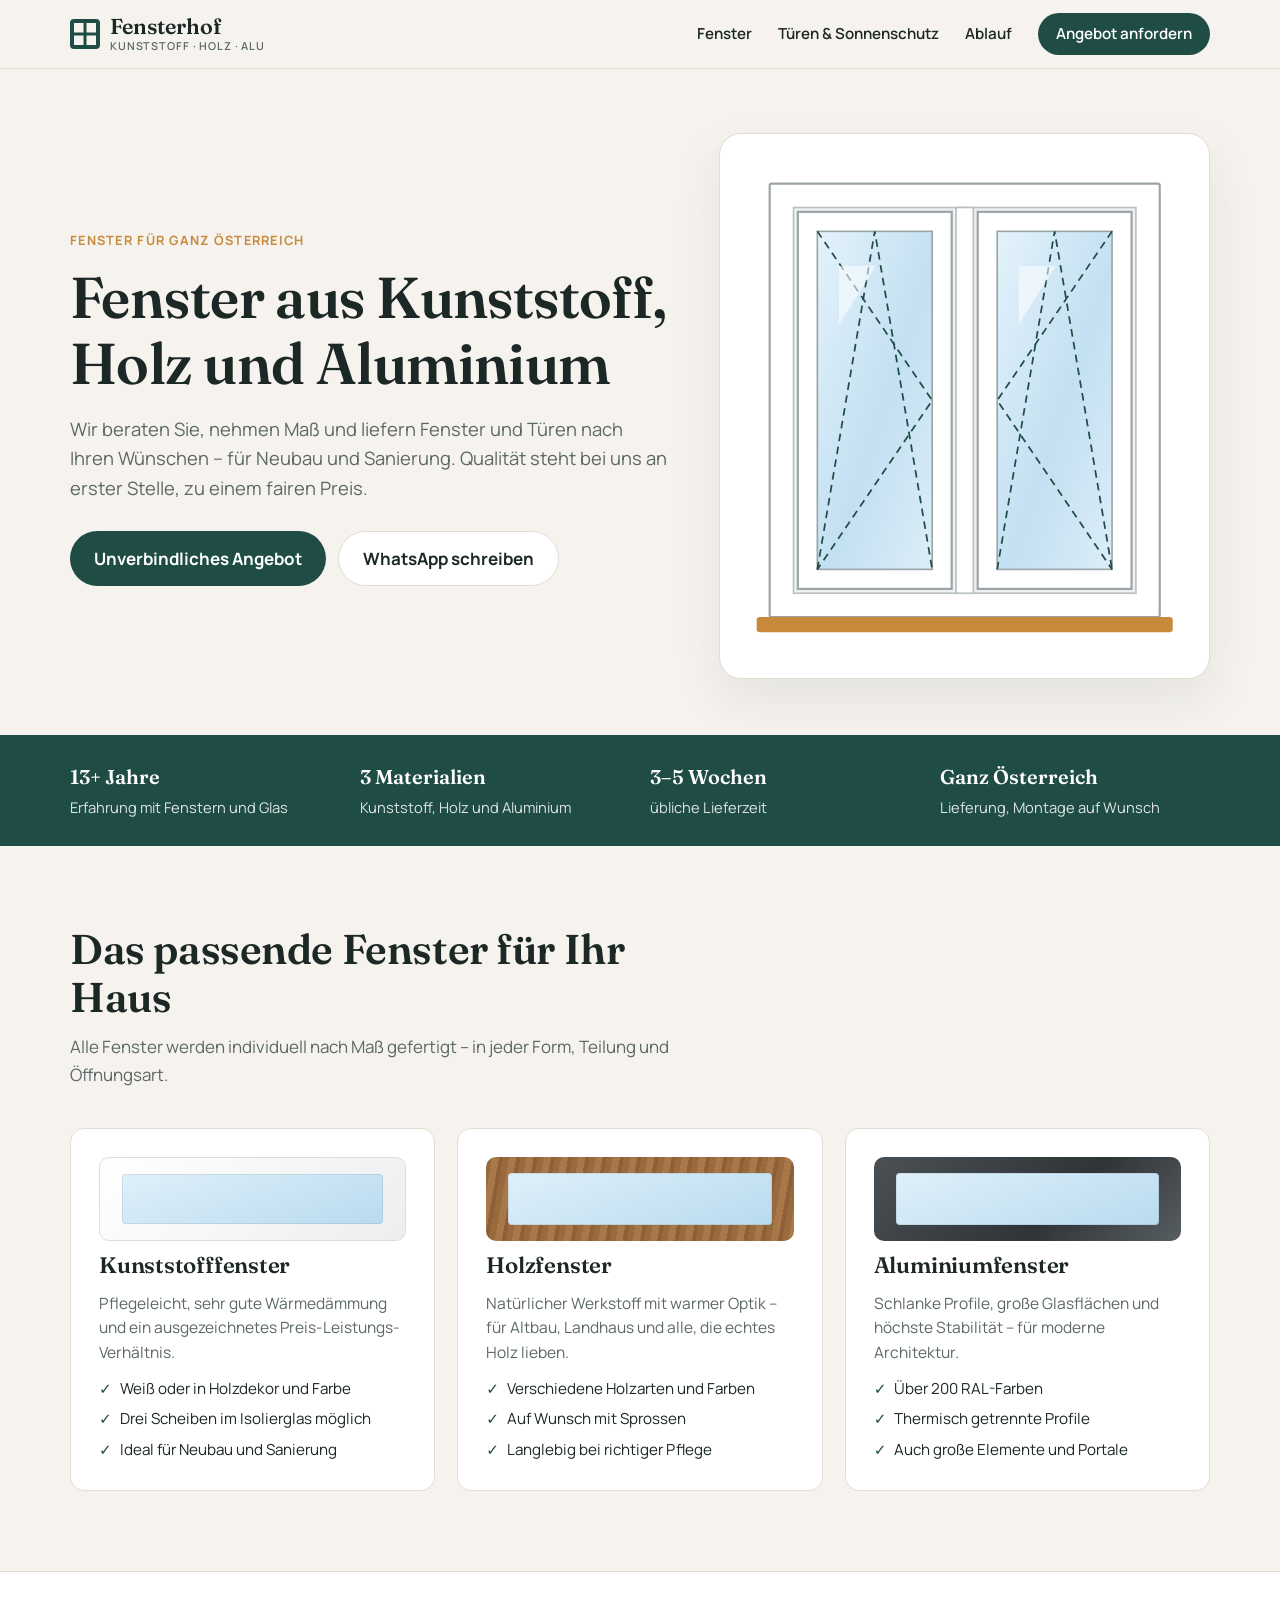
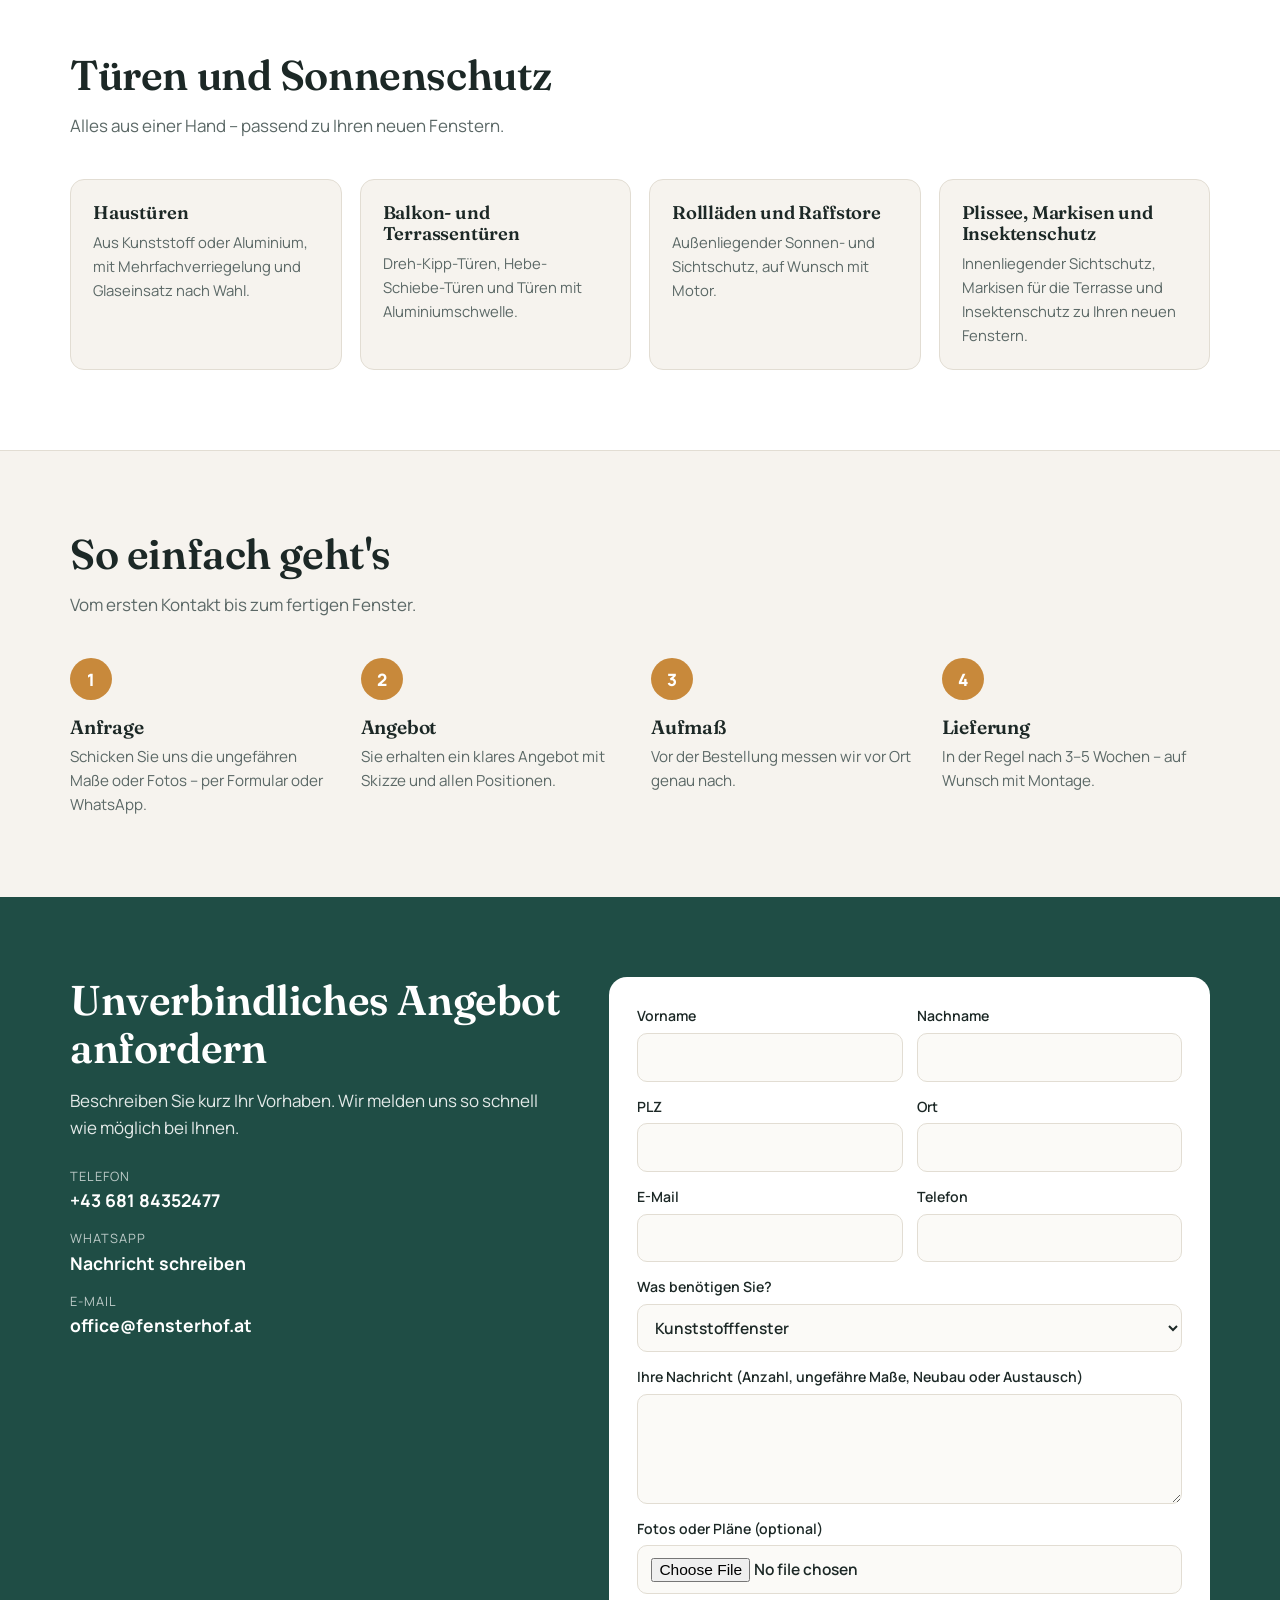
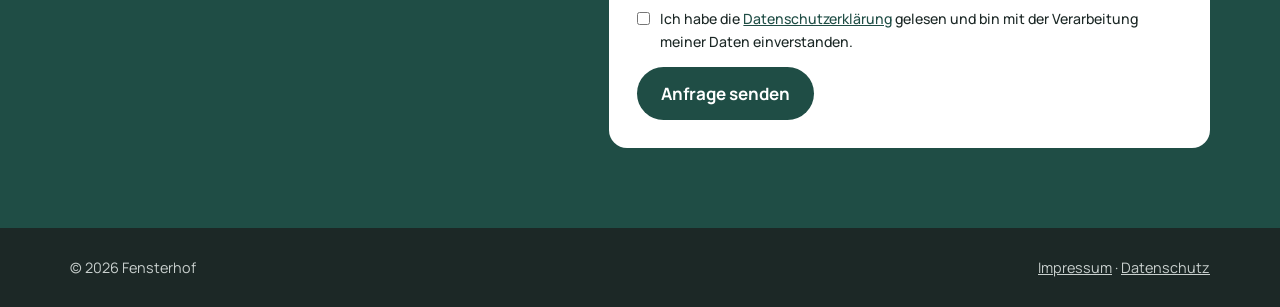
==== index.html @ 5369a2bf "Add files via upload" ====
<!DOCTYPE html>
<html lang="de">
<head>
<meta charset="UTF-8">
<meta name="viewport" content="width=device-width, initial-scale=1.0">
<title>Fensterhof – Fenster aus Kunststoff, Holz und Aluminium</title>
<meta name="description" content="Fenster aus Kunststoff, Holz und Aluminium, Haustüren, Balkontüren und Sonnenschutz – Lieferung in ganz Österreich, Montage auf Wunsch. Jetzt unverbindliches Angebot anfordern.">
<link rel="preconnect" href="https://fonts.googleapis.com">
<link rel="preconnect" href="https://fonts.gstatic.com" crossorigin>
<link href="https://fonts.googleapis.com/css2?family=Fraunces:opsz,wght@9..144,600&family=Manrope:wght@400;500;600;700;800&display=swap" rel="stylesheet">
<link rel="stylesheet" href="style.css">
</head>
<body>

<header class="site-header">
  <div class="container header-inner">
    <a href="#top" class="logo">
      <span class="logo-mark"></span>
      <span class="logo-text">Fensterhof<small>Kunststoff · Holz · Alu</small></span>
    </a>
    <button class="menu-toggle" id="menu-toggle" aria-label="Menü">Menü</button>
    <nav class="nav" id="nav">
      <a href="#fenster">Fenster</a>
      <a href="#produkte">Türen &amp; Sonnenschutz</a>
      <a href="#ablauf">Ablauf</a>
      <a href="#kontakt" class="btn btn-small">Angebot anfordern</a>
    </nav>
  </div>
</header>

<main id="top">

  <!-- Startbereich -->
  <section class="hero">
    <div class="container hero-grid">
      <div>
        <span class="eyebrow">Fenster für ganz Österreich</span>
        <h1>Fenster aus Kunststoff, Holz und Aluminium</h1>
        <p class="lead">Wir beraten Sie, nehmen Maß und liefern Fenster und Türen nach Ihren Wünschen – für Neubau und Sanierung. Qualität steht bei uns an erster Stelle, zu einem fairen Preis.</p>
        <div class="hero-actions">
          <a href="#kontakt" class="btn">Unverbindliches Angebot</a>
          <a href="https://wa.me/4368184352477" class="btn btn-light" target="_blank" rel="noopener">WhatsApp schreiben</a>
        </div>
      </div>

      <div class="hero-art" aria-hidden="true">
        <svg viewBox="0 0 400 450" xmlns="http://www.w3.org/2000/svg">
          <defs>
            <linearGradient id="glas" x1="0" y1="0" x2="1" y2="1">
              <stop offset="0" stop-color="#e4f2fb"/>
              <stop offset=".55" stop-color="#c3e0f2"/>
              <stop offset="1" stop-color="#dcedf8"/>
            </linearGradient>
          </defs>
          <!-- Rahmen -->
          <rect x="20" y="20" width="360" height="400" rx="2" fill="#ffffff" stroke="#9aa4a7" stroke-width="2"/>
          <rect x="42" y="42" width="316" height="356" fill="#eef0f1" stroke="#b8c0c2" stroke-width="1.5"/>
          <!-- Pfosten -->
          <rect x="192" y="42" width="16" height="356" fill="#ffffff" stroke="#b8c0c2" stroke-width="1.5"/>
          <!-- Flügel links -->
          <rect x="46" y="46" width="142" height="348" fill="#ffffff" stroke="#9aa4a7" stroke-width="2"/>
          <rect x="64" y="64" width="106" height="312" fill="url(#glas)" stroke="#9aa4a7" stroke-width="1.5"/>
          <!-- Flügel rechts -->
          <rect x="212" y="46" width="142" height="348" fill="#ffffff" stroke="#9aa4a7" stroke-width="2"/>
          <rect x="230" y="64" width="106" height="312" fill="url(#glas)" stroke="#9aa4a7" stroke-width="1.5"/>
          <!-- Öffnungssymbole: Dreh (Spitze zum Pfosten) und Kipp (Spitze oben) -->
          <g fill="none" stroke="#1f4d45" stroke-width="1.6" stroke-dasharray="7 5">
            <polyline points="64,64 170,220 64,376"/>
            <polyline points="64,376 117,64 170,376"/>
            <polyline points="336,64 230,220 336,376"/>
            <polyline points="230,376 283,64 336,376"/>
          </g>
          <!-- Lichtreflex -->
          <path d="M84 96 L118 96 L84 150 Z" fill="#ffffff" opacity=".55"/>
          <path d="M250 96 L284 96 L250 150 Z" fill="#ffffff" opacity=".55"/>
          <!-- Fensterbank -->
          <rect x="8" y="420" width="384" height="14" rx="3" fill="#c8893b"/>
        </svg>
      </div>
    </div>
  </section>

  <!-- Vorteile -->
  <div class="facts">
    <div class="container facts-grid">
      <div class="fact"><strong>13+ Jahre</strong><span>Erfahrung mit Fenstern und Glas</span></div>
      <div class="fact"><strong>3 Materialien</strong><span>Kunststoff, Holz und Aluminium</span></div>
      <div class="fact"><strong>3–5 Wochen</strong><span>übliche Lieferzeit</span></div>
      <div class="fact"><strong>Ganz Österreich</strong><span>Lieferung, Montage auf Wunsch</span></div>
    </div>
  </div>

  <!-- Fenster -->
  <section id="fenster">
    <div class="container">
      <div class="section-head">
        <h2>Das passende Fenster für Ihr Haus</h2>
        <p>Alle Fenster werden individuell nach Maß gefertigt – in jeder Form, Teilung und Öffnungsart.</p>
      </div>
      <div class="cards">
        <article class="card">
          <div class="swatch swatch-pvc"></div>
          <h3>Kunststofffenster</h3>
          <p>Pflegeleicht, sehr gute Wärmedämmung und ein ausgezeichnetes Preis-Leistungs-Verhältnis.</p>
          <ul>
            <li>Weiß oder in Holzdekor und Farbe</li>
            <li>Drei Scheiben im Isolierglas möglich</li>
            <li>Ideal für Neubau und Sanierung</li>
          </ul>
        </article>
        <article class="card">
          <div class="swatch swatch-wood"></div>
          <h3>Holzfenster</h3>
          <p>Natürlicher Werkstoff mit warmer Optik – für Altbau, Landhaus und alle, die echtes Holz lieben.</p>
          <ul>
            <li>Verschiedene Holzarten und Farben</li>
            <li>Auf Wunsch mit Sprossen</li>
            <li>Langlebig bei richtiger Pflege</li>
          </ul>
        </article>
        <article class="card">
          <div class="swatch swatch-alu"></div>
          <h3>Aluminiumfenster</h3>
          <p>Schlanke Profile, große Glasflächen und höchste Stabilität – für moderne Architektur.</p>
          <ul>
            <li>Über 200 RAL-Farben</li>
            <li>Thermisch getrennte Profile</li>
            <li>Auch große Elemente und Portale</li>
          </ul>
        </article>
      </div>
    </div>
  </section>

  <!-- Weitere Produkte -->
  <section id="produkte" class="more">
    <div class="container">
      <div class="section-head">
        <h2>Türen und Sonnenschutz</h2>
        <p>Alles aus einer Hand – passend zu Ihren neuen Fenstern.</p>
      </div>
      <div class="more-grid">
        <div class="more-item">
          <h3>Haustüren</h3>
          <p>Aus Kunststoff oder Aluminium, mit Mehrfachverriegelung und Glaseinsatz nach Wahl.</p>
        </div>
        <div class="more-item">
          <h3>Balkon- und Terrassentüren</h3>
          <p>Dreh-Kipp-Türen, Hebe-Schiebe-Türen und Türen mit Aluminiumschwelle.</p>
        </div>
        <div class="more-item">
          <h3>Rollläden und Raffstore</h3>
          <p>Außenliegender Sonnen- und Sichtschutz, auf Wunsch mit Motor.</p>
        </div>
        <div class="more-item">
          <h3>Plissee, Markisen und Insektenschutz</h3>
          <p>Innenliegender Sichtschutz, Markisen für die Terrasse und Insektenschutz zu Ihren neuen Fenstern.</p>
        </div>
      </div>
    </div>
  </section>

  <!-- Ablauf -->
  <section id="ablauf">
    <div class="container">
      <div class="section-head">
        <h2>So einfach geht's</h2>
        <p>Vom ersten Kontakt bis zum fertigen Fenster.</p>
      </div>
      <div class="steps">
        <div class="step">
          <h3>Anfrage</h3>
          <p>Schicken Sie uns die ungefähren Maße oder Fotos – per Formular oder WhatsApp.</p>
        </div>
        <div class="step">
          <h3>Angebot</h3>
          <p>Sie erhalten ein klares Angebot mit Skizze und allen Positionen.</p>
        </div>
        <div class="step">
          <h3>Aufmaß</h3>
          <p>Vor der Bestellung messen wir vor Ort genau nach.</p>
        </div>
        <div class="step">
          <h3>Lieferung</h3>
          <p>In der Regel nach 3–5 Wochen – auf Wunsch mit Montage.</p>
        </div>
      </div>
    </div>
  </section>

  <!-- Kontakt -->
  <section id="kontakt" class="contact">
    <div class="container contact-grid">
      <div class="contact-info">
        <h2>Unverbindliches Angebot anfordern</h2>
        <p>Beschreiben Sie kurz Ihr Vorhaben. Wir melden uns so schnell wie möglich bei Ihnen.</p>
        <div class="contact-lines">
          <div><span>Telefon</span><a href="tel:+4368184352477">+43 681 84352477</a></div>
          <div><span>WhatsApp</span><a href="https://wa.me/4368184352477" target="_blank" rel="noopener">Nachricht schreiben</a></div>
          <div><span>E-Mail</span><a href="mailto:office@fensterhof.at">office@fensterhof.at</a></div>
        </div>
      </div>

      <form class="form" id="anfrage-form" action="https://formsubmit.co/bengameen62570@gmail.com" method="POST" enctype="multipart/form-data">
        <input type="hidden" name="_subject" value="Neue Anfrage – Fenster-Website (Fensterhof)">
        <input type="hidden" name="_template" value="table">
        <input type="hidden" name="_captcha" value="false">
        <input type="hidden" name="_next" id="next-url" value="">
        <label>Vorname<input type="text" name="Vorname" autocomplete="given-name"></label>
        <label>Nachname<input type="text" name="Nachname" autocomplete="family-name"></label>
        <label>PLZ<input type="text" name="PLZ" inputmode="numeric" autocomplete="postal-code"></label>
        <label>Ort<input type="text" name="Ort" autocomplete="address-level2"></label>
        <label>E-Mail<input type="email" name="E-Mail" autocomplete="email"></label>
        <label>Telefon<input type="tel" name="Telefon" autocomplete="tel"></label>
        <label class="full">Was benötigen Sie?
          <select name="Produkt">
            <option>Kunststofffenster</option>
            <option>Holzfenster</option>
            <option>Aluminiumfenster</option>
            <option>Haustür</option>
            <option>Balkon- oder Terrassentür</option>
            <option>Sonnenschutz</option>
            <option>Noch unsicher – bitte beraten</option>
          </select>
        </label>
        <label class="full">Ihre Nachricht (Anzahl, ungefähre Maße, Neubau oder Austausch)
          <textarea name="Nachricht"></textarea>
        </label>
        <label class="full">Fotos oder Pläne (optional)
          <input type="file" name="Anhang" accept="image/*,.pdf">
        </label>
        <label class="full check">
          <input type="checkbox" name="Datenschutz" value="akzeptiert" required>
          <span>Ich habe die <a href="datenschutz.html" target="_blank">Datenschutzerklärung</a> gelesen und bin mit der Verarbeitung meiner Daten einverstanden.</span>
        </label>
        <div class="full">
          <button type="submit" class="btn" id="submit-btn">Anfrage senden</button>
        </div>
      </form>
    </div>
  </section>

</main>

<footer>
  <div class="container footer-inner">
    <span>© <span id="year"></span> Fensterhof</span>
    <span><a href="impressum.html">Impressum</a> · <a href="datenschutz.html">Datenschutz</a></span>
  </div>
</footer>

<script>
  // Jahr in der Fußzeile
  document.getElementById('year').textContent = new Date().getFullYear();

  // Menü auf dem Handy
  var nav = document.getElementById('nav');
  document.getElementById('menu-toggle').addEventListener('click', function(){ nav.classList.toggle('open'); });
  nav.querySelectorAll('a').forEach(function(a){ a.addEventListener('click', function(){ nav.classList.remove('open'); }); });

  // Nach dem Senden auf die Danke-Seite dieser Website weiterleiten
  document.getElementById('next-url').value = new URL('danke.html', window.location.href).href;
  document.getElementById('anfrage-form').addEventListener('submit', function(){
    var btn = document.getElementById('submit-btn');
    btn.textContent = 'Wird gesendet …';
  });
</script>
</body>
</html>
---- style.css ----
/* ===== Farben und Schriften ===== */
:root{
  --bg:#f6f3ee;
  --paper:#ffffff;
  --ink:#1c2826;
  --muted:#5b6866;
  --green:#1f4d45;
  --green-dark:#163a34;
  --amber:#c8893b;
  --line:#e2ddd3;
  --glass:#cfe6f5;
  --radius:14px;
}
*{box-sizing:border-box;margin:0;padding:0}
html{scroll-behavior:smooth}
body{background:var(--bg);color:var(--ink);font-family:"Manrope",system-ui,sans-serif;font-size:17px;line-height:1.6}
h1,h2,h3{font-family:"Fraunces",Georgia,serif;font-weight:600;line-height:1.15;letter-spacing:-.01em}
a{color:var(--green)}
img,svg{display:block;max-width:100%}
.container{width:min(1140px,100% - 32px);margin-inline:auto}

/* ===== Kopfzeile ===== */
.site-header{position:sticky;top:0;z-index:20;background:rgba(246,243,238,.92);backdrop-filter:blur(8px);border-bottom:1px solid var(--line)}
.header-inner{display:flex;align-items:center;justify-content:space-between;gap:16px;min-height:68px}
.logo{display:flex;align-items:center;gap:10px;text-decoration:none;color:var(--ink)}
.logo-mark{width:30px;height:30px;border:4px solid var(--green);border-radius:4px;position:relative;flex:none}
.logo-mark::before,.logo-mark::after{content:"";position:absolute;background:var(--green)}
.logo-mark::before{left:50%;top:0;bottom:0;width:3px;transform:translateX(-50%)}
.logo-mark::after{top:50%;left:0;right:0;height:3px;transform:translateY(-50%)}
.logo-text{font-family:"Fraunces",Georgia,serif;font-size:1.35rem;font-weight:600;line-height:1}
.logo-text small{display:block;font-family:"Manrope",sans-serif;font-size:.68rem;font-weight:600;letter-spacing:.08em;text-transform:uppercase;color:var(--muted);margin-top:4px}
.nav{display:flex;align-items:center;gap:26px}
.nav a{text-decoration:none;color:var(--ink);font-weight:600;font-size:.95rem}
.nav a:hover{color:var(--green)}
.nav .btn{color:#fff}
.menu-toggle{display:none;background:none;border:1px solid var(--line);border-radius:8px;padding:8px 12px;font:inherit;font-weight:700;color:var(--ink);cursor:pointer}

/* ===== Knöpfe ===== */
.btn{display:inline-flex;align-items:center;justify-content:center;gap:8px;padding:13px 24px;border-radius:999px;background:var(--green);color:#fff;font-weight:700;text-decoration:none;border:none;cursor:pointer;font:inherit;font-weight:700;transition:transform .15s,box-shadow .15s,background .15s}
.btn:hover{transform:scale(1.02);box-shadow:0 8px 20px rgba(31,77,69,.22);background:var(--green-dark)}
.btn-light{background:var(--paper);color:var(--ink);border:1px solid var(--line)}
.btn-light:hover{background:#fff;box-shadow:0 8px 20px rgba(0,0,0,.08)}
.btn-small{padding:9px 18px;font-size:.9rem}

/* ===== Startbereich ===== */
.hero{padding:64px 0 56px}
.hero-grid{display:grid;grid-template-columns:1.1fr .9fr;gap:48px;align-items:center}
.eyebrow{display:inline-block;font-size:.8rem;font-weight:700;letter-spacing:.1em;text-transform:uppercase;color:var(--amber);margin-bottom:14px}
.hero h1{font-size:clamp(2.2rem,5vw,3.6rem);margin-bottom:18px}
.hero p.lead{font-size:1.15rem;color:var(--muted);max-width:34em;margin-bottom:28px}
.hero-actions{display:flex;flex-wrap:wrap;gap:12px}
.hero-art{background:var(--paper);border:1px solid var(--line);border-radius:22px;padding:28px;box-shadow:0 20px 50px rgba(28,40,38,.08)}

/* ===== Vorteile ===== */
.facts{background:var(--green);color:#fff;padding:26px 0}
.facts-grid{display:grid;grid-template-columns:repeat(4,1fr);gap:20px}
.fact strong{display:block;font-family:"Fraunces",Georgia,serif;font-size:1.25rem;font-weight:600}
.fact span{font-size:.92rem;opacity:.85}

/* ===== Abschnitte ===== */
section{padding:80px 0}
.section-head{max-width:640px;margin-bottom:40px}
.section-head h2{font-size:clamp(1.8rem,3.5vw,2.6rem);margin-bottom:12px}
.section-head p{color:var(--muted)}

.cards{display:grid;grid-template-columns:repeat(3,1fr);gap:22px}
.card{background:var(--paper);border:1px solid var(--line);border-radius:var(--radius);padding:28px;display:flex;flex-direction:column;gap:12px}
.card h3{font-size:1.4rem}
.card p{color:var(--muted);font-size:.97rem}
.card ul{list-style:none;display:grid;gap:6px;font-size:.95rem}
.card li::before{content:"✓";color:var(--green);font-weight:800;margin-right:8px}
.swatch{height:84px;border-radius:10px;position:relative;overflow:hidden}
.swatch-pvc{background:linear-gradient(135deg,#ffffff,#eceeef);border:1px solid var(--line)}
.swatch-wood{background:repeating-linear-gradient(100deg,#9a6a3f 0 6px,#a8774a 6px 13px,#8f6038 13px 17px)}
.swatch-alu{background:linear-gradient(135deg,#4a5054,#2f3437 60%,#575e62)}
.swatch::after{content:"";position:absolute;inset:16px 22px;border-radius:4px;background:linear-gradient(160deg,#dff0fa,#b9dbef);box-shadow:inset 0 0 0 1px rgba(0,0,0,.08)}

.more{background:var(--paper);border-block:1px solid var(--line)}
.more-grid{display:grid;grid-template-columns:repeat(4,1fr);gap:18px}
.more-item{border:1px solid var(--line);border-radius:var(--radius);padding:22px;background:var(--bg)}
.more-item h3{font-size:1.15rem;margin-bottom:8px}
.more-item p{font-size:.93rem;color:var(--muted)}

.steps{display:grid;grid-template-columns:repeat(4,1fr);gap:22px;counter-reset:step}
.step{position:relative;padding-top:58px}
.step::before{counter-increment:step;content:counter(step);position:absolute;top:0;left:0;width:42px;height:42px;border-radius:50%;background:var(--amber);color:#fff;font-weight:800;display:grid;place-items:center}
.step h3{font-size:1.2rem;margin-bottom:6px}
.step p{color:var(--muted);font-size:.95rem}

/* ===== Kontakt ===== */
.contact{background:var(--green);color:#fff}
.contact-grid{display:grid;grid-template-columns:.9fr 1.1fr;gap:48px;align-items:start}
.contact h2{font-size:clamp(1.8rem,3.5vw,2.6rem);margin-bottom:14px}
.contact-info p{opacity:.88;margin-bottom:24px}
.contact-lines{display:grid;gap:14px}
.contact-lines a{color:#fff;font-weight:700;text-decoration:none;font-size:1.1rem}
.contact-lines span{display:block;font-size:.8rem;text-transform:uppercase;letter-spacing:.08em;opacity:.7}
.form{background:var(--paper);color:var(--ink);border-radius:18px;padding:28px;display:grid;grid-template-columns:1fr 1fr;gap:14px}
.form label{display:grid;gap:5px;font-size:.88rem;font-weight:600}
.form .full{grid-column:1/-1}
.form input,.form textarea,.form select{font:inherit;font-size:.97rem;padding:11px 13px;border:1px solid var(--line);border-radius:10px;background:#fbfaf7;color:var(--ink);width:100%}
.form textarea{min-height:110px;resize:vertical}
.form input:focus,.form textarea:focus,.form select:focus{outline:2px solid var(--green);outline-offset:1px}
.form .check{display:flex;gap:10px;align-items:flex-start;font-weight:500}
.form .check input{width:auto;margin-top:4px}
.form-note{font-size:.85rem;color:var(--muted)}
.form-status{grid-column:1/-1;padding:14px;border-radius:10px;display:none;font-weight:600}
.form-status.ok{display:block;background:#e3f1ea;color:var(--green)}
.form-status.err{display:block;background:#fbe9e4;color:#9a3a22}

/* ===== Fußzeile ===== */
footer{background:var(--ink);color:#c9d0ce;padding:28px 0;font-size:.9rem}
.footer-inner{display:flex;flex-wrap:wrap;justify-content:space-between;gap:12px}
footer a{color:#c9d0ce}

/* ===== Rechtliche Seiten ===== */
.legal{padding:56px 0 80px}
.legal h1{font-size:clamp(2rem,4vw,2.8rem);margin-bottom:10px}
.legal h2{font-size:1.35rem;margin:32px 0 10px}
.legal p,.legal li{color:#33403e;max-width:46em}
.legal ul{padding-left:22px;margin:8px 0}
.legal .updated{color:var(--muted);font-size:.92rem;margin-bottom:24px}
.legal-card{background:var(--paper);border:1px solid var(--line);border-radius:var(--radius);padding:24px;max-width:720px}
.legal-card dl{display:grid;grid-template-columns:200px 1fr;gap:10px 18px}
.legal-card dt{font-weight:700}

/* ===== Mobil ===== */
@media (max-width:900px){
  .hero-grid,.contact-grid{grid-template-columns:1fr}
  .hero-art{max-width:460px}
  .cards{grid-template-columns:1fr}
  .more-grid,.steps,.facts-grid{grid-template-columns:1fr 1fr}
  .menu-toggle{display:block}
  .nav{display:none;position:absolute;top:68px;left:0;right:0;background:var(--bg);flex-direction:column;align-items:flex-start;padding:16px;border-bottom:1px solid var(--line);gap:14px}
  .nav.open{display:flex}
}
@media (max-width:560px){
  body{font-size:16px}
  section{padding:56px 0}
  .hero{padding:40px 0}
  .more-grid,.steps,.facts-grid{grid-template-columns:1fr}
  .form{grid-template-columns:1fr;padding:20px}
  .legal-card dl{grid-template-columns:1fr;gap:2px}
  .legal-card dd{margin-bottom:10px}
}
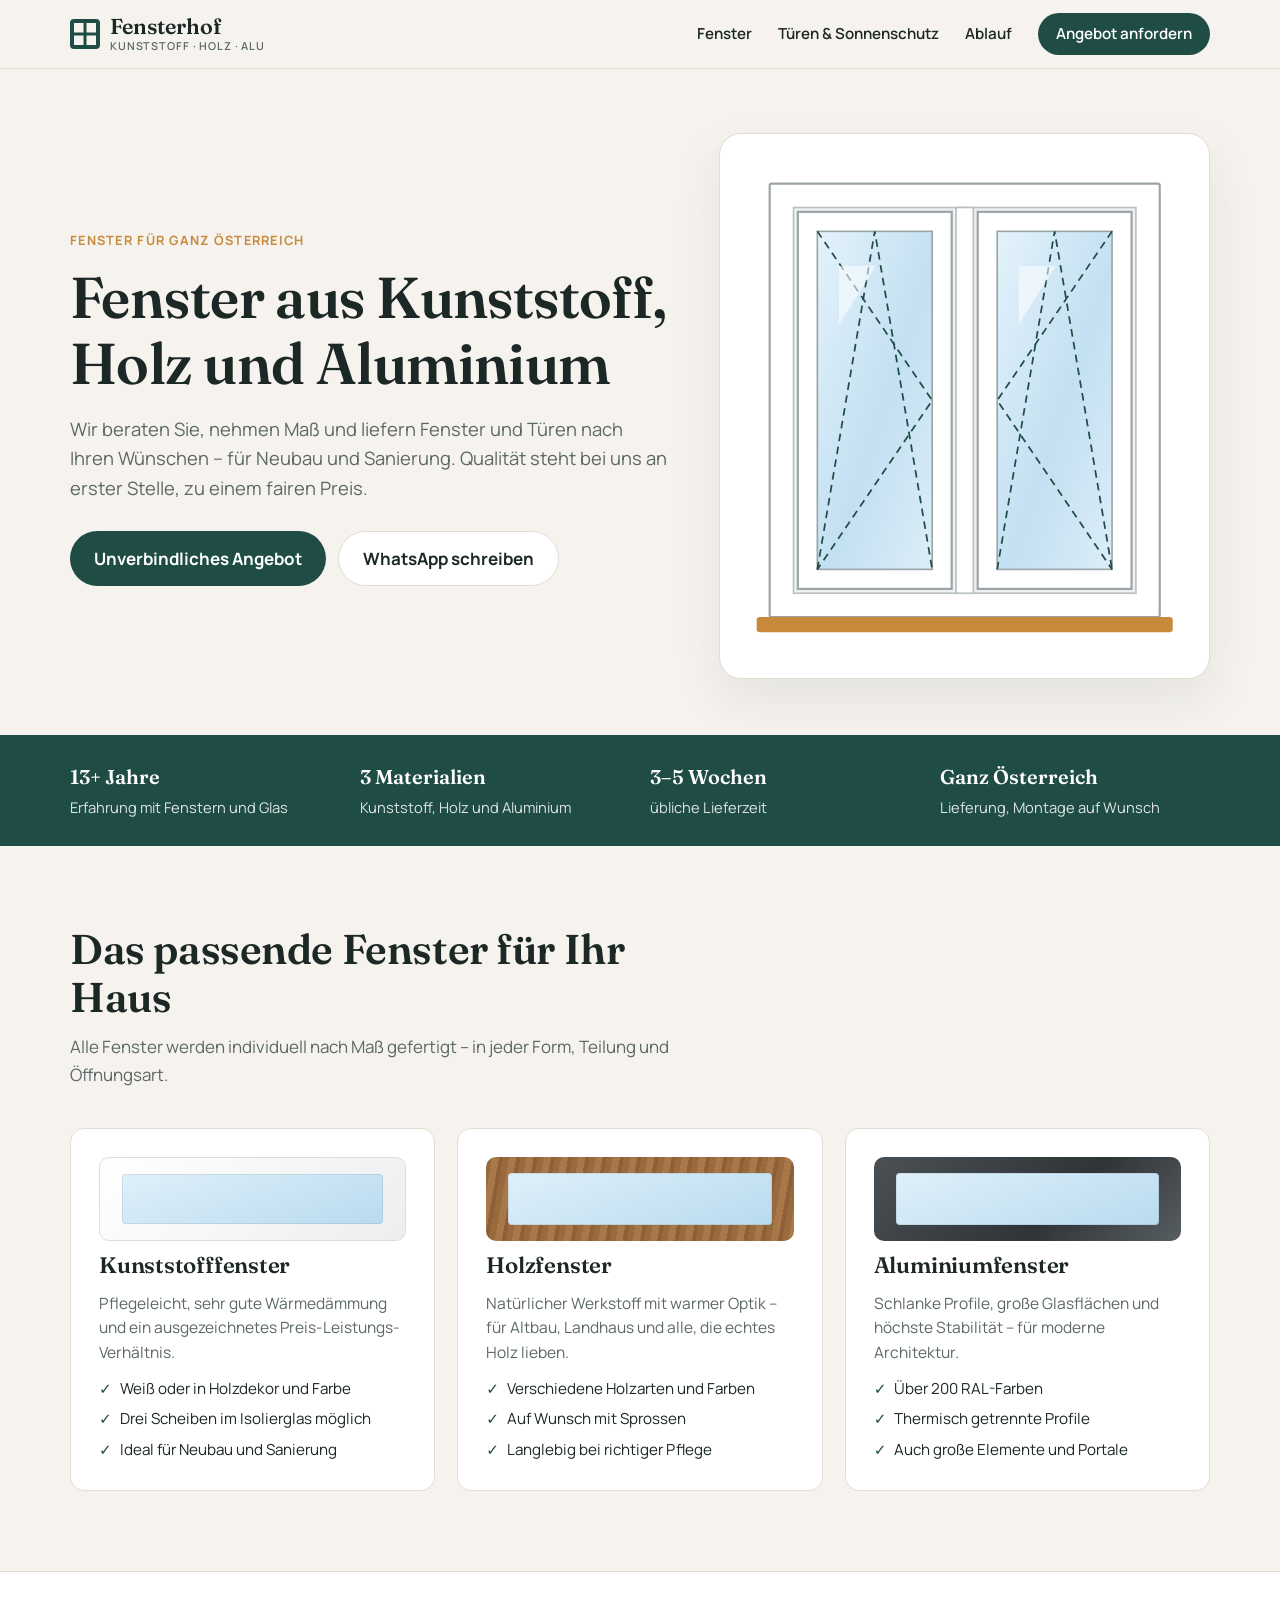
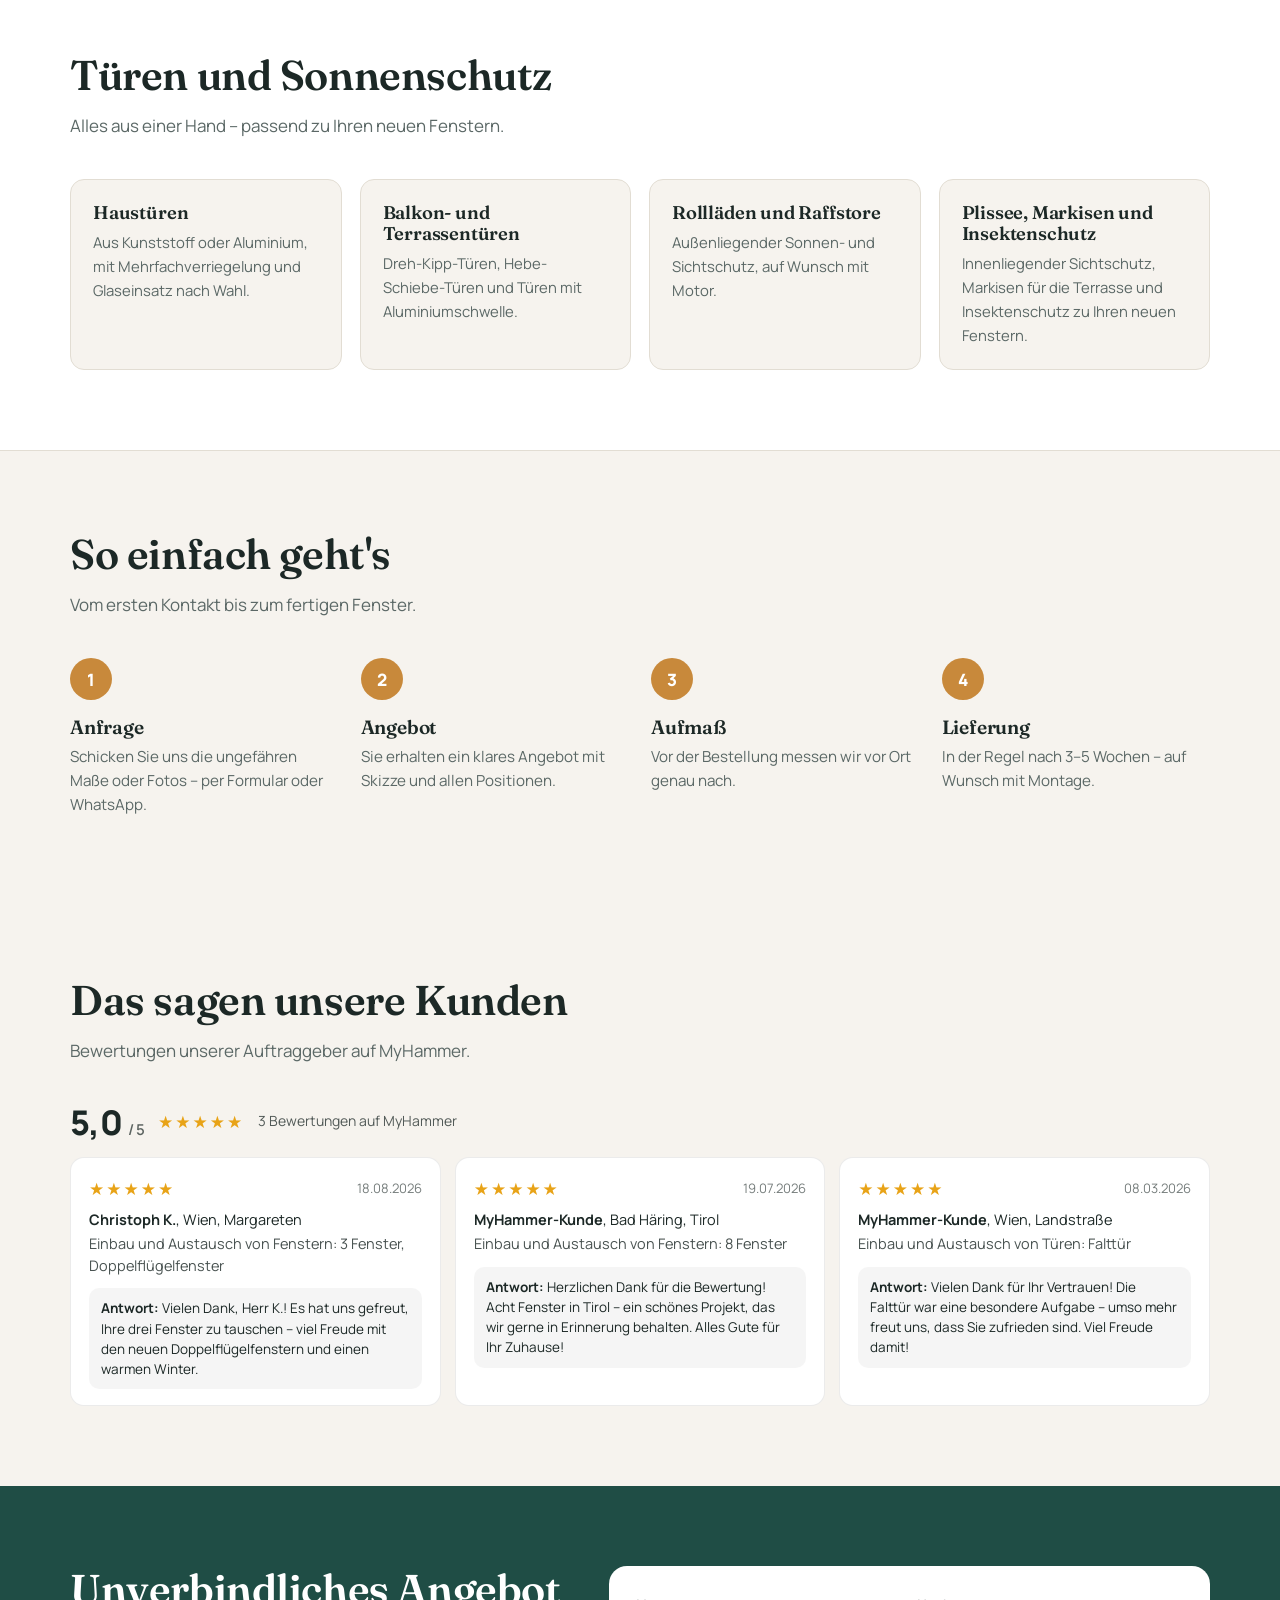
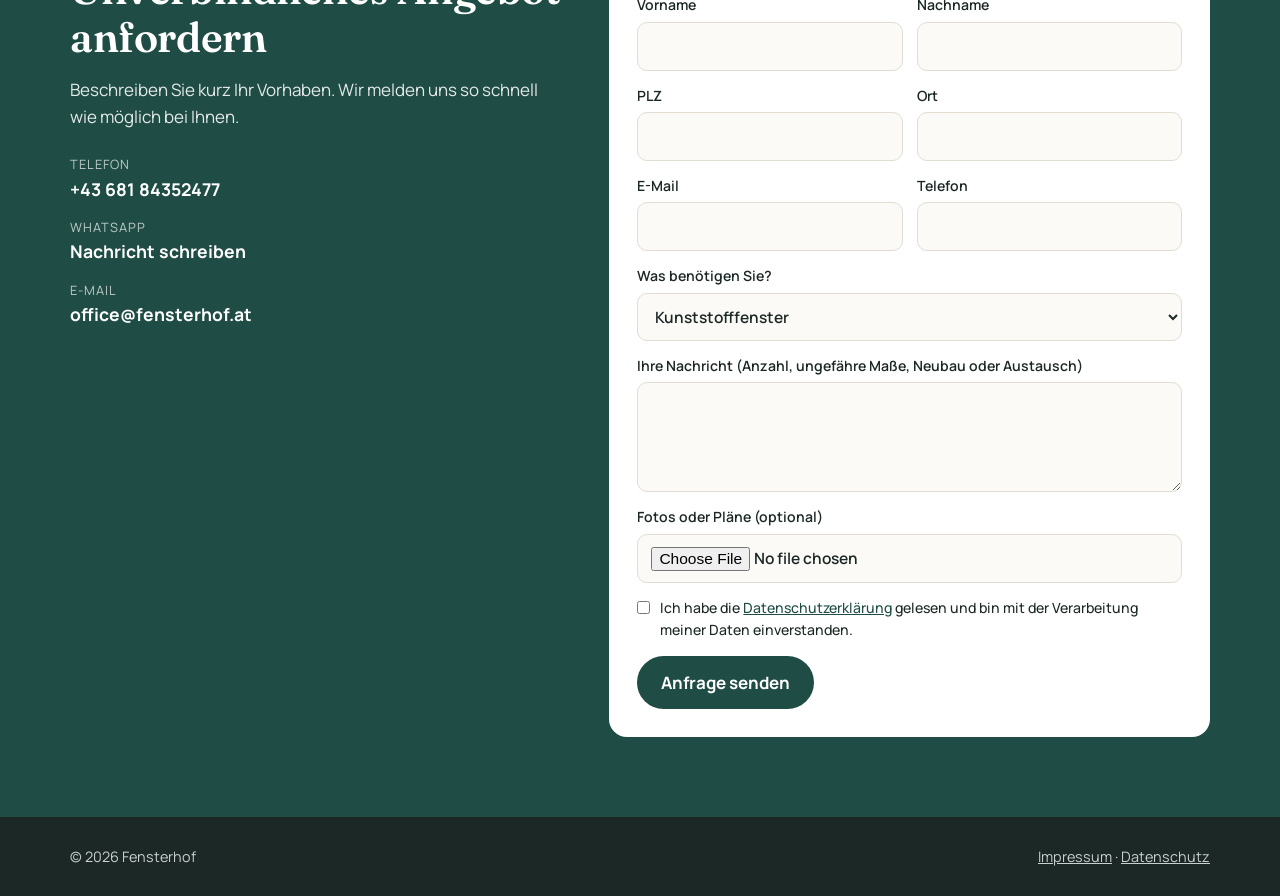
==== commit 5c665089: "Add files via upload" ====
--- a/index.html
+++ b/index.html
@@ -185,6 +185,41 @@
           <p>In der Regel nach 3–5 Wochen – auf Wunsch mit Montage.</p>
         </div>
       </div>
+    </div>
+  </section>
+
+  <!-- Bewertungen -->
+  <section id="bewertungen">
+    <div class="container">
+      <div class="section-head">
+        <h2>Das sagen unsere Kunden</h2>
+        <p>Bewertungen unserer Auftraggeber auf MyHammer.</p>
+      </div>
+    <div class="rv-head">
+      <span class="rv-score">5,0<small>/ 5</small></span>
+      <span class="rv-stars" aria-label="5 von 5 Sternen">★★★★★</span>
+      <span class="rv-src">3 Bewertungen auf MyHammer</span>
+    </div>
+    <div class="rv-grid">
+      <article class="rv-card">
+        <div class="rv-top"><span class="rv-stars" aria-label="5 von 5 Sternen">★★★★★</span><span class="rv-date">18.08.2026</span></div>
+        <p class="rv-who"><b>Christoph K.</b>, Wien, Margareten</p>
+        <p class="rv-job">Einbau und Austausch von Fenstern: 3 Fenster, Doppelflügelfenster</p>
+        <p class="rv-ans"><span>Antwort:</span> Vielen Dank, Herr K.! Es hat uns gefreut, Ihre drei Fenster zu tauschen – viel Freude mit den neuen Doppelflügelfenstern und einen warmen Winter.</p>
+      </article>
+      <article class="rv-card">
+        <div class="rv-top"><span class="rv-stars" aria-label="5 von 5 Sternen">★★★★★</span><span class="rv-date">19.07.2026</span></div>
+        <p class="rv-who"><b>MyHammer-Kunde</b>, Bad Häring, Tirol</p>
+        <p class="rv-job">Einbau und Austausch von Fenstern: 8 Fenster</p>
+        <p class="rv-ans"><span>Antwort:</span> Herzlichen Dank für die Bewertung! Acht Fenster in Tirol – ein schönes Projekt, das wir gerne in Erinnerung behalten. Alles Gute für Ihr Zuhause!</p>
+      </article>
+      <article class="rv-card">
+        <div class="rv-top"><span class="rv-stars" aria-label="5 von 5 Sternen">★★★★★</span><span class="rv-date">08.03.2026</span></div>
+        <p class="rv-who"><b>MyHammer-Kunde</b>, Wien, Landstraße</p>
+        <p class="rv-job">Einbau und Austausch von Türen: Falttür</p>
+        <p class="rv-ans"><span>Antwort:</span> Vielen Dank für Ihr Vertrauen! Die Falttür war eine besondere Aufgabe – umso mehr freut uns, dass Sie zufrieden sind. Viel Freude damit!</p>
+      </article>
+    </div>
     </div>
   </section>
 
--- a/style.css
+++ b/style.css
@@ -143,3 +143,18 @@
   .legal-card dl{grid-template-columns:1fr;gap:2px}
   .legal-card dd{margin-bottom:10px}
 }
+
+/* ── Bewertungen ── */
+.rv-head{display:flex;align-items:center;gap:14px;flex-wrap:wrap;margin-bottom:18px}
+.rv-score{font-size:34px;font-weight:800;letter-spacing:-.02em;line-height:1}
+.rv-score small{font-size:15px;font-weight:600;opacity:.7;margin-left:6px}
+.rv-stars{color:#e8a317;letter-spacing:2px;font-size:17px}
+.rv-src{font-size:14px;opacity:.75}
+.rv-grid{display:grid;grid-template-columns:repeat(3,1fr);gap:14px}
+.rv-card{background:#fff;border:1px solid rgba(0,0,0,.08);border-radius:14px;padding:18px 18px 16px;font-size:14.5px;line-height:1.5}
+.rv-top{display:flex;justify-content:space-between;align-items:center;margin-bottom:8px}
+.rv-date{font-size:13px;opacity:.6}
+.rv-who{margin:0 0 2px}.rv-job{margin:0 0 12px;opacity:.8}
+.rv-ans{margin:0;padding:10px 12px;border-radius:10px;background:rgba(0,0,0,.04);font-size:13.5px}
+.rv-ans span{font-weight:700}
+@media(max-width:860px){.rv-grid{grid-template-columns:1fr}}
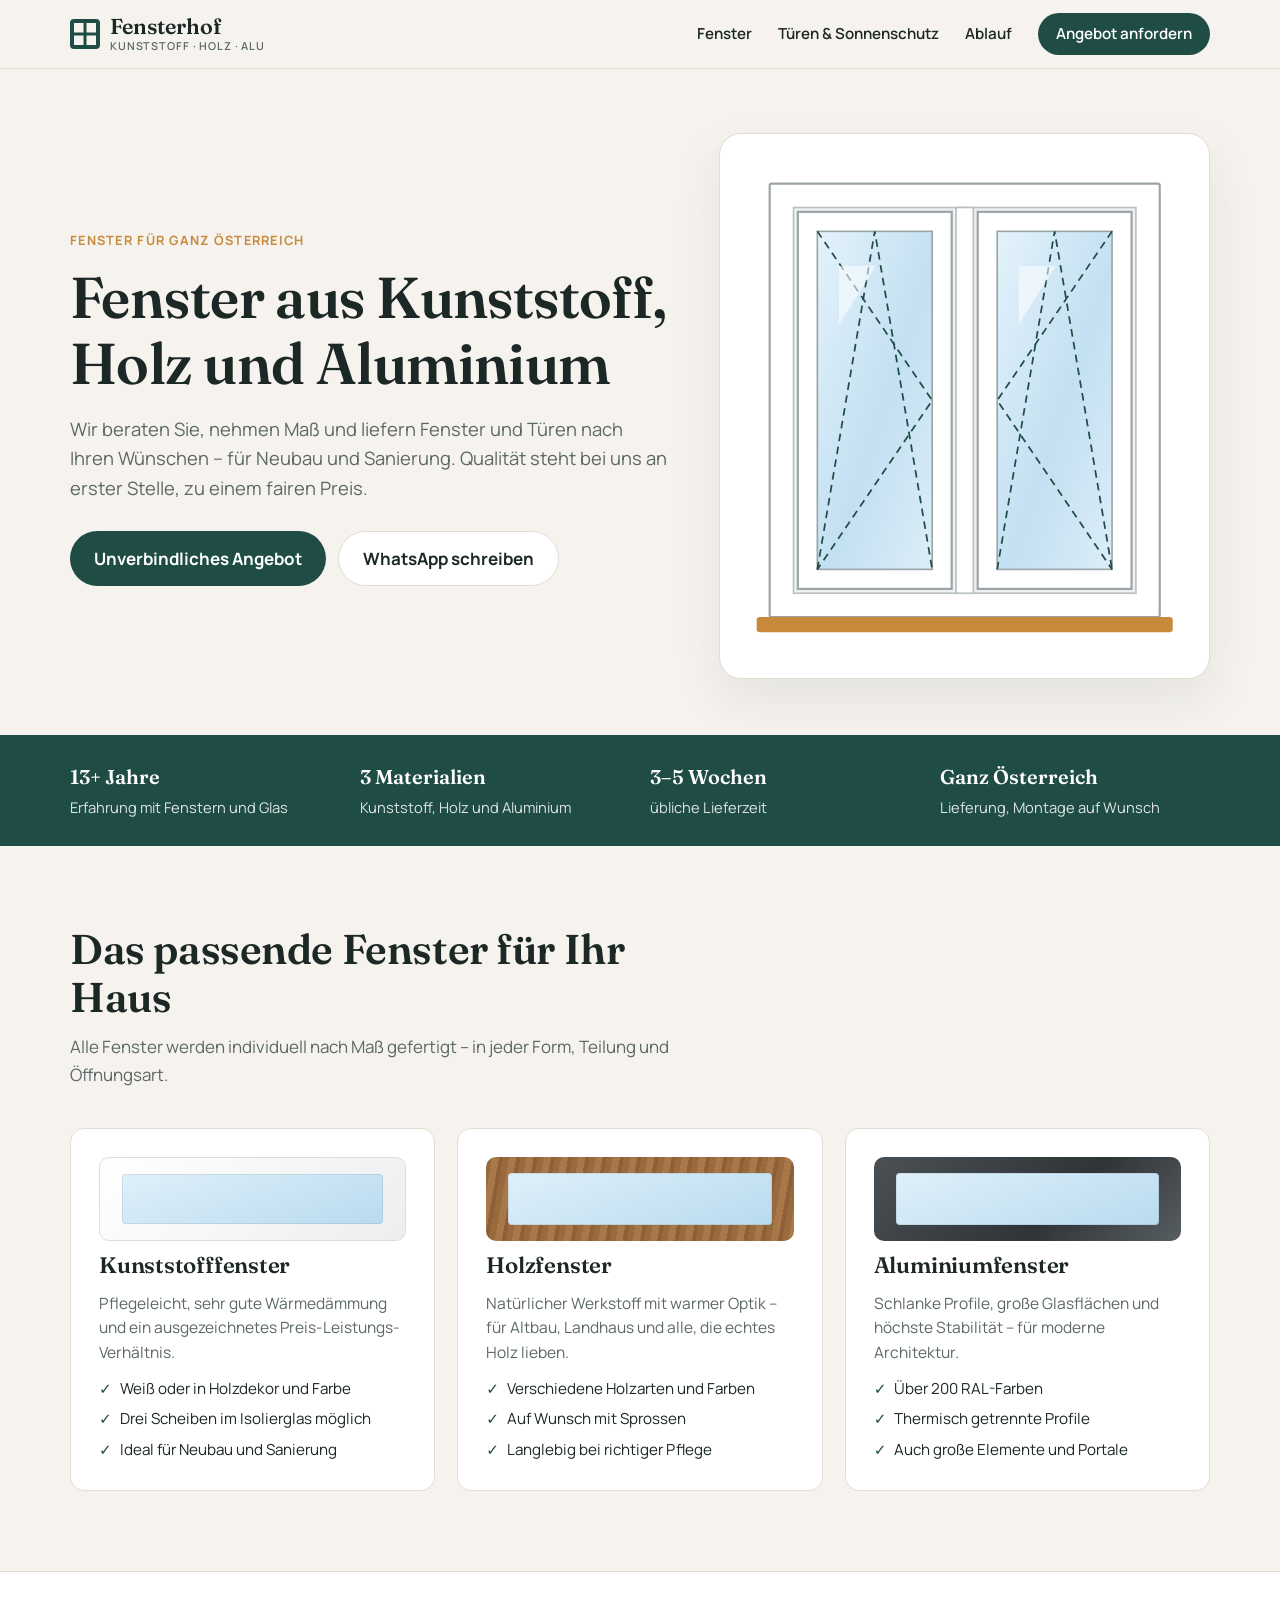
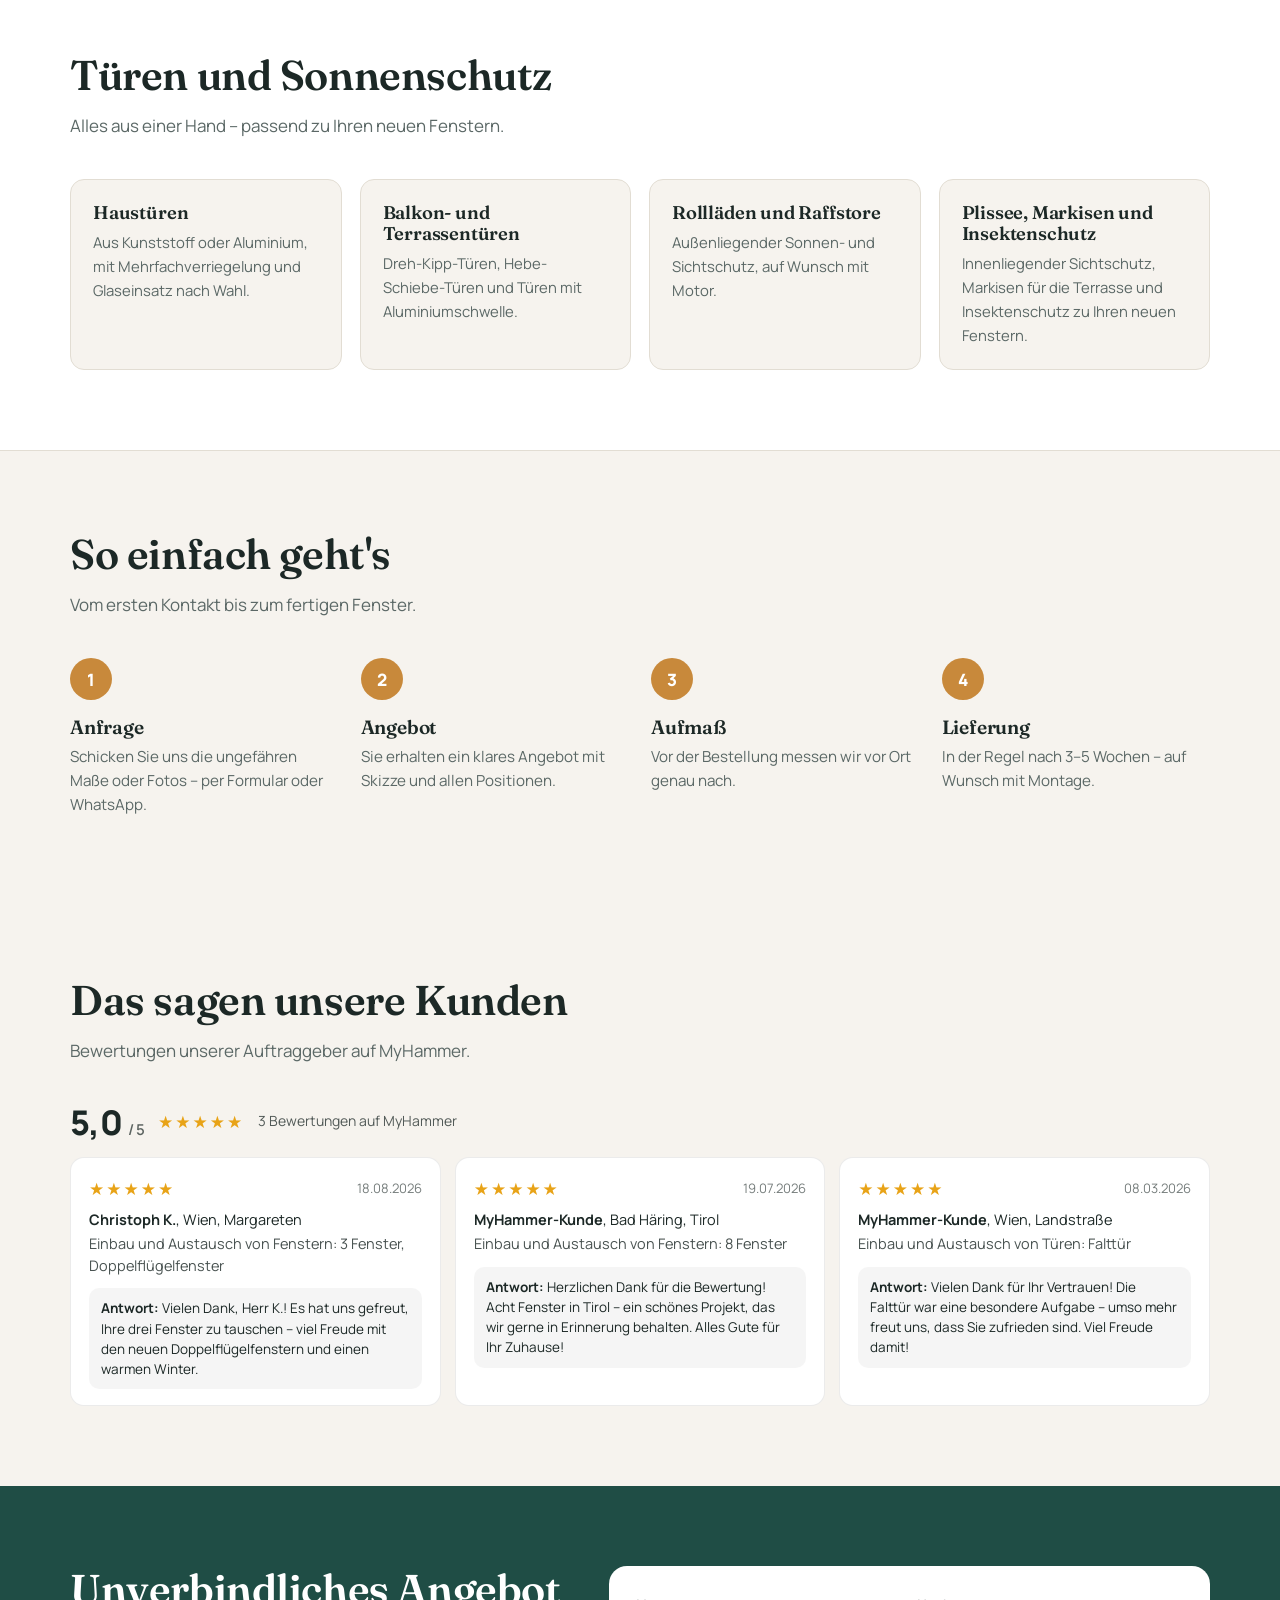
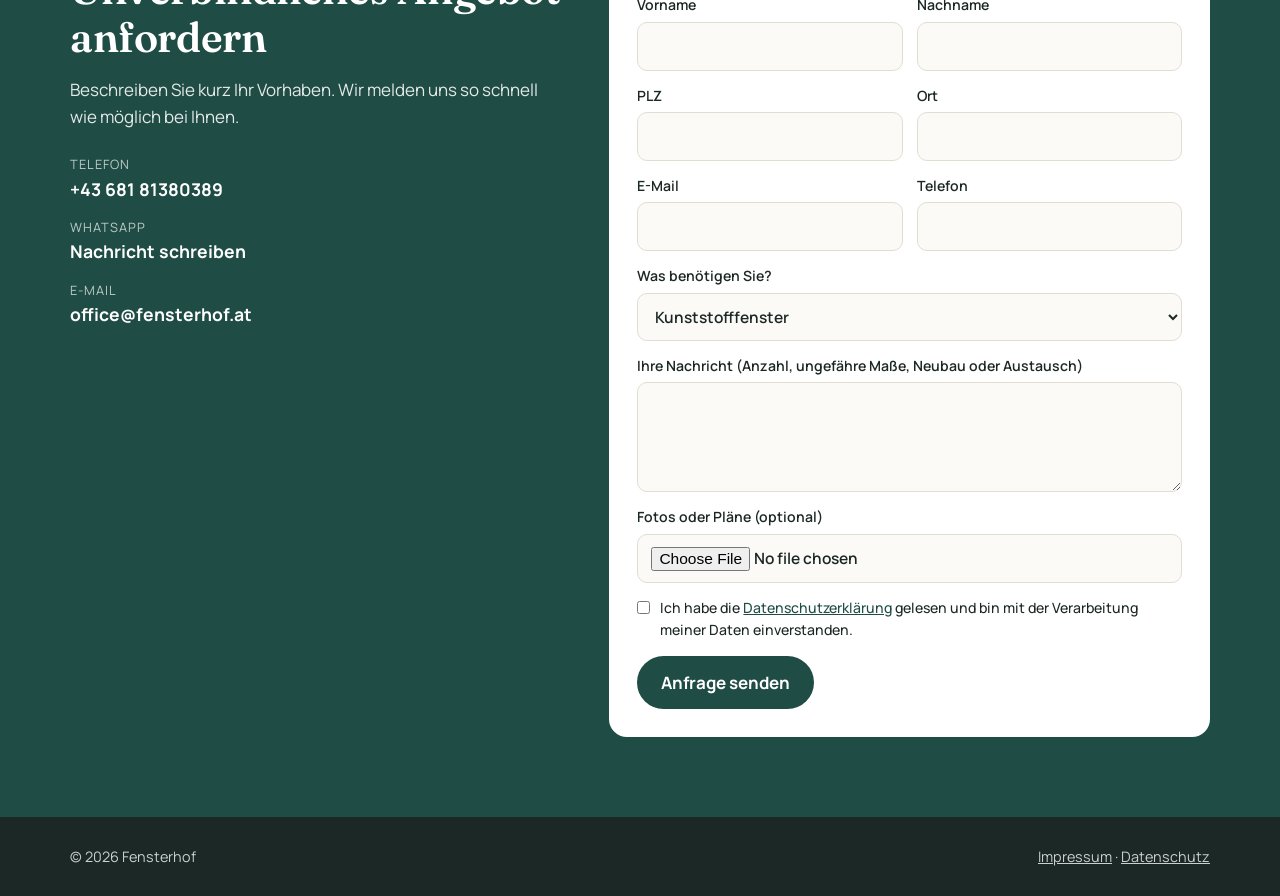
==== commit 60e5e463: "Add files via upload" ====
--- a/index.html
+++ b/index.html
@@ -8,6 +8,7 @@
 <link rel="preconnect" href="https://fonts.googleapis.com">
 <link rel="preconnect" href="https://fonts.gstatic.com" crossorigin>
 <link href="https://fonts.googleapis.com/css2?family=Fraunces:opsz,wght@9..144,600&family=Manrope:wght@400;500;600;700;800&display=swap" rel="stylesheet">
+<link rel="canonical" href="https://fensterhof.at/">
 <link rel="stylesheet" href="style.css">
 </head>
 <body>
@@ -39,7 +40,7 @@
         <p class="lead">Wir beraten Sie, nehmen Maß und liefern Fenster und Türen nach Ihren Wünschen – für Neubau und Sanierung. Qualität steht bei uns an erster Stelle, zu einem fairen Preis.</p>
         <div class="hero-actions">
           <a href="#kontakt" class="btn">Unverbindliches Angebot</a>
-          <a href="https://wa.me/4368184352477" class="btn btn-light" target="_blank" rel="noopener">WhatsApp schreiben</a>
+          <a href="https://wa.me/4368181380389" class="btn btn-light" target="_blank" rel="noopener">WhatsApp schreiben</a>
         </div>
       </div>
 
@@ -230,8 +231,8 @@
         <h2>Unverbindliches Angebot anfordern</h2>
         <p>Beschreiben Sie kurz Ihr Vorhaben. Wir melden uns so schnell wie möglich bei Ihnen.</p>
         <div class="contact-lines">
-          <div><span>Telefon</span><a href="tel:+4368184352477">+43 681 84352477</a></div>
-          <div><span>WhatsApp</span><a href="https://wa.me/4368184352477" target="_blank" rel="noopener">Nachricht schreiben</a></div>
+          <div><span>Telefon</span><a href="tel:+4368181380389">+43 681 81380389</a></div>
+          <div><span>WhatsApp</span><a href="https://wa.me/4368181380389" target="_blank" rel="noopener">Nachricht schreiben</a></div>
           <div><span>E-Mail</span><a href="mailto:office@fensterhof.at">office@fensterhof.at</a></div>
         </div>
       </div>
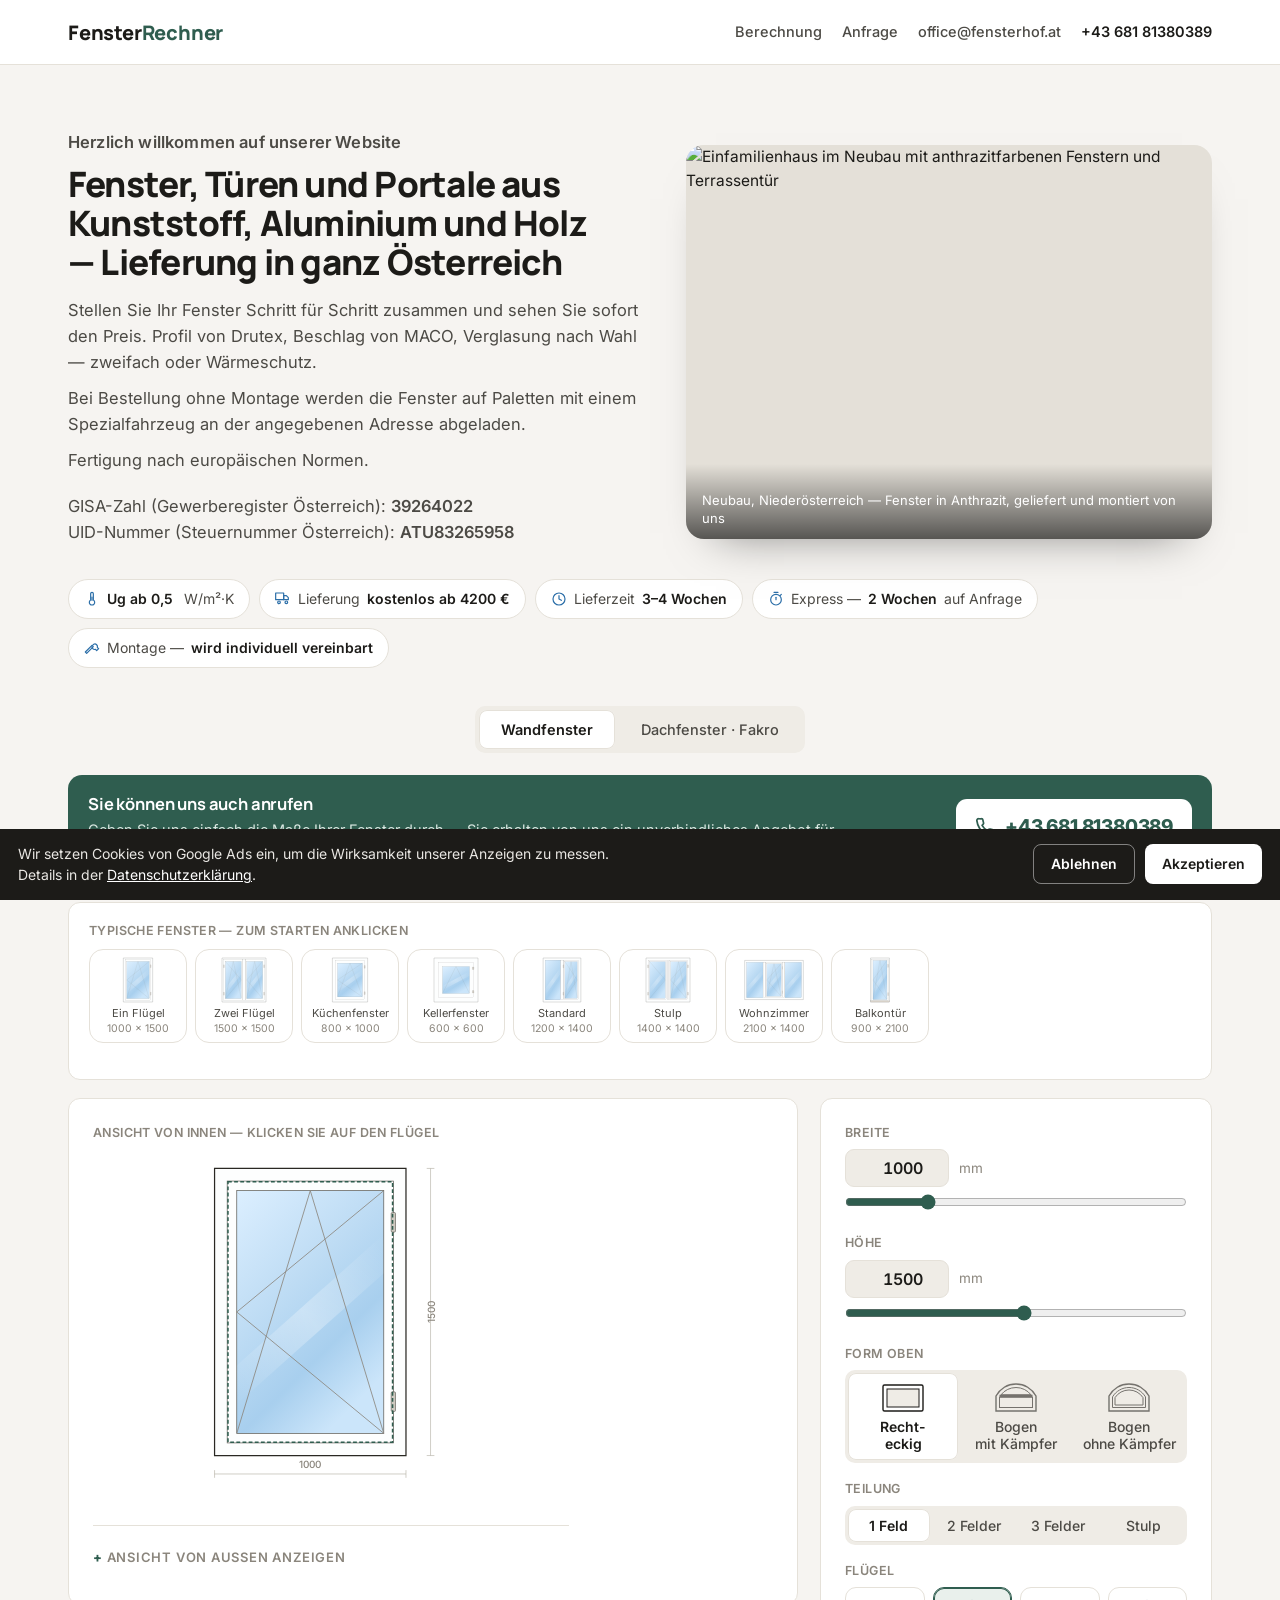
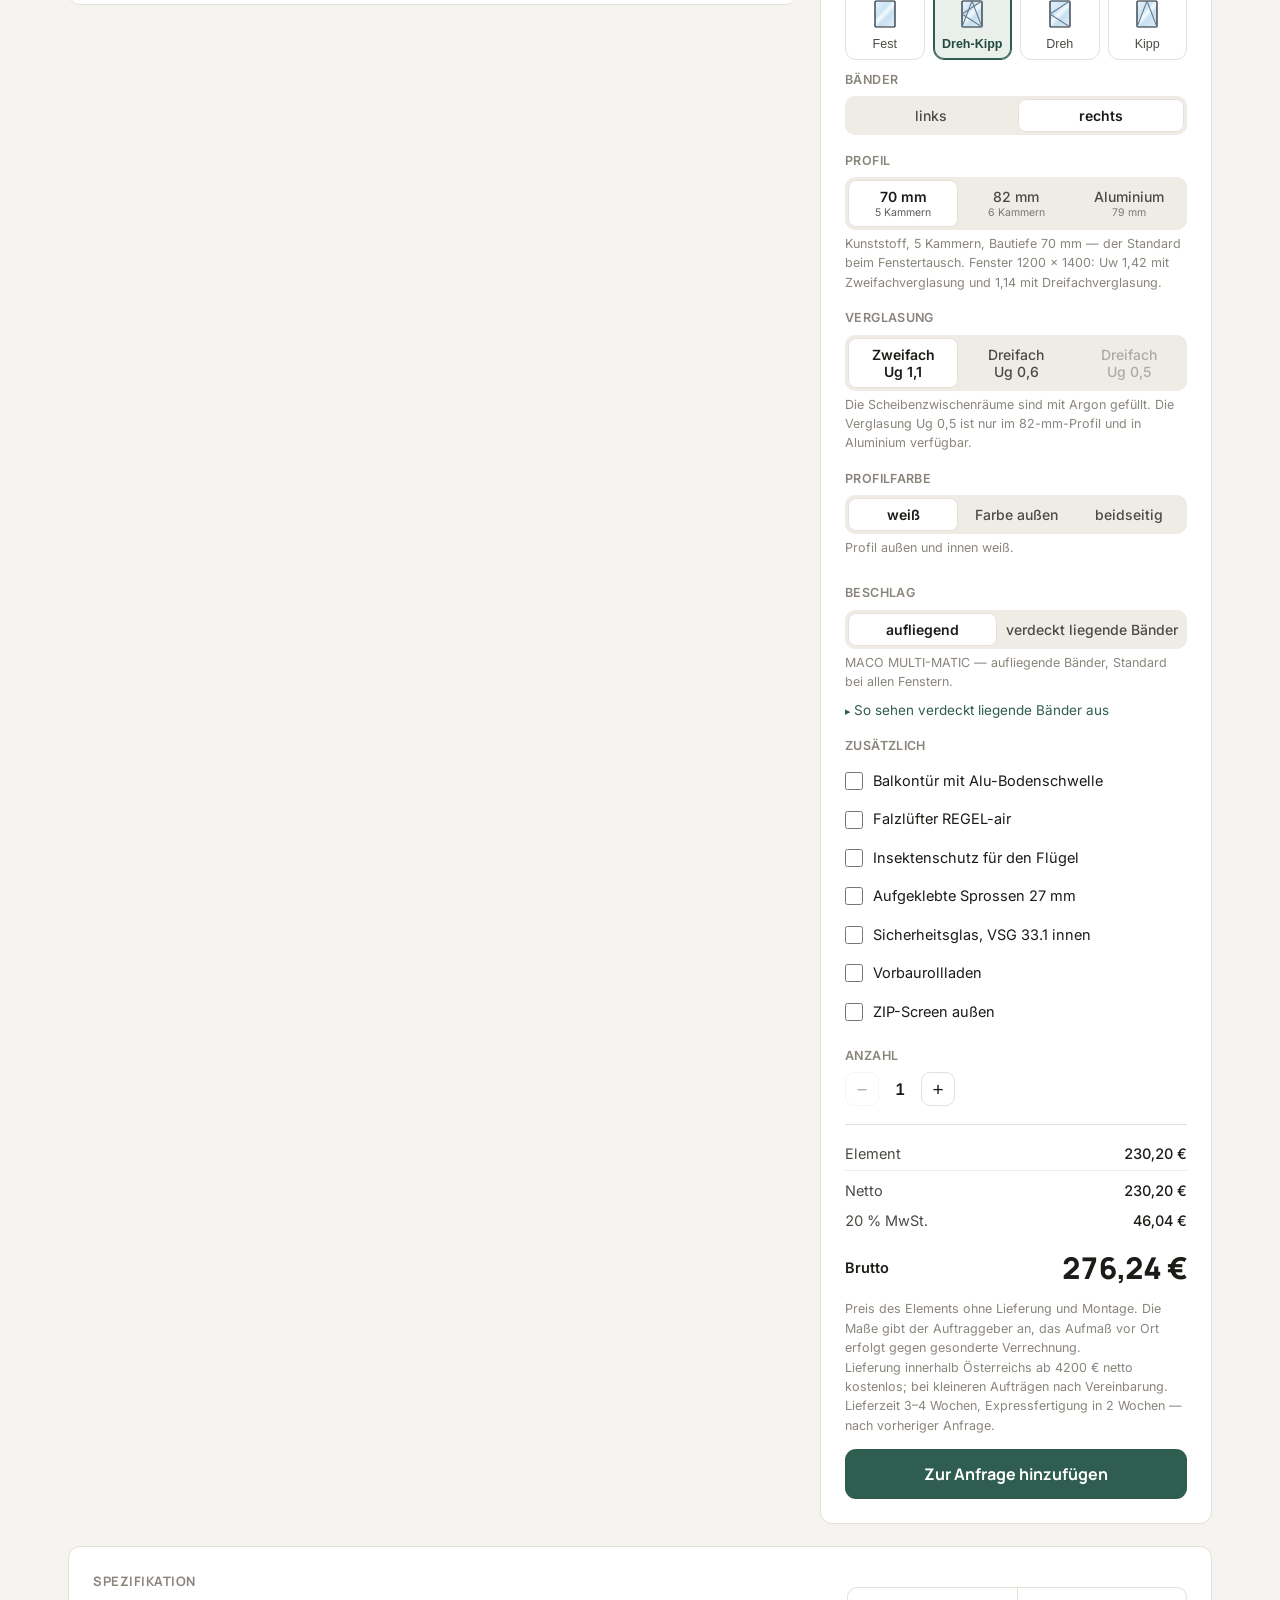
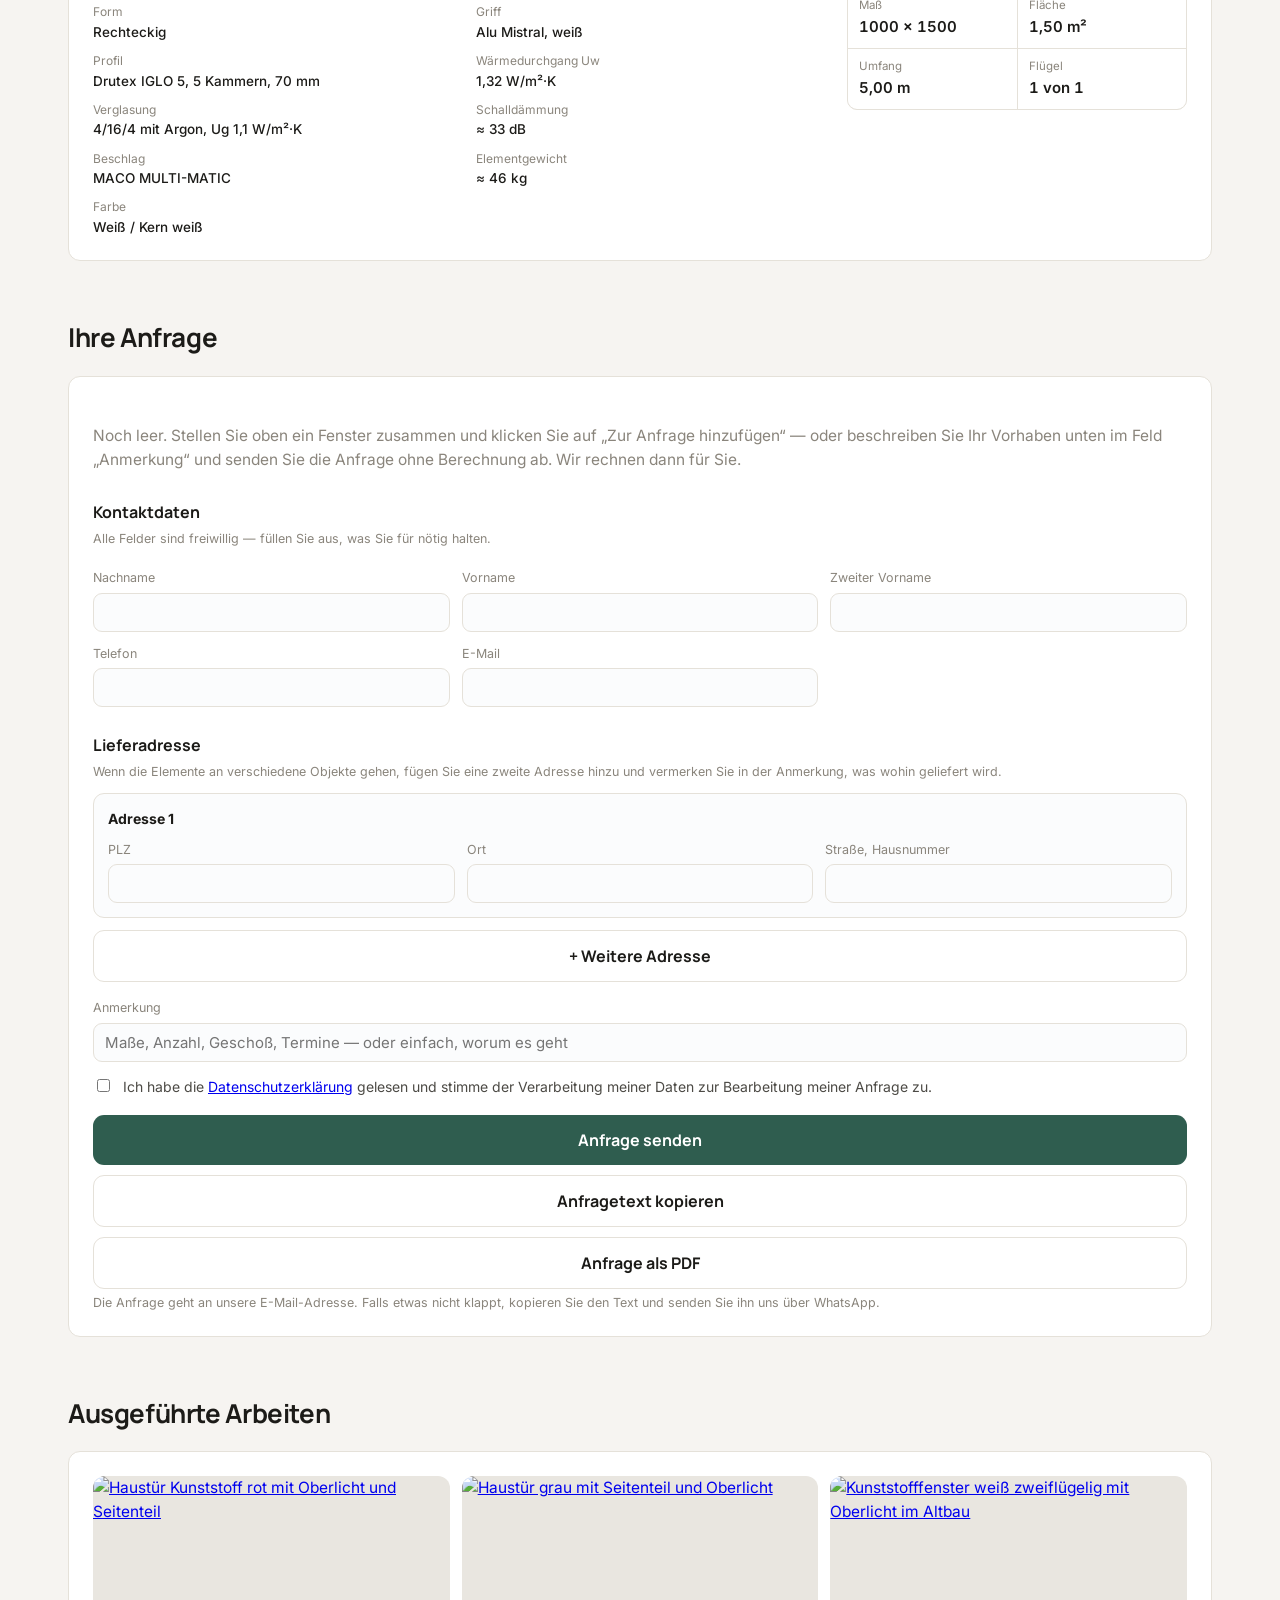
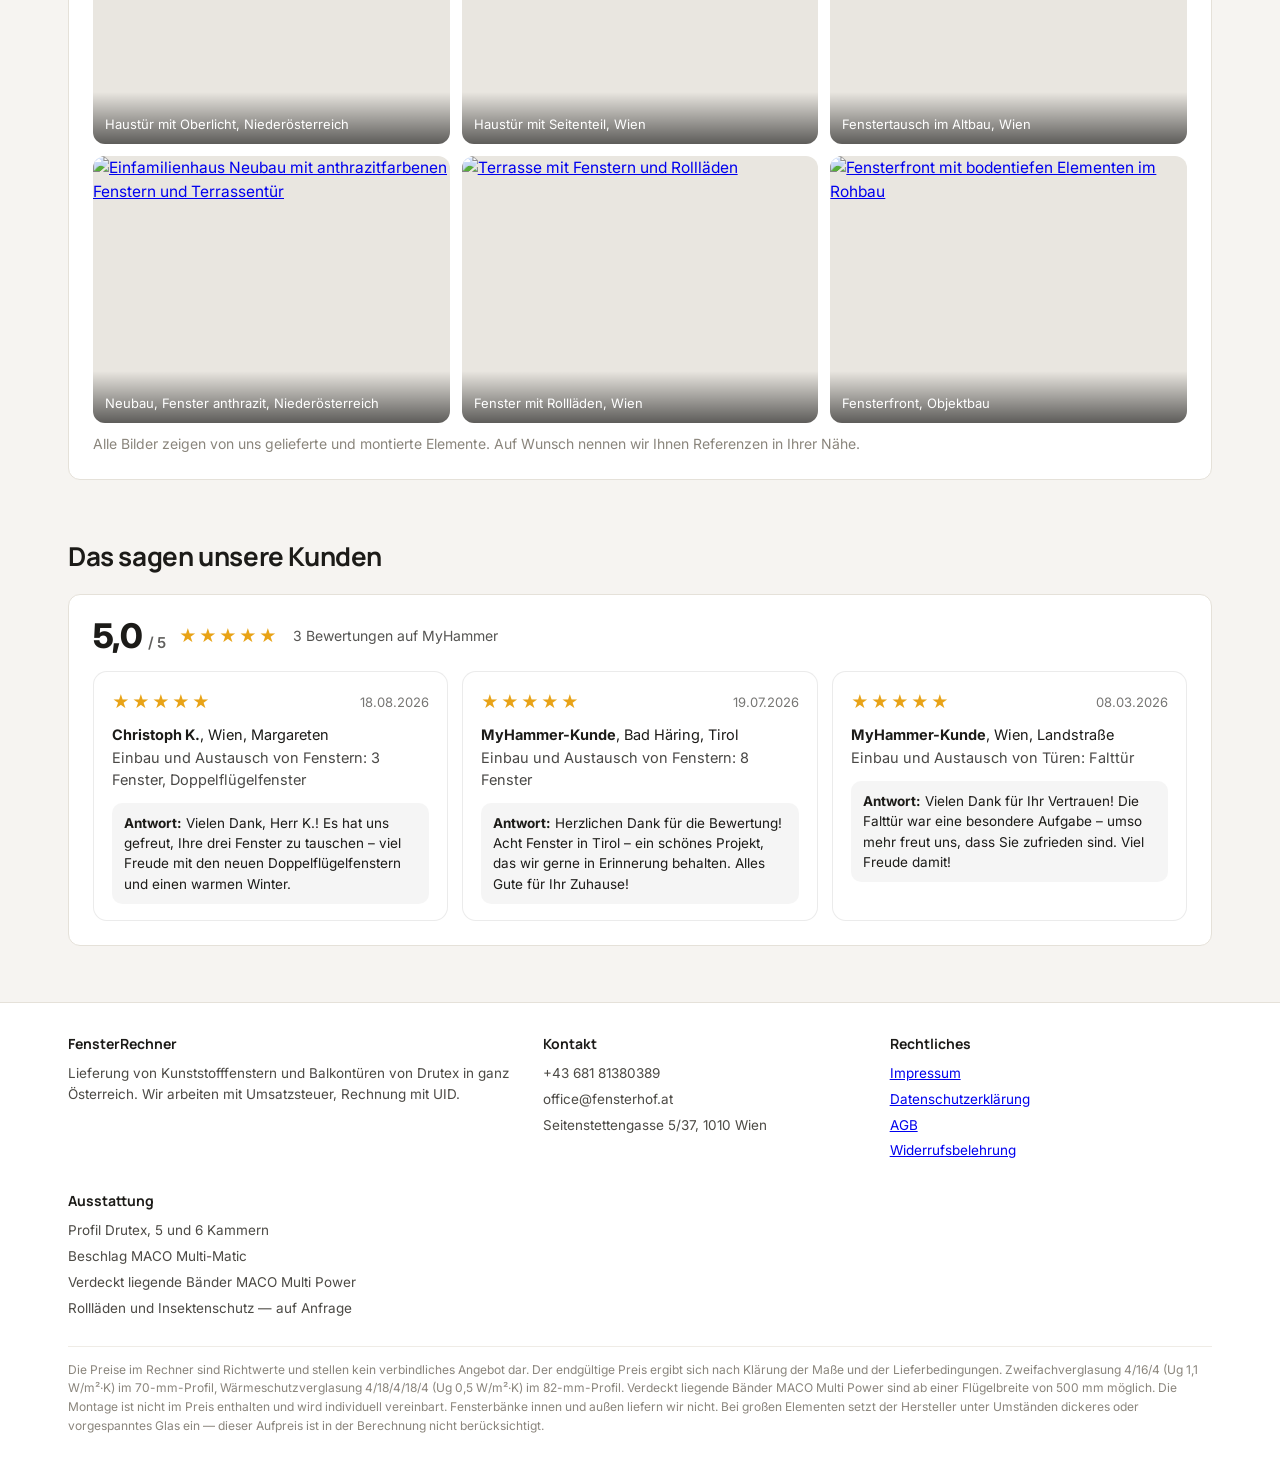
==== commit d57b1f4c: "Add files via upload" ====
--- a/index.html
+++ b/index.html
@@ -1,201 +1,1179 @@
 <!DOCTYPE html>
-<html lang="de">
+<html lang="de-AT">
 <head>
-<meta charset="UTF-8">
-<meta name="viewport" content="width=device-width, initial-scale=1.0">
-<title>Fensterhof – Fenster aus Kunststoff, Holz und Aluminium</title>
-<meta name="description" content="Fenster aus Kunststoff, Holz und Aluminium, Haustüren, Balkontüren und Sonnenschutz – Lieferung in ganz Österreich, Montage auf Wunsch. Jetzt unverbindliches Angebot anfordern.">
+<meta charset="utf-8">
+<meta name="viewport" content="width=device-width, initial-scale=1">
+
+<!-- ===== Google Consent Mode v2 — по умолчанию всё запрещено =====
+     AW-17923302542 заменить на ID конверсии кампании для fensterrechner.at -->
+<script>
+  window.dataLayer = window.dataLayer || [];
+  function gtag(){dataLayer.push(arguments);}
+  gtag('consent','default',{
+    ad_storage:'denied', ad_user_data:'denied',
+    ad_personalization:'denied', analytics_storage:'denied'
+  });
+</script>
+<script async src="https://www.googletagmanager.com/gtag/js?id=AW-17923302542"></script>
+<script>
+  gtag('js', new Date());
+  gtag('config','AW-17923302542');
+</script>
+
+<!-- ===== Microsoft Clarity — записи сессий и тепловые карты =====
+     Грузится ТОЛЬКО после согласия на cookies (кнопка "Akzeptieren").
+     ID проекта: ywyax8qgcj -->
+<script>
+function loadClarity(){
+  if(window.__clarityOn) return; window.__clarityOn = true;
+  (function(c,l,a,r,i,t,y){
+    c[a]=c[a]||function(){(c[a].q=c[a].q||[]).push(arguments)};
+    t=l.createElement(r); t.async=1; t.src="https://www.clarity.ms/tag/"+i;
+    y=l.getElementsByTagName(r)[0]; y.parentNode.insertBefore(t,y);
+  })(window, document, "clarity", "script", "ywyax8qgcj");
+}
+</script>
+<!-- ===== НАЗВАНИЕ САЙТА: поменять в двух местах — здесь и в блоке .brand ===== -->
+<title>FensterRechner — Kunststofffenster online berechnen</title>
+<meta name="description" content="Kunststofffenster von Drutex mit Lieferung in ganz Österreich. Berechnen Sie den Preis online in einer Minute.">
+<link rel="canonical" href="https://fensterrechner.at/">
+<meta name="robots" content="index, follow, max-image-preview:large">
+<meta name="theme-color" content="#2f4f45">
+<link rel="icon" href="favicon.svg" type="image/svg+xml">
+
+<!-- Vorschau beim Teilen (WhatsApp, Facebook, LinkedIn) -->
+<meta property="og:type" content="website">
+<meta property="og:site_name" content="FensterRechner">
+<meta property="og:locale" content="de_AT">
+<meta property="og:url" content="https://fensterrechner.at/">
+<meta property="og:title" content="Fensterpreise online berechnen — FensterRechner">
+<meta property="og:description" content="Maße eingeben, Profil und Verglasung wählen und sofort den Preis sehen — netto und brutto. Kunststofffenster von Drutex, Lieferung in ganz Österreich.">
+<meta property="og:image" content="https://fensterrechner.at/og.png">
+<meta property="og:image:width" content="1200">
+<meta property="og:image:height" content="630">
+<meta name="twitter:card" content="summary_large_image">
+<meta name="twitter:title" content="Fensterpreise online berechnen — FensterRechner">
+<meta name="twitter:description" content="Maße eingeben, Profil und Verglasung wählen und sofort den Preis sehen — netto und brutto.">
+<meta name="twitter:image" content="https://fensterrechner.at/og.png">
 <link rel="preconnect" href="https://fonts.googleapis.com">
 <link rel="preconnect" href="https://fonts.gstatic.com" crossorigin>
-<link href="https://fonts.googleapis.com/css2?family=Fraunces:opsz,wght@9..144,600&family=Manrope:wght@400;500;600;700;800&display=swap" rel="stylesheet">
-<link rel="canonical" href="https://fensterhof.at/">
-<link rel="stylesheet" href="style.css">
+<link href="https://fonts.googleapis.com/css2?family=Manrope:wght@500;600;700;800&family=Inter:wght@400;500;600&display=swap" rel="stylesheet">
+<style>
+:root{
+  /* Тёплая нейтральная база, один сдержанный акцент.
+     Чтобы сменить акцент на стальной синий — поменяйте три строки accent на
+     #2c4a63 / #21384b / #e8eef3, остальное трогать не нужно. */
+  --bg:#f6f4f1; --card:#fff; --ink:#1c1b18; --ink-2:#4c4a45; --muted:#8a857c;
+  --line:#e5e1d9; --line-2:#efece6;
+  --accent:#2f5d4f; --accent-d:#244a3f; --accent-l:#e9f0ec;
+  --warm:#c2622d; --warm-l:#fdf0e6; --sky:#2b6ea8;
+  --ok:#2b7a55; --warn:#a8482f;
+  --sans:"Inter",system-ui,-apple-system,sans-serif;
+  --head:"Manrope",var(--sans);
+  --sh:0 1px 2px rgba(28,27,24,.04);
+  --r:12px;
+}
+*{box-sizing:border-box}
+html{-webkit-text-size-adjust:100%;scroll-behavior:smooth}
+body{margin:0;background:var(--bg);color:var(--ink);font-family:var(--sans);font-size:15.5px;line-height:1.55}
+.wrap{max-width:1180px;margin:0 auto;padding:0 18px}
+
+/* ── Шапка ───────────────────────────────────────────── */
+.top{background:#fff;border-bottom:1px solid var(--line);position:sticky;top:0;z-index:20}
+.top .wrap{display:flex;align-items:center;justify-content:space-between;gap:16px;height:64px}
+.brand{font-family:var(--head);font-weight:800;font-size:20px;letter-spacing:-.01em;color:var(--ink);text-decoration:none}
+.brand span{color:var(--accent)}
+.top nav{display:flex;gap:20px;align-items:center}
+.top nav a{color:var(--ink-2);text-decoration:none;font-size:14.5px;font-weight:500}
+.top nav a:hover{color:var(--accent)}
+.top .tel{font-weight:600;color:var(--ink);white-space:nowrap}
+.top .mail{white-space:nowrap}
+@media(max-width:760px){.top nav a.hide-s{display:none}}
+/* Schmale Telefone: Kopfzeile muss ohne Querscrollen passen */
+@media(max-width:480px){
+  .top .wrap{gap:10px}
+  .brand{font-size:17px}
+  .top nav{gap:12px}
+  .top nav a{font-size:13.5px}
+  .top .tel{font-size:13.5px}
+}
+@media(max-width:380px){
+  .brand{font-size:15.5px}
+  .top nav a{font-size:12.5px}
+  .top .tel{font-size:12.5px}
+}
+/* clip, а не hidden: hidden делает body скролл-контейнером и ломает липкий чертёж */
+html,body{overflow-x:clip}
+@supports not (overflow-x:clip){ html,body{overflow-x:hidden} }
+/* в кнопках и плашках слова не рвём по слогам */
+.tile,.seg button,.pill,.chips button{hyphens:none;-webkit-hyphens:none}
+@media(max-width:380px){
+  /* на самых узких телефонах телефон в шапке прячем — он есть крупной кнопкой ниже */
+  .top .tel{display:none}
+  .top .wrap{gap:8px}
+  .brand{font-size:15.5px}
+  .seg{flex-wrap:wrap}
+  .seg button{padding:9px 11px;font-size:12.5px;flex:1 1 auto}
+  .modebar .seg button{padding:9px 11px;font-size:12.5px}
+}
+
+/* ── Первый экран ────────────────────────────────────── */
+.hero{padding:64px 0 38px}
+/* первый экран: текст слева, фото объекта справа */
+.hero-grid{display:grid;grid-template-columns:minmax(0,1.05fr) minmax(0,.95fr);gap:36px;align-items:center;margin-bottom:24px}
+.hero-img{margin:0;position:relative;border-radius:18px;overflow:hidden;background:#e4e0d8;
+  box-shadow:0 24px 44px -30px rgba(0,0,0,.5)}
+.hero-img img{display:block;width:100%;height:auto;aspect-ratio:4/3;object-fit:cover}
+.hero-img figcaption{position:absolute;left:0;right:0;bottom:0;padding:28px 16px 12px;font-size:13px;line-height:1.35;
+  color:#fff;background:linear-gradient(transparent,rgba(0,0,0,.62))}
+@media(max-width:860px){
+  .hero-grid{grid-template-columns:1fr;gap:18px;margin-bottom:18px}
+  .hero-img{border-radius:14px}
+  .hero-img img{aspect-ratio:16/10}
+}
+.gruss{font-size:15px;color:var(--accent);font-weight:600;margin:0 0 7px;
+  letter-spacing:.01em}
+.hero h1{font-family:var(--head);font-weight:800;font-size:clamp(25px,3.6vw,35px);
+  line-height:1.12;letter-spacing:-.022em;margin:0 0 14px;max-width:22ch}
+.hero p{font-size:16.5px;color:var(--ink-2);max-width:58ch;margin:0 0 10px;line-height:1.58}
+.hero p.last{margin-bottom:20px}
+.firmnr{font-size:13px;color:var(--muted);margin:0 0 14px;line-height:1.7}
+.firmnr b{color:var(--ink-2);font-weight:600}
+.pills{display:flex;flex-wrap:wrap;gap:9px}
+.pill{display:inline-flex;align-items:center;gap:7px;background:#fff;
+  border:1px solid var(--line);border-radius:999px;padding:8px 15px;
+  font-size:14px;color:var(--ink-2)}
+.pill svg{flex:0 0 auto;color:var(--sky)}
+.pill b{color:var(--ink);font-weight:600}
+/* Aktion */
+.aktion{display:flex;align-items:center;gap:12px;background:var(--warm-l);
+  border:1px solid #f0d2b6;border-left:4px solid var(--warm);border-radius:12px;
+  padding:13px 16px;margin:0 0 18px}
+.aktion-tx{font-size:15px;line-height:1.45;color:#6b3a18}
+.aktion-tx b{display:block;color:var(--warm);font-size:16.5px;font-family:var(--head);
+  letter-spacing:-.01em;margin-bottom:2px}
+.countdown{display:flex;gap:6px;margin-top:9px;flex-wrap:wrap}
+.cd-u{display:flex;flex-direction:column;align-items:center;min-width:48px;
+  background:#fff;border:1px solid #f0d2b6;border-radius:9px;padding:5px 8px 4px}
+.cd-u b{font-size:19px;font-weight:800;color:var(--warm);line-height:1.05;
+  font-variant-numeric:tabular-nums}
+.cd-u span{font-size:10.5px;letter-spacing:.04em;text-transform:uppercase;color:#9a6b47}
+@media(max-width:480px){.aktion{padding:12px 13px;gap:10px}.aktion-tx{font-size:14px}}
+
+/* ── Общее ───────────────────────────────────────────── */
+.card{background:var(--card);border:1px solid var(--line);border-radius:var(--r);padding:24px}
+@media(max-width:620px){
+  .card{padding:16px}
+  .startpick{padding:14px 15px;margin-bottom:14px}
+  .hero{padding:30px 0 22px}
+  .hero p{font-size:15.5px;margin-bottom:8px}
+  .layout{gap:14px}
+}
+/* образцы цвета */
+.swatches{display:flex;flex-wrap:wrap;gap:10px;margin-top:10px}
+.swatches .sw{display:flex;flex-direction:column;align-items:center;gap:4px;width:62px}
+.swatches button{width:38px;height:38px;border-radius:9px;border:2px solid var(--line);
+  cursor:pointer;padding:0}
+.swatches button[aria-pressed="true"]{border-color:var(--accent);
+  box-shadow:0 0 0 3px var(--accent-l)}
+.swatches .nm{font-size:10.5px;line-height:1.15;color:var(--muted);text-align:center}
+.swatches .sw button[aria-pressed="true"] + .nm{color:var(--ink);font-weight:600}
+/* вид снаружи */
+.outside{margin-top:14px;border-top:1px solid var(--line);padding-top:12px}
+.outside svg{width:100%;max-width:270px;height:auto;display:block}
+/* счётчик в шапке */
+.cart{display:inline-flex;align-items:center;gap:6px}
+.cart .cnt{background:var(--accent);color:#fff;border-radius:999px;
+  padding:1px 8px;font-size:12px;font-weight:600;line-height:1.5}
+/* миниатюра в списке */
+td.thumb{width:86px;padding-right:0}
+td.thumb svg{width:78px;height:60px;display:block}
+/* липкая панель цены на телефоне */
+.dock{display:none}
+@media(max-width:980px){
+  .dock{display:flex;position:fixed;left:0;right:0;bottom:0;z-index:30;
+    align-items:center;justify-content:space-between;gap:12px;
+    background:#fff;border-top:1px solid var(--line);padding:10px 16px;
+    box-shadow:0 -3px 14px rgba(28,27,24,.07)}
+  .dock .d-sum{display:flex;flex-direction:column;line-height:1.2}
+  .dock .d-sum span{font-size:11.5px;color:var(--muted);text-transform:uppercase;letter-spacing:.03em}
+  .dock .d-sum b{font-family:var(--head);font-size:19px}
+  .dock .btn{width:auto;margin:0;padding:11px 20px;white-space:nowrap}
+  body{padding-bottom:82px}
+}
+/* печать заявки */
+@media print{
+  .top,.hero,.layout,.dock,footer,.btn,.del,#clr{display:none!important}
+  /* на бумаге не нужны органы управления — только сама заявка */
+  .modebar,.bulk,.consent,#send-hint,.cookie,.callbox{display:none!important}
+  input,textarea{border:0!important;padding-left:0!important;background:transparent!important}
+  input::placeholder,textarea::placeholder{color:transparent!important}
+  body{background:#fff;padding:0}
+  .card{box-shadow:none;border:0;padding:0}
+  h2.sec{margin:0 0 12px}
+}
+.bulk{border:1px solid var(--line);border-radius:11px;padding:12px 13px;margin-bottom:14px;
+  background:var(--line-2)}
+.bulkrow{display:flex;align-items:flex-start;gap:10px;margin-bottom:7px}
+.bulkrow>span:first-child{min-width:96px;font-size:12.5px;color:var(--muted);padding-top:6px}
+.bulk .chips{margin:0;gap:6px}
+.bulk .chip{padding:5px 11px;font-size:12px;border-radius:999px}
+.bulk .chip[aria-pressed="true"]{border-color:var(--accent);color:var(--accent);font-weight:600}
+@media(max-width:620px){ .bulkrow{flex-direction:column;gap:4px} .bulkrow>span:first-child{padding:0} }
+h2.sec{font-family:var(--head);font-weight:700;font-size:26px;letter-spacing:-.015em;margin:56px 0 18px}
+.lbl{font-size:12.5px;font-weight:600;letter-spacing:.03em;text-transform:uppercase;color:var(--muted)}
+
+.startpick{margin:0 0 18px;padding:18px 20px}
+.outside summary{cursor:pointer;font-size:13px;letter-spacing:.06em;text-transform:uppercase;
+  color:var(--muted);font-weight:600;padding:9px 0;list-style:none}
+.outside summary::-webkit-details-marker{display:none}
+.outside summary::before{content:"+ ";color:var(--accent);font-weight:800}
+.outside[open] summary::before{content:"– "}
+.layout{display:grid;grid-template-columns:minmax(0,1fr) 392px;gap:22px;align-items:start}
+/* сетка не должна растягиваться под содержимое — иначе карточка вылезает за экран */
+.layout>*,.viewgrid>*{min-width:0}
+@media(max-width:980px){.layout{grid-template-columns:1fr}}
+.stage{position:sticky;top:82px}
+
+/* Чертёж едет с экраном: на телефоне карточка липнет под шапкой */
+.specinfo{margin-top:22px}
+@media(max-width:980px){.specinfo{margin-top:14px}}
+@media(min-width:981px){
+  /* чертёж липкий в левой колонке; спецификация — отдельной полосой под обеими
+     колонками, иначе липкая карточка наезжает на неё при прокрутке */
+  .specinfo{display:grid;grid-template-columns:minmax(0,1fr) 340px;gap:28px;align-items:start}
+  .specinfo .spec{border-left:0;padding-left:0}
+  .specinfo .spec dl{columns:2;column-gap:40px}
+  .specinfo .spec dt{break-inside:avoid;break-after:avoid;margin-top:11px}
+  .specinfo .spec dd{break-inside:avoid;break-before:avoid}
+  .specinfo .facts{grid-template-columns:repeat(2,1fr)}
+}
+@media(max-width:980px){
+  /* блочный поток вместо сетки — иначе липкому чертежу некуда двигаться */
+  .layout{display:block}
+  .layout>section.card{margin-bottom:14px}
+  .stage{position:sticky;top:58px;z-index:6;padding:10px 12px;
+    box-shadow:0 12px 24px -18px rgba(0,0,0,.45)}
+  .stage .plan{height:26vh;width:100%}
+  .stage .outside{display:none}
+  .stage .lbl{font-size:11px;margin-bottom:4px!important}
+  /* чтобы якорные переходы не уводили элемент под липкий чертёж */
+  .field,#add,#korb,.card{scroll-margin-top:calc(26vh + 90px)}
+}
+
+
+/* ── Чертёж ──────────────────────────────────────────── */
+.viewgrid{display:grid;grid-template-columns:minmax(0,1fr) 186px;gap:18px}
+@media(max-width:620px){.viewgrid{grid-template-columns:1fr}}
+svg.plan{width:100%;height:auto;display:block;touch-action:manipulation}
+.fld{cursor:pointer}
+.fld .hit{fill:transparent}
+.fld:hover .hit{fill:rgba(47,93,79,.09)}
+.fld:focus{outline:none}
+.fld:focus-visible .hit{fill:rgba(47,93,79,.15)}
+
+/* Спецификация сбоку */
+.spec{border-left:1px solid var(--line);padding-left:16px}
+@media(max-width:620px){.spec{border-left:0;border-top:1px solid var(--line);padding-left:0;padding-top:14px}}
+.spec h3{font-family:var(--head);font-size:13px;font-weight:700;letter-spacing:.04em;
+  text-transform:uppercase;color:var(--muted);margin:0 0 12px}
+.spec dl{margin:0}
+.spec dt{font-size:12px;color:var(--muted);margin-top:11px}
+.spec dt:first-child{margin-top:0}
+.spec dd{margin:1px 0 0;font-size:13.5px;font-weight:500;line-height:1.35}
+.spec a{color:var(--accent);font-size:12.5px;text-decoration:none;border-bottom:1px solid var(--line)}
+.spec a:hover{border-color:var(--accent)}
+
+.facts{display:grid;grid-template-columns:repeat(4,1fr);gap:1px;background:var(--line);
+  border:1px solid var(--line);border-radius:10px;overflow:hidden;margin-top:16px}
+.facts div{background:#fff;padding:9px 11px}
+.facts span{display:block;font-size:11.5px;color:var(--muted)}
+.facts b{font-size:15px;font-weight:600;font-variant-numeric:tabular-nums}
+@media(max-width:620px){.facts{grid-template-columns:repeat(2,1fr)}}
+
+/* ── Управление ──────────────────────────────────────── */
+.chips{display:flex;flex-wrap:wrap;gap:7px;margin-bottom:18px}
+.chips{gap:8px}
+.chip span{display:block;font-size:10.5px;color:var(--muted);margin-top:1px}
+.chip svg{width:100%;height:46px;display:block;margin-bottom:4px}
+#presets .chip{width:98px;padding:7px 6px;text-align:center;font-size:11px;line-height:1.25;
+  white-space:normal;hyphens:auto}
+.chip{border:1px solid var(--line);background:#fff;border-radius:14px;padding:6px 13px;
+  font-size:14px;color:var(--ink-2);cursor:pointer;font-family:var(--sans)}
+.chip:hover{border-color:var(--accent);color:var(--accent)}
+.chip:active{transform:translateY(1px)}
+
+.seg{display:flex;background:var(--line-2);border-radius:10px;padding:3px;gap:3px}
+.seg button svg{display:block;width:46px;height:34px;margin:0 auto 3px;
+  fill:none;stroke:currentColor;stroke-width:1.4;opacity:.75}
+.seg button svg .gl{fill:var(--line-2);stroke:currentColor;stroke-width:1}
+.seg button[aria-pressed="true"] svg{opacity:1}
+.seg button small{display:block;font-size:10.5px;font-weight:400;opacity:.72;margin-top:1px}
+.seg button{flex:1;border:0;background:transparent;border-radius:8px;padding:8px 6px;cursor:pointer;
+  font-family:var(--sans);font-size:14px;font-weight:500;color:var(--ink-2);white-space:nowrap}
+.seg button[aria-pressed="true"]{background:#fff;color:var(--ink);font-weight:600;
+  box-shadow:inset 0 0 0 1px var(--line)}
+.seg button:disabled{opacity:.4;cursor:default}
+
+.field{margin-bottom:16px}
+.field>.lbl{display:block;margin-bottom:7px}
+.dimrow{display:flex;align-items:center;gap:10px;margin-bottom:6px}
+.dimrow input[type=number]{width:104px;font-family:var(--sans);font-size:16px;font-weight:600;
+  padding:8px 10px;border:1px solid var(--line);border-radius:9px;background:var(--line-2);
+  text-align:right;font-variant-numeric:tabular-nums;color:var(--ink)}
+.dimrow .unit{color:var(--muted);font-size:13.5px}
+input[type=number]:focus,input[type=text]:focus{outline:2px solid var(--accent);outline-offset:-1px;background:#fff}
+input[type=range]{width:100%;accent-color:var(--accent);margin:0}
+
+.tiles{display:grid;grid-template-columns:repeat(4,1fr);gap:8px}
+.tile{border:1px solid var(--line);background:#fff;border-radius:11px;padding:10px 4px 8px;cursor:pointer;
+  display:flex;flex-direction:column;align-items:center;gap:7px;transition:.12s}
+.tile:hover:not(:disabled){border-color:var(--accent)}
+.tile:active:not(:disabled){transform:translateY(1px)}
+.tile:disabled{opacity:.35;cursor:default}
+.tile[aria-pressed="true"]{border-color:var(--accent);background:var(--accent-l);box-shadow:inset 0 0 0 1px var(--accent)}
+.tile span{font-size:12.5px;color:var(--ink-2);line-height:1.15;text-align:center}
+.tile[aria-pressed="true"] span{color:var(--accent-d);font-weight:600}
+
+.opts{display:flex;flex-direction:column;gap:2px}
+.opt{display:flex;align-items:center;gap:10px;cursor:pointer;padding:7px 0;font-size:14.5px}
+.opt input{width:18px;height:18px;accent-color:var(--accent);margin:0;cursor:pointer;flex:none}
+.opt.off{opacity:.4;cursor:default}
+.note{font-size:12.5px;color:var(--muted);margin:4px 0 0}
+.note.warn{color:var(--warn)}
+
+details.how{margin-top:8px}
+details.how summary{cursor:pointer;font-size:13.5px;color:var(--accent);list-style:none}
+details.how summary::-webkit-details-marker{display:none}
+details.how summary::before{content:"▸ ";font-size:11px}
+details.how[open] summary::before{content:"▾ "}
+.howbox{border:1px solid var(--line);border-radius:11px;padding:12px;margin-top:9px;background:var(--line-2)}
+.howbox p{margin:9px 0 0;font-size:13px;color:var(--ink-2)}
+.howbox a{color:var(--accent)}
+
+.stepper{display:flex;align-items:center;gap:8px}
+.stepbtn{width:34px;height:34px;border:1px solid var(--line);background:#fff;border-radius:9px;
+  font-size:19px;line-height:1;cursor:pointer;color:var(--ink);display:grid;place-items:center;padding:0}
+.stepbtn:hover:not(:disabled){border-color:var(--accent);color:var(--accent)}
+.stepbtn:disabled{opacity:.35;cursor:default}
+.stepval{min-width:26px;text-align:center;font-size:16px;font-weight:600;font-variant-numeric:tabular-nums}
+
+/* ── Цена ────────────────────────────────────────────── */
+.price{border-top:1px solid var(--line);margin-top:18px;padding-top:14px}
+.price table{width:100%;border-collapse:collapse;font-variant-numeric:tabular-nums}
+.price td{padding:4px 0;font-size:14.5px;color:var(--ink-2)}
+.price td:last-child{text-align:right;white-space:nowrap;color:var(--ink);font-weight:500}
+.price tr.sum td{border-top:1px solid var(--line-2);padding-top:9px}
+.price tr.total td{padding-top:8px}
+.price tr.total td:first-child{font-weight:600;color:var(--ink);vertical-align:middle}
+.price tr.total td:last-child{font-family:var(--head);font-size:30px;font-weight:800;color:var(--ink);letter-spacing:-.025em}
+
+.btn{width:100%;border:0;border-radius:11px;padding:14px 18px;cursor:pointer;
+  font-family:var(--head);font-size:16px;font-weight:700;background:var(--accent);color:#fff;margin-top:14px}
+.btn:hover{background:var(--accent-d)}
+.btn:active{transform:translateY(1px)}
+.btn.sec{background:#fff;color:var(--ink);border:1px solid var(--line)}
+.btn.sec:hover{background:var(--line-2)}
+/* ── Блок про монтаж на первом экране ────────────────── */
+.montage{margin-top:26px;background:var(--card);border:1px solid var(--line);
+  border-radius:var(--r);padding:20px 22px;max-width:62ch}
+.montage h3{font-family:var(--head);font-weight:700;font-size:16.5px;margin:0 0 8px}
+.montage p{margin:0 0 10px;color:var(--ink-2);font-size:14.5px}
+.montage ul{margin:0 0 10px;padding-left:20px;color:var(--ink-2);font-size:14.5px}
+.montage li{margin-bottom:4px}
+.montage b{color:var(--ink)}
+@media(max-width:620px){.montage{padding:16px 18px}}
+
+/* ── Cookie-баннер ───────────────────────────────────── */
+.cookie{position:fixed;left:0;right:0;bottom:0;z-index:60;background:var(--ink);
+  color:#fff;padding:14px 18px;display:flex;flex-wrap:wrap;align-items:center;
+  gap:10px 20px;justify-content:space-between}
+.cookie.hidden{display:none}
+.cookie p{margin:0;color:#e9e7e3;font-size:14px;max-width:620px}
+.cookie a{color:#fff;text-decoration:underline}
+.cookie .c-btns{display:flex;gap:10px}
+.cookie button{font:inherit;font-weight:600;font-size:14px;padding:8px 17px;
+  border-radius:8px;cursor:pointer}
+.c-ok{background:#fff;color:var(--ink);border:none}
+.c-no{background:transparent;color:#fff;border:1.5px solid rgba(255,255,255,.45)}
+@media(max-width:980px){.cookie{bottom:64px}}
+@media(max-width:560px){.cookie .c-btns{width:100%}.cookie button{flex:1}}
+
+/* ── Согласие на обработку данных ────────────────────── */
+.consent{display:flex;gap:10px;align-items:flex-start;margin:14px 0 4px;
+  font-size:14px;color:var(--ink-2);line-height:1.5}
+.consent input{margin-top:3px;flex:none}
+
+:focus-visible{outline:2px solid var(--accent);outline-offset:2px}
+
+/* ── Корзина ─────────────────────────────────────────── */
+table.list{width:100%;border-collapse:collapse;font-size:14px}
+table.list th{text-align:left;font-size:12px;font-weight:600;letter-spacing:.03em;text-transform:uppercase;
+  color:var(--muted);border-bottom:1px solid var(--line);padding:0 10px 8px 0}
+table.list td{border-bottom:1px solid var(--line-2);padding:10px 10px 10px 0;vertical-align:top}
+table.list td.num,table.list th.num{text-align:right;padding-right:0;white-space:nowrap;font-variant-numeric:tabular-nums}
+table.list tr.grand td{border:0;border-top:2px solid var(--line);padding-top:12px;font-size:17px;font-weight:700}
+table.list .del{border:0;background:transparent;color:var(--muted);cursor:pointer;font-size:19px;line-height:1;padding:0 2px}
+table.list .del:hover{color:var(--warn)}
+/* Корзина на телефоне: таблица из 7 колонок не влезает —
+   убираем номер и эскиз, фиксируем ширины, разрешаем перенос цен. */
+@media(max-width:620px){
+  table.list{table-layout:fixed;font-size:13px}
+  table.list th:first-child,table.list td:first-child,
+  table.list th:nth-child(2),table.list td.thumb{display:none}
+  table.list th,table.list td{padding:9px 5px 9px 0;word-break:break-word;overflow-wrap:anywhere}
+  table.list td.num,table.list th.num{white-space:normal}
+  table.list th:nth-child(3),table.list td:nth-child(3){width:27%}
+  table.list th:nth-child(5),table.list td:nth-child(5){width:11%}
+  table.list th:nth-child(6),table.list td:nth-child(6){width:24%}
+  table.list th:last-child,table.list td:last-child{width:22px;padding-right:0}
+  table.list tr.grand td{font-size:15.5px}
+  table.list tr>td[colspan]{width:auto}
+  table.list th{font-size:10.5px;letter-spacing:0;hyphens:none}
+}
+/* шапка: на средних телефонах номер уже не помещается рядом с корзиной */
+@media(max-width:440px){
+  .top .wrap{gap:10px}
+  .top nav{gap:11px}
+  .top nav a,.top .tel{font-size:12.5px}
+}
+.empty{color:var(--muted);padding:8px 0 2px}
+
+.form{display:grid;grid-template-columns:repeat(3,1fr);gap:12px;margin-top:20px}
+@media(max-width:760px){.form{grid-template-columns:1fr 1fr}}
+@media(max-width:460px){.form{grid-template-columns:1fr}}
+.form .full{grid-column:1/-1}
+.inp{display:flex;flex-direction:column;gap:5px}
+.inp label{font-size:12.5px;color:var(--muted)}
+.inp input{border:1px solid var(--line);border-radius:9px;padding:9px 11px;font-size:15px;
+  font-family:var(--sans);background:#fbfcfd;color:var(--ink);width:100%}
+.addr{border:1px solid var(--line);border-radius:11px;padding:14px;margin-top:12px;background:#fbfcfd}
+.addr .hd{display:flex;justify-content:space-between;align-items:center;margin-bottom:10px}
+.addr .hd b{font-size:14px}
+.addr .rm{border:0;background:transparent;color:var(--muted);cursor:pointer;font-size:13px}
+.addr .rm:hover{color:var(--warn)}
+.addr .form{margin-top:0}
+
+footer{margin-top:56px;background:#fff;border-top:1px solid var(--line);padding:30px 0 40px}
+footer .cols{display:grid;grid-template-columns:1.4fr 1fr 1fr;gap:24px}
+@media(max-width:760px){footer .cols{grid-template-columns:1fr}}
+footer p,footer li{font-size:13.5px;color:var(--ink-2);margin:5px 0}
+footer h4{font-family:var(--head);font-size:14px;margin:0 0 8px}
+footer ul{list-style:none;padding:0;margin:0}
+.fine{font-size:12px;color:var(--muted);margin-top:22px;border-top:1px solid var(--line-2);padding-top:14px}
+/* Telefon-Hinweis über dem Rechner */
+.callbox{display:flex;gap:16px;align-items:center;text-decoration:none;
+  background:var(--accent);border-radius:14px;padding:17px 20px;margin:0 0 22px;color:#fff}
+.callbox:hover{background:var(--accent-d)}
+.callbox-tx{flex:1 1 auto;font-size:14.5px;line-height:1.5;color:#dbe8e2}
+.callbox-tx b{display:block;font-size:16.5px;color:#fff;margin-bottom:3px;
+  font-family:var(--head);letter-spacing:-.01em}
+.callbox-nr{flex:0 0 auto;display:flex;align-items:center;gap:9px;background:#fff;
+  color:var(--accent);font-weight:800;font-size:19px;letter-spacing:-.01em;
+  border-radius:11px;padding:13px 19px;white-space:nowrap}
+@media(max-width:620px){
+  .callbox{flex-direction:column;align-items:stretch;gap:13px;padding:16px}
+  .callbox-nr{justify-content:center;font-size:21px;padding:15px}
+}
+.modebar{display:flex;justify-content:center;margin:0 0 22px}
+.modebar .seg{padding:4px;gap:4px}
+.modebar .seg button{padding:11px 22px;font-size:14.5px}
+select.sel{width:100%;padding:11px 12px;border:1px solid var(--line);border-radius:9px;
+  background:#fff;font:inherit;font-size:14.5px;color:var(--ink);appearance:none;
+  background-image:linear-gradient(45deg,transparent 50%,var(--muted) 50%),
+    linear-gradient(135deg,var(--muted) 50%,transparent 50%);
+  background-position:calc(100% - 19px) 50%,calc(100% - 14px) 50%;
+  background-size:5px 5px,5px 5px;background-repeat:no-repeat}
+select.sel:focus{outline:2px solid var(--accent);outline-offset:1px}
+.opt .pz{font-weight:600;color:var(--ink);white-space:nowrap}
+.opt input:disabled+span{color:var(--muted)}
+.acclist{max-height:none}
+.fk-rows td{padding:4px 0;font-size:13.5px;color:var(--ink-2)}
+.fk-rows td:last-child{text-align:right;white-space:nowrap;color:var(--ink);font-weight:500}
+@media(prefers-reduced-motion:reduce){*{transition:none!important;scroll-behavior:auto}}
+
+/* ── Referenzen ── */
+.refs{display:grid;grid-template-columns:repeat(3,1fr);gap:12px}
+.refs a{display:block;position:relative;border-radius:12px;overflow:hidden;aspect-ratio:4/3;background:#e9e6e0}
+.refs img{width:100%;height:100%;object-fit:cover;display:block;transition:transform .35s}
+.refs a:hover img{transform:scale(1.04)}
+.refs span{position:absolute;left:0;right:0;bottom:0;padding:22px 12px 10px;font-size:13px;color:#fff;
+  background:linear-gradient(transparent,rgba(0,0,0,.6))}
+.refs-note{color:var(--muted,#6f6a62);font-size:14px;margin:10px 0 0}
+@media(max-width:620px){.refs{grid-template-columns:repeat(2,1fr);gap:8px}
+  .refs span{font-size:11px;padding:18px 8px 7px;white-space:nowrap;overflow:hidden;text-overflow:ellipsis}}
+.lb{position:fixed;inset:0;background:rgba(0,0,0,.88);display:none;align-items:center;justify-content:center;z-index:50;cursor:zoom-out}
+.lb.on{display:flex}.lb img{max-width:94vw;max-height:92vh;border-radius:8px}
+
+/* ── Bewertungen ── */
+.rv-head{display:flex;align-items:center;gap:14px;flex-wrap:wrap;margin-bottom:18px}
+.rv-score{font-size:34px;font-weight:800;letter-spacing:-.02em;line-height:1}
+.rv-score small{font-size:15px;font-weight:600;opacity:.7;margin-left:6px}
+.rv-stars{color:#e8a317;letter-spacing:2px;font-size:17px}
+.rv-src{font-size:14px;opacity:.75}
+.rv-grid{display:grid;grid-template-columns:repeat(3,1fr);gap:14px}
+.rv-card{background:#fff;border:1px solid rgba(0,0,0,.08);border-radius:14px;padding:18px 18px 16px;font-size:14.5px;line-height:1.5}
+.rv-top{display:flex;justify-content:space-between;align-items:center;margin-bottom:8px}
+.rv-date{font-size:13px;opacity:.6}
+.rv-who{margin:0 0 2px}.rv-job{margin:0 0 12px;opacity:.8}
+.rv-ans{margin:0;padding:10px 12px;border-radius:10px;background:rgba(0,0,0,.04);font-size:13.5px}
+.rv-ans span{font-weight:700}
+@media(max-width:860px){.rv-grid{grid-template-columns:1fr}}
+</style>
+
+<!-- ===== Schema.org: damit Suchmaschinen und KI-Assistenten verstehen,
+     was diese Seite ist. Beim Aendern von Telefon/Adresse hier mitaendern. ===== -->
+<script type="application/ld+json">
+{
+  "@context": "https://schema.org",
+  "@graph": [
+    {
+      "@type": "WebApplication",
+      "@id": "https://fensterrechner.at/#rechner",
+      "name": "FensterRechner",
+      "url": "https://fensterrechner.at/",
+      "applicationCategory": "BusinessApplication",
+      "operatingSystem": "Alle (Browser)",
+      "inLanguage": "de-AT",
+      "browserRequirements": "Benoetigt JavaScript",
+      "description": "Online-Rechner fuer Fensterpreise in Oesterreich. Masse eingeben, Profil, Verglasung, Beschlag und Zubehoer waehlen und sofort den Preis netto und brutto sehen, inklusive Uw- und Rw-Wert, Zeichnung und Spezifikation.",
+      "offers": {
+        "@type": "Offer",
+        "price": "0",
+        "priceCurrency": "EUR",
+        "description": "Die Nutzung des Rechners ist kostenlos und unverbindlich."
+      },
+      "featureList": [
+        "Sofortige Preisberechnung fuer Kunststofffenster",
+        "Preis netto und brutto inklusive 20 % MwSt.",
+        "Uw-Wert und Schalldaemmwert Rw je Element",
+        "Massstabsgetreue Zeichnung jedes Elements",
+        "Spezifikation als PDF zum Herunterladen",
+        "Warenkorb mit mehreren Lieferadressen"
+      ],
+      "provider": { "@id": "https://fensterrechner.at/#firma" }
+    },
+    {
+      "@type": "HomeAndConstructionBusiness",
+      "@id": "https://fensterrechner.at/#firma",
+      "name": "FensterRechner",
+      "legalName": "Veniamin Kononenko e.U.",
+      "url": "https://fensterrechner.at/",
+      "telephone": "+43 681 81380389",
+      "vatID": "ATU83265958",
+      "priceRange": "€€",
+      "currenciesAccepted": "EUR",
+      "address": {
+        "@type": "PostalAddress",
+        "streetAddress": "Seitenstettengasse 5/37",
+        "postalCode": "1010",
+        "addressLocality": "Wien",
+        "addressCountry": "AT"
+      },
+      "areaServed": { "@type": "Country", "name": "Österreich" },
+      "knowsLanguage": ["de", "ru"],
+      "knowsAbout": ["Kunststofffenster", "Holzfenster", "Aluminiumfenster", "Haustüren", "Balkon- und Terrassentüren", "Dachfenster"]
+    },
+    {
+      "@type": "WebSite",
+      "@id": "https://fensterrechner.at/#website",
+      "url": "https://fensterrechner.at/",
+      "name": "FensterRechner",
+      "inLanguage": "de-AT",
+      "publisher": { "@id": "https://fensterrechner.at/#firma" }
+    }
+  ]
+}
+</script>
 </head>
 <body>
 
-<header class="site-header">
-  <div class="container header-inner">
-    <a href="#top" class="logo">
-      <span class="logo-mark"></span>
-      <span class="logo-text">Fensterhof<small>Kunststoff · Holz · Alu</small></span>
-    </a>
-    <button class="menu-toggle" id="menu-toggle" aria-label="Menü">Menü</button>
-    <nav class="nav" id="nav">
-      <a href="#fenster">Fenster</a>
-      <a href="#produkte">Türen &amp; Sonnenschutz</a>
-      <a href="#ablauf">Ablauf</a>
-      <a href="#kontakt" class="btn btn-small">Angebot anfordern</a>
+<div class="cookie hidden" id="cookie">
+  <p>Wir setzen Cookies von Google Ads ein, um die Wirksamkeit unserer Anzeigen zu
+     messen. Details in der <a href="datenschutz.html">Datenschutzerklärung</a>.</p>
+  <div class="c-btns">
+    <button class="c-no" type="button" id="c-no">Ablehnen</button>
+    <button class="c-ok" type="button" id="c-ok">Akzeptieren</button>
+  </div>
+</div>
+
+<header class="top">
+  <div class="wrap">
+    <!-- ===== НАЗВАНИЕ САЙТА ===== -->
+    <a class="brand" href="#">Fenster<span>Rechner</span></a>
+    <nav>
+      <a href="#kalk" class="hide-s">Berechnung</a>
+      <a href="#korb" class="cart">Anfrage<span class="cnt" id="cnt" hidden>0</span></a>
+      <a class="mail hide-s" href="mailto:office@fensterhof.at">office@fensterhof.at</a>
+      <a class="tel" href="tel:+4368181380389">+43 681 81380389</a>
     </nav>
   </div>
 </header>
 
-<main id="top">
-
-  <!-- Startbereich -->
-  <section class="hero">
-    <div class="container hero-grid">
+<section class="hero">
+  <div class="wrap">
+    <div class="hero-grid">
+      <div class="hero-tx">
+        <p class="gruss">Herzlich willkommen auf unserer Website</p>
+        <h1>Fenster, Türen und Portale aus Kunststoff, Aluminium und Holz — Lieferung in ganz Österreich</h1>
+        <p>Stellen Sie Ihr Fenster Schritt für Schritt zusammen und sehen Sie sofort den Preis. Profil von Drutex, Beschlag von MACO, Verglasung nach Wahl — zweifach oder Wärmeschutz.</p>
+        <p>Bei Bestellung ohne Montage werden die Fenster auf Paletten mit einem Spezialfahrzeug an der angegebenen Adresse abgeladen.</p>
+        <p class="last">Fertigung nach europäischen Normen.</p>
+
+        <p class="firmnr">
+          GISA-Zahl (Gewerberegister Österreich): <b>39264022</b><br>
+          UID-Nummer (Steuernummer Österreich): <b>ATU83265958</b>
+        </p>
+      </div>
+      <figure class="hero-img">
+        <img src="images/hero-haus.jpg" width="1400" height="1050" fetchpriority="high"
+             alt="Einfamilienhaus im Neubau mit anthrazitfarbenen Fenstern und Terrassentür">
+        <figcaption>Neubau, Niederösterreich — Fenster in Anthrazit, geliefert und montiert von uns</figcaption>
+      </figure>
+    </div>
+
+    <div class="aktion">
+      <div class="aktion-tx">
+        <b>Aktion vom 1. bis 31. Oktober 2026: alle Preise bereits mit 15 % Rabatt</b>
+        Jetzt berechnen und Anfrage senden — die Aktion endet am 31. Oktober 2026.
+        <span class="countdown" id="cd" aria-live="off"></span>
+      </div>
+    </div>
+
+    <div class="pills">
+      <span class="pill"><svg viewBox="0 0 24 24" width="16" height="16" fill="none" stroke="currentColor" stroke-width="1.8" stroke-linecap="round" stroke-linejoin="round"><path d="M10 13.5V4a2 2 0 1 1 4 0v9.5a4 4 0 1 1-4 0z"/><path d="M12 9v5"/></svg><b>Ug ab 0,5</b> W/m²·K</span>
+      <span class="pill"><svg viewBox="0 0 24 24" width="16" height="16" fill="none" stroke="currentColor" stroke-width="1.8" stroke-linecap="round" stroke-linejoin="round"><path d="M1 3h12v10H1z"/><path d="M13 7h4l3 3v3h-7z"/><circle cx="6" cy="17" r="2"/><circle cx="17" cy="17" r="2"/></svg>Lieferung <b>kostenlos ab 4200 €</b></span>
+      <span class="pill"><svg viewBox="0 0 24 24" width="16" height="16" fill="none" stroke="currentColor" stroke-width="1.8" stroke-linecap="round" stroke-linejoin="round"><circle cx="12" cy="12" r="9"/><path d="M12 7v5l3.5 2"/></svg>Lieferzeit <b>3–4 Wochen</b></span>
+      <span class="pill"><svg viewBox="0 0 24 24" width="16" height="16" fill="none" stroke="currentColor" stroke-width="1.8" stroke-linecap="round" stroke-linejoin="round"><path d="M9 2h6"/><path d="M12 5v0"/><circle cx="12" cy="13" r="8"/><path d="M12 9.5V13"/><path d="M18.5 6.5 20 5"/></svg>Express — <b>2 Wochen</b> auf Anfrage</span>
+      <span class="pill"><svg viewBox="0 0 24 24" width="16" height="16" fill="none" stroke="currentColor" stroke-width="1.8" stroke-linecap="round" stroke-linejoin="round"><path d="M14.7 6.3a4 4 0 0 1 5.3 5L22 13l-3 3-1.7-2a4 4 0 0 1-5-5.3z"/><path d="M14 10 4 20l-2-2L12 8"/></svg>Montage — <b>wird individuell vereinbart</b></span>
+    </div>
+
+  </div>
+</section>
+
+<main class="wrap" id="kalk">
+
+<div class="modebar">
+  <div class="seg" id="mode" role="group" aria-label="Fensterart">
+    <button type="button" id="md-pvc" aria-pressed="true">Wandfenster</button>
+    <button type="button" id="md-fk" aria-pressed="false">Dachfenster · Fakro</button>
+  </div>
+</div>
+
+<!-- Kurzer Weg für alle, denen der Rechner am Handy zu umständlich ist -->
+<a class="callbox" href="tel:+4368181380389">
+  <span class="callbox-tx">
+    <b>Sie können uns auch anrufen</b>
+    Geben Sie uns einfach die Maße Ihrer Fenster durch — Sie erhalten von uns ein
+    unverbindliches Angebot für Qualitätsfenster mit österreichischen Beschlägen.
+  </span>
+  <span class="callbox-nr">
+    <svg viewBox="0 0 24 24" width="21" height="21" fill="none" stroke="currentColor"
+         stroke-width="2" stroke-linecap="round" stroke-linejoin="round">
+      <path d="M22 16.9v3a2 2 0 0 1-2.2 2 19.8 19.8 0 0 1-8.6-3.1 19.5 19.5 0 0 1-6-6A19.8 19.8 0 0 1 2.1 4.2 2 2 0 0 1 4.1 2h3a2 2 0 0 1 2 1.7c.1.9.3 1.8.6 2.6a2 2 0 0 1-.5 2.1L8.1 9.5a16 16 0 0 0 6 6l1.1-1.1a2 2 0 0 1 2.1-.5c.8.3 1.7.5 2.6.6a2 2 0 0 1 1.7 2z"/>
+    </svg>
+    +43 681 81380389
+  </span>
+</a>
+
+<div id="pane-pvc">
+
+<!-- Startpunkt: zuerst den Fenstertyp wählen, dann feinjustieren -->
+<section class="card startpick">
+  <p class="lbl" style="margin:0 0 9px">Typische Fenster — zum Starten anklicken</p>
+  <div class="chips" id="presets"></div>
+</section>
+
+<div class="layout">
+
+  <!-- ═══ ЧЕРТЁЖ + СПЕЦИФИКАЦИЯ ═══ -->
+  <section class="card stage">
+    <div class="viewgrid">
       <div>
-        <span class="eyebrow">Fenster für ganz Österreich</span>
-        <h1>Fenster aus Kunststoff, Holz und Aluminium</h1>
-        <p class="lead">Wir beraten Sie, nehmen Maß und liefern Fenster und Türen nach Ihren Wünschen – für Neubau und Sanierung. Qualität steht bei uns an erster Stelle, zu einem fairen Preis.</p>
-        <div class="hero-actions">
-          <a href="#kontakt" class="btn">Unverbindliches Angebot</a>
-          <a href="https://wa.me/4368181380389" class="btn btn-light" target="_blank" rel="noopener">WhatsApp schreiben</a>
+        <p class="lbl" style="margin:0 0 8px">Ansicht von innen — klicken Sie auf den Flügel</p>
+        <svg class="plan" id="draw" viewBox="0 0 620 470" role="group" aria-label="Fensterskizze"></svg>
+        <details class="outside">
+          <summary>Ansicht von außen anzeigen</summary>
+          <svg id="draw-out" viewBox="0 0 620 470" role="img" aria-label="Fenster von außen"></svg>
+        </details>
+      </div>
+    </div>
+    <p class="note warn" id="warn"></p>
+  </section>
+
+  <!-- ═══ УПРАВЛЕНИЕ ═══ -->
+  <section class="card">
+    <div class="field">
+      <span class="lbl">Breite</span>
+      <div class="dimrow">
+        <input type="number" id="w" value="1000" min="400" max="3000" step="10" aria-label="Breite, mm">
+        <span class="unit">mm</span>
+      </div>
+      <input type="range" id="wr" value="1000" min="400" max="3000" step="10" tabindex="-1" aria-hidden="true">
+    </div>
+
+    <div class="field">
+      <span class="lbl">Höhe</span>
+      <div class="dimrow">
+        <input type="number" id="h" value="1500" min="400" max="2500" step="10" aria-label="Höhe, mm">
+        <span class="unit">mm</span>
+      </div>
+      <input type="range" id="hr" value="1500" min="400" max="2500" step="10" tabindex="-1" aria-hidden="true">
+    </div>
+
+    <div class="field">
+      <span class="lbl">Form oben</span>
+      <div class="seg" role="group" aria-label="Form oben">
+        <button type="button" id="sh-rect">
+          <svg viewBox="0 0 46 34" aria-hidden="true"><rect x="3" y="4" width="40" height="26" rx="1.5"/>
+            <rect x="7" y="8" width="32" height="18" class="gl"/></svg>Recht-<br>eckig</button>
+        <button type="button" id="sh-arch">
+          <svg viewBox="0 0 46 34" aria-hidden="true">
+            <path d="M3 30 V15 A22.67 22.67 0 0 1 43 15 V30 Z"/>
+            <path d="M8 13.75 A19.17 19.17 0 0 1 38 13.75 Z" class="gl"/>
+            <rect x="6.5" y="16.25" width="33" height="10.25" class="gl"/>
+            <line x1="6.5" y1="15" x2="39.5" y2="15" stroke-width="2.5"/></svg>Bogen<br>mit Kämpfer</button>
+        <button type="button" id="sh-full">
+          <svg viewBox="0 0 46 34" aria-hidden="true">
+            <path d="M3 30 V15 A22.67 22.67 0 0 1 43 15 V30 Z"/>
+            <path d="M6.5 26.5 V15.91 A19.17 19.17 0 0 1 39.5 15.91 V26.5 Z" class="gl"/>
+            <path d="M9 24 V16.62 A16.67 16.67 0 0 1 37 16.62 V24 Z" fill="none" stroke-width="1"/></svg>Bogen<br>ohne Kämpfer</button>
+      </div>
+      <div id="risebar" style="display:none;margin-top:10px">
+        <div class="dimrow">
+          <span class="lbl" style="min-width:64px">Bogenhöhe</span>
+          <input type="number" id="rise" step="10">
+          <span class="unit">mm</span>
+          <button class="chip" type="button" id="halfround">Halbkreis</button>
+        </div>
+        <input type="range" id="riser" step="10">
+      </div>
+      <p class="note" id="shapenote"></p>
+      <p class="note warn" id="archwarn"></p>
+      <p class="note" id="alunote"></p>
+    </div>
+
+    <div class="field">
+      <span class="lbl">Teilung</span>
+      <div class="seg" id="layout" role="group" aria-label="Teilung"></div>
+    </div>
+
+    <div class="field">
+      <span class="lbl">Flügel <span id="selinfo" style="color:var(--accent);font-weight:600"></span></span>
+      <div class="tiles" id="tiles"></div>
+      <div id="hingebar" style="margin-top:10px">
+        <span class="lbl" style="display:block;margin-bottom:6px">Bänder</span>
+        <div class="seg" role="group" aria-label="Bandseite">
+          <button type="button" id="hg-left">links</button>
+          <button type="button" id="hg-right">rechts</button>
         </div>
       </div>
-
-      <div class="hero-art" aria-hidden="true">
-        <svg viewBox="0 0 400 450" xmlns="http://www.w3.org/2000/svg">
-          <defs>
-            <linearGradient id="glas" x1="0" y1="0" x2="1" y2="1">
-              <stop offset="0" stop-color="#e4f2fb"/>
-              <stop offset=".55" stop-color="#c3e0f2"/>
-              <stop offset="1" stop-color="#dcedf8"/>
-            </linearGradient>
-          </defs>
-          <!-- Rahmen -->
-          <rect x="20" y="20" width="360" height="400" rx="2" fill="#ffffff" stroke="#9aa4a7" stroke-width="2"/>
-          <rect x="42" y="42" width="316" height="356" fill="#eef0f1" stroke="#b8c0c2" stroke-width="1.5"/>
-          <!-- Pfosten -->
-          <rect x="192" y="42" width="16" height="356" fill="#ffffff" stroke="#b8c0c2" stroke-width="1.5"/>
-          <!-- Flügel links -->
-          <rect x="46" y="46" width="142" height="348" fill="#ffffff" stroke="#9aa4a7" stroke-width="2"/>
-          <rect x="64" y="64" width="106" height="312" fill="url(#glas)" stroke="#9aa4a7" stroke-width="1.5"/>
-          <!-- Flügel rechts -->
-          <rect x="212" y="46" width="142" height="348" fill="#ffffff" stroke="#9aa4a7" stroke-width="2"/>
-          <rect x="230" y="64" width="106" height="312" fill="url(#glas)" stroke="#9aa4a7" stroke-width="1.5"/>
-          <!-- Öffnungssymbole: Dreh (Spitze zum Pfosten) und Kipp (Spitze oben) -->
-          <g fill="none" stroke="#1f4d45" stroke-width="1.6" stroke-dasharray="7 5">
-            <polyline points="64,64 170,220 64,376"/>
-            <polyline points="64,376 117,64 170,376"/>
-            <polyline points="336,64 230,220 336,376"/>
-            <polyline points="230,376 283,64 336,376"/>
-          </g>
-          <!-- Lichtreflex -->
-          <path d="M84 96 L118 96 L84 150 Z" fill="#ffffff" opacity=".55"/>
-          <path d="M250 96 L284 96 L250 150 Z" fill="#ffffff" opacity=".55"/>
-          <!-- Fensterbank -->
-          <rect x="8" y="420" width="384" height="14" rx="3" fill="#c8893b"/>
-        </svg>
+      <p class="note" id="fldnote"></p>
+    </div>
+
+    <div class="field">
+      <span class="lbl">Profil</span>
+      <div class="seg" role="group" aria-label="Profil">
+        <button type="button" id="pr-70">70 mm<br><small>5 Kammern</small></button>
+        <button type="button" id="pr-82">82 mm<br><small>6 Kammern</small></button>
+        <button type="button" id="pr-alu">Aluminium<br><small>79 mm</small></button>
+      </div>
+      <p class="note" id="profnote"></p>
+    </div>
+
+    <div class="field">
+      <span class="lbl">Verglasung</span>
+      <div class="seg" role="group" aria-label="Verglasung">
+        <button type="button" id="g-ug11">Zweifach<br>Ug 1,1</button>
+        <button type="button" id="g-ug06">Dreifach<br>Ug 0,6</button>
+        <button type="button" id="g-ug05">Dreifach<br>Ug 0,5</button>
+        <button type="button" id="g-ug05a" hidden>Dreifach<br>Ug 0,5</button>
+      </div>
+      <p class="note" id="glasnote"></p>
+    </div>
+
+    <div class="field">
+      <span class="lbl">Profilfarbe</span>
+      <div class="seg" role="group" aria-label="Profilfarbe">
+        <button type="button" id="c-none">weiß</button>
+        <button type="button" id="c-out">Farbe außen</button>
+        <button type="button" id="c-both">beidseitig</button>
+      </div>
+      <p class="note" id="colornote"></p>
+      <p class="note" id="colorfee"></p>
+      <div class="swatches" id="swatches"></div>
+    </div>
+
+    <div class="field">
+      <span class="lbl">Beschlag</span>
+      <div class="seg" role="group" aria-label="Beschlag">
+        <button type="button" id="b-std">aufliegend</button>
+        <button type="button" id="b-hid">verdeckt liegende Bänder</button>
+      </div>
+      <div id="fwbar" style="display:none;margin-bottom:10px">
+        <div class="dimrow">
+          <span class="lbl" style="min-width:64px">Breite</span>
+          <input type="number" id="fw" step="10">
+          <span class="unit">mm</span>
+          <button class="chip" type="button" id="fw-eqf">Rahmen teilen</button>
+          <button class="chip" type="button" id="fw-eqg">Glas teilen</button>
+        </div>
+        <input type="range" id="fwr" step="10">
+        <p class="note" id="fwnote"></p>
+      </div>
+      <p class="note" id="hingenote"></p>
+      <details class="how">
+        <summary>So sehen verdeckt liegende Bänder aus</summary>
+        <div class="howbox">
+          <svg viewBox="0 0 320 130" style="width:100%;height:auto" role="img"
+               aria-label="Vergleich: aufliegendes und verdeckt liegendes Band">
+            <text x="78" y="14" text-anchor="middle" font-family="Inter" font-size="11" fill="#6b7b8a">Aufliegendes Band</text>
+            <text x="242" y="14" text-anchor="middle" font-family="Inter" font-size="11" fill="#6b7b8a">Verdecktes Band</text>
+            <!-- обычная -->
+            <rect x="20" y="24" width="116" height="94" rx="2" fill="#fff" stroke="#16202b" stroke-width="1.4"/>
+            <rect x="34" y="36" width="88" height="70" rx="1" fill="url(#gsm)" stroke="#16202b" stroke-width="1"/>
+            <rect x="24" y="44" width="14" height="17" rx="2" fill="#8a99a6" stroke="#16202b" stroke-width="1"/>
+            <rect x="24" y="82" width="14" height="17" rx="2" fill="#8a99a6" stroke="#16202b" stroke-width="1"/>
+            <!-- скрытая -->
+            <rect x="184" y="24" width="116" height="94" rx="2" fill="#fff" stroke="#16202b" stroke-width="1.4"/>
+            <rect x="198" y="36" width="88" height="70" rx="1" fill="url(#gsm)" stroke="#16202b" stroke-width="1"/>
+            <line x1="196" y1="26" x2="196" y2="116" stroke="#c3ced8" stroke-width="1" stroke-dasharray="3 3"/>
+            <defs><linearGradient id="gsm" x1="0" y1="0" x2=".8" y2="1">
+              <stop offset="0" stop-color="#e9f4fc"/><stop offset=".4" stop-color="#cbe4f5"/>
+              <stop offset=".52" stop-color="#f4fafd"/><stop offset=".68" stop-color="#c6e0f2"/>
+              <stop offset="1" stop-color="#dceaf6"/></linearGradient></defs>
+          </svg>
+          <p>MACO MULTI POWER: Die Bänder liegen vollständig im Falz, außen steht nichts vor. Flügelgewicht bis 150 kg, Flügelfalzbreite 370–1400 mm — bei schmalen Fenstern ist dieser Beschlag deshalb nicht möglich.</p>
+          <p><a href="https://www.maco.eu/de-CH/Produkte-Services/Fensterlosungen/Dreh-Kipp/MACO-Multi-Power/MULTI-POWER-mit-Lastabtragung"
+                target="_blank" rel="noopener">MACO-Seite zu MULTI POWER →</a></p>
+        </div>
+      </details>
+    </div>
+
+    <div class="field">
+      <span class="lbl">Zusätzlich</span>
+      <div class="opts">
+        <label class="opt"><input type="checkbox" id="o-tuer">
+          <span>Balkontür mit Alu-Bodenschwelle</span></label>
+        <label class="opt"><input type="checkbox" id="o-regel">
+          <span>Falzlüfter REGEL-air</span></label>
+        <label class="opt"><input type="checkbox" id="o-mesh">
+          <span>Insektenschutz für den Flügel</span></label>
+        <label class="opt"><input type="checkbox" id="o-spross">
+          <span>Aufgeklebte Sprossen 27 mm</span></label>
+        <label class="opt"><input type="checkbox" id="o-vsg">
+          <span>Sicherheitsglas, VSG 33.1 innen</span></label>
+        <label class="opt"><input type="checkbox" id="o-roll">
+          <span>Vorbaurollladen</span></label>
+        <label class="opt"><input type="checkbox" id="o-zip">
+          <span>ZIP-Screen außen</span></label>
+      </div>
+      <div id="zipbar" style="display:none;margin-top:10px">
+        <div class="seg" role="group" aria-label="ZIP-Screen-System">
+          <button type="button" id="z-slim">95 SLIM</button>
+          <button type="button" id="z-std">95 Standard</button>
+        </div>
+        <div style="margin-top:12px">
+          <span class="lbl">Stoff</span>
+          <select class="sel" id="z-fab" aria-label="ZIP-Screen-Stoff"></select>
+        </div>
+        <div style="margin-top:10px">
+          <span class="lbl">Farbe von Kasten und Führungsschienen</span>
+          <select class="sel" id="z-col" aria-label="ZIP-Screen-Farbe"></select>
+        </div>
+        <div style="margin-top:10px">
+          <span class="lbl">Antrieb</span>
+          <select class="sel" id="z-motor" aria-label="ZIP-Screen-Antrieb"></select>
+        </div>
+        <div style="margin-top:10px">
+          <span class="lbl">Steuerung</span>
+          <select class="sel" id="z-ctrl" aria-label="ZIP-Screen-Steuerung"></select>
+        </div>
+        <p class="note" id="zipnote"></p>
+        <p class="note warn" id="zipwarn"></p>
+      </div>
+      <div id="sprossbar" style="display:none;margin-top:10px">
+        <span class="lbl">Sprossengitter im Feld</span>
+        <div style="display:flex;gap:10px">
+          <select class="sel" id="sp-v" aria-label="Senkrechte Sprossen">
+            <option value="0">0 senkrecht</option>
+            <option value="1">1 senkrecht</option>
+            <option value="2">2 senkrecht</option>
+            <option value="3">3 senkrecht</option>
+          </select>
+          <select class="sel" id="sp-h" aria-label="Waagrechte Sprossen">
+            <option value="0">0 waagrecht</option>
+            <option value="1">1 waagrecht</option>
+            <option value="2">2 waagrecht</option>
+            <option value="3">3 waagrecht</option>
+            <option value="4">4 waagrecht</option>
+          </select>
+        </div>
+        <p class="note" id="sprossnote"></p>
+      </div>
+      <div id="rollbar" style="display:none;margin-top:10px">
+        <div class="seg" role="group" aria-label="Rollladenantrieb">
+          <button type="button" id="rd-gurt">Gurt</button>
+          <button type="button" id="rd-motor">Motor</button>
+        </div>
+        <div style="margin-top:10px">
+          <span class="lbl">Kasten</span>
+          <select class="sel" id="rd-box" aria-label="Höhe des Rollladenkastens">
+            <option value="137">137 mm</option>
+            <option value="165">165 mm</option>
+            <option value="180">180 mm</option>
+          </select>
+        </div>
+        <p class="note" id="rollnote"></p>
+      </div>
+      <p class="note" id="optnote"></p>
+    </div>
+
+    <div class="field">
+      <span class="lbl">Anzahl</span>
+      <div class="stepper">
+        <button class="stepbtn" id="q-minus" type="button" aria-label="weniger">−</button>
+        <span class="stepval" id="q-val">1</span>
+        <button class="stepbtn" id="q-plus" type="button" aria-label="mehr">+</button>
       </div>
     </div>
+
+    <div class="price">
+      <table>
+        <tr><td>Element <span id="p-qty"></span></td><td id="p-window">—</td></tr>
+        <tr class="sum"><td>Netto</td><td id="p-netto">—</td></tr>
+        <tr><td>20 % MwSt.</td><td id="p-vat">—</td></tr>
+        <tr class="total"><td>Brutto</td><td id="p-brutto">—</td></tr>
+      </table>
+      <p class="note">Preis des Elements ohne Lieferung und Montage. Die Maße gibt der Auftraggeber an, das Aufmaß vor Ort erfolgt gegen gesonderte Verrechnung.<br>
+         Lieferung innerhalb Österreichs ab 4200 € netto kostenlos; bei kleineren Aufträgen nach Vereinbarung.<br>Lieferzeit 3–4 Wochen, Expressfertigung in 2 Wochen — nach vorheriger Anfrage.</p>
+    </div>
+
+    <button class="btn" type="button" id="add">Zur Anfrage hinzufügen</button>
   </section>
-
-  <!-- Vorteile -->
-  <div class="facts">
-    <div class="container facts-grid">
-      <div class="fact"><strong>13+ Jahre</strong><span>Erfahrung mit Fenstern und Glas</span></div>
-      <div class="fact"><strong>3 Materialien</strong><span>Kunststoff, Holz und Aluminium</span></div>
-      <div class="fact"><strong>3–5 Wochen</strong><span>übliche Lieferzeit</span></div>
-      <div class="fact"><strong>Ganz Österreich</strong><span>Lieferung, Montage auf Wunsch</span></div>
+  <!-- ═══ СПЕЦИФИКАЦИЯ ═══ -->
+</div><!-- /layout -->
+
+  <section class="card specinfo">
+      <div class="spec">
+        <h3>Spezifikation</h3>
+        <dl>
+          <dt>Form</dt><dd id="sp-shape">—</dd>
+          <dt>Profil</dt><dd id="sp-profil">—</dd>
+          <dt>Verglasung</dt><dd id="sp-glas">—</dd>
+          <dt>Beschlag</dt><dd id="sp-besch">—</dd>
+          <dd id="sp-link" style="margin-top:4px"></dd>
+          <dt>Farbe</dt><dd id="sp-color">Weiß / Kern weiß</dd>
+          <dt>Griff</dt><dd id="sp-griff">—</dd>
+          <dt>Wärmedurchgang Uw</dt><dd id="sp-uw">—</dd>
+          <dt>Schalldämmung</dt><dd id="sp-rw">—</dd>
+          <dt>Elementgewicht</dt><dd id="sp-kg">—</dd>
+        </dl>
+      </div>
+    <div class="facts">
+      <div><span>Maß</span><b id="f-size">—</b></div>
+      <div><span>Fläche</span><b id="f-area">—</b></div>
+      <div><span>Umfang</span><b id="f-per">—</b></div>
+      <div><span>Flügel</span><b id="f-sash">—</b></div>
     </div>
-  </div>
-
-  <!-- Fenster -->
-  <section id="fenster">
-    <div class="container">
-      <div class="section-head">
-        <h2>Das passende Fenster für Ihr Haus</h2>
-        <p>Alle Fenster werden individuell nach Maß gefertigt – in jeder Form, Teilung und Öffnungsart.</p>
+  </section>
+</div><!-- /pane-pvc -->
+
+<!-- ═══════════════ МАНСАРДНЫЕ ОКНА FAKRO ═══════════════ -->
+<div id="pane-fk" hidden>
+<div class="layout">
+
+  <section class="card stage">
+    <div class="viewgrid">
+      <div>
+        <p class="lbl" style="margin:0 0 8px">Ansicht von innen</p>
+        <svg class="plan" id="fk-draw" viewBox="0 0 620 470" role="img" aria-label="Skizze Dachfenster"></svg>
       </div>
-      <div class="cards">
-        <article class="card">
-          <div class="swatch swatch-pvc"></div>
-          <h3>Kunststofffenster</h3>
-          <p>Pflegeleicht, sehr gute Wärmedämmung und ein ausgezeichnetes Preis-Leistungs-Verhältnis.</p>
-          <ul>
-            <li>Weiß oder in Holzdekor und Farbe</li>
-            <li>Drei Scheiben im Isolierglas möglich</li>
-            <li>Ideal für Neubau und Sanierung</li>
-          </ul>
-        </article>
-        <article class="card">
-          <div class="swatch swatch-wood"></div>
-          <h3>Holzfenster</h3>
-          <p>Natürlicher Werkstoff mit warmer Optik – für Altbau, Landhaus und alle, die echtes Holz lieben.</p>
-          <ul>
-            <li>Verschiedene Holzarten und Farben</li>
-            <li>Auf Wunsch mit Sprossen</li>
-            <li>Langlebig bei richtiger Pflege</li>
-          </ul>
-        </article>
-        <article class="card">
-          <div class="swatch swatch-alu"></div>
-          <h3>Aluminiumfenster</h3>
-          <p>Schlanke Profile, große Glasflächen und höchste Stabilität – für moderne Architektur.</p>
-          <ul>
-            <li>Über 200 RAL-Farben</li>
-            <li>Thermisch getrennte Profile</li>
-            <li>Auch große Elemente und Portale</li>
-          </ul>
-        </article>
+      <aside class="spec">
+        <h3>Spezifikation</h3>
+        <dl>
+          <dt>Modell</dt><dd id="fk-sp-model">—</dd>
+          <dt>Material</dt><dd id="fk-sp-mat">—</dd>
+          <dt>Verglasung</dt><dd id="fk-sp-glas">—</dd>
+          <dt>Wärmedurchgang Uw</dt><dd id="fk-sp-uw">—</dd>
+          <dt>Schalldämmung</dt><dd id="fk-sp-rw">—</dd>
+          <dt>g-Wert</dt><dd id="fk-sp-g">—</dd>
+          <dt>Dachneigung</dt><dd id="fk-sp-neig">—</dd>
+          <dt>Griff</dt><dd id="fk-sp-griff">—</dd>
+        </dl>
+      </aside>
+    </div>
+    <div class="facts">
+      <div><span>Maß</span><b id="fk-f-size">—</b></div>
+      <div><span>Fakro-Code</span><b id="fk-f-code">—</b></div>
+      <div><span>Lichtfläche</span><b id="fk-f-licht">—</b></div>
+      <div><span>Ug des Glases</span><b id="fk-f-ug">—</b></div>
+    </div>
+    <p class="note">Schwingfenster: Der Flügel dreht sich um eine waagrechte Achse in halber Höhe. Die Maße bei Fakro sind fix und werden aus der Liste gewählt, Sondermaße nur auf gesonderte Anfrage.</p>
+  </section>
+
+  <section class="card">
+
+    <div class="field">
+      <span class="lbl">Material</span>
+      <div class="seg" role="group" aria-label="Material">
+        <button type="button" id="fk-m-holz">Holz<br><small>FTP-V</small></button>
+        <button type="button" id="fk-m-pu">Holz + PU<br><small>FTU-V</small></button>
+        <button type="button" id="fk-m-pvc">Kunststoff<br><small>PTP-V</small></button>
+      </div>
+      <p class="note">Holz ist Kiefer, außen mit Aluminiumschale. „Holz + PU“ ist dieselbe Kiefer unter weißer Polyurethanbeschichtung, für Feuchträume. Kunststoff ist ein Kammerprofil mit verzinkter Stahlaussteifung.</p>
+    </div>
+
+    <div class="field">
+      <span class="lbl">Verglasung</span>
+      <div class="seg" role="group" aria-label="Verglasung">
+        <button type="button" id="fk-g-P20">P20<br>Ug 1,0</button>
+        <button type="button" id="fk-g-P50">P50<br>Ug 0,55</button>
+        <button type="button" id="fk-g-R50">R50<br>Ug 0,6</button>
+      </div>
+      <p class="note">Die innere Scheibe ist in allen Paketen VSG — das ist bei Überkopfverglasung vorgeschrieben. Bei P20 und P50 kommt eine schalldämmende Folie dazu, bei P50 ist die äußere Scheibe zusätzlich selbstreinigend.</p>
+    </div>
+
+    <div class="field" id="fk-drivebar">
+      <span class="lbl">Öffnungsart</span>
+      <div class="seg" role="group" aria-label="Öffnungsart">
+        <button type="button" id="fk-d-hand">manuell</button>
+        <button type="button" id="fk-d-el">elektrisch<br><small>Z-Wave / Solar</small></button>
+      </div>
+      <p class="note" id="fk-drivenote"></p>
+    </div>
+
+    <div class="field">
+      <span class="lbl">Maß</span>
+      <select class="sel" id="fk-size" aria-label="Fenstermaß"></select>
+      <p class="note">Angegeben ist das Außenmaß des Blendrahmens. Der Code wird bei der Bestellung benötigt.</p>
+    </div>
+
+    <div class="field">
+      <label class="opt"><input type="checkbox" id="fk-profi">
+        <span>Set Profi Kombi I</span></label>
+      <p class="note" id="fk-profinote"></p>
+    </div>
+
+    <div class="field">
+      <span class="lbl">Eindeckrahmen</span>
+      <select class="sel" id="fk-rahm" aria-label="Eindeckrahmen"></select>
+      <p class="note" id="fk-rahmnote"></p>
+    </div>
+
+    <div class="field">
+      <label class="opt"><input type="checkbox" id="fk-kupfer">
+        <span>Außenverkleidung Kupfer oder Titanzink<b class="pz"> · 300,00 €</b></span></label>
+    </div>
+
+    <div class="field">
+      <span class="lbl">Innenrollos und Insektenschutz</span>
+      <div class="acclist" id="fk-acc-in"></div>
+      <span class="lbl" style="display:block;margin-top:14px">Außenmarkisen und Rollläden</span>
+      <div class="acclist" id="fk-acc-out"></div>
+      <label class="opt" style="margin-top:10px"><input type="checkbox" id="fk-pg2">
+        <span>Stoff der zweiten Preisgruppe</span></label>
+      <p class="note">Aufpreis für die zweite Stoffgruppe: 25 € bei Innenrollos, 35 € bei Außenmarkisen. Für das Insektenschutzrollo AMS und den Rollladen ARZ gilt dieser Aufpreis nicht.</p>
+    </div>
+
+    <div class="field">
+      <span class="lbl">Zubehör</span>
+      <div class="acclist" id="fk-fix"></div>
+      <p class="note">Die Stange wird gebraucht, wenn das Fenster hoch sitzt und der Griff nicht erreichbar ist. Bei elektrischen Fenstern und Zubehör ist eine Fernbedienung zwingend nötig — im Fensterpreis ist sie nicht enthalten.</p>
+    </div>
+
+    <div class="field">
+      <span class="lbl">Anzahl</span>
+      <div class="stepper">
+        <button class="stepbtn" id="fk-q-minus" type="button" aria-label="weniger">&minus;</button>
+        <span class="stepval" id="fk-q-val">1</span>
+        <button class="stepbtn" id="fk-q-plus" type="button" aria-label="mehr">+</button>
       </div>
     </div>
+
+    <div class="price">
+      <table class="fk-rows"><tbody id="fk-rows"></tbody></table>
+      <table style="margin-top:8px">
+        <tr class="sum"><td>Netto</td><td id="fk-netto">—</td></tr>
+        <tr><td>20 % MwSt.</td><td id="fk-vat">—</td></tr>
+        <tr class="total"><td>Brutto</td><td id="fk-brutto">—</td></tr>
+      </table>
+      <p class="note">Die Lieferung der Dachfenster innerhalb Österreichs ist im Preis enthalten — bis zum Bordstein an die angegebene Adresse. Die Montage ist nicht enthalten.</p>
+    </div>
+
+    <button class="btn" type="button" id="fk-add">Zur Anfrage hinzufügen</button>
   </section>
 
-  <!-- Weitere Produkte -->
-  <section id="produkte" class="more">
-    <div class="container">
-      <div class="section-head">
-        <h2>Türen und Sonnenschutz</h2>
-        <p>Alles aus einer Hand – passend zu Ihren neuen Fenstern.</p>
-      </div>
-      <div class="more-grid">
-        <div class="more-item">
-          <h3>Haustüren</h3>
-          <p>Aus Kunststoff oder Aluminium, mit Mehrfachverriegelung und Glaseinsatz nach Wahl.</p>
-        </div>
-        <div class="more-item">
-          <h3>Balkon- und Terrassentüren</h3>
-          <p>Dreh-Kipp-Türen, Hebe-Schiebe-Türen und Türen mit Aluminiumschwelle.</p>
-        </div>
-        <div class="more-item">
-          <h3>Rollläden und Raffstore</h3>
-          <p>Außenliegender Sonnen- und Sichtschutz, auf Wunsch mit Motor.</p>
-        </div>
-        <div class="more-item">
-          <h3>Plissee, Markisen und Insektenschutz</h3>
-          <p>Innenliegender Sichtschutz, Markisen für die Terrasse und Insektenschutz zu Ihren neuen Fenstern.</p>
-        </div>
-      </div>
-    </div>
-  </section>
-
-  <!-- Ablauf -->
-  <section id="ablauf">
-    <div class="container">
-      <div class="section-head">
-        <h2>So einfach geht's</h2>
-        <p>Vom ersten Kontakt bis zum fertigen Fenster.</p>
-      </div>
-      <div class="steps">
-        <div class="step">
-          <h3>Anfrage</h3>
-          <p>Schicken Sie uns die ungefähren Maße oder Fotos – per Formular oder WhatsApp.</p>
-        </div>
-        <div class="step">
-          <h3>Angebot</h3>
-          <p>Sie erhalten ein klares Angebot mit Skizze und allen Positionen.</p>
-        </div>
-        <div class="step">
-          <h3>Aufmaß</h3>
-          <p>Vor der Bestellung messen wir vor Ort genau nach.</p>
-        </div>
-        <div class="step">
-          <h3>Lieferung</h3>
-          <p>In der Regel nach 3–5 Wochen – auf Wunsch mit Montage.</p>
-        </div>
-      </div>
-    </div>
-  </section>
-
-  <!-- Bewertungen -->
-  <section id="bewertungen">
-    <div class="container">
-      <div class="section-head">
-        <h2>Das sagen unsere Kunden</h2>
-        <p>Bewertungen unserer Auftraggeber auf MyHammer.</p>
-      </div>
+</div>
+</div><!-- /pane-fk -->
+
+<!-- ═══ КОРЗИНА ═══ -->
+<h2 class="sec" id="korb">Ihre Anfrage</h2>
+<section class="card">
+  <div id="list-box"><p class="empty">Noch leer. Stellen Sie oben ein Fenster zusammen und klicken Sie auf „Zur Anfrage hinzufügen“ — oder beschreiben Sie Ihr Vorhaben unten im Feld „Anmerkung“ und senden Sie die Anfrage ohne Berechnung ab. Wir rechnen dann für Sie.</p></div>
+
+  <h3 style="font-family:var(--head);font-size:16px;margin:26px 0 2px">Kontaktdaten</h3>
+  <p class="note">Alle Felder sind freiwillig — füllen Sie aus, was Sie für nötig halten.</p>
+  <div class="form">
+    <div class="inp"><label for="c-fam">Nachname</label><input type="text" id="c-fam" autocomplete="family-name"></div>
+    <div class="inp"><label for="c-imya">Vorname</label><input type="text" id="c-imya" autocomplete="given-name"></div>
+    <div class="inp"><label for="c-otch">Zweiter Vorname</label><input type="text" id="c-otch"></div>
+    <div class="inp"><label for="c-tel">Telefon</label><input type="text" id="c-tel" autocomplete="tel" inputmode="tel"></div>
+    <div class="inp"><label for="c-mail">E-Mail</label><input type="text" id="c-mail" autocomplete="email" inputmode="email"></div>
+  </div>
+
+  <h3 style="font-family:var(--head);font-size:16px;margin:26px 0 2px">Lieferadresse</h3>
+  <p class="note">Wenn die Elemente an verschiedene Objekte gehen, fügen Sie eine zweite Adresse hinzu und vermerken Sie in der Anmerkung, was wohin geliefert wird.</p>
+  <div id="addrs"></div>
+  <button class="btn sec" type="button" id="add-addr" style="margin-top:12px">+ Weitere Adresse</button>
+
+  <div class="form" style="margin-top:16px">
+    <div class="inp full"><label for="c-note">Anmerkung</label><input type="text" id="c-note"
+      placeholder="Maße, Anzahl, Geschoß, Termine — oder einfach, worum es geht"></div>
+  </div>
+
+  <label class="consent">
+    <input type="checkbox" id="c-dsgvo">
+    <span>Ich habe die <a href="datenschutz.html" target="_blank">Datenschutzerklärung</a>
+      gelesen und stimme der Verarbeitung meiner Daten zur Bearbeitung meiner Anfrage zu.</span>
+  </label>
+
+  <button class="btn" type="button" id="send">Anfrage senden</button>
+  <button class="btn sec" type="button" id="copy" style="margin-top:10px">Anfragetext kopieren</button>
+  <button class="btn sec" type="button" id="pdf" style="margin-top:10px">Anfrage als PDF</button>
+  <p class="note" id="send-hint">Die Anfrage geht an unsere E-Mail-Adresse. Falls etwas nicht klappt, kopieren Sie den Text und senden Sie ihn uns über WhatsApp.</p>
+
+  <!-- Скрытая форма отправки. Действие ведёт на FormSubmit;
+       ТОКЕН-FORMSUBMIT заменить на токен, который выдадут после первой отправки,
+       чтобы почта не светилась в коде страницы. -->
+  <form id="fs-form" action="https://formsubmit.co/bengameen62570@gmail.com"
+        method="POST" style="display:none">
+    <input type="hidden" name="_subject" value="Neue Anfrage — FensterRechner">
+    <input type="hidden" name="_template" value="box">
+    <input type="hidden" name="_captcha" value="false">
+    <input type="hidden" name="_next" value="https://fensterrechner.at/danke.html">
+    <input type="hidden" name="Kontakt"  id="fs-kontakt">
+    <input type="hidden" name="Anfrage"  id="fs-text">
+  </form>
+</section>
+
+<!-- ═══ REFERENZEN ═══ -->
+<h2 class="sec" id="referenzen">Ausgeführte Arbeiten</h2>
+<section class="card">
+  <div class="refs">
+    <a href="images/referenzen/haustuer-rot.jpg"><img src="images/referenzen/haustuer-rot.jpg" loading="lazy" alt="Haustür Kunststoff rot mit Oberlicht und Seitenteil"><span>Haustür mit Oberlicht, Niederösterreich</span></a>
+    <a href="images/referenzen/haustuer-grau.jpg"><img src="images/referenzen/haustuer-grau.jpg" loading="lazy" alt="Haustür grau mit Seitenteil und Oberlicht"><span>Haustür mit Seitenteil, Wien</span></a>
+    <a href="images/referenzen/fenster-weiss-oberlicht.jpg"><img src="images/referenzen/fenster-weiss-oberlicht.jpg" loading="lazy" alt="Kunststofffenster weiß zweiflügelig mit Oberlicht im Altbau"><span>Fenstertausch im Altbau, Wien</span></a>
+    <a href="images/referenzen/einfamilienhaus-anthrazit.jpg"><img src="images/referenzen/einfamilienhaus-anthrazit.jpg" loading="lazy" alt="Einfamilienhaus Neubau mit anthrazitfarbenen Fenstern und Terrassentür"><span>Neubau, Fenster anthrazit, Niederösterreich</span></a>
+    <a href="images/referenzen/terrasse-rollladen.jpg"><img src="images/referenzen/terrasse-rollladen.jpg" loading="lazy" alt="Terrasse mit Fenstern und Rollläden"><span>Fenster mit Rollläden, Wien</span></a>
+    <a href="images/referenzen/fensterfront-rohbau.jpg"><img src="images/referenzen/fensterfront-rohbau.jpg" loading="lazy" alt="Fensterfront mit bodentiefen Elementen im Rohbau"><span>Fensterfront, Objektbau</span></a>
+  </div>
+  <p class="refs-note">Alle Bilder zeigen von uns gelieferte und montierte Elemente. Auf Wunsch nennen wir Ihnen Referenzen in Ihrer Nähe.</p>
+</section>
+<!-- ═══ BEWERTUNGEN ═══ -->
+<h2 class="sec" id="bewertungen">Das sagen unsere Kunden</h2>
+<section class="card">
+
     <div class="rv-head">
       <span class="rv-score">5,0<small>/ 5</small></span>
       <span class="rv-stars" aria-label="5 von 5 Sternen">★★★★★</span>
@@ -221,85 +1199,2125 @@
         <p class="rv-ans"><span>Antwort:</span> Vielen Dank für Ihr Vertrauen! Die Falttür war eine besondere Aufgabe – umso mehr freut uns, dass Sie zufrieden sind. Viel Freude damit!</p>
       </article>
     </div>
+</section>
+<div class="lb" id="lb"><img alt=""></div>
+<script>
+(function(){const lb=document.getElementById('lb'),im=lb.querySelector('img');
+document.querySelectorAll('.refs a').forEach(a=>a.addEventListener('click',e=>{e.preventDefault();im.src=a.href;lb.classList.add('on')}));
+lb.addEventListener('click',()=>lb.classList.remove('on'));
+document.addEventListener('keydown',e=>{if(e.key==='Escape')lb.classList.remove('on')});})();
+</script>
+</main>
+
+<div class="dock" id="dock">
+  <div class="d-sum"><span>Brutto</span><b id="d-price">—</b></div>
+  <button class="btn" type="button" id="d-add">Zur Anfrage</button>
+</div>
+
+<footer>
+  <div class="wrap">
+    <div class="cols">
+      <div>
+        <h4>FensterRechner</h4>
+        <p>Lieferung von Kunststofffenstern und Balkontüren von Drutex in ganz Österreich. Wir arbeiten mit Umsatzsteuer, Rechnung mit UID.</p>
+      </div>
+      <div>
+        <h4>Kontakt</h4>
+        <ul>
+          <li>+43 681 81380389</li>
+          <li>office@fensterhof.at</li>
+          <li>Seitenstettengasse 5/37, 1010 Wien</li>
+        </ul>
+      </div>
+      <div>
+        <h4>Rechtliches</h4>
+        <ul>
+          <li><a href="impressum.html">Impressum</a></li>
+          <li><a href="datenschutz.html">Datenschutzerklärung</a></li>
+          <li><a href="agb.html">AGB</a></li>
+          <li><a href="widerruf.html">Widerrufsbelehrung</a></li>
+        </ul>
+      </div>
+      <div>
+        <h4>Ausstattung</h4>
+        <ul>
+          <li>Profil Drutex, 5 und 6 Kammern</li>
+          <li>Beschlag MACO Multi-Matic</li>
+          <li>Verdeckt liegende Bänder MACO Multi Power</li>
+          <li>Rollläden und Insektenschutz — auf Anfrage</li>
+        </ul>
+      </div>
     </div>
-  </section>
-
-  <!-- Kontakt -->
-  <section id="kontakt" class="contact">
-    <div class="container contact-grid">
-      <div class="contact-info">
-        <h2>Unverbindliches Angebot anfordern</h2>
-        <p>Beschreiben Sie kurz Ihr Vorhaben. Wir melden uns so schnell wie möglich bei Ihnen.</p>
-        <div class="contact-lines">
-          <div><span>Telefon</span><a href="tel:+4368181380389">+43 681 81380389</a></div>
-          <div><span>WhatsApp</span><a href="https://wa.me/4368181380389" target="_blank" rel="noopener">Nachricht schreiben</a></div>
-          <div><span>E-Mail</span><a href="mailto:office@fensterhof.at">office@fensterhof.at</a></div>
-        </div>
-      </div>
-
-      <form class="form" id="anfrage-form" action="https://formsubmit.co/bengameen62570@gmail.com" method="POST" enctype="multipart/form-data">
-        <input type="hidden" name="_subject" value="Neue Anfrage – Fenster-Website (Fensterhof)">
-        <input type="hidden" name="_template" value="table">
-        <input type="hidden" name="_captcha" value="false">
-        <input type="hidden" name="_next" id="next-url" value="">
-        <label>Vorname<input type="text" name="Vorname" autocomplete="given-name"></label>
-        <label>Nachname<input type="text" name="Nachname" autocomplete="family-name"></label>
-        <label>PLZ<input type="text" name="PLZ" inputmode="numeric" autocomplete="postal-code"></label>
-        <label>Ort<input type="text" name="Ort" autocomplete="address-level2"></label>
-        <label>E-Mail<input type="email" name="E-Mail" autocomplete="email"></label>
-        <label>Telefon<input type="tel" name="Telefon" autocomplete="tel"></label>
-        <label class="full">Was benötigen Sie?
-          <select name="Produkt">
-            <option>Kunststofffenster</option>
-            <option>Holzfenster</option>
-            <option>Aluminiumfenster</option>
-            <option>Haustür</option>
-            <option>Balkon- oder Terrassentür</option>
-            <option>Sonnenschutz</option>
-            <option>Noch unsicher – bitte beraten</option>
-          </select>
-        </label>
-        <label class="full">Ihre Nachricht (Anzahl, ungefähre Maße, Neubau oder Austausch)
-          <textarea name="Nachricht"></textarea>
-        </label>
-        <label class="full">Fotos oder Pläne (optional)
-          <input type="file" name="Anhang" accept="image/*,.pdf">
-        </label>
-        <label class="full check">
-          <input type="checkbox" name="Datenschutz" value="akzeptiert" required>
-          <span>Ich habe die <a href="datenschutz.html" target="_blank">Datenschutzerklärung</a> gelesen und bin mit der Verarbeitung meiner Daten einverstanden.</span>
-        </label>
-        <div class="full">
-          <button type="submit" class="btn" id="submit-btn">Anfrage senden</button>
-        </div>
-      </form>
-    </div>
-  </section>
-
-</main>
-
-<footer>
-  <div class="container footer-inner">
-    <span>© <span id="year"></span> Fensterhof</span>
-    <span><a href="impressum.html">Impressum</a> · <a href="datenschutz.html">Datenschutz</a></span>
+    <p class="fine">
+      Die Preise im Rechner sind Richtwerte und stellen kein verbindliches Angebot dar. Der endgültige Preis ergibt sich nach Klärung der Maße und der Lieferbedingungen. Zweifachverglasung 4/16/4 (Ug 1,1 W/m²·K) im 70-mm-Profil, Wärmeschutzverglasung 4/18/4/18/4 (Ug 0,5 W/m²·K) im 82-mm-Profil. Verdeckt liegende Bänder MACO Multi Power sind ab einer Flügelbreite von 500 mm möglich. Die Montage ist nicht im Preis enthalten und wird individuell vereinbart. Fensterbänke innen und außen liefern wir nicht. Bei großen Elementen setzt der Hersteller unter Umständen dickeres oder vorgespanntes Glas ein — dieser Aufpreis ist in der Berechnung nicht berücksichtigt.
+    </p>
   </div>
 </footer>
 
 <script>
-  // Jahr in der Fußzeile
-  document.getElementById('year').textContent = new Date().getFullYear();
-
-  // Menü auf dem Handy
-  var nav = document.getElementById('nav');
-  document.getElementById('menu-toggle').addEventListener('click', function(){ nav.classList.toggle('open'); });
-  nav.querySelectorAll('a').forEach(function(a){ a.addEventListener('click', function(){ nav.classList.remove('open'); }); });
-
-  // Nach dem Senden auf die Danke-Seite dieser Website weiterleiten
-  document.getElementById('next-url').value = new URL('danke.html', window.location.href).href;
-  document.getElementById('anfrage-form').addEventListener('submit', function(){
-    var btn = document.getElementById('submit-btn');
-    btn.textContent = 'Wird gesendet …';
+/* ═══════════ ЦЕНЫ ═══════════ */
+const SYS = {
+  iglo5: { profil:'Drutex IGLO 5, 5 Kammern, 70 mm', tiefe:70, frameKg:2.75,
+    geo:{ frame:66, mullion:84, stulp:68, sashInset:100, glassAdd:32 },
+    r:{ perim:9.96, glass:47.56, sashPerim:9.93, mullion:21.10, mullionFix:8.80,
+        stulpBar:7.50, sash:36.11, min:63.20, hoherFluegel:16.00 },
+    griff:'Alu Mistral',
+    /* th — теплотехника и вес. Uf и psi подобраны так, чтобы формула EN ISO 10077-1
+       давала ровно те Uw, что стоят в Auftragsbestätigung 599203: 1,42 / 1,43 / 1,41 /
+       1,40 / 1,32 — совпадение на всех пяти позициях IGLO 5 до сотых.
+       rw — Rw из того же документа (33 дБ; на 2000×1400 стоит 32, отсюда минус 1 дБ
+       на крупных изделиях). Вес: стекло 4/16/4 = 20 кг/м², профиль 2,75 кг/пог. м —
+       фит по позициям 1, 5, 7, 12, 13, расхождение до 4 %. */
+  },
+  energy:{ profil:'Drutex IGLO ENERGY, 6 Kammern, 82 mm', tiefe:82, frameKg:3.33,
+    geo:{ frame:74, mullion:100, stulp:80, sashInset:100, glassAdd:42 },
+    r:{ perim:14.77, glass:55.78, sashPerim:14.73, mullion:31.29, mullionFix:13.05,
+        stulpBar:7.50, sash:53.55, min:93.70, hoherFluegel:16.00 },
+    griff:'Alu Nevada',
+    /* По ENERGY в 599203 только одна позиция (№9): Uw 0,93, Rw 37, 67,31 кг.
+       psi взят тот же, что у IGLO 5, uf подобран под эту точку — на других размерах
+       возможно расхождение до 0,03. Проверить, когда будет вторая позиция. */
+  },
+
+  /* ═══ АЛЮМИНИЙ MB-79N E ═══
+     Ставки сняты с подтверждения 613654 от 31.08.2026 — семь позиций, каждая отличается
+     от базовой одним параметром. Модель воспроизводит их с отклонением до 3,5 %:
+       1000×1350 ПО      537,74 против 557,39   (−3,5 %)
+       1000×1350 глухое  335,22 против 335,22
+       1500×1350 ПО      679,69 против 686,71   (−1,0 %)
+       1000×2000 ПО      690,21 против 671,21   (+2,8 %)
+       1500×1350 фикс+ПО 728,53 против 728,53
+       600×600 ПО        290,53 против 282,85   (+2,7 %)
+     Геометрия из тех же позиций: рама 69,5, импост 94,5, створка съедает 89 мм.
+     Минимальной цены не видно — на 600×600 модель работает без ограничителя. */
+  alu:   { profil:'Aluminium MB-79N E, 79 mm', tiefe:79, frameKg:1.67,
+           griff:'Alu Mistral',
+    geo:{ frame:69.5, mullion:94.5, stulp:94.5, sashInset:89, glassAdd:32 },
+    r:{ perim:38.04, glass:140.95, sashPerim:22.59, mullion:68.99, mullionFix:68.99,
+        stulpBar:0, sash:139.74, min:0 }
+  }
+};
+
+/* ═══ СТЕКЛОПАКЕТЫ ═══
+   Профиль и стеклопакет — разные вещи. В 70-мм профиль Drutex ставит и два стекла,
+   и три (подтверждение 601902: пакет 4/U14/4/U14/4 с тёплой рамкой, Ug 0,60).
+   Пакет Ug 0,5 идёт только в 82-мм профиле — двух стёкол в 82 мм у нас нет ни в одном
+   документе, и смысла в таком сочетании нет, поэтому комбинация закрыта.
+   add — доплата к цене 70-мм окна с двумя стёклами. Получена сравнением шести позиций
+   601902 с уже откалиброванной моделью: на крупных изделиях сходится до 0,6 %,
+   на мелких ±7 %. ВАЖНО: в 601902 система называется IGLO 5, а базовые ставки сняты
+   с IGLO 5 CLASSIC — значит в этих 26,69 € сидит и разница между системами, не только
+   стекло. Разделить можно, только просчитав одно окно в обеих системах.
+   uf/psi/rw — подобраны по шести значениям Uw из 601902, совпадение до 0,01.
+   Вес: три стекла по 4 мм = 30 кг/м² (проверено на поз. 1 и 5, расхождение до 1 %). */
+/* ═══ ФОРМА ВЕРХА ═══
+   Надбавка за гнутьё, взятая из подписанных оферт Drutex.
+   arch (арка с отсечкой, глухое арочное поле сверху + прямые створки снизу):
+     оферта 1500356, поз. 2 и 3 — 930×1730, полукруг R465, антрацит, пакет Ug 0,6 —
+     336,66 €. Тот же прямоугольник с горизонтальным импостом по нашей модели —
+     ОБНОВЛЕНО 31.08.2026 по подтверждению 613631: вторая арка — 1200×1400, сегмент 300,
+     белая, 2 стекла — стоит 289,68 при базе 195,12, то есть надбавка 94,56 €.
+     На первой арке надбавка выходит 80,5 €. В евро они близки, а в процентах расходятся
+     сильно (1,37 против 1,48), поэтому арка с отсечкой считается ФИКСИРОВАННОЙ доплатой
+     87 € — среднее по двум точкам, обе воспроизводятся в пределах 3 %.
+     Ниже — прежний расчёт через коэффициент, оставлен для истории:
+     258,88 €, отношение 1,30. Коэффициент здесь подогнан не под ручное сравнение, а под
+     саму эту формулу — она сама считает площадь сегмента и длину дуги, поэтому её база
+     ниже: k = 1,37 воспроизводит фактические 336,66 € до цента. Одна точка, полукруг.
+     Стекла в арке при этом МЕНЬШЕ (1,50 м² против 1,61), то есть чистая надбавка
+     за гнутьё ещё выше.
+   archfull (арка без отсечки, гнутые створки):
+     оферта 1500356, поз. 1 — 1655×1100, сегмент 365, штульп, ENERGY CLASSIC — 630,98 €.
+     Наш прямоугольник в обычной ENERGY даёт 387 €, отношение 1,63. Но ENERGY CLASSIC
+     дешевле обычной ENERGY, а штульп наша модель и так занижает на 5–9 %, поэтому
+     под нашу формулу точно ложится k = 1,74. Настоящий коэффициент, скорее всего,
+     чуть ниже — ENERGY CLASSIC дешевле обычной ENERGY, а штульп мы и так занижаем.
+     ЭТО ОЦЕНКА ПО ОДНОЙ ТОЧКЕ В ЧУЖОЙ СИСТЕМЕ, проверить отдельным просчётом.
+   ВАЖНО: на всех трёх арочных позициях Drutex поставил «Garantiebereich überschritten» —
+   изделия вне гарантийных пределов. Поэтому в интерфейсе стоит предупреждение.
+
+   ПРОВЕРКА 03.09.2026 по подтверждению 616899 — три новые арочные точки в IGLO 5
+   CLASSIC, белые, пакет Ug 1,1. Все три снова с «Garantiebereich überschritten»,
+   у позиции 3 предупреждение стоит дважды, у позиции 3 приписка «NUR SO MACHBAR».
+     поз. 3 — 1600×2000, арка с отсечкой, подъём 500, R890, внизу одна створка ПО.
+       Факт 371,93. Модель с надбавкой 87 даёт 381,44 (+2,6 %). Чистая надбавка
+       по этой точке 77,46 € — против 94,56 и 80,5 по двум прежним. Среднее по трём
+       было бы 84 €, но константа оставлена 87: разброс 77–95 € объясняется скорее
+       погрешностью самой базы (она на этих размерах даёт +2 %), чем размером арки.
+     поз. 1 — 1200×1400, арка без отсечки, полукруг R600, одна поворотная створка.
+       Факт 293,56. Модель с k = 1,74 даёт 303,39 (+3,3 %); точный k по этой точке
+       1,684. Прежний 1,74 был снят с ОДНОЙ точки в ENERGY CLASSIC — теперь есть
+       вторая, в другой системе, и они сходятся. Константа оставлена 1,74.
+     поз. 2 — 1600×1400, арочное поле сверху + ДВЕ СТВОРКИ СО ШТУЛЬПОМ внизу.
+       Факт 619,79. МОДЕЛЬ НЕ ВОСПРОИЗВОДИТ: с отсечкой выходит 353–373 (−40 %),
+       без отсечки 461–470 (−25 %), голый прямоугольник 287. Отношение факта
+       к прямоугольнику 2,16 — вдвое дороже, тогда как одиночная гнутая створка
+       даёт всего 1,68. Похоже, арка вместе со штульпом считается отдельно и сильно
+       дороже. Одна точка, вывести ставку нельзя.
+       ДО ВЫЯСНЕНИЯ сочетание «арка + штульп» из калькулятора выдавать нельзя —
+       занижение на 25–40 %. */
+const ARCH = {
+  rect:    { k:1.00, label:'Rechteckig', short:'' },
+  arch:    { k:1.00, add:87, label:'Bogen mit Kämpfer',
+             short:'Bogen mit Kämpfer',
+             note:'Oben ein festverglastes Bogenfeld, darunter ein Kämpfer und normale Flügel.' },
+  archfull:{ k:1.74, add:0, label:'Bogen ohne Kämpfer',
+             short:'Bogen ohne Kämpfer',
+             note:'Die Flügel sind bogenförmig gerundet, unter dem Bogen sitzt kein Kämpfer. Teurer und aufwändiger in der Fertigung.' }
+};
+/* Круговой сегмент по хорде и подъёму: площадь, длина дуги. */
+function seg(chord, rise){
+  if(rise<=0 || chord<=0) return {area:0, arc:chord, R:0};
+  const R=(chord*chord/4 + rise*rise)/(2*rise);
+  const th=2*Math.asin(Math.min(1, chord/(2*R)));
+  return { area:R*R*(th-Math.sin(th))/2, arc:R*th, R };
+}
+
+const GLAS = {
+  ug11:{ prof:'iglo5', label:'Zweifach · Ug 1,1', short:'Zweifach',
+         glas:'4/16/4 mit Argon, Ug 1,1 W/m²·K',
+         add:{m2:0, m:0},
+         th:{ ug:1.1, uf:1.096, psi:0.0814, rw:33, glassKg:20.0 } },
+  ug06:{ prof:'iglo5', label:'Dreifach · Ug 0,6', short:'Dreifach Ug 0,6',
+         glas:'4/14/4/14/4 mit Argon, warme Kante, Ug 0,6 W/m²·K',
+         add:{m2:26.69, m:1.04},
+         th:{ ug:0.6, uf:1.437, psi:0.0111, rw:36, glassKg:30.0 } },
+  /* тот же пакет, что в 82-мм ПВХ, но в алюминии рама холоднее: Uf и psi подобраны
+     по шести значениям Uw из 613654 — совпадение на всех шести до 0,01.
+     Вес: стекло 29,7 кг/м², профиль 1,67 кг/м — расхождение до 1 %. */
+  ug05a:{ prof:'alu', label:'Dreifach · Ug 0,5', short:'Dreifach Ug 0,5',
+         glas:'4/18/4/18/4 mit Argon, Ug 0,5 W/m²·K',
+         add:{m2:0, m:0},
+         th:{ ug:0.5, uf:2.039, psi:0.0667, rw:34, glassKg:29.7 } },
+  ug05:{ prof:'energy', label:'Dreifach · Ug 0,5', short:'Dreifach Ug 0,5',
+         glas:'4/18/4/18/4 mit Argon, Ug 0,5 W/m²·K',
+         add:{m2:0, m:0},
+         th:{ ug:0.5, uf:0.795, psi:0.0814, rw:37, glassKg:30.0 } },
+};
+const OPT = { hinges:28.18, schwelle:58.70, regel:14.09,
+  /* Цвет в алюминии — порошковая покраска, а не плёнка, поэтому не процент, а фикс.
+     613654: то же окно в 9016 с двух сторон 557,39, снаружи RAL 8014 — 597,07,
+     разница 39,68 € на изделие. Плюс отдельной строкой на заказ:
+     «Aufpreis für Fenster in Sonderfarbe — Produktionsvorbereitung» 283,08 €.
+     В заказе 605634 (14 окон в тех же цветах) этой строки не было — уточнить у Drutex,
+     с какого объёма она не начисляется. */
+  aluFarbe:39.68, aluVorb:283.08,
+  /* Подтверждение 613631 от 31.08.2026, всё от базы 1200×1400 ПО = 184,82 €.
+     Москитная сетка — отдельной строкой в подтверждении: 41,14 € на створку.
+     Шпросы: 214,07 − 184,82 = 29,25 € на изделие при делении 2×2. Drutex написал,
+       что шпрос 18 мм недоступен, поставил 27 мм наклеенные с двух сторон + дуплекс,
+       максимальное поле 1000×1000 мм.
+     ОБНОВЛЕНО 03.09.2026 по подтверждению 616899. Позиции 8 и 10 — одно и то же окно
+       1200×1400 ПО белое, отличается только шпросами: 228,70 − 184,82 = 43,88 € за
+       деление 2×3, то есть 1 вертикальная + 2 горизонтальные = 3 перекладины.
+       Прежняя точка 613631: 29,25 € за 2×2, то есть 2 перекладины.
+       43,88 / 3 = 14,627 и 29,25 / 2 = 14,625 — совпадение до цента.
+       Значит цена не фиксированная, а ЗА ПЕРЕКЛАДИНУ: 14,63 €.
+       Обе точки сняты с одного и того же окна 1200×1400, поэтому зависимость цены
+       перекладины от её длины НЕ проверена. На других размерах возможно расхождение.
+       Многочастные изделия тоже не проверены — считаем перекладины по каждому полю
+       отдельно и складываем.
+     Безопасное стекло (триплекс 33.1 внутрь): 229,61 − 184,82 = 44,79 € на 1,2 м² стекла
+       = 37,30 €/м². Одна точка. */
+  mesh:41.14, sprossBar:14.63, vsg:37.30 };
+
+/* Рольставня Vorsatzrollladen 45°, алюминий 37 мм, направляющие 53 мм.
+   Три точки: 2000×1665 мотор 211,20 · 900×2280 мотор 165,64 · 1200×1537 ремень 105,22.
+   Полотно 35,65 €/м² одинаково у обоих приводов, разница в постоянной части:
+   ремень 39,50 €, мотор Simu T5 92,50 € — мотор дороже примерно на 53 €.
+   Высота полотна = высота окна + ящик.
+
+   ОБНОВЛЕНО 03.09.2026 по подтверждению 616899, позиции 7 и 9 — обе на ремне:
+     2000×1400, ящик 180, белая RAL 9016      154,91 €
+     1200×1400, ящик 180, антрацит RAL 7016   109,95 €
+   1) Полотно 35,65 €/м² подтверждается третий раз: разница между позициями 44,96 €
+      на 0,8 м ширины при высоте полотна 1,58 м даёт 35,57 €/м².
+   2) ЦВЕТ НЕ ДОПЛАЧИВАЕТСЯ. Антрацит RAL 7016 (короб, полотно, направляющие,
+      концевая планка) ложится ровно на ту же формулу, что и белая.
+   3) ЯЩИК НЕ ПОДБИРАЕТСЯ ПО ВЫСОТЕ ОКНА — он выбирается. На одном и том же окне
+      высотой 1400 в заказе 601902 стоит ящик 137 (полотно 1537), а в 616899 — ящик 180
+      (полотно 1580). Прежняя функция box(H) была неверна, теперь это выбор в интерфейсе.
+      Документально подтверждены только 137 и 180; 165 оставлен как промежуточный,
+      он выведен из точки 2000×1665 и НЕ подтверждён напрямую.
+   4) Остаётся доплата 2,80 € на изделие: при ящике 180 обе новые позиции выходят
+      на 2,76 и 2,86 € дороже формулы, а старая точка 1200×1537 ложилась в неё точно.
+      От ширины не зависит — значит это фикс. Что именно, из документа не видно:
+      в 616899 есть перфорация ламелей и заглушки направляющих (Ende der
+      Führungsschienen: Ja), в прежнем заказе их, вероятно, не было.
+      ПРОВЕРИТЬ у Drutex, что из этого платное. Пока начисляется всегда. */
+const ROLL = { m2:35.65, gurt:39.50, motor:92.50, extra:2.80,
+  boxes:[137,165,180] };
+
+/* ═══ ЗИП-ШТОРЫ SUN WINNER — WIN SCREEN INVEST LINE ═══
+   Источник: SUN WINNER GROUP, PRICE LIST 07.2026 «WIN SCREEN INVEST LINE»,
+   действует с 15.07.2026. Poznańska 148a, 18-400 Łomża.
+   Расчёты ведёт Jakub Dąbkowski, sales6@sunwinner.pl.
+
+   ЧТО ЗАМЕНИЛО ПРЕЖНЮЮ МОДЕЛЬ.
+   Раньше цена бралась с трёх точек смет ZK 1597 / ZK 1598 — все три сняты
+   на ширине 1100 мм — и умножалась на W/1100. Все три точки совпали
+   с настоящим прайсом до цента, но допущение о пропорциональности ширине
+   оказалось неверным: цена растёт заметно медленнее ширины.
+   На высоте 1500 мм в системе 95 SLIM ширина 2200 стоит 435 €,
+   прежняя модель давала 592 € — завышение на 36 %; на ширине 3600
+   завышение доходило до 49 %. Теперь берётся сама таблица прайса.
+
+   ПРОВЕРКА ТАБЛИЦ: обе матрицы 24 строки × 27 столбцов, цена строго растёт
+   и по ширине, и по высоте, и во всех 648 клетках 95 Standard дороже 95 SLIM.
+   Контрольные точки: 1100×1500 → 296 / 313, 1100×2100 → 348 / 373,
+   1100×2200 → 363 / 392 — сходится со сметами.
+
+   РАЗМЕРНАЯ СЕТКА: ширина 1000–3600 мм, высота 1000–3300 мм, шаг 100 мм.
+   По п. 6 примечаний прайса размер округляется ВВЕРХ до следующей клетки:
+   3550 × 2450 считается как 3600 × 2500. Меньше 1000 × 1000 не производится.
+
+   ЧТО ВХОДИТ В БАЗОВУЮ ЦЕНУ (стр. 32 и 36 прайса):
+   порошковая покраска в четырёх стандартных цветах, ткань SOLTIS 7635,
+   нижняя планка LD-1 или LD-2.
+   МОТОР В БАЗОВУЮ ЦЕНУ НЕ ВХОДИТ — считается отдельной строкой.
+
+   ОБЯЗАТЕЛЬНО: без датчика ветра гарантия на ткань не действует (стр. 7).
+   Датчик в расчёт не заведён — он ставится один на объект, а не на штору.
+
+   СКИДКА: 31 % при оплате 50/50, 33 % при 100 % предоплате. Берём 33 %,
+   закупка = каталог × 0,67 — как и было. Доставка DHL 120 € за отправку
+   скидке не подлежит и здесь не считается: по договору бесплатная доставка
+   по WIN SCREEN начинается от 4000 €. */
+const ZIP = {
+  disc:0.67,
+  W:[1000,1100,1200,1300,1400,1500,1600,1700,1800,1900,2000,2100,2200,2300,2400,2500,2600,2700,2800,2900,3000,3100,3200,3300,3400,3500,3600],
+  H:[1000,1100,1200,1300,1400,1500,1600,1700,1800,1900,2000,2100,2200,2300,2400,2500,2600,2700,2800,2900,3000,3100,3200,3300],
+  grid:{
+  slim:[
+    [223,244,250,256,270,278,295,306,313,329,334,360,369,374,380,403,430,441,446,449,452,487,498,504,509,514,562],
+    [233,253,260,267,281,289,307,318,325,341,347,373,382,388,394,418,444,456,462,464,468,503,515,520,526,532,580],
+    [246,266,272,279,294,302,320,332,340,355,361,387,397,403,410,434,461,473,479,482,485,521,533,539,545,551,600],
+    [252,272,279,286,301,309,328,340,348,363,370,396,406,413,420,444,471,484,490,493,497,533,545,551,558,564,613],
+    [263,284,291,298,313,321,340,353,361,376,383,410,421,428,435,459,487,500,507,510,514,550,562,569,576,583,632],
+    [275,296,303,311,326,334,353,366,375,390,397,424,435,443,450,475,503,516,524,527,531,568,580,587,594,602,651],
+    [282,303,311,319,334,343,361,375,384,399,406,434,445,453,461,486,515,528,536,539,543,580,593,601,608,616,666],
+    [290,312,320,328,343,355,375,388,397,412,420,448,459,467,476,501,530,544,552,555,560,597,610,618,626,634,684],
+    [300,323,331,339,355,368,387,401,410,424,433,461,473,481,490,516,545,559,567,571,576,613,627,635,643,651,702],
+    [308,331,339,348,364,377,397,411,420,434,442,471,484,492,501,528,557,571,580,584,589,627,641,649,658,666,717],
+    [320,343,352,361,378,391,411,426,436,449,457,486,499,508,517,544,574,588,597,601,606,645,659,668,677,685,737],
+    [325,348,357,366,383,396,417,431,441,460,468,497,510,519,529,556,586,601,611,615,620,659,673,683,692,701,753],
+    [340,363,372,381,398,411,432,446,456,481,490,519,532,542,551,579,609,625,635,638,644,683,698,708,717,727,779],
+    [345,368,378,387,404,418,439,453,464,489,499,528,541,550,561,589,619,635,645,649,655,694,710,720,729,739,792],
+    [350,374,383,393,411,425,446,461,472,498,507,537,550,560,570,598,629,645,656,660,666,706,721,732,742,752,805],
+    [356,381,391,401,419,433,455,470,481,507,517,547,561,571,581,609,641,657,668,672,678,718,734,745,755,766,819],
+    [369,394,404,415,433,448,470,485,497,523,534,564,578,588,599,627,658,675,686,690,697,737,754,764,775,786,840],
+    [391,415,426,437,456,471,493,509,521,548,559,589,604,615,625,654,685,702,713,718,724,765,782,793,804,815,869],
+    [396,421,432,443,462,478,500,517,529,556,567,598,613,624,635,664,696,713,724,728,735,776,793,805,816,828,882],
+    [401,426,438,450,469,485,508,524,537,564,576,607,623,634,646,675,707,724,736,739,746,787,805,817,829,841,895],
+    [406,432,444,456,475,492,515,532,545,573,585,616,632,644,656,685,718,735,747,751,757,799,817,829,841,853,908],
+    [412,438,450,462,482,498,522,539,552,580,592,624,639,651,663,693,725,743,755,767,773,814,832,845,857,870,925],
+    [435,461,473,486,505,522,545,563,576,604,616,648,664,676,688,718,750,768,780,792,804,846,864,877,889,902,958],
+    [440,467,479,492,512,529,552,570,583,612,624,657,673,685,698,728,761,779,791,804,816,858,876,889,902,915,971]],
+  std:[
+    [236,256,262,268,282,290,307,319,326,341,347,372,381,387,392,416,442,453,459,461,464,500,511,516,521,527,575],
+    [247,267,273,280,294,302,320,332,339,354,360,386,396,402,407,431,458,469,475,478,481,517,528,534,540,545,594],
+    [261,281,288,295,309,318,336,348,355,371,377,403,413,419,425,450,476,488,495,497,501,537,548,555,561,567,615],
+    [267,288,295,301,316,325,343,356,364,379,385,412,422,429,435,460,487,499,506,509,513,549,561,567,574,580,629],
+    [280,301,308,315,330,339,357,370,379,393,400,427,438,445,452,477,504,517,524,527,531,567,580,586,593,600,649],
+    [291,313,320,327,342,350,370,383,392,406,414,441,452,459,467,492,520,533,540,543,547,584,597,604,611,618,668],
+    [301,323,330,338,354,362,381,394,403,418,426,453,464,472,480,505,534,547,555,558,562,599,612,620,627,635,685],
+    [311,333,341,349,364,376,396,409,418,433,441,469,480,489,497,522,551,565,573,576,581,618,631,639,647,655,705],
+    [323,345,353,362,378,390,410,423,432,447,455,483,495,504,512,538,568,582,590,593,598,636,650,658,666,674,725],
+    [330,353,362,370,387,400,420,433,443,456,465,494,506,515,524,550,580,594,603,606,611,649,663,672,680,689,740],
+    [345,368,377,386,402,416,436,450,460,473,482,511,523,533,542,569,598,613,622,626,631,669,684,693,701,710,762],
+    [350,373,382,391,408,421,441,456,466,484,493,522,535,544,554,581,611,626,636,639,645,683,698,707,717,726,777],
+    [369,392,401,410,427,441,461,475,485,510,519,548,561,571,581,608,639,654,664,668,673,712,727,737,746,756,808],
+    [374,398,407,417,434,447,468,483,493,519,528,557,570,580,590,618,649,664,675,679,684,724,739,749,759,769,821],
+    [379,403,413,423,440,454,475,490,501,527,537,566,580,589,599,627,659,675,685,689,695,735,751,761,771,781,834],
+    [386,410,420,430,448,463,484,499,510,537,547,577,590,600,611,638,670,686,697,701,707,748,764,774,785,795,848],
+    [399,424,434,445,463,478,500,516,527,554,564,594,608,619,629,658,689,705,717,721,727,768,784,795,806,817,870],
+    [427,452,462,473,492,507,529,545,557,584,595,625,640,651,661,690,721,738,749,754,760,801,818,829,840,851,905],
+    [432,457,468,479,498,514,536,553,565,592,603,634,649,660,672,700,732,749,760,765,771,812,829,841,852,864,918],
+    [437,462,474,486,505,521,544,560,573,601,612,643,659,670,682,711,743,760,772,775,782,824,841,853,865,877,931],
+    [442,468,480,492,511,528,551,568,581,609,621,652,668,680,692,721,754,771,783,787,793,835,853,865,877,889,944],
+    [448,474,486,498,518,534,558,575,588,616,628,660,675,687,699,729,761,779,791,803,809,850,868,881,894,906,961],
+    [478,504,516,528,548,565,588,605,619,647,659,691,707,719,731,760,793,811,823,835,847,889,906,919,932,945,1001],
+    [483,509,522,534,555,571,595,613,626,655,667,699,716,728,740,771,804,822,834,846,859,901,919,931,945,958,1014]]},
+  sys:{ slim:{label:'95 SLIM'}, std:{label:'95 Standard'} },
+
+  /* Доплата за ткань, € за м². SOLTIS 7635 входит в цену. Стр. 32 и 36.
+     Считается по площади той клетки, по которой взята цена. */
+  fab:{ s7635:{label:'SOLTIS 7635 · Öffnungsfaktor 5 %', v:0},
+        serge600:{label:'SERGE 600 · Öffnungsfaktor 5 %', v:5},
+        s86:{label:'SOLTIS 86 · Öffnungsfaktor 14 %', v:7},
+        serge100:{label:'SERGE 100 · Öffnungsfaktor 1 %', v:8},
+        s92:{label:'SOLTIS 92 · Öffnungsfaktor 4 %', v:10},
+        lunar:{label:'SERGE 600 BO LUNAR · Blackout', v:32} },
+
+  /* Доплата за цвет — процент от каталожной цены шторы с тканью SOLTIS 7635,
+     то есть только от базы, без доплаты за ткань. Стр. 32, 36 и 65. */
+  col:{ std:{label:'Standard — 4 Farben, ohne Aufpreis', v:0},
+        fein:{label:'Sonderfarbe, feine Struktur — 8 Farben', v:.08},
+        matt:{label:'Sonderfarbe, glatt matt — 7 Farben', v:.08},
+        ral:{label:'Jeder RAL-Ton — matt, seidenmatt, glänzend', v:.10},
+        ralm:{label:'RAL-Metallic', v:.16},
+        strukt:{label:'Strukturfarbe', v:.16},
+        excl:{label:'Exklusive Metallic-Töne', v:.16},
+        holz:{label:'Holzdekor', v:.40} },
+
+  /* Мотор, WIN CONTROL, стр. 67. Момент подбирает завод по ширине шторы —
+     в расчёт берём средний 20 Нм. В солнечный комплект входят мотор и панель;
+     установку панели и подключение завод делает бесплатно. */
+  motor:{ wired:{label:'Kabelgebunden 20 Nm', v:113},
+          radio:{label:'Funk 20 Nm, ZigBee', v:132},
+          solar:{label:'Solarset 20 Nm mit Modul', v:280} },
+
+  /* Управление, стр. 70. */
+  ctrl:{ none:{label:'ohne Fernbedienung', v:0},
+         remote:{label:'Fernbedienung, 6 Kanäle', v:27},
+         wall:{label:'Wandschalter, 1 Kanal', v:23} },
+
+  halter:3.90,   /* монтажные кронштейны, 39 € за 10 шт; берём 3 шт на штору */
+
+  /* Подобрать клетку таблицы — округление вверх по обоим размерам. */
+  fit(W,H){
+    if(W<ZIP.W[0] || H<ZIP.H[0])
+      return {err:'ZIP-Screens unter 1000 × 1000 mm werden nicht gefertigt.'};
+    const w=ZIP.W.find(x=>x>=W), h=ZIP.H.find(x=>x>=H);
+    if(!w || !h)
+      return {err:'Maximum in den 95er-Systemen: 3600 × 3300 mm. Für größere Maße wird das System WIN SCREEN 110 benötigt.'};
+    return {w, h, iw:ZIP.W.indexOf(w), ih:ZIP.H.indexOf(h)};
+  },
+  price(W,H,k){
+    const f=ZIP.fit(W,H);
+    if(f.err) return 0;
+    const base = ZIP.grid[k][f.ih][f.iw];
+    const kat = base
+              + base*ZIP.col[S.zipCol].v
+              + (f.w/1000)*(f.h/1000)*ZIP.fab[S.zipFab].v
+              + ZIP.motor[S.zipMotor].v
+              + ZIP.ctrl[S.zipCtrl].v
+              + ZIP.halter*3;
+    return kat*ZIP.disc;
+  }
+};
+/* Ламинация (цветная плёнка). Доплата у Drutex считается процентом от цены изделия,
+   а не за метр — проверено на четырёх парах одинаковых окон.
+   Источник: Auftragsbestätigung 599203 от 18.08.2026.
+     IGLO 5:  поз.1→2   204,44 → 229,79 = +12,40 %  (1200×1400, антрацит снаружи)
+              поз.1→4   204,44 → 229,79 = +12,40 %  (тот же размер, Golden Oak — цена та же,
+                                                     значит цвет из палитры на цену не влияет)
+              поз.5→6    80,86 →  91,23 = +12,82 %  (600×600)
+              поз.7→8   302,16 → 339,27 = +12,28 %  (2000×1400)
+              поз.1→3   204,44 → 245,64 = +20,15 %  (снаружи и внутри, ядро профиля в цвет)
+     ENERGY:  поз.9→10  271,30 → 302,79 = +11,61 %  (антрацит снаружи)
+              двусторонняя для ENERGY не просчитывалась. Взята та же пропорция, что у IGLO 5
+              (20,15 / 12,40 = 1,625): 11,61 × 1,625 ≈ 18,9 %. ЭТО ОЦЕНКА — проверить. */
+/* Оттенки плёнки. Цена одинаковая: в 599203 антрацит (поз. 2) и золотой дуб (поз. 4)
+   на одном и том же окне стоят ровно одинаково — 229,79 €. Остальные оттенки взяты
+   как цвета той же стандартной палитры; отдельно их цену Drutex не подтверждал. */
+const TONES = {
+  anthrazit:{ label:'Anthrazit',    hex:'#3b4145', roll:'#3b4145', spec:'Anthrazitgrau REN 701605-167' },
+  eiche:    { label:'Golden Oak', hex:'#a06e33', roll:'#d8c4a0', spec:'Golden Oak REN 2178001-167',
+              css:'repeating-linear-gradient(96deg,#a06e33,#a06e33 3px,#8f5f28 3px,#8f5f28 5px,#ab7839 5px,#ab7839 8px)' },
+  nuss:     { label:'Nussbaum dunkel', hex:'#5b3a22', roll:'#6b4a30', spec:'Nussbaum',
+              css:'repeating-linear-gradient(96deg,#5b3a22,#5b3a22 3px,#4a2d19 3px,#4a2d19 5px,#66432a 5px,#66432a 8px)' },
+  grau:     { label:'Grau',       hex:'#7c8388', roll:'#9aa0a4', spec:'Fenstergrau' },
+  /* у ролеты нет тёмно-зелёного в стандартной палитре — рисуем ближайший серый */
+  moos:     { label:'Dunkelgrün',hex:'#39493c', roll:'#9aa0a4', spec:'Moosgrün' }
+};
+
+const LAM = {
+  none:{ iglo5:0,     energy:0,     alu:0,
+         spec:'Weiß / Kern weiß', short:'weiß',
+         note:'Profil außen und innen weiß.' },
+  out: { iglo5:0.124, energy:0.116, alu:0,
+         spec:'Farbe außen / innen weiß', short:'Farbe außen',
+         note:'Folie außen, innen weiß. Anthrazit, Golden Oak und weitere Farben '
+             +'der Standardpalette Renolit — zum selben Preis.' },
+  both:{ iglo5:0.201, energy:0.189, alu:0,
+         spec:'Farbe außen und innen / Kern durchgefärbt', short:'Farbe beidseitig',
+         note:'Folie außen und innen, Profilkern durchgefärbt, Griff und Bandabdeckungen in Farbe.' }
+};
+const MIN_W_HINGES = 500, MAX_W_HINGES = 1500;   // габарит поля, мм
+
+/* ═══ ПРЕДЕЛЬНЫЕ ГАБАРИТЫ ═══
+   Письмо Drutex (Łukasz Wroński) от 12.09.2026, дословно:
+     — до 6,5 м² изготавливают конструкцию в одной раме в ПВХ,
+       исключая HS, PSK, глухие и FF;
+     — при высоте 1400 максимальная ширина створки 1400 мм
+       (IGLO 5, EDGE, ENERGY);
+     — максимальная высота 2500, но только до 900 мм ширины;
+     — на крупных створках иногда требуется вклейка стекла или скрытые петли.
+   Между двумя названными точками считаем по прямой — это наша интерполяция,
+   а не слова Drutex. Поэтому предупреждаем, но НЕ запрещаем: они сами пишут,
+   что решение иногда находится.
+   ПО АЛЮМИНИЮ MB-79N ответа нет. Пределы ниже перенесены с ПВХ как временные —
+   заменить, когда Drutex ответит. */
+const LIM = {
+  areaMax: 6.5,                      // м² на изделие в одной раме
+  sashH1: 1400, sashW1: 1400,        // точка 1: высота 1400 → ширина 1400
+  sashH2: 2500, sashW2: 900,         // точка 2: высота 2500 → ширина 900
+  maxSashHeight: 2500
+};
+/* допустимая ширина створки при заданной её высоте */
+function sashWmax(h){
+  if(h <= LIM.sashH1) return LIM.sashW1;
+  if(h >= LIM.sashH2) return LIM.sashW2;
+  const t = (h - LIM.sashH1) / (LIM.sashH2 - LIM.sashH1);
+  return LIM.sashW1 + t * (LIM.sashW2 - LIM.sashW1);
+}
+const MARKUP = 0.30, VAT = 0.20, MAIL = 'bengameen62570@gmail.com';
+const FREI = 4200;                    // нетто, от которого доставка бесплатная
+const FRIST = 'Lieferzeit 3–4 Wochen. Expressfertigung in 2 Wochen — nach vorheriger Anfrage.';
+
+const $ = id => document.getElementById(id);
+const eur = v => v.toLocaleString('ru-RU',{minimumFractionDigits:2,maximumFractionDigits:2}) + ' €';
+const num = (v,d=2) => v.toLocaleString('ru-RU',{minimumFractionDigits:d,maximumFractionDigits:d});
+
+const TYPES = {
+  fix:  {label:'Fest',    movable:false},
+  dk:   {label:'Dreh-Kipp', movable:true},
+  dreh: {label:'Dreh', movable:true},
+  kipp: {label:'Kipp',   movable:true}
+};
+const LAYOUTS = {
+  '1':     {label:'1 Feld',  n:1, stulp:false},
+  '2':     {label:'2 Felder',  n:2, stulp:false},
+  'stulp': {label:'Stulp',   n:2, stulp:true },
+  '3':     {label:'3 Felder',  n:3, stulp:false}
+};
+
+/* петли по умолчанию — к импосту */
+function defHinge(i,n){ if(n===1) return 'right'; return (i===n-1) ? 'left' : 'right'; }
+
+const S = {
+  W:1000, H:1500, layout:'1', qty:1, sel:0, sys:'iglo5', glas:'ug11', shape:'rect', rise:600,
+  /* какой пакет был выбран в каждом профиле — чтобы при возврате не подставлялся чужой */
+  glasMem:{iglo5:'ug11', energy:'ug05', alu:'ug05a'},
+  vsg:false, spross:false, sprossV:1, sprossH:1, mesh:false,
+  roll:false, rollDrive:'gurt', rollBox:180, zip:false, zipSys:'slim', zipFab:'s7635', zipCol:'std', zipMotor:'wired', zipCtrl:'remote', color:'none', tone:'anthrazit',
+  tuer:false, hinges:false, regel:false,
+  fields:[{type:'dk',hinge:'right'}]
+};
+let list = [], addrCount = 0;
+
+const PRESETS = [
+  {t:'Ein Flügel', W:1000, H:1500, l:'1', f:[['dk',null]]},
+  {t:'Zwei Flügel', W:1500, H:1500, l:'2', f:[['dk','left'],['dk','right']]},
+  {t:'Küchenfenster',   W:800,  H:1000, l:'1', f:[['dk',null]]},
+  {t:'Kellerfenster', W:600,  H:600,  l:'1', f:[['kipp',null]]},
+  {t:'Standard',   W:1200, H:1400, l:'2', f:[['fix',null],['dk',null]]},
+  {t:'Stulp',     W:1400, H:1400, l:'stulp', f:[['dreh','left'],['dk','right']]},
+  {t:'Wohnzimmer',   W:2100, H:1400, l:'3', f:[['fix',null],['dk',null],['fix',null]]},
+  {t:'Balkontür',W:900,  H:2100, l:'1', f:[['dk',null]], tuer:true}
+];
+
+/* ═══════════ ЗНАЧКИ ═══════════ */
+function icon(type,hinge){
+  const w=26,h=32,p=3,L=p,T=p,R=w-p,B=h-p;
+  const box=`<rect x="${p}" y="${p}" width="${w-2*p}" height="${h-2*p}" rx="1" fill="url(#gi)" stroke="#16202b" stroke-width="1.2"/>`;
+  const st='stroke="#6b7b8a" stroke-width="1.1" fill="none"';
+  let s='';
+  if(type==='dk'||type==='kipp') s+=`<path d="M${L} ${B} L${w/2} ${T} L${R} ${B}" ${st}/>`;
+  if(type==='dk'||type==='dreh') s+= (hinge==='left')
+      ? `<path d="M${L} ${T} L${R} ${h/2} L${L} ${B}" ${st}/>`
+      : `<path d="M${R} ${T} L${L} ${h/2} L${R} ${B}" ${st}/>`;
+  return `<svg width="${w}" height="${h}" viewBox="0 0 ${w} ${h}" aria-hidden="true">
+    <defs><linearGradient id="gi" x1="0" y1="0" x2=".8" y2="1">
+      <stop offset="0" stop-color="#e9f4fc"/><stop offset=".4" stop-color="#cbe4f5"/>
+      <stop offset=".52" stop-color="#f4fafd"/><stop offset=".68" stop-color="#c6e0f2"/>
+      <stop offset="1" stop-color="#dceaf6"/></linearGradient></defs>${box}${s}</svg>`;
+}
+
+/* Ширины частей. Если пользователь их не трогал, делим поровну; если задал —
+   держим заданные и подгоняем сумму под общую ширину. */
+function fieldWidths(){
+  const n=LAYOUTS[S.layout].n, W=S.W;
+  let ws=S.fields.map(f=>f.w||0);
+  if(ws.some(x=>!x) || ws.reduce((a,b)=>a+b,0)<=0) ws=Array(n).fill(W/n);
+  const sum=ws.reduce((a,b)=>a+b,0);
+  if(Math.abs(sum-W)>0.5) ws=ws.map(x=>x*W/sum);   // сохраняем пропорции
+  return ws;
+}
+/* Равное деление в двух смыслах.
+   'frame' — поровну по раме: одинаковая ширина частей по наружному размеру.
+             Стекло при этом разной ширины: у крайних частей рама 66 мм, у средних
+             половина импоста, а у створок ещё уходит нахлёст.
+   'glass' — поровну по стеклу: подбираем ширины частей так, чтобы видимое стекло
+             (Glaslicht) было одинаковым. Снаружи части получаются разной ширины. */
+function equalize(mode){
+  if(mode==='frame'){ S.fields.forEach(f=>f.w=0); return; }
+  const lay=LAYOUTS[S.layout], n=lay.n, G=SYS[S.sys].geo;
+  const div = lay.stulp ? G.stulp : G.mullion;
+  const extra = S.fields.map((f,i)=>
+    ((i===0)?G.frame:div/2) + ((i===n-1)?G.frame:div/2)
+    + (TYPES[f.type].movable ? G.sashInset : 0));
+  const C = (S.W - extra.reduce((a,b)=>a+b,0)) / n;
+  S.fields.forEach((f,i)=> f.w = Math.round(C + extra[i]));
+}
+
+/* Пользователь задал ширину одной части — остальные делят остаток пропорционально. */
+function setFieldWidth(i, val){
+  const n=LAYOUTS[S.layout].n, W=S.W, MIN=300;
+  if(n<2) return;
+  let ws=fieldWidths().slice();
+  val=Math.max(MIN, Math.min(val, W-MIN*(n-1)));
+  const restOld=ws.reduce((a,b,j)=>j===i?a:a+b,0), restNew=W-val;
+  ws=ws.map((x,j)=> j===i ? val : (restOld>0 ? x*restNew/restOld : restNew/(n-1)));
+  S.fields.forEach((f,j)=>f.w=Math.round(ws[j]));
+}
+
+/* ═══════════ РАСЧЁТ ═══════════ */
+function calc(){
+  const sys=SYS[S.sys], G=sys.geo, R=sys.r, gl=GLAS[S.glas];
+  const W=S.W, H=S.H;
+  const layEff = (S.sys==='alu' && LAYOUTS[S.layout].stulp) ? '2' : S.layout;
+  const lay=LAYOUTS[layEff], n=lay.n;
+  const ws=fieldWidths();                        // ширины частей, в сумме дают W
+  const divider = lay.stulp ? G.stulp : G.mullion;
+  /* Форма верха. rise — подъём арки. При отсечке створки стоят ниже арочного поля,
+     поэтому прямая часть конструкции ниже на величину подъёма. */
+  /* В алюминии часть возможностей не просчитана. Мы их не стираем из состояния —
+     просто не учитываем в расчёте, чтобы при возврате на ПВХ всё вернулось как было. */
+  const aluSys = S.sys==='alu';
+  const on = k => S[k] && !aluSys;                     // опция действует?
+  /* Арка вместе со штульпом Drutex считает иначе, чем сумму наших надбавок:
+     616899 поз. 2 (1600×1400, арка с отсечкой + штульп) — факт 619,79 €,
+     модель не воспроизводит ни в одном варианте (−25…−40 %).
+     Пока нет просчёта, это сочетание НЕ выдаём: считаем как прямоугольник
+     и говорим об этом прямым текстом. Настройки при этом не стираем. */
+  const archStulpBlocked = !aluSys && S.shape !== 'rect' && LAYOUTS[S.layout].stulp;
+  const shapeEff = (aluSys || archStulpBlocked) ? 'rect' : S.shape;
+  const shp=ARCH[shapeEff], isArch=shapeEff!=='rect';
+  const rise = isArch ? Math.min(S.rise, Math.floor(W/2), H-400) : 0;
+  const cut  = shapeEff==='arch';
+  const Hs   = cut ? H-rise : H;                 // высота части со створками
+  const sgOut = isArch ? seg(W, rise) : null;
+  let glassArea=0, glassLicht=0, glassEdge=0, sashPerim=0, nSash=0,
+      maxSashW=0, maxSashH=0, minFW=1e9, maxFW=0;
+  const fields=[];
+  for(let i=0;i<n;i++){
+    const left=(i===0)?G.frame:divider/2, right=(i===n-1)?G.frame:divider/2;
+    const mov=TYPES[S.fields[i].type].movable;
+    const fw=ws[i];
+    let cw=fw-left-right, ch=Hs-2*G.frame;
+    if(mov){ cw-=G.sashInset; ch-=G.sashInset; }
+    const gw=cw+G.glassAdd, gh=ch+G.glassAdd;
+    glassArea+=gw*gh/1e6;                        // Glasmaß — по нему считаем вес
+    glassLicht+=(gw-G.glassAdd)*(gh-G.glassAdd)/1e6;   // видимое стекло — для Uw
+    glassEdge+=2*((gw-G.glassAdd)+(gh-G.glassAdd))/1000; // периметр кромки стекла
+    if(mov){ sashPerim+=2*(gw+gh)/1000; nSash++;
+             maxSashW=Math.max(maxSashW,gw); maxSashH=Math.max(maxSashH,gh);
+             minFW=Math.min(minFW,fw); maxFW=Math.max(maxFW,fw); }
+    fields.push({type:S.fields[i].type, hinge:S.fields[i].hinge, movable:mov, w:fw, left, right});
+  }
+  let dividerCost=0;
+  for(let i=0;i<n-1;i++){
+    if(lay.stulp) dividerCost += (Hs/1000)*R.stulpBar;
+    else {
+      const bothFix=!fields[i].movable && !fields[i+1].movable;
+      dividerCost += (Hs/1000)*(bothFix?R.mullionFix:R.mullion);
+    }
+  }
+
+  let archGlass=0;
+  if(cut){
+    /* арочное глухое поле сверху + горизонтальный импост под ним */
+    const sgIn = seg(W-2*G.frame, Math.max(1, rise-G.frame));
+    archGlass = sgIn.area/1e6;
+    glassArea += archGlass; glassLicht += archGlass;
+    glassEdge += (sgIn.arc + (W-2*G.frame))/1000;
+    dividerCost += ((W-2*G.frame)/1000)*R.mullion;
+  } else if(isArch){
+    /* створки гнутые: из прямоугольного стекла уходят два верхних угла */
+    const sgIn = seg(W-2*G.frame, Math.max(1, rise-G.frame));
+    const loss = ((W-2*G.frame)*rise - sgIn.area)/1e6;
+    glassArea = Math.max(0.05, glassArea-loss);
+    glassLicht = Math.max(0.05, glassLicht-loss);
+  }
+
+  /* периметр: низ + две боковины до пяты арки + дуга */
+  const perim = isArch ? (W + 2*(H-rise) + sgOut.arc)/1000 : 2*(W+H)/1000;
+  let ek = perim*R.perim + glassArea*R.glass + sashPerim*R.sashPerim + dividerCost + nSash*R.sash;
+  ek = Math.max(ek, R.min);
+  ek += glassArea*gl.add.m2 + perim*gl.add.m;   // доплата за стеклопакет
+  /* Высокая створка в штульпе: 613631 поз.2 и оферта 1500347 поз.7 обе занижались
+     примерно на 16 € на створку. На одностворчатых балконных дверях этого нет. */
+  if(lay.stulp && Hs>1700) ek += nSash*(R.hoherFluegel||0);
+  if(on('vsg'))    ek += glassArea*OPT.vsg;
+  /* Шпросы: 14,63 € за перекладину. Сетка задаётся на поле, перекладины
+     складываются по всем полям изделия. */
+  const sprossBars = on('spross') ? n*(S.sprossV + S.sprossH) : 0;
+  if(sprossBars) ek += sprossBars*OPT.sprossBar;
+  if(on('mesh'))   ek += nSash*OPT.mesh;
+  if(on('roll')){
+    const hr=(H+S.rollBox)/1000;
+    ek += (S.rollDrive==='motor'?ROLL.motor:ROLL.gurt)
+        + (W/1000)*hr*ROLL.m2 + ROLL.extra;
+  }
+  if(on('zip')) ek += ZIP.price(W, H, S.zipSys);
+  const alu = S.sys==='alu', sonderfarbe = alu && S.color!=='none';
+  if(sonderfarbe) ek += OPT.aluFarbe;   // покраска в цвет — фикс на изделие
+  ek = ek*shp.k + (shp.add||0);       // надбавка за гнутьё
+  ek *= 1 + LAM[S.color][S.sys];      // ламинация — процент на цену изделия, до опций
+
+  const hingesOK = nSash>0 && minFW>=MIN_W_HINGES && maxFW<=MAX_W_HINGES;
+  const useHinges = S.hinges && hingesOK;
+  if(useHinges) ek += nSash*OPT.hinges;
+  if(on('tuer'))    ek += (W/1000)*OPT.schwelle;
+  if(on('regel') && nSash>0) ek += OPT.regel;
+
+  const item = ek*(1+MARKUP)*S.qty;
+  const netto = item;
+
+  /* теплотехника по EN ISO 10077-1: Uw = (Ag·Ug + Af·Uf + lg·Ψ) / A */
+  const T=gl.th;
+  const A = isArch ? (W*H - (W*rise - sgOut.area))/1e6 : W*H/1e6;
+  const uw = (glassLicht*T.ug + (A-glassLicht)*T.uf + glassEdge*T.psi) / A;
+  const rw = A>2.2 ? T.rw-1 : T.rw;
+  const mullLen = (lay.stulp ? (n-1)*Hs : (n-1)*(Hs-2*G.frame))/1000
+                + (cut ? (W-2*G.frame)/1000 : 0);
+  const kg = glassArea*T.glassKg + (perim+sashPerim+mullLen)*sys.frameKg;
+
+  return {W,H,n,fields,stulp:lay.stulp,area:A,perim,nSash,maxSashW,maxSashH,
+          shape:S.shape,isArch,cut,rise,Hs,shp,alu,sonderfarbe,
+          roll:on('roll'), zip:on('zip'), mesh:on('mesh'), spross:on('spross'),
+          vsg:on('vsg'), regel:on('regel')&&nSash>0, tuer:on('tuer'),
+          shapeEff, layEff, archStulpBlocked,
+          overArea: A > LIM.areaMax,
+          overSash: maxSashH > LIM.maxSashHeight || maxSashW > sashWmax(maxSashH),
+          lostInAlu: aluSys && (S.shape!=='rect' || LAYOUTS[S.layout].stulp
+            || ['tuer','regel','vsg','spross','sprossV','sprossH','mesh','roll','zip'].some(k=>S[k])),
+          hingesOK,useHinges,sys,gl,uw,rw,kg,item,netto,vat:netto*VAT,brutto:netto*(1+VAT)};
+}
+
+/* ═══════════ ЧЕРТЁЖ ═══════════ */
+function planSvg(c,{mini=false,outside=false}={}){
+  const G=c.sys.geo;
+  const VW=620,VH=470;
+  const PL=mini?10:26, PT=mini?10:24, PR=mini?10:80, PB=mini?10:72;
+  /* цвет рамы: снаружи виден при любой ламинации, изнутри — только при двусторонней */
+  const showTone = outside ? (S.color!=='none') : (S.color==='both');
+  const FR = showTone ? TONES[S.tone].hex : '#fdfefe';
+  const aw=VW-PL-PR, ah=VH-PT-PB;
+  /* если выбрана рольставня, над окном нужно место под ящик */
+  const rollBox = c.roll ? S.rollBox : (c.zip ? 120 : 0);
+  const s=Math.min(aw/c.W, ah/(c.H+rollBox)), w=c.W*s, h=c.H*s, bx=rollBox*s;
+  const x0=PL+(aw-w)/2, y0=PT+(ah-h-bx)/2+bx;
+  const ink='stroke="#2a2823" stroke-width="1.6"', thin='stroke="#57544d" stroke-width=".9"';
+  const sym='stroke="#8d887f" stroke-width="1.1" fill="none"';
+  const dc='stroke="#b3ada2" stroke-width=".8"';   // размерные линии — тонкие и тихие
+  const p=[];
+  const dl=(a,b,d,e)=>p.push(`<line x1="${a}" y1="${b}" x2="${d}" y2="${e}" ${dc}/>`);
+
+  /* контур изделия: прямоугольник или арка. inset — отступ внутрь (толщина рамы).
+     Все внутренние дуги — концентрические с наружной (тот же центр, радиус меньше
+     на inset), иначе толщина рамы по дуге «плывёт», а у вершины сходит на нет. */
+  const riseP = c.isArch ? c.rise*s : 0;
+  const Rr = c.isArch ? (w*w/4 + riseP*riseP)/(2*riseP) : 0;   // радиус наружной дуги
+  const xc = x0 + w/2, yc = y0 + Rr;                            // её центр
+  const ySpring = y0 + riseP;                                   // линия пят арки
+  const springY = t => { const r=Rr-t, dx=w/2-t;                // где дуга с отступом t
+    return yc - Math.sqrt(Math.max(0, r*r - dx*dx)); };          // встречает вертикаль
+  const outline=(inset)=>{
+    const xa=x0+inset, xb=x0+w-inset, yb=y0+h-inset;
+    if(!c.isArch) return `M${xa} ${y0+inset} H${xb} V${yb} H${xa} Z`;
+    const r=Math.max(.5, Rr-inset), ys=springY(inset);
+    return `M${xa} ${yb} V${ys} A${r} ${r} 0 0 1 ${xb} ${ys} V${yb} Z`;
+  };
+  const uid = mini ? (outside?'o':'m') : 'a';   // свои id градиентов, иначе миниатюры конфликтуют
+  const cid = 'ck'+uid+Math.random().toString(36).slice(2,6);
+  if(c.roll || c.zip){
+    /* Ролета и зип-штора ставятся снаружи: короб сверху, направляющие по бокам.
+       Цвет короба повторяет цвет окна снаружи, на цену это не влияет. */
+    const rc = S.color==='none' ? '#f1eee9' : TONES[S.tone].roll;
+    const gw2 = Math.max(3, 53*s);                    // направляющая 53 мм
+    if(outside){
+      p.push(`<rect x="${x0-gw2}" y="${y0}" width="${gw2}" height="${h}" fill="${rc}" ${thin}/>`);
+      p.push(`<rect x="${x0+w}" y="${y0}" width="${gw2}" height="${h}" fill="${rc}" ${thin}/>`);
+    }
+    /* короб — сплошной прямоугольник, из-под него выступает одна ламель */
+    const lam = Math.max(3, bx*0.16);
+    p.push(`<rect x="${x0-gw2/2}" y="${y0-bx}" width="${w+gw2}" height="${bx-lam}" rx="1.5" fill="${rc}" ${ink}/>`);
+    p.push(`<rect x="${x0-gw2/2+2}" y="${y0-lam}" width="${w+gw2-4}" height="${lam}" rx="1" fill="${rc}" ${thin}/>`);
+    if(!mini) p.push(`<text x="${x0+w+gw2+6}" y="${y0-bx/2+4}" font-family="Inter" font-size="10.5" fill="#8a857c">`
+      + (c.zip ? `ZIP-Screen ${ZIP.sys[S.zipSys].label}` : `Rollladen ${S.rollDrive==='motor'?'Motor':'Gurt'}`) + `</text>`);
+  }
+  p.push(`<path d="${outline(0)}" fill="${FR}" ${ink}/>`);
+
+  /* Гнутая створка: режем по трём контурам — наружный край рамы, внутренний край рамы
+     и кромка стекла. Иначе сверху пропадает толщина рамы и створки. */
+  const bend = c.isArch && !c.cut;
+  const inSash = G.frame*s, inGlass = (G.frame + G.sashInset/2)*s;
+  const cA = bend ? ` clip-path="url(#ca)"` : '';
+  const cB = bend ? ` clip-path="url(#cb)"` : '';
+  if(bend) p.push(`<clipPath id="ca"><path d="${outline(inSash)}"/></clipPath>`
+                + `<clipPath id="cb"><path d="${outline(inGlass)}"/></clipPath>`);
+
+  /* створки живут ниже арочного поля, если выбрана отсечка: кемпфер сидит на линии
+     пят арки, створки начинаются от его нижней кромки (как под обычным импостом) */
+  const muP = G.mullion*s, frP = G.frame*s;
+  const kTop = ySpring - muP/2, kBot = ySpring + muP/2;
+  const yTop = c.cut ? kBot - frP : y0;
+  const hh   = (y0 + h) - yTop;
+
+  let cx=x0;
+  c.fields.forEach((f,i)=>{
+    const fwPx=f.w*s;
+    const gx=cx+f.left*s, gy=yTop+G.frame*s;
+    const gw=fwPx-(f.left+f.right)*s, gh=hh-2*G.frame*s;
+    let g=`<g class="fld" data-i="${i}" tabindex="0" role="button" aria-label="Feld ${i+1}: ${TYPES[f.type].label}">`;
+
+    if(f.movable){
+      g+=`<rect x="${gx}" y="${gy}" width="${gw}" height="${gh}" fill="none" ${thin}${cA}/>`;
+      const in_=G.sashInset/2*s;
+      const ax=gx+in_, ay=gy+in_, bw=gw-2*in_, bh=gh-2*in_;
+      g+=`<rect x="${ax}" y="${ay}" width="${bw}" height="${bh}" fill="url(#gl)" ${thin}${cB}/>`;
+      g+=`<path d="M${ax} ${ay+bh*0.72} L${ax+bw} ${ay+bh*0.18} L${ax+bw} ${ay+bh*0.34} L${ax} ${ay+bh*0.88} Z" fill="url(#sheen)"${cB}/>`;
+      if(c.spross) g+=`<path d="${sprossPath(ax,ay,bw,bh)}"
+            stroke="#2a2823" stroke-width="2" fill="none"${cB}/>`;
+      if(c.mesh) g+=`<rect x="${ax}" y="${ay}" width="${bw}" height="${bh}" fill="url(#net)"
+            stroke="#8d887f" stroke-width=".8" stroke-dasharray="4 3" opacity=".8"${cB}/>`;
+      /* накладные петли видны сверху и снизу со стороны навески; скрытые не рисуем */
+      if(!c.useHinges){
+        const hxp = f.hinge==='left' ? gx : gx+gw;
+        const hw=Math.max(4, G.frame*0.34*s), hh2=Math.max(7, gh*0.075);
+        [gy+gh*0.12, gy+gh*0.88-hh2].forEach(hy=>{
+          g+=`<rect x="${hxp-hw/2}" y="${hy}" width="${hw}" height="${hh2}" rx="1.5"
+                fill="#cfcac1" stroke="#57544d" stroke-width=".8"${cA}/>`;
+        });
+      }
+      if(c.vsg && !mini) g+=`<text x="${ax+bw-6}" y="${ay+14}" text-anchor="end"
+            font-family="Inter" font-size="10.5" fill="#57544d">VSG</text>`;
+      if(c.regel) g+=`<rect x="${ax+bw/2-14}" y="${ay-in_/2-3}" width="28" height="6" rx="2"
+            fill="#d9d4cb" ${thin}/>`;
+      if(f.type==='dk'||f.type==='kipp'){
+        /* в гнутой створке вершину откида опускаем под дугу, иначе её срезает */
+        const apex = ay + (bend ? riseP*0.55 : 0);
+        g+=`<path d="M${ax} ${ay+bh} L${ax+bw/2} ${apex} L${ax+bw} ${ay+bh}" ${sym}${cB}/>`;
+      }
+      if(f.type==='dk'||f.type==='dreh')
+        /* основание треугольника — на стороне петель, вершина смотрит к ручке */
+        g+= (f.hinge==='left')
+          ? `<path d="M${ax} ${ay} L${ax+bw} ${ay+bh/2} L${ax} ${ay+bh}" ${sym}${cB}/>`
+          : `<path d="M${ax+bw} ${ay} L${ax} ${ay+bh/2} L${ax+bw} ${ay+bh}" ${sym}${cB}/>`;
+    } else {
+      g+=`<rect x="${gx}" y="${gy}" width="${gw}" height="${gh}" fill="url(#gl)" ${thin}${cA}/>`;
+      g+=`<path d="M${gx} ${gy+gh*0.72} L${gx+gw} ${gy+gh*0.18} L${gx+gw} ${gy+gh*0.34} L${gx} ${gy+gh*0.88} Z" fill="url(#sheen)"${cA}/>`;
+      if(c.spross) g+=`<path d="${sprossPath(gx,gy,gw,gh)}"
+            stroke="#2a2823" stroke-width="2" fill="none"${cA}/>`;
+      if(c.vsg && !mini) g+=`<text x="${gx+gw-6}" y="${gy+14}" text-anchor="end"
+            font-family="Inter" font-size="10.5" fill="#57544d">VSG</text>`;
+    }
+    if(i===S.sel && !mini)
+      g+=`<rect x="${gx+1}" y="${gy+1}" width="${gw-2}" height="${gh-2}" fill="none"
+            stroke="#2f5d4f" stroke-width="2" stroke-dasharray="5 3"${cA}/>`;
+    if(!mini) g+=`<rect class="hit" x="${cx}" y="${yTop}" width="${fwPx}" height="${hh}"/>`;
+    g+=`</g>`;
+    p.push(g);
+
+    if(i<c.fields.length-1){
+      const mx=cx+fwPx;
+      if(c.stulp)
+        p.push(`<line x1="${mx}" y1="${yTop+G.frame*s}" x2="${mx}" y2="${yTop+hh-G.frame*s}" stroke="#2a2823" stroke-width="2"${cA}/>`);
+      else
+        p.push(`<rect x="${mx-G.mullion/2*s}" y="${yTop+G.frame*s}" width="${G.mullion*s}" height="${hh-2*G.frame*s}" fill="${FR}" ${thin}${cA}/>`);
+    }
+    if(c.fields.length>1 && !mini){
+      const fy=y0+h+21;
+      dl(cx,fy,cx+fwPx,fy); dl(cx,fy-4,cx,fy+4); dl(cx+fwPx,fy-4,cx+fwPx,fy+4);
+      p.push(`<text x="${cx+fwPx/2}" y="${fy-6}" text-anchor="middle" font-family="Inter" font-size="11" fill="#8a857c">${Math.round(f.w)}</text>`);
+    }
+    cx+=fwPx;
   });
+
+  if(bend){
+    p.push(`<path d="${outline(inSash)}" fill="none" ${thin}/>`);
+    /* кромка стекла створки — только над подвижными полями, в глухом поле её нет */
+    const mv=[]; let mx2=x0;
+    c.fields.forEach(f=>{ const fw=f.w*s;
+      if(f.movable) mv.push(`<rect x="${mx2}" y="${y0}" width="${fw}" height="${h}"/>`); mx2+=fw; });
+    if(mv.length){
+      p.push(`<clipPath id="${cid}m">${mv.join('')}</clipPath>`);
+      p.push(`<path d="${outline(inGlass)}" fill="none" ${thin} clip-path="url(#${cid}m)"/>`);
+    }
+    p.push(`<path d="${outline(0)}" fill="none" ${ink}/>`);
+  }
+
+  if(c.cut){
+    /* арочное глухое поле: внутренний контур рамы, срезанный верхней кромкой кемпфера */
+    const r = Math.max(.5, Rr - frP);
+    const dxk = Math.sqrt(Math.max(0, r*r - (yc-kTop)*(yc-kTop)));
+    const xa = xc - dxk, xb = xc + dxk;
+    p.push(`<clipPath id="${cid}"><path d="${outline(frP)}"/></clipPath>`);
+    p.push(`<path d="M${xa} ${kTop} A${r} ${r} 0 0 1 ${xb} ${kTop} Z" fill="url(#gl)" ${thin}/>`);
+    p.push(`<path d="M${xa} ${kTop+(yc-kTop)*0.55} L${xb} ${kTop+(kTop-yc)*0.1} L${xb} ${kTop} L${xa} ${kTop} Z" fill="url(#sheen)" clip-path="url(#${cid})"/>`);
+    p.push(`<rect x="${x0+frP}" y="${kTop}" width="${w-2*frP}" height="${muP}" fill="${FR}" ${thin} clip-path="url(#${cid})"/>`);
+    p.push(`<path d="${outline(0)}" fill="none" ${ink}/>`);
+  }
+
+  if(c.tuer){
+    const th=Math.max(4, 60*s);
+    p.push(`<rect x="${x0}" y="${y0+h-th}" width="${w}" height="${th}" fill="#d9d4cb" ${thin}/>`);
+    if(!mini) p.push(`<text x="${x0+w/2}" y="${y0+h-th/2+4}" text-anchor="middle" font-family="Inter" font-size="10.5" fill="#4c4a45">BODENSCHWELLE</text>`);
+  }
+
+  if(!mini){
+    const by=y0+h+(c.fields.length>1?50:24);
+    dl(x0,by,x0+w,by); dl(x0,by-5,x0,by+5); dl(x0+w,by-5,x0+w,by+5);
+    p.push(`<text x="${x0+w/2}" y="${by-8}" text-anchor="middle" font-family="Inter" font-size="13" font-weight="500" fill="#8a857c">${c.W}</text>`);
+    const rx=x0+w+32;
+    dl(rx,y0,rx,y0+h); dl(rx-5,y0,rx+5,y0); dl(rx-5,y0+h,rx+5,y0+h);
+    p.push(`<text x="${rx+6}" y="${y0+h/2}" font-family="Inter" font-size="13" font-weight="500" fill="#8a857c" text-anchor="middle" transform="rotate(-90 ${rx+6} ${y0+h/2})">${c.H}</text>`);
+  }
+
+  const inner = p.join('');
+
+  /* вид снаружи — то же самое зеркально; подписей там нет, поэтому текст не переворачивается */
+  const body = outside ? `<g transform="translate(${VW},0) scale(-1,1)">${inner}</g>` : inner;
+
+  return (
+    `<defs>
+       <pattern id="net" width="4" height="4" patternUnits="userSpaceOnUse">
+         <path d="M0 0H4M0 2H4M0 0V4M2 0V4" stroke="#a29c93" stroke-width=".38" opacity=".7"/>
+       </pattern>
+       <linearGradient id="gl" x1="0" y1="0" x2="0.6" y2="1">
+         <stop offset="0"    stop-color="#dcefff"/>
+         <stop offset="0.45" stop-color="#bedcf4"/>
+         <stop offset="0.75" stop-color="#a8cfee"/>
+         <stop offset="1"    stop-color="#cbe5fa"/>
+       </linearGradient>
+       <linearGradient id="sheen" x1="0" y1="1" x2="1" y2="0">
+         <stop offset="0" stop-color="#fff" stop-opacity="0"/>
+         <stop offset="0.5" stop-color="#fff" stop-opacity=".30"/>
+         <stop offset="1" stop-color="#fff" stop-opacity="0"/>
+       </linearGradient>
+     </defs>` + body
+  ).replace(/id="gl"/g,`id="gl-${uid}"`).replace(/id="sheen"/g,`id="sheen-${uid}"`)
+   .replace(/url\(#gl\)/g,`url(#gl-${uid})`).replace(/url\(#sheen\)/g,`url(#sheen-${uid})`)
+   .replace(/id="net"/g,`id="net-${uid}"`).replace(/url\(#net\)/g,`url(#net-${uid})`)
+   .replace(/id="ca"/g,`id="ca-${uid}"`).replace(/url\(#ca\)/g,`url(#ca-${uid})`)
+   .replace(/id="cb"/g,`id="cb-${uid}"`).replace(/url\(#cb\)/g,`url(#cb-${uid})`);
+}
+
+/* Сетка шпросов внутри поля: S.sprossV вертикальных и S.sprossH горизонтальных
+   перекладин, расставленных равномерно. */
+function sprossPath(x, y, w, h){
+  let d='';
+  for(let i=1;i<=S.sprossV;i++){ const px=x+w*i/(S.sprossV+1); d+=`M${px} ${y} V${y+h} `; }
+  for(let j=1;j<=S.sprossH;j++){ const py=y+h*j/(S.sprossH+1); d+=`M${x} ${py} H${x+w} `; }
+  return d.trim();
+}
+
+function drawSvg(c){
+  $('draw').innerHTML     = planSvg(c);
+  $('draw-out').innerHTML = planSvg(c,{mini:true,outside:true});
+
+  $('draw').querySelectorAll('.fld').forEach(g=>{
+    const pick=()=>{ S.sel=+g.dataset.i; render(); };
+    g.addEventListener('click',pick);
+    g.addEventListener('keydown',e=>{ if(e.key==='Enter'||e.key===' '){ e.preventDefault(); pick(); }});
+  });
+}
+
+/* ═══════════ ПАНЕЛЬ ═══════════ */
+function drawTiles(){
+  const stulp=LAYOUTS[S.layout].stulp, cur=S.fields[S.sel];
+  $('tiles').innerHTML = Object.entries(TYPES).map(([k,v])=>{
+    const off = stulp && !v.movable;
+    return `<button class="tile" type="button" data-t="${k}" ${off?'disabled':''}
+      aria-pressed="${cur.type===k}">${icon(k,cur.hinge)}<span>${v.label}</span></button>`;
+  }).join('');
+  $('tiles').querySelectorAll('.tile').forEach(b=>
+    b.addEventListener('click',()=>{ S.fields[S.sel].type=b.dataset.t; render(); }));
+
+  $('selinfo').textContent = S.fields.length>1 ? `${S.sel+1} von ${S.fields.length}` : '';
+  const movable = TYPES[cur.type].movable;
+  $('hingebar').style.display = movable ? 'block' : 'none';
+  $('hg-left').setAttribute('aria-pressed',  cur.hinge==='left');
+  $('hg-right').setAttribute('aria-pressed', cur.hinge==='right');
+  $('fldnote').textContent = movable ? '' : 'Festverglasung — nicht zu öffnen.';
+}
+
+function render(){
+  S.W = Math.min(3000, Math.max(400, +$('w').value||400));
+  S.H = Math.min(2500, Math.max(400, +$('h').value||400));
+  $('wr').value=S.W; $('hr').value=S.H;
+
+  const c = calc();
+  drawSvg(c);
+  drawTiles();
+  if(typeof drawPresets==='function') drawPresets();
+
+  $('layout').querySelectorAll('button').forEach(b=>
+    b.setAttribute('aria-pressed', b.dataset.l===S.layout));
+  $('sh-rect').setAttribute('aria-pressed', S.shape==='rect');
+  $('sh-arch').setAttribute('aria-pressed', S.shape==='arch');
+  $('sh-full').setAttribute('aria-pressed', S.shape==='archfull');
+  const arch = S.shape!=='rect';
+  $('risebar').style.display = arch ? 'block' : 'none';
+  if(arch){
+    const rmax=Math.min(Math.floor(S.W/2), S.H-400);
+    S.rise=Math.min(Math.max(100, S.rise), Math.max(100, rmax));
+    $('rise').min=100; $('rise').max=rmax; $('rise').value=S.rise;
+    $('riser').min=100; $('riser').max=rmax; $('riser').value=S.rise;
+  }
+  $('shapenote').textContent = arch
+    ? ARCH[S.shape].note + ` Bogenhöhe bis ${Math.min(Math.floor(S.W/2), S.H-400)} mm bei dieser Breite.`
+    : '';
+  $('colorfee').textContent = c.sonderfarbe
+    ? `Lackierung in Farbe: +${eur(OPT.aluFarbe*(1+MARKUP))} je Element. Zusätzlich `
+      + `${eur(OPT.aluVorb*(1+MARKUP))} für die Fertigungsvorbereitung — einmalig je Auftrag.`
+    : '';
+  $('archwarn').textContent = arch
+    ? 'Bogenelemente liegen außerhalb der Garantiegrenzen des Herstellers. '
+     +'Fertigbarkeit und Garantie klären wir vor der Bestellung für jedes Maß einzeln mit Drutex ab. '
+     +'Richtpreis.'
+    : '';
+  const isAlu = S.sys==='alu';
+  $('pr-70').setAttribute('aria-pressed', S.sys==='iglo5');
+  $('pr-82').setAttribute('aria-pressed', S.sys==='energy');
+  $('pr-alu').setAttribute('aria-pressed', isAlu);
+  $('profnote').textContent =
+      S.sys==='iglo5'  ? 'Kunststoff, 5 Kammern, Bautiefe 70 mm — der Standard beim Fenstertausch. '
+      + 'Fenster 1200 × 1400: Uw 1,42 mit Zweifachverglasung und 1,14 mit Dreifachverglasung.'
+    : S.sys==='energy' ? 'Kunststoff, 6 Kammern, Bautiefe 82 mm, verstärkter Rahmen. '
+      + 'Dasselbe Fenster 1200 × 1400 — Uw 0,93, die wärmste Variante.'
+    : 'Aluminium mit thermischer Trennung MB-79N, Bautiefe 79 mm. Schmalerer Rahmen, mehr Glasfläche, '
+      + 'wärmer als Kunststoff wird es aber nicht: Ein Fenster 1000 × 1350 erreicht Uw 1,24 bei gleicher Verglasung Ug 0,5.';
+  Object.entries(GLAS).forEach(([k,v])=>{
+    const b=$('g-'+k), ok = v.prof===S.sys;
+    if(k==='ug05')  b.hidden = isAlu;      // в алюминии тот же пакет идёт своей кнопкой
+    if(k==='ug05a') b.hidden = !isAlu;
+    b.disabled = !ok;
+    b.setAttribute('aria-pressed', S.glas===k);
+  });
+  const argon = 'Die Scheibenzwischenräume sind mit Argon gefüllt. ';
+  $('glasnote').textContent = argon + (
+      S.sys==='iglo5'  ? 'Die Verglasung Ug 0,5 ist nur im 82-mm-Profil und in Aluminium verfügbar.'
+    : S.sys==='energy' ? 'Im 82-mm-Profil nur die Dreifachverglasung Ug 0,5.'
+    : 'In Aluminium ist eine Verglasung kalkuliert — dreifach, Ug 0,5.');
+
+  /* в алюминии у нас нет ни одной цены на штульп, арки, порог и клапан */
+  $('layout').querySelectorAll('button').forEach(b=>{
+    if(b.dataset.l==='stulp') b.disabled = isAlu;
+  });
+  $('sh-arch').disabled = isAlu; $('sh-full').disabled = isAlu;
+  ['o-tuer','o-regel','o-mesh','o-spross','o-vsg','o-roll']
+    .concat(['o-zip']).forEach(id=>$(id).disabled = isAlu);
+  $('alunote').textContent = isAlu && c.lostInAlu
+    ? 'Stulp, Bögen, Bodenschwelle, Falzlüfter, Insektenschutz, Sprossen, VSG und Rollläden haben wir in Aluminium nicht '
+      + 'kalkuliert, daher bleiben sie derzeit unberücksichtigt. Die Einstellungen sind gespeichert — wechseln Sie zurück '
+      + 'auf Kunststoff, dann werden sie wieder berücksichtigt.'
+    : isAlu
+    ? 'In Aluminium sind nur rechteckige Fenster mit Pfosten kalkuliert. Stulp, Bögen, '
+      + 'Alu-Bodenschwelle und Falzlüfter sind nicht gesondert kalkuliert — wir fragen sie bei Drutex an.'
+    : '';
+  $('c-none').setAttribute('aria-pressed', S.color==='none');
+  $('c-out').setAttribute('aria-pressed',  S.color==='out');
+  $('c-both').setAttribute('aria-pressed', S.color==='both');
+  $('colornote').textContent = LAM[S.color].note;
+  const sw=$('swatches');
+  if(S.color==='none'){ sw.innerHTML=''; }
+  else {
+    sw.innerHTML = Object.entries(TONES).map(([k,t])=>
+      `<span class="sw"><button type="button" data-tone="${k}" aria-label="${t.label}"
+         aria-pressed="${S.tone===k}" style="background:${t.css||t.hex}"></button>
+       <span class="nm">${t.label}</span></span>`).join('');
+    sw.querySelectorAll('[data-tone]').forEach(b=>
+      b.addEventListener('click',()=>{ S.tone=b.dataset.tone; render(); }));
+  }
+  $('b-std').setAttribute('aria-pressed', !c.useHinges);
+  $('b-hid').setAttribute('aria-pressed',  c.useHinges);
+  $('b-hid').disabled = !c.hingesOK;
+  /* ширина выбранной части — только когда частей больше одной */
+  const nF=c.fields.length;
+  $('fwbar').style.display = nF>1 ? 'block' : 'none';
+  if(nF>1){
+    const cur=Math.round(c.fields[S.sel].w), mx=S.W-300*(nF-1);
+    $('fw').min=300;  $('fw').max=mx;  $('fw').value=cur;
+    $('fwr').min=300; $('fwr').max=mx; $('fwr').value=cur;
+    const gl = c.fields.map(f=>Math.round(f.w - f.left - f.right
+                 - (f.movable ? c.sys.geo.sashInset : 0)));
+    $('fwnote').textContent =
+        'Felder im Rahmen: ' + c.fields.map(f=>Math.round(f.w)).join(' + ') + ' mm. '
+      + 'Glas: ' + gl.join(' + ') + ' mm. '
+      + 'Wird ein Feld geändert, passen sich die übrigen an; mindestens 300 mm je Feld.';
+  }
+  $('hingenote').textContent =
+    (c.useHinges ? 'MACO MULTI POWER — die Bänder liegen im Falz und sind von außen nicht sichtbar. '
+                 : 'MACO MULTI-MATIC — aufliegende Bänder, Standard bei allen Fenstern. ')
+    + (c.hingesOK ? '' : 'Bei dieser Flügelbreite sind verdeckt liegende Bänder nicht möglich.');
+  $('o-tuer').checked = c.tuer;   $('o-regel').checked  = c.regel;
+  $('o-mesh').checked = c.mesh;   $('o-spross').checked = c.spross;
+  $('o-vsg').checked  = c.vsg;    $('o-roll').checked   = c.roll;
+  $('sprossbar').style.display = c.spross ? 'block' : 'none';
+  $('rollbar').style.display = c.roll ? 'block' : 'none';
+  $('o-zip').checked = c.zip;
+  $('zipbar').style.display = c.zip ? 'block' : 'none';
+  $('z-slim').setAttribute('aria-pressed', S.zipSys==='slim');
+  $('z-std').setAttribute('aria-pressed',  S.zipSys==='std');
+  if(S.zip){
+    const f=ZIP.fit(S.W,S.H);
+    $('zipwarn').textContent = f.err || '';
+    if(f.err){
+      $('zipnote').textContent = '';
+    } else {
+      const base=ZIP.grid[S.zipSys][f.ih][f.iw];
+      const round = (f.w!==S.W || f.h!==S.H)
+        ? ` Maß ${S.W} × ${S.H} wird nach dem Raster $ berechnet{f.w} × ${f.h} — die Preisliste rundet auf die nächste 100-mm-Stufe auf.`
+        : '';
+      $('zipnote').textContent =
+        `Kassette 95 × 95 mm mit Führungsschienen und Behang mit Reißverschluss. `
+        + `Listenpreis des Rollos — ${eur(base)}, dazu kommen Stoff, Farbe und Antrieb `
+        + `und Montagewinkel.${round} Ohne Windsensor übernimmt der Lieferant keine Garantie auf den Stoff — `
+        + `Pro Objekt wird ein Sensor gesetzt; im Preis des Elements ist er nicht enthalten.`;
+    }
+  }
+  $('rd-gurt').setAttribute('aria-pressed', S.rollDrive==='gurt');
+  $('rd-motor').setAttribute('aria-pressed', S.rollDrive==='motor');
+  $('sp-v').value = S.sprossV;  $('sp-h').value = S.sprossH;
+  $('rd-box').value = S.rollBox;
+  if(S.spross){
+    const bars = c.n*(S.sprossV + S.sprossH);
+    $('sprossnote').textContent = bars
+      ? `${c.n>1 ? c.n+' Feld, ' : ''}${S.sprossV+1} × ${S.sprossH+1} — gesamt `
+        + `${bars} ${bars===1?'Sprosse':bars<5?'Sprossen':'Sprossen'} `
+        + `je ${eur(OPT.sprossBar)}.`
+      : 'Keine Sprossen gewählt — kein Aufpreis.';
+  }
+  if(S.roll){
+    const box=S.rollBox;
+    $('rollnote').textContent = `Kasten ${box} mm, Panzer ${S.W} × ${S.H+box} mm. `
+      + `Wird außen über dem Fenster montiert — die Öffnung muss um ${box} mm höher als das Fenster sein.`;
+  }
+  const notes=[];
+  if(S.spross) notes.push('Die 18-mm-Sprosse ist bei Drutex nicht verfügbar; gerechnet wird die aufgeklebte 27-mm-Sprosse '
+    + 'beidseitig. Die maximale Feldgröße zwischen den Sprossen beträgt 1000 × 1000 mm.');
+  if(S.mesh)   notes.push('Der Preis für den Insektenschutz stammt aus einer Position 1090 × 1290 und ist derzeit maßunabhängig.');
+  $('optnote').textContent = notes.join(' ');
+  $('q-val').textContent = S.qty;
+  $('q-minus').disabled = S.qty<=1;
+
+  $('sp-shape').textContent = c.isArch
+    ? `${c.shp.label}, Bogenhöhe ${c.rise} mm` : 'Rechteckig';
+  $('sp-profil').textContent = c.sys.profil;
+  $('sp-glas').textContent   = c.gl.glas;
+  $('sp-besch').textContent  = c.useHinges
+    ? 'MACO MULTI POWER, verdeckt liegende Bänder' : 'MACO MULTI-MATIC';
+  $('sp-link').innerHTML = c.useHinges
+    ? '<a href="https://www.maco.eu/de-CH/Produkte-Services/Fensterlosungen/Dreh-Kipp/MACO-Multi-Power/MULTI-POWER-mit-Lastabtragung" target="_blank" rel="noopener">zum MACO-Beschlag →</a>'
+    : '';
+  $('sp-color').textContent = S.color==='none' ? LAM[S.color].spec
+    : LAM[S.color].spec.replace('Farbe', TONES[S.tone].label) + ' · ' + TONES[S.tone].spec;
+  const griffCol = S.color==='both' ? 'in Profilfarbe' : 'weiß';
+  $('sp-griff').textContent = c.nSash===0 ? 'nein — alle Felder fest'
+    : `${c.sys.griff}, ${griffCol}` + (c.tuer ? ', Höhe 1070 mm' : '');
+  $('sp-uw').textContent = num(c.uw)+' W/m²·K';
+  $('sp-rw').textContent = '≈ '+c.rw+' dB';
+  $('sp-kg').textContent = '≈ '+num(c.kg,0)+' kg'+(S.qty>1?` (× ${S.qty} = ${num(c.kg*S.qty,0)} kg)`:'');
+
+  $('f-size').textContent = `${c.W} × ${c.H}`;
+  $('f-area').textContent = num(c.area)+' m²';
+  $('f-per').textContent  = num(c.perim)+' m';
+  $('f-sash').textContent = c.nSash+' von '+c.n;
+
+  $('p-window').textContent = eur(c.item);
+  $('p-qty').textContent    = S.qty>1 ? `× ${S.qty} Stk` : '';
+  $('p-netto').textContent  = eur(c.netto);
+  $('p-vat').textContent    = eur(c.vat);
+  $('p-brutto').textContent = eur(c.brutto);
+  if(mode!=='fk') $('d-price').textContent = eur(c.brutto);
+
+  const warns = [];
+  if(c.overArea)
+    warns.push('Elementfläche ' + num(c.area) + ' m². Drutex fertigt in einem Rahmen '
+      + 'bis ' + num(LIM.areaMax,1) + ' m² — die Konstruktion muss geteilt werden. '
+      + 'Der Preis unten berücksichtigt das nicht.');
+  if(c.overSash)
+    warns.push('Flügel ' + Math.round(c.maxSashW) + ' × ' + Math.round(c.maxSashH)
+      + ' mm liegt über der Herstellergrenze: Bei einer Höhe von ' + Math.round(c.maxSashH)
+      + ' mm beträgt die zulässige Breite etwa ' + Math.round(sashWmax(c.maxSashH))
+      + ' mm. Es muss ein Pfosten ergänzt oder das Maß verkleinert werden.');
+  if(c.archStulpBlocked)
+    warns.push('Bogen zusammen mit Stulp ist bei uns nicht kalkuliert — angezeigt wird der Preis '
+      + 'eines rechteckigen Elements mit Stulp an; der Aufschlag für die Rundung ist darin nicht enthalten. '
+      + 'Eine solche Konstruktion kalkulieren wir auf Anfrage.');
+  if(!warns.length && (c.maxSashW>1200 || c.maxSashH>1800))
+    warns.push('Der Flügel ist größer als üblich. Bei solchen Maßen setzt der Hersteller mitunter '
+      + 'dickeres Glas oder verdeckt liegende Bänder ein — das ist ein gesonderter Aufpreis.');
+  $('warn').textContent = warns.join(' ');
+}
+
+/* ═══════════ ЗАЯВКА ═══════════ */
+function describe(){
+  const c=calc(), stulp=LAYOUTS[S.layout].stulp;
+  const parts=S.fields.map(f=>TYPES[f.type].label +
+    (TYPES[f.type].movable ? (f.hinge==='left'?' (Bänder links)':' (Bänder rechts)') : ''));
+  const ex=[c.gl.short];
+  if(c.isArch) ex.push(`${c.shp.short} ${c.rise} mm`);
+  if(S.color!=='none') ex.push(TONES[S.tone].label+' '+(S.color==='both'?'beidseitig':'außen'));
+  if(c.tuer) ex.push('Bodenschwelle');
+  if(c.useHinges) ex.push('verdeckt liegende Bänder');
+  if(c.regel)  ex.push('Falzlüfter');
+  if(c.vsg)    ex.push('VSG');
+  if(c.spross) ex.push(`Sprossen ${S.sprossV+1} × ${S.sprossH+1}`);
+  if(c.mesh)   ex.push('Insektenschutz');
+  if(c.roll)   ex.push('Rollladen ' + (S.rollDrive==='motor'?'mit Motor':'Gurt') + `, Kasten ${S.rollBox} mm`);
+  if(c.zip)    ex.push('ZIP-Screen ' + ZIP.sys[S.zipSys].label
+                       + ', ' + ZIP.fab[S.zipFab].label.split(' · ')[0]
+                       + (S.zipCol!=='std' ? ', Farbe mit Aufpreis' : '')
+                       + ', ' + ZIP.motor[S.zipMotor].label.toLowerCase());
+  return (stulp?'Stulp: ':'') + parts.join(' + ') + ' · ' + ex.join(', ')
+         + ' · Uw ' + num(c.uw);
+}
+function renderList(){
+  const box=$('list-box');
+  const cnt=$('cnt'), total=list.reduce((a,p)=>a+p.qty,0);
+  cnt.textContent=total; cnt.hidden = total===0;
+  if(!list.length){
+    box.innerHTML='<p class="empty">Noch leer. Stellen Sie oben ein Fenster zusammen und klicken Sie auf „Zur Anfrage hinzufügen“ — oder beschreiben Sie Ihr Vorhaben unten im Feld „Anmerkung“ und senden Sie die Anfrage ohne Berechnung ab. Wir rechnen dann für Sie.</p>';
+    return;
+  }
+  let sum=list.reduce((a,p)=>a+p.item,0);
+  const vorb = list.some(p=>p.farbe) ? OPT.aluVorb*(1+MARKUP) : 0;
+  sum += vorb;
+  const netto=sum, vat=netto*VAT;
+  /* Мансардные окна Fakro едут с доставкой в цене, поэтому порог 4200 €
+     считаем только по остальным позициям. Если Fakro в заявке нет — как раньше. */
+  const nettoW=list.filter(p=>!p.fk).reduce((a,p)=>a+p.item,0)+vorb;
+  const onlyFk=list.length && list.every(p=>p.fk);
+  const frei=onlyFk || nettoW>=FREI;
+  const nPos=list.reduce((a,p)=>a+p.qty,0),
+        sArea=list.reduce((a,p)=>a+p.area,0),
+        sKg=list.reduce((a,p)=>a+p.kg,0);
+  /* общее значение параметра по всем позициям, если оно у всех одинаковое */
+  const common=(k)=>{ const v=list.filter(p=>p.cfg).map(p=>p.cfg[k]);
+    return v.length && v.every(x=>x===v[0]) ? v[0] : null; };
+  const cs=common('sys'), cg=common('glas'), cc=common('color'), ct=common('tone');
+  const bt=(grp,val,label,on)=>
+    `<button type="button" class="chip" data-all="${grp}" data-v="${val}"
+       aria-pressed="${on}">${label}</button>`;
+  const glasBtns=Object.entries(GLAS)
+    .filter(([k,v])=>!cs || v.prof===cs)
+    .map(([k,v])=>bt('glas',k,v.label.replace('·','·'),cg===k)).join('');
+
+  box.innerHTML=`<div class="bulk">
+    <p class="lbl" style="margin:0 0 8px">In allen Positionen gleichzeitig ändern</p>
+    <div class="bulkrow"><span>Profil</span><span class="chips">
+      ${bt('sys','iglo5','70 mm',cs==='iglo5')}${bt('sys','energy','82 mm',cs==='energy')}${bt('sys','alu','Aluminium',cs==='alu')}
+    </span></div>
+    <div class="bulkrow"><span>Verglasung</span><span class="chips">${glasBtns}</span></div>
+    <div class="bulkrow"><span>Farbe</span><span class="chips">
+      ${bt('color','none','weiß',cc==='none')}${bt('color','out','Farbe außen',cc==='out')}${bt('color','both','beidseitig',cc==='both')}
+    </span></div>
+    <div class="bulkrow"><span>Farbton</span><span class="chips">
+      ${Object.entries(TONES).map(([k,t])=>bt('tone',k,t.label,ct===k)).join('')}
+    </span></div>
+    ${cs==='alu' && list.some(p=>p.cfg && (p.cfg.shape!=='rect'
+        || (LAYOUTS[p.cfg.layout]||{}).stulp
+        || ['tuer','regel','vsg','spross','mesh','roll','zip'].some(k=>p.cfg[k])))
+      ? `<p class="note" style="margin:8px 0 0">Stulp, Bögen und Optionen sind in Aluminium nicht kalkuliert — sie sind derzeit nicht im Preis enthalten. Die Einstellungen der Positionen bleiben gespeichert: Sobald Sie wieder auf Kunststoff wechseln, werden sie erneut berücksichtigt.</p>` : ''}
+    ${lastApply?`<p class="note" style="margin:8px 0 0">${lastApply}</p>`:''}
+  </div>
+  <table class="list">
+    <tr><th>№</th><th></th><th>Maß</th><th>Ausstattung</th><th class="num">Stk</th><th class="num">Netto</th><th></th></tr>
+    ${list.map((p,i)=>`<tr><td>${i+1}</td>
+      <td class="thumb">${p.svg?`<svg viewBox="0 0 620 470">${p.svg}</svg>`:''}</td>
+      <td>${p.size}</td><td>${p.desc}</td>
+      <td class="num">${p.qty}</td><td class="num">${eur(p.item)}</td>
+      <td class="num"><button class="del" type="button" data-del="${i}" aria-label="entfernen">×</button></td></tr>`).join('')}
+    ${vorb ? `<tr><td colspan="5">Fertigungsvorbereitung (Lackierung nach RAL)</td>
+      <td class="num">${eur(vorb)}</td><td></td></tr>` : ''}
+    <tr><td colspan="5">Lieferung</td><td class="num">${frei?'kostenlos':'nach Vereinbarung'}</td><td></td></tr>
+    <tr><td colspan="5">Netto</td><td class="num">${eur(netto)}</td><td></td></tr>
+    <tr><td colspan="5">20 % MwSt.</td><td class="num">${eur(vat)}</td><td></td></tr>
+    <tr class="grand"><td colspan="5">Brutto</td><td class="num">${eur(netto+vat)}</td><td></td></tr>
+  </table>
+  <p class="note">${frei
+      ? 'Die Lieferung innerhalb Österreichs ist im Preis enthalten.'
+      : `Bis zur kostenlosen Lieferung fehlen noch ${eur(FREI-nettoW)} netto — bei kleineren Aufträgen vereinbaren wir die Lieferkosten gesondert.`}
+     <br>${FRIST}</p>
+  <p class="note">Elemente gesamt: ${nPos} Stk · Fläche ${num(sArea)} m²${sKg?` · Gewicht ≈ ${num(sKg,0)} kg`:''} &nbsp;·&nbsp;
+     <a href="#" id="clr" style="color:var(--accent)">Anfrage leeren</a></p>`;
+  box.querySelectorAll('[data-all]').forEach(b=>b.addEventListener('click',()=>{
+    const k=b.dataset.all, v=b.dataset.v;
+    applyAll(k==='sys' ? {sys:v} : {[k]:v});
+  }));
+  const clr=box.querySelector('#clr');
+  if(clr) clr.addEventListener('click',e=>{
+    e.preventDefault();
+    if(confirm('Alle Positionen aus der Anfrage entfernen?')){ list=[]; lastApply=''; saveCart(); renderList(); }
+  });
+  box.querySelectorAll('[data-del]').forEach(b=>b.addEventListener('click',e=>{
+    list.splice(+e.currentTarget.dataset.del,1); saveCart(); renderList();
+  }));
+}
+
+/* ═══ ПЕРЕСЧЁТ ПОЗИЦИЙ ЗАЯВКИ ═══
+   У каждой позиции хранится её конфигурация. Чтобы пересчитать позицию, подставляем
+   конфигурацию в состояние, считаем и возвращаем состояние как было. Так один и тот же
+   расчёт работает и для текущего окна, и для любой позиции в заявке. */
+const CFG_KEYS=['W','H','layout','fields','tuer','hinges','regel','vsg','spross','mesh',
+                'roll','rollDrive','rollBox','zip','zipSys','zipFab','zipCol','zipMotor','zipCtrl','sys','glas','glasMem','shape','rise',
+                'color','tone','qty'];
+function cfgFromState(){
+  const o={}; CFG_KEYS.forEach(k=>o[k]=S[k]); o.sel=0;
+  return JSON.parse(JSON.stringify(o));
+}
+function withCfg(cfg, fn){
+  const bak=JSON.parse(JSON.stringify(S));
+  Object.assign(S, cfg);
+  const r=fn();
+  Object.assign(S, bak);
+  return r;
+}
+function priceItem(cfg){
+  /* Считаем по рабочей копии: сама конфигурация позиции остаётся нетронутой,
+     поэтому возврат на прежний профиль возвращает и все опции. */
+  const wc = JSON.parse(JSON.stringify(cfg));
+  if(!GLAS[wc.glas] || GLAS[wc.glas].prof!==wc.sys)
+    wc.glas = Object.keys(GLAS).find(k=>GLAS[k].prof===wc.sys);
+  return withCfg(wc, ()=>{
+    const c=calc();
+    return {item:c.item, area:c.area*cfg.qty, kg:c.kg*cfg.qty, farbe:c.sonderfarbe,
+            desc:describe(), svg:planSvg(c,{mini:true}), size:`${c.W} × ${c.H} mm`};
+  });
+}
+/* Изменить параметр сразу во всех позициях заявки. */
+function applyAll(patch){
+  const before=list.reduce((a,p)=>a+p.item,0);
+  let n=0, skipped=0;
+  let fkSkip=0;
+  list.forEach(p=>{
+    if(p.fk){ fkSkip++; return; }          /* Fakro — свой прайс, массовая замена профиля к нему не относится */
+    if(!p.cfg){ skipped++; return; }
+    if(patch.glas){ p.cfg.glasMem = {...(p.cfg.glasMem||{}), [p.cfg.sys]:patch.glas}; }
+    Object.assign(p.cfg, patch);
+    if(patch.sys){                       // при смене профиля берём пакет, что был у него раньше
+      const mem=(p.cfg.glasMem||{})[patch.sys];
+      p.cfg.glas = (mem && GLAS[mem] && GLAS[mem].prof===patch.sys)
+        ? mem : Object.keys(GLAS).find(k=>GLAS[k].prof===patch.sys);
+    }
+    Object.assign(p, priceItem(p.cfg)); n++;
+  });
+  const after=list.reduce((a,p)=>a+p.item,0);
+  lastApply = n ? `Neu berechnete Positionen: ${n}. Vorher ${eur(before*(1+VAT))}, `
+                + `jetzt ${eur(after*(1+VAT))} brutto.`
+                + (skipped?` ${skipped} Pos. aus einer älteren Fassung der Anfrage lassen sich nicht neu berechnen.`:'')
+                + (fkSkip?` Dachfenster Fakro (${fkSkip} Pos.) werden nach eigener Preisliste berechnet und bleiben unverändert.`:'')
+                : '';
+  saveCart(); renderList();
+}
+let lastApply='';
+
+/* Корзина переживает обновление страницы. Если браузер запретил хранилище
+   (режим инкогнито, строгие настройки) — молча работаем без сохранения. */
+const CART_KEY='okna-korb-v1';
+function saveCart(){
+  try{ localStorage.setItem(CART_KEY, JSON.stringify(list)); }catch(e){}
+}
+function loadCart(){
+  try{
+    const raw=localStorage.getItem(CART_KEY);
+    if(raw){ const d=JSON.parse(raw); if(Array.isArray(d)) list=d; }
+  }catch(e){ list=[]; }
+  list=list.filter(p=>p&&p.size&&typeof p.item==='number')
+           .map(p=>({area:0,kg:0,...p}));
+}
+
+function addAddress(){
+  addrCount++;
+  const i=addrCount;
+  const d=document.createElement('div');
+  d.className='addr'; d.dataset.i=i;
+  d.innerHTML=`<div class="hd"><b>Adresse ${i}</b>
+      ${i>1?`<button class="rm" type="button" data-rm="${i}">entfernen</button>`:''}</div>
+    <div class="form">
+      <div class="inp"><label>PLZ</label><input type="text" class="a-plz" inputmode="numeric"></div>
+      <div class="inp"><label>Ort</label><input type="text" class="a-ort"></div>
+      <div class="inp"><label>Straße, Hausnummer</label><input type="text" class="a-str"></div>
+    </div>`;
+  $('addrs').appendChild(d);
+  const rm=d.querySelector('[data-rm]');
+  if(rm) rm.addEventListener('click',()=>{ d.remove(); renumberAddr(); });
+}
+function renumberAddr(){
+  [...$('addrs').children].forEach((d,k)=>{ d.querySelector('b').textContent='Adresse '+(k+1); });
+}
+function collectAddr(){
+  return [...$('addrs').children].map((d,k)=>{
+    const v=cl=>d.querySelector(cl).value.trim();
+    const s=[v('.a-plz'),v('.a-ort'),v('.a-str')].filter(Boolean).join(', ');
+    return s ? `Adresse ${k+1}: ${s}` : null;
+  }).filter(Boolean);
+}
+
+/* ═══════════ СОБЫТИЯ ═══════════ */
+$('layout').innerHTML = Object.entries(LAYOUTS).map(([k,v])=>
+  `<button type="button" data-l="${k}">${v.label}</button>`).join('');
+$('layout').querySelectorAll('button').forEach(b=>
+  b.addEventListener('click',()=>{ setLayout(b.dataset.l); render(); }));
+
+function setLayout(key){
+  const lay=LAYOUTS[key], old=S.fields;
+  /* при смене деления ширины возвращаем к равным */
+  S.layout=key;
+  const f=[];
+  for(let i=0;i<lay.n;i++)
+    f.push(old[i] ? {...old[i], w:0, hinge:(old.length===lay.n?old[i].hinge:defHinge(i,lay.n))}
+                  : {type:'fix', w:0, hinge:defHinge(i,lay.n)});
+  if(lay.stulp){
+    if(!TYPES[f[0].type].movable) f[0].type='dreh';
+    if(!TYPES[f[1].type].movable) f[1].type='dk';
+    f[0].hinge='left'; f[1].hinge='right';
+  }
+  S.fields=f;
+  if(S.sel>=lay.n) S.sel=lay.n-1;
+}
+
+/* Эскиз готового варианта: временно подставляем его в состояние, считаем и рисуем,
+   потом возвращаем как было. Кэш по профилю и цвету, чтобы не перерисовывать зря. */
+let presetKey='';
+function drawPresets(){
+  const key=[S.sys,S.glas,S.color,S.tone].join('|');
+  if(key===presetKey) return;
+  presetKey=key;
+  const bak=JSON.parse(JSON.stringify(S));
+  $('presets').innerHTML = PRESETS.map((p,i)=>{
+    Object.assign(S,{W:p.W,H:p.H,layout:p.l,sel:0,qty:1,tuer:!!p.tuer,shape:'rect',
+      hinges:false,regel:false,vsg:false,spross:false,sprossV:1,sprossH:1,mesh:false,roll:false,rollBox:180,zip:false,
+      fields:p.f.map(([t,hg],j)=>({type:t, hinge:hg||defHinge(j,p.f.length)}))});
+    const svg=planSvg(calc(),{mini:true});
+    return `<button class="chip" type="button" data-p="${i}">`
+         + `<svg viewBox="0 0 620 470">${svg}</svg>${p.t}<span>${p.W} × ${p.H}</span></button>`;
+  }).join('');
+  Object.assign(S,bak);
+}
+drawPresets();
+$('presets').addEventListener('click',e=>{
+  const b=e.target.closest('.chip'); if(!b) return;
+  const p=PRESETS[+b.dataset.p];
+  S.W=p.W; S.H=p.H; S.layout=p.l; S.sel=0; S.tuer=!!p.tuer;
+  S.fields=p.f.map(([t,hg],i)=>({type:t, hinge:hg||defHinge(i,p.f.length)}));
+  $('w').value=p.W; $('h').value=p.H;
+  render();
+});
+
+$('sh-rect').addEventListener('click',()=>{ S.shape='rect';     render(); });
+$('sh-arch').addEventListener('click',()=>{ S.shape='arch';
+  if(!S.riseSet) S.rise=Math.floor(S.W/2); render(); });
+$('sh-full').addEventListener('click',()=>{ S.shape='archfull';
+  if(!S.riseSet) S.rise=Math.floor(S.W/2); render(); });
+$('halfround').addEventListener('click',()=>{ S.rise=Math.floor(S.W/2); S.riseSet=false; render(); });
+$('rise').addEventListener('input', e=>{ S.rise=+e.target.value||100; S.riseSet=true; render(); });
+$('riser').addEventListener('input',e=>{ S.rise=+e.target.value||100; S.riseSet=true; render(); });
+$('pr-70').addEventListener('click',()=>{ S.sys='iglo5'; S.glas=S.glasMem.iglo5; render(); });
+$('pr-82').addEventListener('click',()=>{ S.sys='energy'; S.glas=S.glasMem.energy; render(); });
+$('pr-alu').addEventListener('click',()=>{
+  S.sys='alu'; S.glas=S.glasMem.alu;
+  render();     /* настройки не стираем — они просто не учитываются, см. calc() */
+});
+Object.keys(GLAS).forEach(k=>$('g-'+k).addEventListener('click',()=>{
+  S.glas=k; S.sys=GLAS[k].prof; S.glasMem[S.sys]=k; render();
+}));
+$('d-add').addEventListener('click',()=>{
+  (mode==='fk' ? $('fk-add') : $('add')).click();
+});
+$('pdf').addEventListener('click',()=>{
+  if(!list.length){ $('send-hint').textContent='Fügen Sie zuerst mindestens ein Element hinzu.'; return; }
+  window.print();
+});
+$('c-none').addEventListener('click',  ()=>{ S.color='none'; render(); });
+$('c-out').addEventListener('click',   ()=>{ S.color='out';  render(); });
+$('c-both').addEventListener('click',  ()=>{ S.color='both'; render(); });
+$('fw').addEventListener('input',  e=>{ setFieldWidth(S.sel, +e.target.value||300); render(); });
+$('fwr').addEventListener('input', e=>{ setFieldWidth(S.sel, +e.target.value||300); render(); });
+$('fw-eqf').addEventListener('click',()=>{ equalize('frame'); render(); });
+$('fw-eqg').addEventListener('click',()=>{ equalize('glass'); render(); });
+$('b-std').addEventListener('click',   ()=>{ S.hinges=false; render(); });
+$('b-hid').addEventListener('click',   ()=>{ S.hinges=true;  render(); });
+$('o-tuer').addEventListener('change', e=>{ S.tuer=e.target.checked;  render(); });
+$('o-regel').addEventListener('change',e=>{ S.regel=e.target.checked; render(); });
+$('o-mesh').addEventListener('change',  e=>{ S.mesh=e.target.checked;   render(); });
+$('o-spross').addEventListener('change',e=>{ S.spross=e.target.checked; render(); });
+$('sp-v').addEventListener('change',  e=>{ S.sprossV=+e.target.value; render(); });
+$('sp-h').addEventListener('change',  e=>{ S.sprossH=+e.target.value; render(); });
+$('rd-box').addEventListener('change',e=>{ S.rollBox=+e.target.value; render(); });
+$('o-vsg').addEventListener('change',   e=>{ S.vsg=e.target.checked;    render(); });
+$('o-roll').addEventListener('change',  e=>{ S.roll=e.target.checked; if(S.roll) S.zip=false; render(); });
+$('o-zip').addEventListener('change',   e=>{ S.zip=e.target.checked;  if(S.zip) S.roll=false; render(); });
+const zipFill=(id,obj,key)=>{
+  $(id).innerHTML = Object.entries(obj).map(([k,v])=>{
+    const add = v.v ? (typeof v.v==='number' && v.v<1 && v.v>0 ? ` · +${Math.round(v.v*100)} %`
+                                                              : ` · +${eur(v.v)}`) : '';
+    return `<option value="${k}">${v.label}${add}</option>`;
+  }).join('');
+  $(id).value = S[key];
+  $(id).addEventListener('change', e=>{ S[key]=e.target.value; render(); });
+};
+zipFill('z-fab',   ZIP.fab,   'zipFab');
+zipFill('z-col',   ZIP.col,   'zipCol');
+zipFill('z-motor', ZIP.motor, 'zipMotor');
+zipFill('z-ctrl',  ZIP.ctrl,  'zipCtrl');
+$('z-slim').addEventListener('click',   ()=>{ S.zipSys='slim'; render(); });
+$('z-std').addEventListener('click',    ()=>{ S.zipSys='std';  render(); });
+$('rd-gurt').addEventListener('click',  ()=>{ S.rollDrive='gurt';  render(); });
+$('rd-motor').addEventListener('click', ()=>{ S.rollDrive='motor'; render(); });
+$('hg-left').addEventListener('click', ()=>{ S.fields[S.sel].hinge='left';  render(); });
+$('hg-right').addEventListener('click',()=>{ S.fields[S.sel].hinge='right'; render(); });
+$('q-plus').addEventListener('click',  ()=>{ if(S.qty<99){ S.qty++; render(); }});
+$('q-minus').addEventListener('click', ()=>{ if(S.qty>1){ S.qty--; render(); }});
+$('wr').addEventListener('input',e=>{ $('w').value=e.target.value; render(); });
+$('hr').addEventListener('input',e=>{ $('h').value=e.target.value; render(); });
+$('w').addEventListener('input',render);
+$('h').addEventListener('input',render);
+
+$('add').addEventListener('click',()=>{
+  const c=calc();
+  list.push({size:`${c.W} × ${c.H} mm`, desc:describe(), qty:S.qty, item:c.item,
+             area:c.area*S.qty, kg:c.kg*S.qty, farbe:c.sonderfarbe, svg:planSvg(c,{mini:true}),
+             cfg:cfgFromState()});
+  saveCart();
+  renderList();
+  $('korb').scrollIntoView({behavior:'smooth',block:'start'});
+});
+$('add-addr').addEventListener('click',addAddress);
+
+function buildBody(){
+  const fioL=[$('c-fam').value,$('c-imya').value,$('c-otch').value].filter(x=>x.trim()).join(' ');
+  /* Anfrage ohne Berechnung: der Kunde beschreibt sein Vorhaben nur mit Worten. */
+  if(!list.length) return [
+    'ANFRAGE ÜBER DIE WEBSITE — ohne Berechnung','',
+    `Name: ${fioL||'—'}`,
+    `Telefon: ${$('c-tel').value||'—'}`,
+    `E-Mail: ${$('c-mail').value||'—'}`,'',
+    ...(collectAddr().length?collectAddr().concat(''):['Lieferadresse: —','']),
+    'Beschreibung des Kunden:',
+    $('c-note').value||'—','',
+    FRIST
+  ].join('\n');
+  const vorb = list.some(p=>p.farbe) ? OPT.aluVorb*(1+MARKUP) : 0;
+  const sum=list.reduce((a,p)=>a+p.item,0)+vorb, netto=sum, brutto=netto*(1+VAT);
+  const sKg=list.reduce((a,p)=>a+p.kg,0), sArea=list.reduce((a,p)=>a+p.area,0);
+  const fio=[$('c-fam').value,$('c-imya').value,$('c-otch').value].filter(x=>x.trim()).join(' ');
+  return [
+    'ANFRAGE ÜBER DIE WEBSITE','',
+    `Name: ${fio||'—'}`,
+    `Telefon: ${$('c-tel').value||'—'}`,
+    `E-Mail: ${$('c-mail').value||'—'}`,'',
+    ...(collectAddr().length?collectAddr().concat(''):['Lieferadresse: —','']),
+    'Inhalt der Anfrage:',
+    ...list.map((p,i)=>`${i+1}. ${p.size} — ${p.desc} — ${p.qty} Stk — ${eur(p.item)} netto`),'',
+    `Gesamt: ${num(sArea)} m², ≈ ${num(sKg,0)} kg`,'',
+    ...(vorb ? [`Fertigungsvorbereitung (Lackierung nach RAL): ${eur(vorb)}`] : []),
+    `Lieferung: ${(list.every(p=>p.fk) || list.filter(p=>!p.fk).reduce((a,p)=>a+p.item,0)+vorb>=FREI)
+        ? 'kostenlos' : 'nach Vereinbarung'}`,
+    `Netto: ${eur(netto)}`,
+    `Brutto: ${eur(brutto)}`,'',
+    `Anmerkung: ${$('c-note').value||'—'}`,'',
+    'Richtpreise, ohne Montage.',
+    FRIST
+  ].join('\n');
+}
+
+$('send').addEventListener('click',()=>{
+  /* Ohne Berechnung geht es auch — dann muss nur beschrieben sein, worum es geht. */
+  if(!list.length && !$('c-note').value.trim()){
+    $('send-hint').textContent='Stellen Sie oben ein Fenster zusammen — oder beschreiben Sie '
+      +'Ihr Vorhaben kurz im Feld „Anmerkung“, dann rechnen wir für Sie.';
+    $('c-note').focus(); return; }
+  if(!$('c-tel').value.trim() && !$('c-mail').value.trim()){
+    $('send-hint').textContent='Bitte geben Sie Telefon oder E-Mail an — sonst können wir Ihnen nicht antworten.';
+    $('c-tel').focus(); return; }
+  if(!$('c-dsgvo').checked){
+    $('send-hint').textContent='Bitte stimmen Sie der Datenverarbeitung zu.';
+    $('c-dsgvo').focus(); return; }
+  const fio=[$('c-fam').value,$('c-imya').value,$('c-otch').value]
+              .filter(x=>x.trim()).join(' ');
+  $('fs-kontakt').value = [fio||'—', $('c-tel').value||'—', $('c-mail').value||'—']
+                            .join(' · ');
+  $('fs-text').value = buildBody();
+  $('send-hint').textContent='Wird gesendet …';
+  $('fs-form').submit();
+});
+
+$('copy').addEventListener('click',async ()=>{
+  if(!list.length && !$('c-note').value.trim()){
+    $('send-hint').textContent='Stellen Sie oben ein Fenster zusammen — oder beschreiben Sie '
+      +'Ihr Vorhaben kurz im Feld „Anmerkung“.';
+    $('c-note').focus(); return; }
+  const txt=buildBody();
+  try{
+    await navigator.clipboard.writeText(txt);
+    $('send-hint').textContent='Der Anfragetext wurde kopiert — fügen Sie ihn in WhatsApp oder in eine E-Mail ein.';
+  }catch(e){
+    const ta=document.createElement('textarea');
+    ta.value=txt; ta.style.cssText='position:fixed;left:-9999px'; document.body.appendChild(ta);
+    ta.select();
+    try{ document.execCommand('copy'); $('send-hint').textContent='Anfragetext kopiert.'; }
+    catch(e2){ $('send-hint').textContent='Kopieren nicht möglich — markieren Sie den Anfragetext bitte von Hand.'; }
+    ta.remove();
+  }
+});
+
+/* ═══════════════════════════════════════════════════════════════════════
+   МАНСАРДНЫЕ ОКНА FAKRO
+   ═══════════════════════════════════════════════════════════════════════
+   Источник: FAKRO Preisliste gültig ab 01. August 2026, 36 стр., B02B,
+   присланная Hans-Peter Holzer (Kalkulation/Innendienst) письмом.
+   FAKRO Dachflächenfenster GmbH, Hirschmillerstraße 38/3, 2115 Ernstbrunn.
+   Клиентский номер 224132.
+
+   УСЛОВИЯ ЗАКУПКИ (из письма):
+     скидка 30 % на все артикулы, дополнительно 2 % Skonto при предоплате,
+     доставка включена в цену до бордюра, цены пересматриваются раз в год,
+     об изменении Fakro сообщает только через свой сайт.
+
+   ПРАВИЛО ПРОДАЖИ: клиенту показываем ПРАЙСОВУЮ цену без скидки.
+     Закупка = прайс × 0,70 нетто. Наценка на закупку получается 42,9 %.
+     НДС в этой разнице не сидит: входящий НДС от Fakro принимается к вычету,
+     поэтому все 30 % — маржа. Наценка MARKUP из блока Drutex здесь
+     НЕ применяется: она уже «зашита» в разницу между прайсом и закупкой.
+
+   КАК ЧИТАТЬ ПРАЙС (важно, легко ошибиться):
+     под каждой жирной ценой идёт тонкая строка с подписью
+     «Ausführung: Holz mit Außenblech in Alu». Это НЕ второй вариант товара,
+     а та же цена с НДС 20 %. Проверено: 452,00 × 1,2 = 542,40.
+     Все цифры ниже — жирные, то есть НЕТТО без НДС.
+
+   «PROFI KOMBI I» — не другое окно, а комплект: окно + три доборных элемента.
+     Проверено арифметикой на четырёх размерах, сходится до цента:
+       55×78  651 − 452 = 199 = XGP 112 + XDP 42 + XDS 45
+       55×98  689 − 488 = 201 = XGP 114 + XDP 42 + XDS 45
+       55×118 726 − 521 = 205 = XGP 118 + XDP 42 + XDS 45
+       66×98  761 − 551 = 210 = XGP 121 + XDP 43 + XDS 46
+     XGP — удлинитель коробки, XDP — паропроницаемый фартук,
+     XDS — пароизоляционный фартук. Оклад в комплект НЕ входит.
+
+   ЧЕГО НЕТ В ЭТОЙ ВЕРСИИ (сознательно, по договорённости):
+     среднеподвесные FPP/PPP, Kniestock BDL/BVP/BXP, глухие FXP/FXU,
+     выходы на крышу FWP/PWP/WGI/WLI, чердачный балкон FGP, террасные FOP,
+     дымоудаление FSP/FSR, окна со смещённой осью FYP,
+     энергосберегающие FTT U6/U8 (в прайсе стоит «auf Anfrage», цен нет).
+   ═══════════════════════════════════════════════════════════════════════ */
+
+/* Размеры Fakro — фиксированные. Клиент не вводит свои: только выбор из списка.
+   Код — «Größenbezeichnung» из прайса, по нему Fakro принимает заказ.
+   Размер в см, это НАРУЖНЫЙ размер коробки (Außenmaße des Blendrahmens).
+   licht — световая площадь из прайса, м². */
+const FKSIZE = {
+  '01':{w:55, h:78,  licht:0.22}, '02':{w:55, h:98,  licht:0.29},
+  '16':{w:55, h:118, licht:0.37}, '03':{w:66, h:98,  licht:0.38},
+  '04':{w:66, h:118, licht:0.47}, '14':{w:66, h:140, licht:0.58},
+  '05':{w:78, h:98,  licht:0.47}, '06':{w:78, h:118, licht:0.59},
+  '07':{w:78, h:140, licht:0.73}, '13':{w:78, h:160, licht:0.85},
+  '15':{w:94, h:98,  licht:0.60}, '08':{w:94, h:118, licht:0.75},
+  '09':{w:94, h:140, licht:0.92}, '80':{w:94, h:160, licht:1.07},
+  '10':{w:114,h:118, licht:0.95}, '11':{w:114,h:140, licht:1.16},
+  '50':{w:114,h:160, licht:1.35}, '12':{w:134,h:98,  licht:0.92},
+  '18':{w:134,h:118, licht:1.15}, '17':{w:134,h:140, licht:1.40}
+};
+/* Порядок, в котором цены идут в таблицах прайса: сначала четыре размера
+   с первой страницы модели, затем шестнадцать с разворота. Все массивы цен
+   ниже записаны ровно в этом порядке, null — размер в прайсе прочерк. */
+const FKORD = ['01','02','16','03','04','14','05','06','07','13',
+               '15','08','09','80','10','11','50','12','18','17'];
+const fkRow = a => { const o={}; FKORD.forEach((c,i)=>{ if(a[i]!=null) o[c]=a[i]; }); return o; };
+
+/* ═══ ПОВОРОТНЫЕ ОКНА (SCHWINGFENSTER) ═══
+   Стр. 6–7 (ручные, дерево и полиуретан), стр. 14–15 (ПВХ),
+   стр. 8–9 (электропривод Z-Wave и Solar).
+   plain — окно отдельно, profi — комплект «Profi Kombi I».
+   Стеклопакеты: P20 Ug 1,0 · P50 Ug 0,55 · R50 Ug 0,6 (стр. 3). */
+const FKWIN = {
+  /* ── дерево, «Ausführung: Holz mit Außenblech in Alu» ── */
+  'FTP-V P20':{ mat:'holz', glas:'P20', uw:1.3, rw:37, g:52, drive:'hand',
+    label:'FTP-V P20', stoff:'Holz (Kiefer), außen Aluminium',
+    plain:fkRow([452,488,521,551, 569,628,555,617,671,788,675,759,793,822,771,859,945,836,865,928]),
+    profi:fkRow([651,689,726,761, 782,851,765,833,891,1024,918,989,1031,1062,1003,1106,1205,1087,1118,1182]) },
+  'FTP-V P50':{ mat:'holz', glas:'P50', uw:1.0, rw:39, g:46, drive:'hand',
+    label:'FTP-V P50', stoff:'Holz (Kiefer), außen Aluminium',
+    plain:fkRow([678,717,744,774, 809,848,792,837,922,1042,934,970,1028,1078,1011,1094,1162,1066,1111,1150]),
+    profi:fkRow([877,918,949,984, 1022,1071,1002,1053,1142,1278,1177,1200,1266,1318,1243,1341,1422,1317,1364,1404]) },
+  'FTP-V R50':{ mat:'holz', glas:'R50', uw:1.0, rw:39, g:41, drive:'hand',
+    label:'FTP-V R50', stoff:'Holz (Kiefer), außen Aluminium',
+    plain:fkRow([766,810,841,875, 914,958,895,946,1042,1177,1055,1096,1162,1218,1142,1236,1313,1205,1255,1300]),
+    /* у комплекта Profi Kombi в прайсе четыре прочерка — 78×160, 94×160,
+       114×160 и 134×140. Само окно на этих размерах есть. */
+    profi:fkRow([965,1011,1046,1085, 1127,1181,1105,1162,1262,null,1298,1326,1400,null,1374,1483,null,1456,1508,null]) },
+
+  /* ── дерево с белым полиуретановым покрытием ── */
+  'FTU-V P20':{ mat:'pu', glas:'P20', uw:1.3, rw:37, g:52, drive:'hand',
+    label:'FTU-V P20', stoff:'Holz mit weißem Polyurethan, außen Aluminium',
+    plain:fkRow([544,580,608,639, 684,755,665,732,811,937,836,900,937,991,924,1029,1142,985,1019,1107]),
+    profi:fkRow([758,796,828,864, 912,993,890,963,1046,1188,1094,1145,1190,1246,1171,1291,1417,1251,1287,1376]) },
+  'FTU-V P50':{ mat:'pu', glas:'P50', uw:1.0, rw:39, g:46, drive:'hand',
+    label:'FTU-V P50', stoff:'Holz mit weißem Polyurethan, außen Aluminium',
+    plain:fkRow([771,816,861,881, 904,973,895,960,1035,1209,1104,1120,1162,1263,1143,1261,1359,1247,1293,1344]),
+    profi:fkRow([985,1032,1081,1106, 1132,1211,1120,1191,1270,1445,1362,1365,1415,1503,1390,1523,1634,1513,1561,1613]) },
+  'FTU-V R50':{ mat:'pu', glas:'R50', uw:1.0, rw:39, g:41, drive:'hand',
+    label:'FTU-V R50', stoff:'Holz mit weißem Polyurethan, außen Aluminium',
+    plain:fkRow([871,922,973,996, 1022,1099,1011,1085,1170,1366,1248,1266,1313,1427,1292,1425,1536,1409,1461,1519]),
+    profi:fkRow([1085,1138,1193,1221, 1250,1337,1236,1316,1405,1617,1506,1511,1566,1682,1539,1687,1811,1675,1729,1788]) },
+
+  /* ── ПВХ с камерным профилем и оцинкованным стальным усилением ──
+     Размера 114×160 в ПВХ нет: в прайсе на этом развороте столбца 50 нет вовсе. */
+  'PTP-V P20':{ mat:'pvc', glas:'P20', uw:1.3, rw:38, g:52, drive:'hand',
+    label:'PTP-V P20', stoff:'Kunststoff, außen Aluminium',
+    plain:fkRow([462,487,523,510, 541,630,546,594,653,749,725,712,767,860,785,862,null,863,879,898]),
+    profi:fkRow([676,703,743,735, 769,868,771,825,888,1000,983,957,1020,1115,1032,1124,null,1129,1147,1167]) },
+  'PTP-V P50':{ mat:'pvc', glas:'P50', uw:1.0, rw:40, g:42, drive:'hand',
+    label:'PTP-V P50', stoff:'Kunststoff, außen Aluminium',
+    plain:fkRow([686,725,777,758, 803,936,814,883,969,1061,1077,1061,1142,1263,1176,1258,null,1178,1261,1273]),
+    profi:fkRow([900,941,997,983, 1031,1174,1039,1114,1204,1312,1335,1306,1395,1518,1423,1520,null,1444,1529,1542]) },
+
+  /* ── электропривод, стр. 8–9 ──
+     Z-Wave и Solar в прайсе стоят ОДИНАКОВО на всех размерах — не опечатка,
+     проверено на всех четырёх мелких и всех крупных размерах.
+     Состав Z-Wave-окна: цепной привод, 3-канальное управление, датчик дождя,
+     подготовка под солнцезащиту.
+     ВНИМАНИЕ: электропривод заведён ТОЛЬКО для дерева FTP-V P20 и P50.
+     Для FTU (полиуретан) и ПВХ таблицы на стр. 9 свёрстаны так, что строки
+     без комплекта Profi Kombi не читаются — четыре строки подряд идут
+     одинаковыми числами, чего быть не может (на стр. 8 те же модели
+     отличаются на ~215 €). Пока Fakro не пришлёт читаемый разворот,
+     эти сочетания помечены «по запросу», а не угаданы. */
+  'FTP-V P20 el':{ mat:'holz', glas:'P20', uw:1.3, rw:37, g:52, drive:'el',
+    label:'FTP-V P20 Z-Wave / Solar', stoff:'Holz (Kiefer), außen Aluminium',
+    plain:fkRow([1028,1064,1097,1127, 1145,1204,1131,1193,1246,1364,1251,1335,1369,1398,1347,1435,1520,1412,1440,1503]),
+    profi:fkRow([1227,1265,1302,1337, 1358,1427,1341,1409,1466,1600,1494,1565,1607,1638,1579,1682,1780,1663,1693,1757]) },
+  'FTP-V P50 el':{ mat:'holz', glas:'P50', uw:1.0, rw:39, g:46, drive:'el',
+    label:'FTP-V P50 Z-Wave / Solar', stoff:'Holz (Kiefer), außen Aluminium',
+    plain:fkRow([1267,1307,1334,1365, 1400,1440,1383,1428,1515,1638,1528,1564,1624,1674,1606,1691,null,1662,1708,1747]),
+    profi:fkRow([1466,1508,1539,1575, 1613,1663,1593,1644,1735,1874,1771,1794,1862,1914,1838,1938,null,1913,1961,2016]) }
+};
+/* Стеклопакеты — стр. 3 прайса. */
+const FKGLAS = {
+  P20:{ ug:1.0,  txt:'P20 · 26 mm, 4H-15Ar-33.2, Argon, 2 Low-E-Beschichtungen, warme Kante TGI, innere Scheibe VSG P2 mit schalldämmender Folie' },
+  P50:{ ug:0.55, txt:'P50 · 45 mm, 4H-15Ar-4-15Ar-33.2, Argon, 2 Low-E-Beschichtungen, warme Kante TGI, VSG P2, äußere Scheibe mit selbstreinigender Beschichtung' },
+  R50:{ ug:0.6,  txt:'R50 · 6 mm ESG / 12 mm Argon / VSG 2×3 mm' }
+};
+
+/* ═══ ОКЛАДЫ (EINDECKRAHMEN) ═══ стр. 22–23.
+   Мелкие размеры со стр. 22, крупные со стр. 23. Стыковка проверена по всем
+   восьми артикулам: ряд продолжается без разрыва (ESV/R 111 → 113,
+   EHV-A 128 → 130, ESU/R 189 → 192, ESV-T 126 → 130 и так далее).
+   В стандартном исполнении оклад алюминиевый, полиэфирная краска
+   серо-коричневая, близко к RAL 7022.
+   Стоковые накладки EKB и подоконный отлив PKDO входят в поставку оклада. */
+const FKRAHM = {
+  none:  { label:'ohne Eindeckrahmen', p:null,
+           note:'Ohne originalen Fakro-Eindeckrahmen wird gesondert der Satz Standardblenden EKB + Abdeckblech PKDO benötigt — er ist im Preis unten enthalten. Die Dichtheitsgarantie von Fakro entfällt dabei.' },
+  'ESV/R':{ label:'ESV/R — flache Eindeckung bis 10 mm',
+    p:fkRow([98,104,111,111, 113,116,113,117,124,141,130,136,141,150,141,150,163,150,153,156]) },
+  'EHV-A':{ label:'EHV-A — profilierte Eindeckung bis 90 mm',
+    p:fkRow([113,119,126,128, 130,137,130,136,147,164,155,157,162,171,159,171,189,172,176,180]) },
+  'ESJ/R':{ label:'ESJ/R — flach, vertiefter Einbau −3 cm',
+    p:fkRow([143,145,157,157, 162,170,162,170,180,200,189,193,200,210,200,213,236,213,220,225]) },
+  'EZJ-A':{ label:'EZJ-A — profilierte Eindeckung bis 45 mm, vertiefter Einbau −3 cm',
+    p:fkRow([158,161,null,174, 182,null,182,190,202,223,null,214,223,234,223,237,252,237,null,null]) },
+  'ESV-T':{ label:'ESV-T Thermo — flach, mit zusätzlicher Dämmung',
+    p:fkRow([115,120,126,126, 130,137,130,137,145,156,154,147,156,192,156,167,189,157,181,190]) },
+  'EHV-AT':{ label:'EHV-AT Thermo — profiliert, mit zusätzlicher Dämmung',
+    p:fkRow([137,145,153,153, 155,167,155,167,178,194,185,181,194,224,194,206,229,197,218,231]) },
+  'ESU/R':{ label:'ESU/R — flach, höhenverstellbar',
+    p:fkRow([167,177,189,189, 192,197,192,199,211,240,221,231,240,255,240,255,277,255,260,265]) },
+  'EHU-A':{ label:'EHU-A — profiliert, höhenverstellbar',
+    p:fkRow([181,190,202,205, 208,219,208,218,235,262,248,251,259,274,254,274,302,275,282,288]) },
+  'ESU/R-T':{ label:'ESU/R-T — flach, höhenverstellbar + gedämmt',
+    p:fkRow([207,217,229,229, 232,237,232,239,251,280,261,271,280,295,280,295,317,295,300,305]) },
+  'EHU-AT':{ label:'EHU-AT — profiliert, höhenverstellbar + gedämmt',
+    p:fkRow([221,230,242,245, 248,259,248,258,275,302,288,291,299,314,294,314,342,315,322,328]) },
+  'ESA':  { label:'ESA — Keilrahmen, hebt das Fenster um 10°, flache Eindeckung',
+    p:fkRow([414,436,462,464]),
+    note:'Der Keil-Eindeckrahmen erlaubt den Einbau bereits ab 10° Dachneigung. In der Preisliste ist er nur für vier kleine Maße enthalten.' },
+  'EHA':  { label:'EHA — Keilrahmen, hebt das Fenster um 10°, profilierte Eindeckung',
+    p:fkRow([448,468,491,496]),
+    note:'Der Keil-Eindeckrahmen erlaubt den Einbau bereits ab 10° Dachneigung. In der Preisliste ist er nur für vier kleine Maße enthalten.' }
+};
+/* Стоковые накладки + отлив, стр. 22–23. Нужны, только если окно ставится
+   без оригинального оклада Fakro. */
+const FKEKB = fkRow([34,35,37,36, 38,41,36,38,43,50,36,39,44,52,41,44,53,37,40,46]);
+
+/* ═══ АКСЕССУАРЫ ═══ стр. 28–31.
+   Мелкие размеры со стр. 28 и 30, крупные со стр. 29 и 31 — стыковка
+   проверена по каждому артикулу отдельно.
+   pg2 — «Preisgruppe 2»: доплата за ткань второй ценовой группы,
+   25 € для внутренних, 35 € для наружных маркиз AMZ. У AMS и ARZ такой
+   доплаты в прайсе нет. */
+const FKACC = [
+  {k:'ajp', grp:'in', pg2:1, label:'Jalousie AJP',
+   note:'Die Lamellen sind verstellbar, seitliche Führungsschienen verdunkeln den Raum.',
+   p:fkRow([77,86,92,94, 101,108,105,117,126,136,117,125,135,153,147,150,161,178,189,184])},
+  {k:'ars', grp:'in', pg2:1, label:'Rollo ARS — Standard, 16 Farben',
+   p:fkRow([55,55,55,58, 58,58,64,64,64,64,81,81,81,81,86,86,86,99,99,99])},
+  {k:'arp', grp:'in', pg2:1, label:'Rollo ARP Komfort — mit Führungsschienen, 4 Farben',
+   p:fkRow([96,105,108,110, 116,120,118,128,134,138,129,134,145,169,151,154,169,156,169,190])},
+  {k:'arpz',grp:'in', pg2:1, label:'Rollo ARP Komfort Z-Wave — elektrisch',
+   p:fkRow([274,281,288,292, 300,309,309,321,330,333,318,324,333,351,342,349,368,354,356,387])},
+  {k:'arf', grp:'in', pg2:1, label:'Rollo ARF — verdunkelnd, 5 Farben',
+   note:'Lichtundurchlässige Beschichtung, wirkt zugleich als Hitzeschutz.',
+   p:fkRow([104,109,113,114, 120,126,123,133,142,151,133,142,151,163,159,161,187,169,179,195])},
+  {k:'arfz',grp:'in', pg2:1, label:'Rollo ARF Komfort Z-Wave — verdunkelnd, elektrisch',
+   p:fkRow([277,284,290,295, 303,312,312,324,333,336,321,328,336,354,346,352,371,357,359,391])},
+  {k:'arfs',grp:'in', pg2:1, label:'Rollo ARF Komfort Solar — verdunkelnd, mit Solarmodul',
+   p:fkRow([326,335,338,340, 346,350,348,358,364,368,359,364,375,399,381,384,399,386,399,420])},
+  {k:'aps', grp:'in', pg2:1, label:'Plissee APS — 3 Farben',
+   p:fkRow([87,94,99,100, 110,115,110,121,131,147,126,134,145,161,154,160,178,163,187,194])},
+  {k:'apf', grp:'in', pg2:1, label:'Plissee APF — Wabenstruktur, Hitzeschutz',
+   p:fkRow([122,129,134,135, 145,150,145,156,166,182,161,169,180,196,189,195,213,198,222,229])},
+  {k:'ams', grp:'in', pg2:0, label:'Insektenschutzrollo AMS — Rollo, Länge 200 cm',
+   note:'Das einzige Zubehör, das an der Laibung und nicht am Flügel befestigt wird.',
+   p:fkRow([157,157,157,166, 166,166,180,180,180,180,190,190,190,190,220,220,220,225,225,225])},
+
+  {k:'amz', grp:'out', pg2:2, label:'Markise AMZ Komfort — Netzgewebe, Lichtdurchlässigkeit 10 %',
+   p:fkRow([90,90,90,99, 99,99,113,113,113,145,141,141,141,151,159,159,161,168,168,168])},
+  {k:'amzz',grp:'out', pg2:2, label:'Markise AMZ Komfort Z-Wave — elektrisch',
+   p:fkRow([344,360,386,363, 381,394,386,398,411,445,417,419,449,484,449,478,505,454,493,521])},
+  {k:'amzs',grp:'out', pg2:2, label:'Markise AMZ Komfort Solar — mit Solarmodul',
+   p:fkRow([467,491,515,510, 530,546,539,545,561,593,559,561,597,651,593,628,657,602,625,671])},
+  {k:'arzz',grp:'out', pg2:0, label:'Rollladen ARZ Komfort Z-Wave — elektrisch',
+   note:'Die Steuereinheit ist nicht im Preis enthalten — sie wird gesondert bestellt.',
+   p:fkRow([448,484,527,506, 523,552,516,546,575,621,563,593,625,689,632,679,713,632,676,737])},
+  {k:'arzs',grp:'out', pg2:0, label:'Rollladen ARZ Komfort Solar — mit Solarmodul',
+   p:fkRow([648,679,716,706, 721,742,720,731,753,787,753,756,780,858,784,809,863,795,829,874])}
+];
+const FKPG2 = {1:25, 2:35};   /* доплата за ткань 2-й группы, € нетто */
+
+/* ═══ ПРИНАДЛЕЖНОСТИ БЕЗ ПРИВЯЗКИ К РАЗМЕРУ ═══ стр. 30–31. */
+const FKFIX = [
+  {k:'zst', label:'Teleskopstange ZST, 1,19–2,18 m', p:51},
+  {k:'zsz', label:'Stange ZSZ für die Markise, 1,50 m',          p:36},
+  {k:'zbh', label:'Griff ZBH mit Schloss und Schlüssel',              p:36},
+  {k:'zbb', label:'Öffnungsbegrenzer ZBB',              p:47},
+  {k:'zbl', label:'Zusatzverriegelung ZBL',                 p:45},
+  {k:'zrh1',label:'Fernbedienung ZRH1 — 1 Kanal (für Z-Wave)',        p:81},
+  {k:'zrh12',label:'Fernbedienung ZRH12 — 12 Kanäle (für Z-Wave)',   p:110}
+];
+/* Медь или титан-цинк вместо стандартного алюминия снаружи — стр. 6–9, 14. */
+const FKKUPFER = 300;
+const FKMAT = { holz:'Holz', pu:'Holz + Polyurethan', pvc:'Kunststoff' };
+
+/* ═══════════ СОСТОЯНИЕ ═══════════ */
+const F = { mat:'holz', glas:'P20', drive:'hand', size:'07', profi:true,
+            rahm:'EHV-A', kupfer:false, pg2:false, acc:{}, fix:{}, qty:1 };
+
+/* Подобрать модель под материал / пакет / привод. null — сочетания нет в прайсе. */
+function fkModel(mat, glas, drive){
+  return Object.keys(FKWIN).find(k=>{
+    const m=FKWIN[k];
+    return m.mat===mat && m.glas===glas && m.drive===drive;
+  }) || null;
+}
+
+/* ═══════════ РАСЧЁТ ═══════════
+   Наценки нет: клиенту показываем прайсовую цену Fakro без скидки. */
+function fkCalc(){
+  const key=fkModel(F.mat,F.glas,F.drive), sz=FKSIZE[F.size];
+  const m = key ? FKWIN[key] : null;
+  const rows=[];
+  let ok = !!m;
+
+  let base=null, profiUsed=F.profi;
+  if(m){
+    base = F.profi ? m.profi[F.size] : m.plain[F.size];
+    if(base==null && F.profi){ base = m.plain[F.size]; profiUsed=false; }  // комплекта нет — считаем окно
+    if(base==null) ok=false;
+  }
+  if(ok) rows.push({t:(profiUsed?'Fenster mit Set Profi Kombi I':'Fenster')
+                      +` ${m.label}, ${sz.w}×${sz.h} cm`, v:base});
+
+  if(ok && F.kupfer) rows.push({t:'Außenverkleidung Kupfer oder Titanzink', v:FKKUPFER});
+
+  let rahmP=0;
+  if(ok){
+    if(F.rahm==='none'){ rahmP = FKEKB[F.size]||0;
+      if(rahmP) rows.push({t:'Standardblenden EKB + Abdeckblech PKDO (Einbau ohne Eindeckrahmen)', v:rahmP});
+    } else {
+      const r=FKRAHM[F.rahm]; rahmP = r && r.p ? r.p[F.size] : null;
+      if(rahmP==null){ ok=false; } else rows.push({t:'Eindeckrahmen '+F.rahm, v:rahmP});
+    }
+  }
+
+  let accSum=0;
+  if(ok) FKACC.forEach(a=>{
+    if(!F.acc[a.k]) return;
+    const v=a.p[F.size];
+    if(v==null) return;
+    const add = (a.pg2 && F.pg2) ? FKPG2[a.pg2] : 0;
+    rows.push({t:a.label + (add?' (Stoff 2. Gruppe)':''), v:v+add});
+    accSum+=v+add;
+  });
+  let fixSum=0;
+  if(ok) FKFIX.forEach(x=>{ if(F.fix[x.k]){ rows.push({t:x.label, v:x.p}); fixSum+=x.p; } });
+
+  const one = ok ? rows.reduce((a,r)=>a+r.v,0) : 0;
+  const netto = one*F.qty;
+  return { ok, m, key, sz, rows, one, netto, vat:netto*VAT, brutto:netto*(1+VAT),
+           profiUsed, ekb:F.rahm==='none' };
+}
+
+/* ═══════════ ЧЕРТЁЖ ═══════════
+   Прямой фронтальный вид на окно со стороны помещения — без изометрии.
+   Поворотная ось у Schwingfenster горизонтальная, по середине высоты:
+   рисуем её штриховой линией. Символ ручки не рисуем: у Fakro ручка
+   всегда в верхней части створки, в спецификации это сказано словами. */
+function fkSvg(c,{mini=false}={}){
+  if(!c.ok) return '';
+  const VW=620, VH=470;
+  const PL=mini?10:34, PT=mini?10:26, PR=mini?10:104, PB=mini?10:58;
+  const aw=VW-PL-PR, ah=VH-PT-PB;
+  const W=c.sz.w*10, H=c.sz.h*10;                 // в мм, для пропорций
+  const hasBox = !!(F.acc.arzz || F.acc.arzs);    // рольставня — короб сверху
+  const hasAwn = !!(F.acc.amz || F.acc.amzz || F.acc.amzs);
+  const boxMM = hasBox ? 170 : (hasAwn ? 110 : 0);
+  const okMM  = F.rahm==='none' ? 0 : 110;        // видимая ширина оклада, мм
+  /* оклад и короб входят в габарит, иначе на мелких окнах они вылезают за кадр */
+  const s=Math.min(aw/(W+2*okMM), ah/(H+2*okMM+boxMM));
+  const w=W*s, h=H*s, bx=boxMM*s, ok=okMM*s;
+  const x0=PL+(aw-w)/2, y0=PT+(ah-h-bx)/2+bx;
+
+  /* без fill: заливка задаётся у каждого прямоугольника отдельно —
+     иначе атрибут fill дублируется и рама выходит прозрачной */
+  const ink='stroke="#2a2823" stroke-width="1.6"';
+  const thin='stroke="#57544d" stroke-width=".9"';
+  const dc='stroke="#b3ada2" stroke-width=".8"';
+  const p=[];
+
+  /* оклад — широкая рамка вокруг окна */
+  if(ok) p.push(`<rect x="${x0-ok}" y="${y0-ok}" width="${w+2*ok}" height="${h+2*ok}" rx="2"
+            fill="#e7e3db" stroke="#8d887f" stroke-width="1"/>`);
+  /* короб рольставни / маркизы */
+  if(boxMM){
+    p.push(`<rect x="${x0-2}" y="${y0-bx}" width="${w+4}" height="${bx}" rx="2"
+            fill="${hasBox?'#cdd2d5':'#d8d3c7'}" stroke="#6b6c6b" stroke-width="1"/>`);
+    if(!mini) p.push(`<text x="${x0+w/2}" y="${y0-bx/2+4}" text-anchor="middle"
+            font-size="11" fill="#4a4a48">${hasBox?'Rollladen':'Markise'}</text>`);
+  }
+  /* коробка окна */
+  const fr=Math.max(5, w*0.055);
+  p.push(`<rect x="${x0}" y="${y0}" width="${w}" height="${h}" rx="2" fill="#fdfcf9" ${ink}/>`);
+  /* створка */
+  const sx=x0+fr, sy=y0+fr, sw=w-2*fr, sh=h-2*fr;
+  p.push(`<rect x="${sx}" y="${sy}" width="${sw}" height="${sh}" rx="1.5" fill="#fdfcf9" ${thin}/>`);
+  /* стекло */
+  const gx=sx+fr*0.75, gy=sy+fr*0.75, gw=sw-1.5*fr*0.75, gh=sh-1.5*fr*0.75;
+  p.push(`<rect x="${gx}" y="${gy}" width="${gw}" height="${gh}" fill="#bedcf4"/>`);
+  p.push(`<path d="M${gx} ${gy+gh} L${gx+gw*0.62} ${gy} L${gx+gw} ${gy} L${gx+gw*0.36} ${gy+gh} Z"
+          fill="#ffffff" opacity=".38"/>`);
+  /* внутренняя штора — опущена примерно на треть */
+  const inAcc=['ajp','ars','arp','arpz','arf','arfz','arfs','aps','apf'].find(k=>F.acc[k]);
+  if(inAcc) p.push(`<rect x="${gx}" y="${gy}" width="${gw}" height="${gh*0.33}"
+                    fill="#b9b2a4" opacity=".9" stroke="#8d887f" stroke-width=".8"/>`);
+  /* москитная сетка — снизу, по откосу */
+  if(F.acc.ams) p.push(`<rect x="${gx}" y="${gy+gh*0.78}" width="${gw}" height="${gh*0.22}"
+                    fill="#6f7a72" opacity=".28" stroke="#6f7a72" stroke-width=".8"/>`);
+  /* поворотная ось — штриховая линия по середине высоты створки */
+  p.push(`<line x1="${sx-fr*0.5}" y1="${sy+sh/2}" x2="${sx+sw+fr*0.5}" y2="${sy+sh/2}"
+          stroke="#8d887f" stroke-width="1.2" stroke-dasharray="9 5"/>`);
+  if(!mini){
+    p.push(`<line x1="${x0+w+ok}" y1="${sy+sh/2}" x2="${x0+w+ok+10}" y2="${sy+sh/2}"
+            stroke="#8d887f" stroke-width="1.2" stroke-dasharray="9 5"/>`);
+    p.push(`<text x="${x0+w+ok+15}" y="${sy+sh/2+4}" font-size="11" fill="#8d887f">Drehachse</text>`);
+    /* размеры */
+    const yd=y0+h+ok+24, xd=x0-ok-16;
+    p.push(`<line x1="${x0}" y1="${yd}" x2="${x0+w}" y2="${yd}" ${dc}/>`);
+    p.push(`<text x="${x0+w/2}" y="${yd-6}" text-anchor="middle" font-size="12" fill="#57544d">${c.sz.w} cm</text>`);
+    p.push(`<line x1="${xd}" y1="${y0}" x2="${xd}" y2="${y0+h}" ${dc}/>`);
+    p.push(`<text x="${xd-4}" y="${y0+h/2}" text-anchor="middle" font-size="12" fill="#57544d"
+            transform="rotate(-90 ${xd-4} ${y0+h/2})">${c.sz.h} cm</text>`);
+  }
+  return p.join('');
+}
+
+/* ═══════════ ОПИСАНИЕ ДЛЯ ЗАЯВКИ ═══════════ */
+function fkDescribe(){
+  const c=fkCalc();
+  if(!c.ok) return '—';
+  const ex=[];
+  ex.push(c.profiUsed ? 'Set Profi Kombi I' : 'ohne Set');
+  ex.push(F.rahm==='none' ? 'ohne Eindeckrahmen (EKB+PKDO)' : 'Eindeckrahmen '+F.rahm);
+  if(F.kupfer) ex.push('Kupfer / Titanzink');
+  FKACC.forEach(a=>{ if(F.acc[a.k]) ex.push(a.label.split(' — ')[0]); });
+  FKFIX.forEach(x=>{ if(F.fix[x.k]) ex.push(x.label.split(',')[0]); });
+  return `Fakro ${c.m.label} · ${ex.join(', ')} · Uw ${num(c.m.uw)}`;
+}
+
+/* ═══════════ ИНТЕРФЕЙС ═══════════ */
+function fkFill(){
+  /* размеры */
+  $('fk-size').innerHTML = FKORD.map(code=>{
+    const z=FKSIZE[code];
+    return `<option value="${code}">${z.w} × ${z.h} cm · Code ${code} · Licht ${num(z.licht)} m²</option>`;
+  }).join('');
+  /* оклады */
+  $('fk-rahm').innerHTML = Object.entries(FKRAHM)
+    .map(([k,r])=>`<option value="${k}">${r.label}</option>`).join('');
+  /* аксессуары */
+  const box=(a)=>`<label class="opt"><input type="checkbox" data-acc="${a.k}">
+     <span>${a.label}<b class="pz" data-pz="${a.k}"></b></span></label>`;
+  $('fk-acc-in').innerHTML  = FKACC.filter(a=>a.grp==='in').map(box).join('');
+  $('fk-acc-out').innerHTML = FKACC.filter(a=>a.grp==='out').map(box).join('');
+  $('fk-fix').innerHTML = FKFIX.map(x=>`<label class="opt"><input type="checkbox" data-fix="${x.k}">
+     <span>${x.label}<b class="pz">${eur(x.p)}</b></span></label>`).join('');
+}
+
+function fkRender(){
+  /* доступность приводов и пакетов */
+  ['holz','pu','pvc'].forEach(m=>{
+    const b=$('fk-m-'+m); if(b) b.setAttribute('aria-pressed', F.mat===m);
+  });
+  if(F.mat==='pvc' && F.glas==='R50') F.glas='P50';
+  if(F.mat!=='holz') F.drive='hand';
+  ['P20','P50','R50'].forEach(g=>{
+    const b=$('fk-g-'+g);
+    b.hidden = (g==='R50' && F.mat==='pvc');
+    b.setAttribute('aria-pressed', F.glas===g);
+  });
+  ['hand','el'].forEach(d=>{
+    const b=$('fk-d-'+d); b.setAttribute('aria-pressed', F.drive===d);
+  });
+  $('fk-drivebar').style.display = (F.mat==='holz' && F.glas!=='R50') ? '' : 'none';
+  $('fk-drivenote').textContent = (F.mat!=='holz' || F.glas==='R50')
+    ? 'Den Elektroantrieb Z-Wave und Solar gibt es in der Preisliste nur für Holz FTP-V mit den Paketen P20 und P50. Für alle anderen Kombinationen fragen wir den Preis bei Fakro an.'
+    : 'Z-Wave und Solar kosten gleich viel. Im Lieferumfang sind Kettenantrieb, 3-Kanal-Steuerung und Regensensor. Die Fernbedienung wird gesondert bestellt — sie steht unten beim Zubehör.';
+
+  $('fk-size').value = F.size;
+  $('fk-rahm').value = F.rahm;
+  $('fk-profi').checked = F.profi;
+  $('fk-kupfer').checked = F.kupfer;
+  $('fk-pg2').checked = F.pg2;
+  FKACC.forEach(a=>{
+    const el=document.querySelector(`[data-acc="${a.k}"]`);
+    if(el){ el.checked=!!F.acc[a.k]; el.disabled = a.p[F.size]==null; }
+    const pz=document.querySelector(`[data-pz="${a.k}"]`);
+    if(pz){ const v=a.p[F.size];
+      pz.textContent = v==null ? ' — für dieses Maß nicht verfügbar'
+        : ' · ' + eur(v + ((a.pg2&&F.pg2)?FKPG2[a.pg2]:0)); }
+  });
+  FKFIX.forEach(x=>{ const el=document.querySelector(`[data-fix="${x.k}"]`); if(el) el.checked=!!F.fix[x.k]; });
+
+  const c=fkCalc();
+
+  /* оклад: предупреждение о недоступном размере */
+  const r=FKRAHM[F.rahm];
+  const rahmBad = F.rahm!=='none' && r.p && r.p[F.size]==null;
+  $('fk-rahmnote').textContent = rahmBad
+    ? `Eindeckrahmen ${F.rahm} um ${FKSIZE[F.size].w}×${FKSIZE[F.size].h} cm gibt es nicht in der Preisliste — wählen Sie einen anderen Typ oder ein anderes Maß.`
+    : (r.note || (F.rahm==='none' ? '' :
+       'Die Standardblenden EKB und das Abdeckblech PKDO sind im Lieferumfang des Eindeckrahmens enthalten.'));
+
+  $('fk-profinote').textContent = c.ok && F.profi && !c.profiUsed
+    ? 'Für dieses Maß gibt es Profi Kombi nicht in der Preisliste — berechnet wurde das Fenster ohne Set.'
+    : 'Profi Kombi I besteht aus dem Fenster plus Blendrahmenverlängerung XGP, diffusionsoffener Unterdachkragen XDP und Dampfsperrkragen XDS. Der Eindeckrahmen ist nicht enthalten.';
+
+  $('fk-draw').innerHTML = fkSvg(c);
+  $('fk-sp-model').textContent = c.ok ? c.m.label : '—';
+  $('fk-sp-mat').textContent   = c.ok ? c.m.stoff : '—';
+  $('fk-sp-glas').textContent  = FKGLAS[F.glas].txt;
+  $('fk-sp-uw').textContent    = c.ok ? num(c.m.uw)+' W/m²·K' : '—';
+  $('fk-sp-rw').textContent    = c.ok ? '≈ '+c.m.rw+' dB' : '—';
+  $('fk-sp-g').textContent     = c.ok ? c.m.g+' %' : '—';
+  $('fk-sp-neig').textContent  = 'von 15° bis 90°';
+  $('fk-sp-griff').textContent = 'Im oberen Bereich des Flügels';
+
+  $('fk-f-size').textContent  = c.sz.w+' × '+c.sz.h+' cm';
+  $('fk-f-code').textContent  = F.size;
+  $('fk-f-licht').textContent = num(c.sz.licht)+' m²';
+  $('fk-f-ug').textContent    = num(FKGLAS[F.glas].ug);
+
+  $('fk-q-val').textContent = F.qty;
+  $('fk-q-minus').disabled = F.qty<=1;
+
+  $('fk-rows').innerHTML = c.ok
+    ? c.rows.map(r=>`<tr><td>${r.t}</td><td>${eur(r.v)}</td></tr>`).join('')
+      + (F.qty>1?`<tr><td>Ein komplettes Element × ${F.qty} Stk</td><td>${eur(c.one)}</td></tr>`:'')
+    : `<tr><td colspan="2">Diese Kombination gibt es nicht in der Preisliste — wir fragen den Preis bei Fakro an.</td></tr>`;
+  $('fk-netto').textContent  = c.ok ? eur(c.netto)  : '—';
+  $('fk-vat').textContent    = c.ok ? eur(c.vat)    : '—';
+  $('fk-brutto').textContent = c.ok ? eur(c.brutto) : '—';
+  $('fk-add').disabled = !c.ok;
+  if(mode==='fk') $('d-price').textContent = c.ok ? eur(c.brutto) : '—';
+}
+
+/* ═══════════ СОБЫТИЯ ═══════════ */
+fkFill();
+['holz','pu','pvc'].forEach(m=>$('fk-m-'+m).addEventListener('click',()=>{ F.mat=m; fkRender(); }));
+['P20','P50','R50'].forEach(g=>$('fk-g-'+g).addEventListener('click',()=>{ F.glas=g; fkRender(); }));
+['hand','el'].forEach(d=>$('fk-d-'+d).addEventListener('click',()=>{ F.drive=d; fkRender(); }));
+$('fk-size').addEventListener('change',e=>{ F.size=e.target.value; fkRender(); });
+$('fk-rahm').addEventListener('change',e=>{ F.rahm=e.target.value; fkRender(); });
+$('fk-profi').addEventListener('change',e=>{ F.profi=e.target.checked; fkRender(); });
+$('fk-kupfer').addEventListener('change',e=>{ F.kupfer=e.target.checked; fkRender(); });
+$('fk-pg2').addEventListener('change',e=>{ F.pg2=e.target.checked; fkRender(); });
+document.querySelectorAll('[data-acc]').forEach(el=>
+  el.addEventListener('change',()=>{ F.acc[el.dataset.acc]=el.checked; fkRender(); }));
+document.querySelectorAll('[data-fix]').forEach(el=>
+  el.addEventListener('change',()=>{ F.fix[el.dataset.fix]=el.checked; fkRender(); }));
+$('fk-q-plus').addEventListener('click', ()=>{ if(F.qty<99){ F.qty++; fkRender(); }});
+$('fk-q-minus').addEventListener('click',()=>{ if(F.qty>1){ F.qty--; fkRender(); }});
+$('fk-add').addEventListener('click',()=>{
+  const c=fkCalc(); if(!c.ok) return;
+  list.push({ size:`${c.sz.w} × ${c.sz.h} cm`, desc:fkDescribe(), qty:F.qty, item:c.netto,
+              area:(c.sz.w*c.sz.h/10000)*F.qty, kg:0, farbe:false,
+              svg:fkSvg(c,{mini:true}), cfg:null, fk:true });
+  saveCart(); renderList();
+  $('korb').scrollIntoView({behavior:'smooth',block:'start'});
+});
+
+/* ═══════════ ПЕРЕКЛЮЧАТЕЛЬ РЕЖИМОВ ═══════════ */
+let mode='pvc';
+function setMode(m){
+  mode=m;
+  $('pane-pvc').hidden = m!=='pvc';
+  $('pane-fk').hidden  = m!=='fk';
+  $('md-pvc').setAttribute('aria-pressed', m==='pvc');
+  $('md-fk').setAttribute('aria-pressed',  m==='fk');
+  if(m==='fk') fkRender(); else render();
+}
+$('md-pvc').addEventListener('click',()=>setMode('pvc'));
+$('md-fk').addEventListener('click', ()=>setMode('fk'));
+fkRender();
+
+addAddress();
+loadCart();
+render();
+renderList();
+
+/* ═══════════ COOKIES ═══════════ */
+(function(){
+  const KEY='fensterrechner_consent', box=$('cookie');
+  const set=ok=>{ if(typeof gtag==='function') gtag('consent','update',{
+    ad_storage:        ok?'granted':'denied',
+    ad_user_data:      ok?'granted':'denied',
+    ad_personalization:ok?'granted':'denied',
+    analytics_storage: ok?'granted':'denied' });
+    if(ok) loadClarity(); };
+  let saved=null;
+  try{ saved=localStorage.getItem(KEY); }catch(e){}
+  if(saved==='ok') set(true);
+  else if(saved==='no') set(false);
+  else box.classList.remove('hidden');
+  const close=v=>{ try{ localStorage.setItem(KEY,v); }catch(e){}
+                   set(v==='ok'); box.classList.add('hidden'); };
+  $('c-ok').addEventListener('click',()=>close('ok'));
+  $('c-no').addEventListener('click',()=>close('no'));
+})();
+
+/* ═══ Обратный отсчёт до конца акции ═══ */
+(function(){
+  const box = document.getElementById('cd');
+  if(!box) return;
+  const ende = new Date('2026-10-31T23:59:59+01:00').getTime();
+  const L = [['Tage','Tage'],['Std','Std'],['Min','Min'],['Sek','Sek']];
+  function tick(){
+    let d = ende - Date.now();
+    if(d <= 0){ box.parentElement.closest('.aktion').style.display='none'; return; }
+    d = Math.floor(d/1000);
+    const v = [Math.floor(d/86400), Math.floor(d/3600)%24, Math.floor(d/60)%60, d%60];
+    box.innerHTML = v.map((n,i)=>
+      `<span class="cd-u"><b>${String(n).padStart(2,'0')}</b><span>${L[i][0]}</span></span>`).join('');
+    setTimeout(tick, 1000);
+  }
+  tick();
+})();
 </script>
 </body>
 </html>
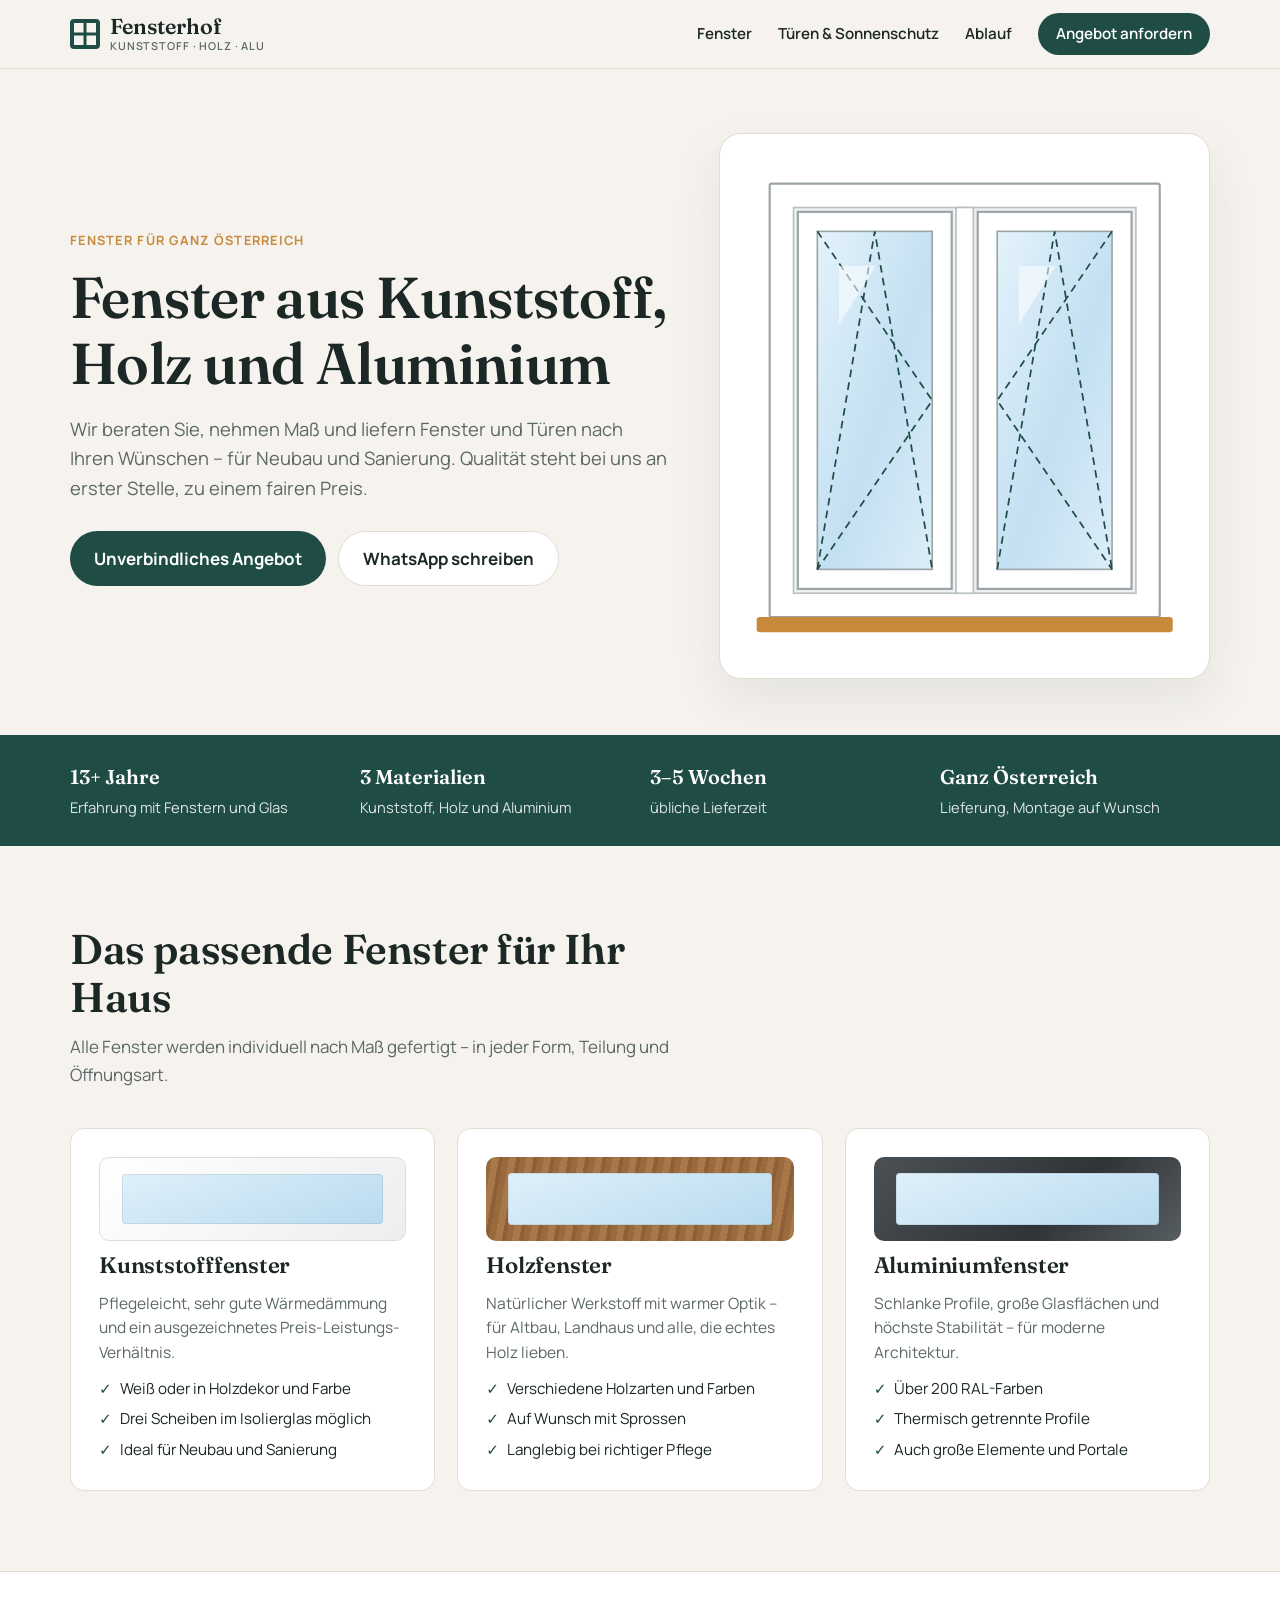
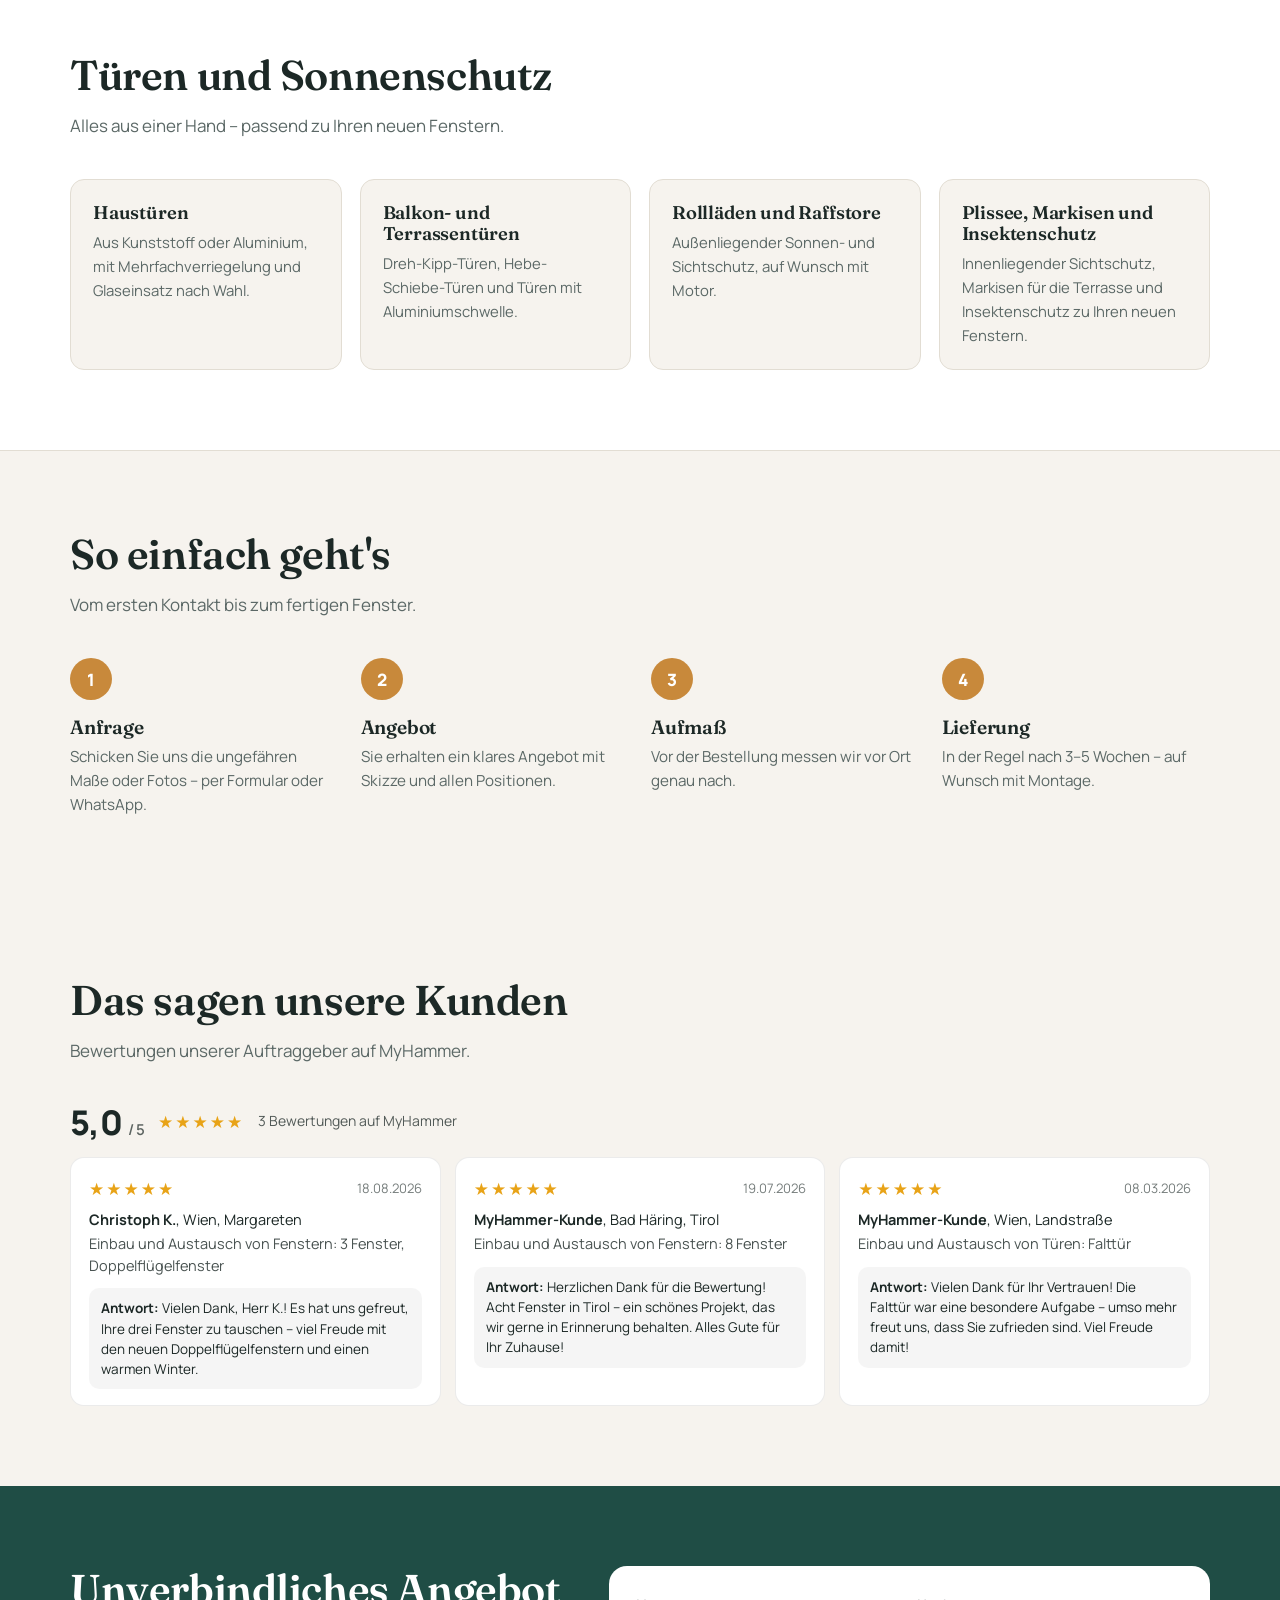
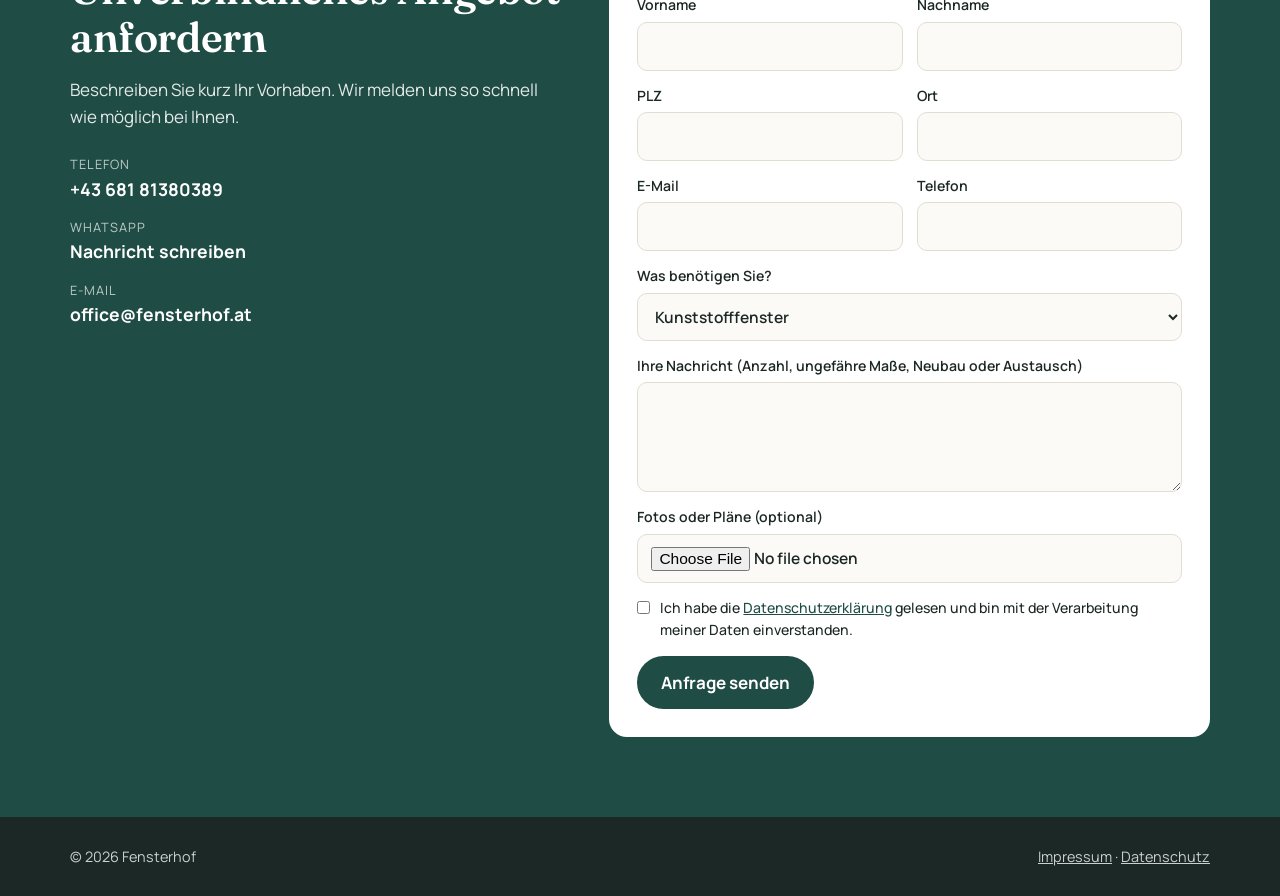
==== commit d45b759b: "Add files via upload" ====
--- a/index.html
+++ b/index.html
@@ -1,1179 +1,201 @@
 <!DOCTYPE html>
-<html lang="de-AT">
+<html lang="de">
 <head>
-<meta charset="utf-8">
-<meta name="viewport" content="width=device-width, initial-scale=1">
-
-<!-- ===== Google Consent Mode v2 — по умолчанию всё запрещено =====
-     AW-17923302542 заменить на ID конверсии кампании для fensterrechner.at -->
-<script>
-  window.dataLayer = window.dataLayer || [];
-  function gtag(){dataLayer.push(arguments);}
-  gtag('consent','default',{
-    ad_storage:'denied', ad_user_data:'denied',
-    ad_personalization:'denied', analytics_storage:'denied'
-  });
-</script>
-<script async src="https://www.googletagmanager.com/gtag/js?id=AW-17923302542"></script>
-<script>
-  gtag('js', new Date());
-  gtag('config','AW-17923302542');
-</script>
-
-<!-- ===== Microsoft Clarity — записи сессий и тепловые карты =====
-     Грузится ТОЛЬКО после согласия на cookies (кнопка "Akzeptieren").
-     ID проекта: ywyax8qgcj -->
-<script>
-function loadClarity(){
-  if(window.__clarityOn) return; window.__clarityOn = true;
-  (function(c,l,a,r,i,t,y){
-    c[a]=c[a]||function(){(c[a].q=c[a].q||[]).push(arguments)};
-    t=l.createElement(r); t.async=1; t.src="https://www.clarity.ms/tag/"+i;
-    y=l.getElementsByTagName(r)[0]; y.parentNode.insertBefore(t,y);
-  })(window, document, "clarity", "script", "ywyax8qgcj");
-}
-</script>
-<!-- ===== НАЗВАНИЕ САЙТА: поменять в двух местах — здесь и в блоке .brand ===== -->
-<title>FensterRechner — Kunststofffenster online berechnen</title>
-<meta name="description" content="Kunststofffenster von Drutex mit Lieferung in ganz Österreich. Berechnen Sie den Preis online in einer Minute.">
-<link rel="canonical" href="https://fensterrechner.at/">
-<meta name="robots" content="index, follow, max-image-preview:large">
-<meta name="theme-color" content="#2f4f45">
-<link rel="icon" href="favicon.svg" type="image/svg+xml">
-
-<!-- Vorschau beim Teilen (WhatsApp, Facebook, LinkedIn) -->
-<meta property="og:type" content="website">
-<meta property="og:site_name" content="FensterRechner">
-<meta property="og:locale" content="de_AT">
-<meta property="og:url" content="https://fensterrechner.at/">
-<meta property="og:title" content="Fensterpreise online berechnen — FensterRechner">
-<meta property="og:description" content="Maße eingeben, Profil und Verglasung wählen und sofort den Preis sehen — netto und brutto. Kunststofffenster von Drutex, Lieferung in ganz Österreich.">
-<meta property="og:image" content="https://fensterrechner.at/og.png">
-<meta property="og:image:width" content="1200">
-<meta property="og:image:height" content="630">
-<meta name="twitter:card" content="summary_large_image">
-<meta name="twitter:title" content="Fensterpreise online berechnen — FensterRechner">
-<meta name="twitter:description" content="Maße eingeben, Profil und Verglasung wählen und sofort den Preis sehen — netto und brutto.">
-<meta name="twitter:image" content="https://fensterrechner.at/og.png">
+<meta charset="UTF-8">
+<meta name="viewport" content="width=device-width, initial-scale=1.0">
+<title>Fensterhof – Fenster aus Kunststoff, Holz und Aluminium</title>
+<meta name="description" content="Fenster aus Kunststoff, Holz und Aluminium, Haustüren, Balkontüren und Sonnenschutz – Lieferung in ganz Österreich, Montage auf Wunsch. Jetzt unverbindliches Angebot anfordern.">
 <link rel="preconnect" href="https://fonts.googleapis.com">
 <link rel="preconnect" href="https://fonts.gstatic.com" crossorigin>
-<link href="https://fonts.googleapis.com/css2?family=Manrope:wght@500;600;700;800&family=Inter:wght@400;500;600&display=swap" rel="stylesheet">
-<style>
-:root{
-  /* Тёплая нейтральная база, один сдержанный акцент.
-     Чтобы сменить акцент на стальной синий — поменяйте три строки accent на
-     #2c4a63 / #21384b / #e8eef3, остальное трогать не нужно. */
-  --bg:#f6f4f1; --card:#fff; --ink:#1c1b18; --ink-2:#4c4a45; --muted:#8a857c;
-  --line:#e5e1d9; --line-2:#efece6;
-  --accent:#2f5d4f; --accent-d:#244a3f; --accent-l:#e9f0ec;
-  --warm:#c2622d; --warm-l:#fdf0e6; --sky:#2b6ea8;
-  --ok:#2b7a55; --warn:#a8482f;
-  --sans:"Inter",system-ui,-apple-system,sans-serif;
-  --head:"Manrope",var(--sans);
-  --sh:0 1px 2px rgba(28,27,24,.04);
-  --r:12px;
-}
-*{box-sizing:border-box}
-html{-webkit-text-size-adjust:100%;scroll-behavior:smooth}
-body{margin:0;background:var(--bg);color:var(--ink);font-family:var(--sans);font-size:15.5px;line-height:1.55}
-.wrap{max-width:1180px;margin:0 auto;padding:0 18px}
-
-/* ── Шапка ───────────────────────────────────────────── */
-.top{background:#fff;border-bottom:1px solid var(--line);position:sticky;top:0;z-index:20}
-.top .wrap{display:flex;align-items:center;justify-content:space-between;gap:16px;height:64px}
-.brand{font-family:var(--head);font-weight:800;font-size:20px;letter-spacing:-.01em;color:var(--ink);text-decoration:none}
-.brand span{color:var(--accent)}
-.top nav{display:flex;gap:20px;align-items:center}
-.top nav a{color:var(--ink-2);text-decoration:none;font-size:14.5px;font-weight:500}
-.top nav a:hover{color:var(--accent)}
-.top .tel{font-weight:600;color:var(--ink);white-space:nowrap}
-.top .mail{white-space:nowrap}
-@media(max-width:760px){.top nav a.hide-s{display:none}}
-/* Schmale Telefone: Kopfzeile muss ohne Querscrollen passen */
-@media(max-width:480px){
-  .top .wrap{gap:10px}
-  .brand{font-size:17px}
-  .top nav{gap:12px}
-  .top nav a{font-size:13.5px}
-  .top .tel{font-size:13.5px}
-}
-@media(max-width:380px){
-  .brand{font-size:15.5px}
-  .top nav a{font-size:12.5px}
-  .top .tel{font-size:12.5px}
-}
-/* clip, а не hidden: hidden делает body скролл-контейнером и ломает липкий чертёж */
-html,body{overflow-x:clip}
-@supports not (overflow-x:clip){ html,body{overflow-x:hidden} }
-/* в кнопках и плашках слова не рвём по слогам */
-.tile,.seg button,.pill,.chips button{hyphens:none;-webkit-hyphens:none}
-@media(max-width:380px){
-  /* на самых узких телефонах телефон в шапке прячем — он есть крупной кнопкой ниже */
-  .top .tel{display:none}
-  .top .wrap{gap:8px}
-  .brand{font-size:15.5px}
-  .seg{flex-wrap:wrap}
-  .seg button{padding:9px 11px;font-size:12.5px;flex:1 1 auto}
-  .modebar .seg button{padding:9px 11px;font-size:12.5px}
-}
-
-/* ── Первый экран ────────────────────────────────────── */
-.hero{padding:64px 0 38px}
-/* первый экран: текст слева, фото объекта справа */
-.hero-grid{display:grid;grid-template-columns:minmax(0,1.05fr) minmax(0,.95fr);gap:36px;align-items:center;margin-bottom:24px}
-.hero-img{margin:0;position:relative;border-radius:18px;overflow:hidden;background:#e4e0d8;
-  box-shadow:0 24px 44px -30px rgba(0,0,0,.5)}
-.hero-img img{display:block;width:100%;height:auto;aspect-ratio:4/3;object-fit:cover}
-.hero-img figcaption{position:absolute;left:0;right:0;bottom:0;padding:28px 16px 12px;font-size:13px;line-height:1.35;
-  color:#fff;background:linear-gradient(transparent,rgba(0,0,0,.62))}
-@media(max-width:860px){
-  .hero-grid{grid-template-columns:1fr;gap:18px;margin-bottom:18px}
-  .hero-img{border-radius:14px}
-  .hero-img img{aspect-ratio:16/10}
-}
-.gruss{font-size:15px;color:var(--accent);font-weight:600;margin:0 0 7px;
-  letter-spacing:.01em}
-.hero h1{font-family:var(--head);font-weight:800;font-size:clamp(25px,3.6vw,35px);
-  line-height:1.12;letter-spacing:-.022em;margin:0 0 14px;max-width:22ch}
-.hero p{font-size:16.5px;color:var(--ink-2);max-width:58ch;margin:0 0 10px;line-height:1.58}
-.hero p.last{margin-bottom:20px}
-.firmnr{font-size:13px;color:var(--muted);margin:0 0 14px;line-height:1.7}
-.firmnr b{color:var(--ink-2);font-weight:600}
-.pills{display:flex;flex-wrap:wrap;gap:9px}
-.pill{display:inline-flex;align-items:center;gap:7px;background:#fff;
-  border:1px solid var(--line);border-radius:999px;padding:8px 15px;
-  font-size:14px;color:var(--ink-2)}
-.pill svg{flex:0 0 auto;color:var(--sky)}
-.pill b{color:var(--ink);font-weight:600}
-/* Aktion */
-.aktion{display:flex;align-items:center;gap:12px;background:var(--warm-l);
-  border:1px solid #f0d2b6;border-left:4px solid var(--warm);border-radius:12px;
-  padding:13px 16px;margin:0 0 18px}
-.aktion-tx{font-size:15px;line-height:1.45;color:#6b3a18}
-.aktion-tx b{display:block;color:var(--warm);font-size:16.5px;font-family:var(--head);
-  letter-spacing:-.01em;margin-bottom:2px}
-.countdown{display:flex;gap:6px;margin-top:9px;flex-wrap:wrap}
-.cd-u{display:flex;flex-direction:column;align-items:center;min-width:48px;
-  background:#fff;border:1px solid #f0d2b6;border-radius:9px;padding:5px 8px 4px}
-.cd-u b{font-size:19px;font-weight:800;color:var(--warm);line-height:1.05;
-  font-variant-numeric:tabular-nums}
-.cd-u span{font-size:10.5px;letter-spacing:.04em;text-transform:uppercase;color:#9a6b47}
-@media(max-width:480px){.aktion{padding:12px 13px;gap:10px}.aktion-tx{font-size:14px}}
-
-/* ── Общее ───────────────────────────────────────────── */
-.card{background:var(--card);border:1px solid var(--line);border-radius:var(--r);padding:24px}
-@media(max-width:620px){
-  .card{padding:16px}
-  .startpick{padding:14px 15px;margin-bottom:14px}
-  .hero{padding:30px 0 22px}
-  .hero p{font-size:15.5px;margin-bottom:8px}
-  .layout{gap:14px}
-}
-/* образцы цвета */
-.swatches{display:flex;flex-wrap:wrap;gap:10px;margin-top:10px}
-.swatches .sw{display:flex;flex-direction:column;align-items:center;gap:4px;width:62px}
-.swatches button{width:38px;height:38px;border-radius:9px;border:2px solid var(--line);
-  cursor:pointer;padding:0}
-.swatches button[aria-pressed="true"]{border-color:var(--accent);
-  box-shadow:0 0 0 3px var(--accent-l)}
-.swatches .nm{font-size:10.5px;line-height:1.15;color:var(--muted);text-align:center}
-.swatches .sw button[aria-pressed="true"] + .nm{color:var(--ink);font-weight:600}
-/* вид снаружи */
-.outside{margin-top:14px;border-top:1px solid var(--line);padding-top:12px}
-.outside svg{width:100%;max-width:270px;height:auto;display:block}
-/* счётчик в шапке */
-.cart{display:inline-flex;align-items:center;gap:6px}
-.cart .cnt{background:var(--accent);color:#fff;border-radius:999px;
-  padding:1px 8px;font-size:12px;font-weight:600;line-height:1.5}
-/* миниатюра в списке */
-td.thumb{width:86px;padding-right:0}
-td.thumb svg{width:78px;height:60px;display:block}
-/* липкая панель цены на телефоне */
-.dock{display:none}
-@media(max-width:980px){
-  .dock{display:flex;position:fixed;left:0;right:0;bottom:0;z-index:30;
-    align-items:center;justify-content:space-between;gap:12px;
-    background:#fff;border-top:1px solid var(--line);padding:10px 16px;
-    box-shadow:0 -3px 14px rgba(28,27,24,.07)}
-  .dock .d-sum{display:flex;flex-direction:column;line-height:1.2}
-  .dock .d-sum span{font-size:11.5px;color:var(--muted);text-transform:uppercase;letter-spacing:.03em}
-  .dock .d-sum b{font-family:var(--head);font-size:19px}
-  .dock .btn{width:auto;margin:0;padding:11px 20px;white-space:nowrap}
-  body{padding-bottom:82px}
-}
-/* печать заявки */
-@media print{
-  .top,.hero,.layout,.dock,footer,.btn,.del,#clr{display:none!important}
-  /* на бумаге не нужны органы управления — только сама заявка */
-  .modebar,.bulk,.consent,#send-hint,.cookie,.callbox{display:none!important}
-  input,textarea{border:0!important;padding-left:0!important;background:transparent!important}
-  input::placeholder,textarea::placeholder{color:transparent!important}
-  body{background:#fff;padding:0}
-  .card{box-shadow:none;border:0;padding:0}
-  h2.sec{margin:0 0 12px}
-}
-.bulk{border:1px solid var(--line);border-radius:11px;padding:12px 13px;margin-bottom:14px;
-  background:var(--line-2)}
-.bulkrow{display:flex;align-items:flex-start;gap:10px;margin-bottom:7px}
-.bulkrow>span:first-child{min-width:96px;font-size:12.5px;color:var(--muted);padding-top:6px}
-.bulk .chips{margin:0;gap:6px}
-.bulk .chip{padding:5px 11px;font-size:12px;border-radius:999px}
-.bulk .chip[aria-pressed="true"]{border-color:var(--accent);color:var(--accent);font-weight:600}
-@media(max-width:620px){ .bulkrow{flex-direction:column;gap:4px} .bulkrow>span:first-child{padding:0} }
-h2.sec{font-family:var(--head);font-weight:700;font-size:26px;letter-spacing:-.015em;margin:56px 0 18px}
-.lbl{font-size:12.5px;font-weight:600;letter-spacing:.03em;text-transform:uppercase;color:var(--muted)}
-
-.startpick{margin:0 0 18px;padding:18px 20px}
-.outside summary{cursor:pointer;font-size:13px;letter-spacing:.06em;text-transform:uppercase;
-  color:var(--muted);font-weight:600;padding:9px 0;list-style:none}
-.outside summary::-webkit-details-marker{display:none}
-.outside summary::before{content:"+ ";color:var(--accent);font-weight:800}
-.outside[open] summary::before{content:"– "}
-.layout{display:grid;grid-template-columns:minmax(0,1fr) 392px;gap:22px;align-items:start}
-/* сетка не должна растягиваться под содержимое — иначе карточка вылезает за экран */
-.layout>*,.viewgrid>*{min-width:0}
-@media(max-width:980px){.layout{grid-template-columns:1fr}}
-.stage{position:sticky;top:82px}
-
-/* Чертёж едет с экраном: на телефоне карточка липнет под шапкой */
-.specinfo{margin-top:22px}
-@media(max-width:980px){.specinfo{margin-top:14px}}
-@media(min-width:981px){
-  /* чертёж липкий в левой колонке; спецификация — отдельной полосой под обеими
-     колонками, иначе липкая карточка наезжает на неё при прокрутке */
-  .specinfo{display:grid;grid-template-columns:minmax(0,1fr) 340px;gap:28px;align-items:start}
-  .specinfo .spec{border-left:0;padding-left:0}
-  .specinfo .spec dl{columns:2;column-gap:40px}
-  .specinfo .spec dt{break-inside:avoid;break-after:avoid;margin-top:11px}
-  .specinfo .spec dd{break-inside:avoid;break-before:avoid}
-  .specinfo .facts{grid-template-columns:repeat(2,1fr)}
-}
-@media(max-width:980px){
-  /* блочный поток вместо сетки — иначе липкому чертежу некуда двигаться */
-  .layout{display:block}
-  .layout>section.card{margin-bottom:14px}
-  .stage{position:sticky;top:58px;z-index:6;padding:10px 12px;
-    box-shadow:0 12px 24px -18px rgba(0,0,0,.45)}
-  .stage .plan{height:26vh;width:100%}
-  .stage .outside{display:none}
-  .stage .lbl{font-size:11px;margin-bottom:4px!important}
-  /* чтобы якорные переходы не уводили элемент под липкий чертёж */
-  .field,#add,#korb,.card{scroll-margin-top:calc(26vh + 90px)}
-}
-
-
-/* ── Чертёж ──────────────────────────────────────────── */
-.viewgrid{display:grid;grid-template-columns:minmax(0,1fr) 186px;gap:18px}
-@media(max-width:620px){.viewgrid{grid-template-columns:1fr}}
-svg.plan{width:100%;height:auto;display:block;touch-action:manipulation}
-.fld{cursor:pointer}
-.fld .hit{fill:transparent}
-.fld:hover .hit{fill:rgba(47,93,79,.09)}
-.fld:focus{outline:none}
-.fld:focus-visible .hit{fill:rgba(47,93,79,.15)}
-
-/* Спецификация сбоку */
-.spec{border-left:1px solid var(--line);padding-left:16px}
-@media(max-width:620px){.spec{border-left:0;border-top:1px solid var(--line);padding-left:0;padding-top:14px}}
-.spec h3{font-family:var(--head);font-size:13px;font-weight:700;letter-spacing:.04em;
-  text-transform:uppercase;color:var(--muted);margin:0 0 12px}
-.spec dl{margin:0}
-.spec dt{font-size:12px;color:var(--muted);margin-top:11px}
-.spec dt:first-child{margin-top:0}
-.spec dd{margin:1px 0 0;font-size:13.5px;font-weight:500;line-height:1.35}
-.spec a{color:var(--accent);font-size:12.5px;text-decoration:none;border-bottom:1px solid var(--line)}
-.spec a:hover{border-color:var(--accent)}
-
-.facts{display:grid;grid-template-columns:repeat(4,1fr);gap:1px;background:var(--line);
-  border:1px solid var(--line);border-radius:10px;overflow:hidden;margin-top:16px}
-.facts div{background:#fff;padding:9px 11px}
-.facts span{display:block;font-size:11.5px;color:var(--muted)}
-.facts b{font-size:15px;font-weight:600;font-variant-numeric:tabular-nums}
-@media(max-width:620px){.facts{grid-template-columns:repeat(2,1fr)}}
-
-/* ── Управление ──────────────────────────────────────── */
-.chips{display:flex;flex-wrap:wrap;gap:7px;margin-bottom:18px}
-.chips{gap:8px}
-.chip span{display:block;font-size:10.5px;color:var(--muted);margin-top:1px}
-.chip svg{width:100%;height:46px;display:block;margin-bottom:4px}
-#presets .chip{width:98px;padding:7px 6px;text-align:center;font-size:11px;line-height:1.25;
-  white-space:normal;hyphens:auto}
-.chip{border:1px solid var(--line);background:#fff;border-radius:14px;padding:6px 13px;
-  font-size:14px;color:var(--ink-2);cursor:pointer;font-family:var(--sans)}
-.chip:hover{border-color:var(--accent);color:var(--accent)}
-.chip:active{transform:translateY(1px)}
-
-.seg{display:flex;background:var(--line-2);border-radius:10px;padding:3px;gap:3px}
-.seg button svg{display:block;width:46px;height:34px;margin:0 auto 3px;
-  fill:none;stroke:currentColor;stroke-width:1.4;opacity:.75}
-.seg button svg .gl{fill:var(--line-2);stroke:currentColor;stroke-width:1}
-.seg button[aria-pressed="true"] svg{opacity:1}
-.seg button small{display:block;font-size:10.5px;font-weight:400;opacity:.72;margin-top:1px}
-.seg button{flex:1;border:0;background:transparent;border-radius:8px;padding:8px 6px;cursor:pointer;
-  font-family:var(--sans);font-size:14px;font-weight:500;color:var(--ink-2);white-space:nowrap}
-.seg button[aria-pressed="true"]{background:#fff;color:var(--ink);font-weight:600;
-  box-shadow:inset 0 0 0 1px var(--line)}
-.seg button:disabled{opacity:.4;cursor:default}
-
-.field{margin-bottom:16px}
-.field>.lbl{display:block;margin-bottom:7px}
-.dimrow{display:flex;align-items:center;gap:10px;margin-bottom:6px}
-.dimrow input[type=number]{width:104px;font-family:var(--sans);font-size:16px;font-weight:600;
-  padding:8px 10px;border:1px solid var(--line);border-radius:9px;background:var(--line-2);
-  text-align:right;font-variant-numeric:tabular-nums;color:var(--ink)}
-.dimrow .unit{color:var(--muted);font-size:13.5px}
-input[type=number]:focus,input[type=text]:focus{outline:2px solid var(--accent);outline-offset:-1px;background:#fff}
-input[type=range]{width:100%;accent-color:var(--accent);margin:0}
-
-.tiles{display:grid;grid-template-columns:repeat(4,1fr);gap:8px}
-.tile{border:1px solid var(--line);background:#fff;border-radius:11px;padding:10px 4px 8px;cursor:pointer;
-  display:flex;flex-direction:column;align-items:center;gap:7px;transition:.12s}
-.tile:hover:not(:disabled){border-color:var(--accent)}
-.tile:active:not(:disabled){transform:translateY(1px)}
-.tile:disabled{opacity:.35;cursor:default}
-.tile[aria-pressed="true"]{border-color:var(--accent);background:var(--accent-l);box-shadow:inset 0 0 0 1px var(--accent)}
-.tile span{font-size:12.5px;color:var(--ink-2);line-height:1.15;text-align:center}
-.tile[aria-pressed="true"] span{color:var(--accent-d);font-weight:600}
-
-.opts{display:flex;flex-direction:column;gap:2px}
-.opt{display:flex;align-items:center;gap:10px;cursor:pointer;padding:7px 0;font-size:14.5px}
-.opt input{width:18px;height:18px;accent-color:var(--accent);margin:0;cursor:pointer;flex:none}
-.opt.off{opacity:.4;cursor:default}
-.note{font-size:12.5px;color:var(--muted);margin:4px 0 0}
-.note.warn{color:var(--warn)}
-
-details.how{margin-top:8px}
-details.how summary{cursor:pointer;font-size:13.5px;color:var(--accent);list-style:none}
-details.how summary::-webkit-details-marker{display:none}
-details.how summary::before{content:"▸ ";font-size:11px}
-details.how[open] summary::before{content:"▾ "}
-.howbox{border:1px solid var(--line);border-radius:11px;padding:12px;margin-top:9px;background:var(--line-2)}
-.howbox p{margin:9px 0 0;font-size:13px;color:var(--ink-2)}
-.howbox a{color:var(--accent)}
-
-.stepper{display:flex;align-items:center;gap:8px}
-.stepbtn{width:34px;height:34px;border:1px solid var(--line);background:#fff;border-radius:9px;
-  font-size:19px;line-height:1;cursor:pointer;color:var(--ink);display:grid;place-items:center;padding:0}
-.stepbtn:hover:not(:disabled){border-color:var(--accent);color:var(--accent)}
-.stepbtn:disabled{opacity:.35;cursor:default}
-.stepval{min-width:26px;text-align:center;font-size:16px;font-weight:600;font-variant-numeric:tabular-nums}
-
-/* ── Цена ────────────────────────────────────────────── */
-.price{border-top:1px solid var(--line);margin-top:18px;padding-top:14px}
-.price table{width:100%;border-collapse:collapse;font-variant-numeric:tabular-nums}
-.price td{padding:4px 0;font-size:14.5px;color:var(--ink-2)}
-.price td:last-child{text-align:right;white-space:nowrap;color:var(--ink);font-weight:500}
-.price tr.sum td{border-top:1px solid var(--line-2);padding-top:9px}
-.price tr.total td{padding-top:8px}
-.price tr.total td:first-child{font-weight:600;color:var(--ink);vertical-align:middle}
-.price tr.total td:last-child{font-family:var(--head);font-size:30px;font-weight:800;color:var(--ink);letter-spacing:-.025em}
-
-.btn{width:100%;border:0;border-radius:11px;padding:14px 18px;cursor:pointer;
-  font-family:var(--head);font-size:16px;font-weight:700;background:var(--accent);color:#fff;margin-top:14px}
-.btn:hover{background:var(--accent-d)}
-.btn:active{transform:translateY(1px)}
-.btn.sec{background:#fff;color:var(--ink);border:1px solid var(--line)}
-.btn.sec:hover{background:var(--line-2)}
-/* ── Блок про монтаж на первом экране ────────────────── */
-.montage{margin-top:26px;background:var(--card);border:1px solid var(--line);
-  border-radius:var(--r);padding:20px 22px;max-width:62ch}
-.montage h3{font-family:var(--head);font-weight:700;font-size:16.5px;margin:0 0 8px}
-.montage p{margin:0 0 10px;color:var(--ink-2);font-size:14.5px}
-.montage ul{margin:0 0 10px;padding-left:20px;color:var(--ink-2);font-size:14.5px}
-.montage li{margin-bottom:4px}
-.montage b{color:var(--ink)}
-@media(max-width:620px){.montage{padding:16px 18px}}
-
-/* ── Cookie-баннер ───────────────────────────────────── */
-.cookie{position:fixed;left:0;right:0;bottom:0;z-index:60;background:var(--ink);
-  color:#fff;padding:14px 18px;display:flex;flex-wrap:wrap;align-items:center;
-  gap:10px 20px;justify-content:space-between}
-.cookie.hidden{display:none}
-.cookie p{margin:0;color:#e9e7e3;font-size:14px;max-width:620px}
-.cookie a{color:#fff;text-decoration:underline}
-.cookie .c-btns{display:flex;gap:10px}
-.cookie button{font:inherit;font-weight:600;font-size:14px;padding:8px 17px;
-  border-radius:8px;cursor:pointer}
-.c-ok{background:#fff;color:var(--ink);border:none}
-.c-no{background:transparent;color:#fff;border:1.5px solid rgba(255,255,255,.45)}
-@media(max-width:980px){.cookie{bottom:64px}}
-@media(max-width:560px){.cookie .c-btns{width:100%}.cookie button{flex:1}}
-
-/* ── Согласие на обработку данных ────────────────────── */
-.consent{display:flex;gap:10px;align-items:flex-start;margin:14px 0 4px;
-  font-size:14px;color:var(--ink-2);line-height:1.5}
-.consent input{margin-top:3px;flex:none}
-
-:focus-visible{outline:2px solid var(--accent);outline-offset:2px}
-
-/* ── Корзина ─────────────────────────────────────────── */
-table.list{width:100%;border-collapse:collapse;font-size:14px}
-table.list th{text-align:left;font-size:12px;font-weight:600;letter-spacing:.03em;text-transform:uppercase;
-  color:var(--muted);border-bottom:1px solid var(--line);padding:0 10px 8px 0}
-table.list td{border-bottom:1px solid var(--line-2);padding:10px 10px 10px 0;vertical-align:top}
-table.list td.num,table.list th.num{text-align:right;padding-right:0;white-space:nowrap;font-variant-numeric:tabular-nums}
-table.list tr.grand td{border:0;border-top:2px solid var(--line);padding-top:12px;font-size:17px;font-weight:700}
-table.list .del{border:0;background:transparent;color:var(--muted);cursor:pointer;font-size:19px;line-height:1;padding:0 2px}
-table.list .del:hover{color:var(--warn)}
-/* Корзина на телефоне: таблица из 7 колонок не влезает —
-   убираем номер и эскиз, фиксируем ширины, разрешаем перенос цен. */
-@media(max-width:620px){
-  table.list{table-layout:fixed;font-size:13px}
-  table.list th:first-child,table.list td:first-child,
-  table.list th:nth-child(2),table.list td.thumb{display:none}
-  table.list th,table.list td{padding:9px 5px 9px 0;word-break:break-word;overflow-wrap:anywhere}
-  table.list td.num,table.list th.num{white-space:normal}
-  table.list th:nth-child(3),table.list td:nth-child(3){width:27%}
-  table.list th:nth-child(5),table.list td:nth-child(5){width:11%}
-  table.list th:nth-child(6),table.list td:nth-child(6){width:24%}
-  table.list th:last-child,table.list td:last-child{width:22px;padding-right:0}
-  table.list tr.grand td{font-size:15.5px}
-  table.list tr>td[colspan]{width:auto}
-  table.list th{font-size:10.5px;letter-spacing:0;hyphens:none}
-}
-/* шапка: на средних телефонах номер уже не помещается рядом с корзиной */
-@media(max-width:440px){
-  .top .wrap{gap:10px}
-  .top nav{gap:11px}
-  .top nav a,.top .tel{font-size:12.5px}
-}
-.empty{color:var(--muted);padding:8px 0 2px}
-
-.form{display:grid;grid-template-columns:repeat(3,1fr);gap:12px;margin-top:20px}
-@media(max-width:760px){.form{grid-template-columns:1fr 1fr}}
-@media(max-width:460px){.form{grid-template-columns:1fr}}
-.form .full{grid-column:1/-1}
-.inp{display:flex;flex-direction:column;gap:5px}
-.inp label{font-size:12.5px;color:var(--muted)}
-.inp input{border:1px solid var(--line);border-radius:9px;padding:9px 11px;font-size:15px;
-  font-family:var(--sans);background:#fbfcfd;color:var(--ink);width:100%}
-.addr{border:1px solid var(--line);border-radius:11px;padding:14px;margin-top:12px;background:#fbfcfd}
-.addr .hd{display:flex;justify-content:space-between;align-items:center;margin-bottom:10px}
-.addr .hd b{font-size:14px}
-.addr .rm{border:0;background:transparent;color:var(--muted);cursor:pointer;font-size:13px}
-.addr .rm:hover{color:var(--warn)}
-.addr .form{margin-top:0}
-
-footer{margin-top:56px;background:#fff;border-top:1px solid var(--line);padding:30px 0 40px}
-footer .cols{display:grid;grid-template-columns:1.4fr 1fr 1fr;gap:24px}
-@media(max-width:760px){footer .cols{grid-template-columns:1fr}}
-footer p,footer li{font-size:13.5px;color:var(--ink-2);margin:5px 0}
-footer h4{font-family:var(--head);font-size:14px;margin:0 0 8px}
-footer ul{list-style:none;padding:0;margin:0}
-.fine{font-size:12px;color:var(--muted);margin-top:22px;border-top:1px solid var(--line-2);padding-top:14px}
-/* Telefon-Hinweis über dem Rechner */
-.callbox{display:flex;gap:16px;align-items:center;text-decoration:none;
-  background:var(--accent);border-radius:14px;padding:17px 20px;margin:0 0 22px;color:#fff}
-.callbox:hover{background:var(--accent-d)}
-.callbox-tx{flex:1 1 auto;font-size:14.5px;line-height:1.5;color:#dbe8e2}
-.callbox-tx b{display:block;font-size:16.5px;color:#fff;margin-bottom:3px;
-  font-family:var(--head);letter-spacing:-.01em}
-.callbox-nr{flex:0 0 auto;display:flex;align-items:center;gap:9px;background:#fff;
-  color:var(--accent);font-weight:800;font-size:19px;letter-spacing:-.01em;
-  border-radius:11px;padding:13px 19px;white-space:nowrap}
-@media(max-width:620px){
-  .callbox{flex-direction:column;align-items:stretch;gap:13px;padding:16px}
-  .callbox-nr{justify-content:center;font-size:21px;padding:15px}
-}
-.modebar{display:flex;justify-content:center;margin:0 0 22px}
-.modebar .seg{padding:4px;gap:4px}
-.modebar .seg button{padding:11px 22px;font-size:14.5px}
-select.sel{width:100%;padding:11px 12px;border:1px solid var(--line);border-radius:9px;
-  background:#fff;font:inherit;font-size:14.5px;color:var(--ink);appearance:none;
-  background-image:linear-gradient(45deg,transparent 50%,var(--muted) 50%),
-    linear-gradient(135deg,var(--muted) 50%,transparent 50%);
-  background-position:calc(100% - 19px) 50%,calc(100% - 14px) 50%;
-  background-size:5px 5px,5px 5px;background-repeat:no-repeat}
-select.sel:focus{outline:2px solid var(--accent);outline-offset:1px}
-.opt .pz{font-weight:600;color:var(--ink);white-space:nowrap}
-.opt input:disabled+span{color:var(--muted)}
-.acclist{max-height:none}
-.fk-rows td{padding:4px 0;font-size:13.5px;color:var(--ink-2)}
-.fk-rows td:last-child{text-align:right;white-space:nowrap;color:var(--ink);font-weight:500}
-@media(prefers-reduced-motion:reduce){*{transition:none!important;scroll-behavior:auto}}
-
-/* ── Referenzen ── */
-.refs{display:grid;grid-template-columns:repeat(3,1fr);gap:12px}
-.refs a{display:block;position:relative;border-radius:12px;overflow:hidden;aspect-ratio:4/3;background:#e9e6e0}
-.refs img{width:100%;height:100%;object-fit:cover;display:block;transition:transform .35s}
-.refs a:hover img{transform:scale(1.04)}
-.refs span{position:absolute;left:0;right:0;bottom:0;padding:22px 12px 10px;font-size:13px;color:#fff;
-  background:linear-gradient(transparent,rgba(0,0,0,.6))}
-.refs-note{color:var(--muted,#6f6a62);font-size:14px;margin:10px 0 0}
-@media(max-width:620px){.refs{grid-template-columns:repeat(2,1fr);gap:8px}
-  .refs span{font-size:11px;padding:18px 8px 7px;white-space:nowrap;overflow:hidden;text-overflow:ellipsis}}
-.lb{position:fixed;inset:0;background:rgba(0,0,0,.88);display:none;align-items:center;justify-content:center;z-index:50;cursor:zoom-out}
-.lb.on{display:flex}.lb img{max-width:94vw;max-height:92vh;border-radius:8px}
-
-/* ── Bewertungen ── */
-.rv-head{display:flex;align-items:center;gap:14px;flex-wrap:wrap;margin-bottom:18px}
-.rv-score{font-size:34px;font-weight:800;letter-spacing:-.02em;line-height:1}
-.rv-score small{font-size:15px;font-weight:600;opacity:.7;margin-left:6px}
-.rv-stars{color:#e8a317;letter-spacing:2px;font-size:17px}
-.rv-src{font-size:14px;opacity:.75}
-.rv-grid{display:grid;grid-template-columns:repeat(3,1fr);gap:14px}
-.rv-card{background:#fff;border:1px solid rgba(0,0,0,.08);border-radius:14px;padding:18px 18px 16px;font-size:14.5px;line-height:1.5}
-.rv-top{display:flex;justify-content:space-between;align-items:center;margin-bottom:8px}
-.rv-date{font-size:13px;opacity:.6}
-.rv-who{margin:0 0 2px}.rv-job{margin:0 0 12px;opacity:.8}
-.rv-ans{margin:0;padding:10px 12px;border-radius:10px;background:rgba(0,0,0,.04);font-size:13.5px}
-.rv-ans span{font-weight:700}
-@media(max-width:860px){.rv-grid{grid-template-columns:1fr}}
-</style>
-
-<!-- ===== Schema.org: damit Suchmaschinen und KI-Assistenten verstehen,
-     was diese Seite ist. Beim Aendern von Telefon/Adresse hier mitaendern. ===== -->
-<script type="application/ld+json">
-{
-  "@context": "https://schema.org",
-  "@graph": [
-    {
-      "@type": "WebApplication",
-      "@id": "https://fensterrechner.at/#rechner",
-      "name": "FensterRechner",
-      "url": "https://fensterrechner.at/",
-      "applicationCategory": "BusinessApplication",
-      "operatingSystem": "Alle (Browser)",
-      "inLanguage": "de-AT",
-      "browserRequirements": "Benoetigt JavaScript",
-      "description": "Online-Rechner fuer Fensterpreise in Oesterreich. Masse eingeben, Profil, Verglasung, Beschlag und Zubehoer waehlen und sofort den Preis netto und brutto sehen, inklusive Uw- und Rw-Wert, Zeichnung und Spezifikation.",
-      "offers": {
-        "@type": "Offer",
-        "price": "0",
-        "priceCurrency": "EUR",
-        "description": "Die Nutzung des Rechners ist kostenlos und unverbindlich."
-      },
-      "featureList": [
-        "Sofortige Preisberechnung fuer Kunststofffenster",
-        "Preis netto und brutto inklusive 20 % MwSt.",
-        "Uw-Wert und Schalldaemmwert Rw je Element",
-        "Massstabsgetreue Zeichnung jedes Elements",
-        "Spezifikation als PDF zum Herunterladen",
-        "Warenkorb mit mehreren Lieferadressen"
-      ],
-      "provider": { "@id": "https://fensterrechner.at/#firma" }
-    },
-    {
-      "@type": "HomeAndConstructionBusiness",
-      "@id": "https://fensterrechner.at/#firma",
-      "name": "FensterRechner",
-      "legalName": "Veniamin Kononenko e.U.",
-      "url": "https://fensterrechner.at/",
-      "telephone": "+43 681 81380389",
-      "vatID": "ATU83265958",
-      "priceRange": "€€",
-      "currenciesAccepted": "EUR",
-      "address": {
-        "@type": "PostalAddress",
-        "streetAddress": "Seitenstettengasse 5/37",
-        "postalCode": "1010",
-        "addressLocality": "Wien",
-        "addressCountry": "AT"
-      },
-      "areaServed": { "@type": "Country", "name": "Österreich" },
-      "knowsLanguage": ["de", "ru"],
-      "knowsAbout": ["Kunststofffenster", "Holzfenster", "Aluminiumfenster", "Haustüren", "Balkon- und Terrassentüren", "Dachfenster"]
-    },
-    {
-      "@type": "WebSite",
-      "@id": "https://fensterrechner.at/#website",
-      "url": "https://fensterrechner.at/",
-      "name": "FensterRechner",
-      "inLanguage": "de-AT",
-      "publisher": { "@id": "https://fensterrechner.at/#firma" }
-    }
-  ]
-}
-</script>
+<link href="https://fonts.googleapis.com/css2?family=Fraunces:opsz,wght@9..144,600&family=Manrope:wght@400;500;600;700;800&display=swap" rel="stylesheet">
+<link rel="canonical" href="https://fensterhof.at/">
+<link rel="stylesheet" href="style.css">
 </head>
 <body>
 
-<div class="cookie hidden" id="cookie">
-  <p>Wir setzen Cookies von Google Ads ein, um die Wirksamkeit unserer Anzeigen zu
-     messen. Details in der <a href="datenschutz.html">Datenschutzerklärung</a>.</p>
-  <div class="c-btns">
-    <button class="c-no" type="button" id="c-no">Ablehnen</button>
-    <button class="c-ok" type="button" id="c-ok">Akzeptieren</button>
-  </div>
-</div>
-
-<header class="top">
-  <div class="wrap">
-    <!-- ===== НАЗВАНИЕ САЙТА ===== -->
-    <a class="brand" href="#">Fenster<span>Rechner</span></a>
-    <nav>
-      <a href="#kalk" class="hide-s">Berechnung</a>
-      <a href="#korb" class="cart">Anfrage<span class="cnt" id="cnt" hidden>0</span></a>
-      <a class="mail hide-s" href="mailto:office@fensterhof.at">office@fensterhof.at</a>
-      <a class="tel" href="tel:+4368181380389">+43 681 81380389</a>
+<header class="site-header">
+  <div class="container header-inner">
+    <a href="#top" class="logo">
+      <span class="logo-mark"></span>
+      <span class="logo-text">Fensterhof<small>Kunststoff · Holz · Alu</small></span>
+    </a>
+    <button class="menu-toggle" id="menu-toggle" aria-label="Menü">Menü</button>
+    <nav class="nav" id="nav">
+      <a href="#fenster">Fenster</a>
+      <a href="#produkte">Türen &amp; Sonnenschutz</a>
+      <a href="#ablauf">Ablauf</a>
+      <a href="#kontakt" class="btn btn-small">Angebot anfordern</a>
     </nav>
   </div>
 </header>
 
-<section class="hero">
-  <div class="wrap">
-    <div class="hero-grid">
-      <div class="hero-tx">
-        <p class="gruss">Herzlich willkommen auf unserer Website</p>
-        <h1>Fenster, Türen und Portale aus Kunststoff, Aluminium und Holz — Lieferung in ganz Österreich</h1>
-        <p>Stellen Sie Ihr Fenster Schritt für Schritt zusammen und sehen Sie sofort den Preis. Profil von Drutex, Beschlag von MACO, Verglasung nach Wahl — zweifach oder Wärmeschutz.</p>
-        <p>Bei Bestellung ohne Montage werden die Fenster auf Paletten mit einem Spezialfahrzeug an der angegebenen Adresse abgeladen.</p>
-        <p class="last">Fertigung nach europäischen Normen.</p>
-
-        <p class="firmnr">
-          GISA-Zahl (Gewerberegister Österreich): <b>39264022</b><br>
-          UID-Nummer (Steuernummer Österreich): <b>ATU83265958</b>
-        </p>
-      </div>
-      <figure class="hero-img">
-        <img src="images/hero-haus.jpg" width="1400" height="1050" fetchpriority="high"
-             alt="Einfamilienhaus im Neubau mit anthrazitfarbenen Fenstern und Terrassentür">
-        <figcaption>Neubau, Niederösterreich — Fenster in Anthrazit, geliefert und montiert von uns</figcaption>
-      </figure>
-    </div>
-
-    <div class="aktion">
-      <div class="aktion-tx">
-        <b>Aktion vom 1. bis 31. Oktober 2026: alle Preise bereits mit 15 % Rabatt</b>
-        Jetzt berechnen und Anfrage senden — die Aktion endet am 31. Oktober 2026.
-        <span class="countdown" id="cd" aria-live="off"></span>
-      </div>
-    </div>
-
-    <div class="pills">
-      <span class="pill"><svg viewBox="0 0 24 24" width="16" height="16" fill="none" stroke="currentColor" stroke-width="1.8" stroke-linecap="round" stroke-linejoin="round"><path d="M10 13.5V4a2 2 0 1 1 4 0v9.5a4 4 0 1 1-4 0z"/><path d="M12 9v5"/></svg><b>Ug ab 0,5</b> W/m²·K</span>
-      <span class="pill"><svg viewBox="0 0 24 24" width="16" height="16" fill="none" stroke="currentColor" stroke-width="1.8" stroke-linecap="round" stroke-linejoin="round"><path d="M1 3h12v10H1z"/><path d="M13 7h4l3 3v3h-7z"/><circle cx="6" cy="17" r="2"/><circle cx="17" cy="17" r="2"/></svg>Lieferung <b>kostenlos ab 4200 €</b></span>
-      <span class="pill"><svg viewBox="0 0 24 24" width="16" height="16" fill="none" stroke="currentColor" stroke-width="1.8" stroke-linecap="round" stroke-linejoin="round"><circle cx="12" cy="12" r="9"/><path d="M12 7v5l3.5 2"/></svg>Lieferzeit <b>3–4 Wochen</b></span>
-      <span class="pill"><svg viewBox="0 0 24 24" width="16" height="16" fill="none" stroke="currentColor" stroke-width="1.8" stroke-linecap="round" stroke-linejoin="round"><path d="M9 2h6"/><path d="M12 5v0"/><circle cx="12" cy="13" r="8"/><path d="M12 9.5V13"/><path d="M18.5 6.5 20 5"/></svg>Express — <b>2 Wochen</b> auf Anfrage</span>
-      <span class="pill"><svg viewBox="0 0 24 24" width="16" height="16" fill="none" stroke="currentColor" stroke-width="1.8" stroke-linecap="round" stroke-linejoin="round"><path d="M14.7 6.3a4 4 0 0 1 5.3 5L22 13l-3 3-1.7-2a4 4 0 0 1-5-5.3z"/><path d="M14 10 4 20l-2-2L12 8"/></svg>Montage — <b>wird individuell vereinbart</b></span>
-    </div>
-
+<main id="top">
+
+  <!-- Startbereich -->
+  <section class="hero">
+    <div class="container hero-grid">
+      <div>
+        <span class="eyebrow">Fenster für ganz Österreich</span>
+        <h1>Fenster aus Kunststoff, Holz und Aluminium</h1>
+        <p class="lead">Wir beraten Sie, nehmen Maß und liefern Fenster und Türen nach Ihren Wünschen – für Neubau und Sanierung. Qualität steht bei uns an erster Stelle, zu einem fairen Preis.</p>
+        <div class="hero-actions">
+          <a href="#kontakt" class="btn">Unverbindliches Angebot</a>
+          <a href="https://wa.me/4368181380389" class="btn btn-light" target="_blank" rel="noopener">WhatsApp schreiben</a>
+        </div>
+      </div>
+
+      <div class="hero-art" aria-hidden="true">
+        <svg viewBox="0 0 400 450" xmlns="http://www.w3.org/2000/svg">
+          <defs>
+            <linearGradient id="glas" x1="0" y1="0" x2="1" y2="1">
+              <stop offset="0" stop-color="#e4f2fb"/>
+              <stop offset=".55" stop-color="#c3e0f2"/>
+              <stop offset="1" stop-color="#dcedf8"/>
+            </linearGradient>
+          </defs>
+          <!-- Rahmen -->
+          <rect x="20" y="20" width="360" height="400" rx="2" fill="#ffffff" stroke="#9aa4a7" stroke-width="2"/>
+          <rect x="42" y="42" width="316" height="356" fill="#eef0f1" stroke="#b8c0c2" stroke-width="1.5"/>
+          <!-- Pfosten -->
+          <rect x="192" y="42" width="16" height="356" fill="#ffffff" stroke="#b8c0c2" stroke-width="1.5"/>
+          <!-- Flügel links -->
+          <rect x="46" y="46" width="142" height="348" fill="#ffffff" stroke="#9aa4a7" stroke-width="2"/>
+          <rect x="64" y="64" width="106" height="312" fill="url(#glas)" stroke="#9aa4a7" stroke-width="1.5"/>
+          <!-- Flügel rechts -->
+          <rect x="212" y="46" width="142" height="348" fill="#ffffff" stroke="#9aa4a7" stroke-width="2"/>
+          <rect x="230" y="64" width="106" height="312" fill="url(#glas)" stroke="#9aa4a7" stroke-width="1.5"/>
+          <!-- Öffnungssymbole: Dreh (Spitze zum Pfosten) und Kipp (Spitze oben) -->
+          <g fill="none" stroke="#1f4d45" stroke-width="1.6" stroke-dasharray="7 5">
+            <polyline points="64,64 170,220 64,376"/>
+            <polyline points="64,376 117,64 170,376"/>
+            <polyline points="336,64 230,220 336,376"/>
+            <polyline points="230,376 283,64 336,376"/>
+          </g>
+          <!-- Lichtreflex -->
+          <path d="M84 96 L118 96 L84 150 Z" fill="#ffffff" opacity=".55"/>
+          <path d="M250 96 L284 96 L250 150 Z" fill="#ffffff" opacity=".55"/>
+          <!-- Fensterbank -->
+          <rect x="8" y="420" width="384" height="14" rx="3" fill="#c8893b"/>
+        </svg>
+      </div>
+    </div>
+  </section>
+
+  <!-- Vorteile -->
+  <div class="facts">
+    <div class="container facts-grid">
+      <div class="fact"><strong>13+ Jahre</strong><span>Erfahrung mit Fenstern und Glas</span></div>
+      <div class="fact"><strong>3 Materialien</strong><span>Kunststoff, Holz und Aluminium</span></div>
+      <div class="fact"><strong>3–5 Wochen</strong><span>übliche Lieferzeit</span></div>
+      <div class="fact"><strong>Ganz Österreich</strong><span>Lieferung, Montage auf Wunsch</span></div>
+    </div>
   </div>
-</section>
-
-<main class="wrap" id="kalk">
-
-<div class="modebar">
-  <div class="seg" id="mode" role="group" aria-label="Fensterart">
-    <button type="button" id="md-pvc" aria-pressed="true">Wandfenster</button>
-    <button type="button" id="md-fk" aria-pressed="false">Dachfenster · Fakro</button>
-  </div>
-</div>
-
-<!-- Kurzer Weg für alle, denen der Rechner am Handy zu umständlich ist -->
-<a class="callbox" href="tel:+4368181380389">
-  <span class="callbox-tx">
-    <b>Sie können uns auch anrufen</b>
-    Geben Sie uns einfach die Maße Ihrer Fenster durch — Sie erhalten von uns ein
-    unverbindliches Angebot für Qualitätsfenster mit österreichischen Beschlägen.
-  </span>
-  <span class="callbox-nr">
-    <svg viewBox="0 0 24 24" width="21" height="21" fill="none" stroke="currentColor"
-         stroke-width="2" stroke-linecap="round" stroke-linejoin="round">
-      <path d="M22 16.9v3a2 2 0 0 1-2.2 2 19.8 19.8 0 0 1-8.6-3.1 19.5 19.5 0 0 1-6-6A19.8 19.8 0 0 1 2.1 4.2 2 2 0 0 1 4.1 2h3a2 2 0 0 1 2 1.7c.1.9.3 1.8.6 2.6a2 2 0 0 1-.5 2.1L8.1 9.5a16 16 0 0 0 6 6l1.1-1.1a2 2 0 0 1 2.1-.5c.8.3 1.7.5 2.6.6a2 2 0 0 1 1.7 2z"/>
-    </svg>
-    +43 681 81380389
-  </span>
-</a>
-
-<div id="pane-pvc">
-
-<!-- Startpunkt: zuerst den Fenstertyp wählen, dann feinjustieren -->
-<section class="card startpick">
-  <p class="lbl" style="margin:0 0 9px">Typische Fenster — zum Starten anklicken</p>
-  <div class="chips" id="presets"></div>
-</section>
-
-<div class="layout">
-
-  <!-- ═══ ЧЕРТЁЖ + СПЕЦИФИКАЦИЯ ═══ -->
-  <section class="card stage">
-    <div class="viewgrid">
-      <div>
-        <p class="lbl" style="margin:0 0 8px">Ansicht von innen — klicken Sie auf den Flügel</p>
-        <svg class="plan" id="draw" viewBox="0 0 620 470" role="group" aria-label="Fensterskizze"></svg>
-        <details class="outside">
-          <summary>Ansicht von außen anzeigen</summary>
-          <svg id="draw-out" viewBox="0 0 620 470" role="img" aria-label="Fenster von außen"></svg>
-        </details>
-      </div>
-    </div>
-    <p class="note warn" id="warn"></p>
-  </section>
-
-  <!-- ═══ УПРАВЛЕНИЕ ═══ -->
-  <section class="card">
-    <div class="field">
-      <span class="lbl">Breite</span>
-      <div class="dimrow">
-        <input type="number" id="w" value="1000" min="400" max="3000" step="10" aria-label="Breite, mm">
-        <span class="unit">mm</span>
-      </div>
-      <input type="range" id="wr" value="1000" min="400" max="3000" step="10" tabindex="-1" aria-hidden="true">
-    </div>
-
-    <div class="field">
-      <span class="lbl">Höhe</span>
-      <div class="dimrow">
-        <input type="number" id="h" value="1500" min="400" max="2500" step="10" aria-label="Höhe, mm">
-        <span class="unit">mm</span>
-      </div>
-      <input type="range" id="hr" value="1500" min="400" max="2500" step="10" tabindex="-1" aria-hidden="true">
-    </div>
-
-    <div class="field">
-      <span class="lbl">Form oben</span>
-      <div class="seg" role="group" aria-label="Form oben">
-        <button type="button" id="sh-rect">
-          <svg viewBox="0 0 46 34" aria-hidden="true"><rect x="3" y="4" width="40" height="26" rx="1.5"/>
-            <rect x="7" y="8" width="32" height="18" class="gl"/></svg>Recht-<br>eckig</button>
-        <button type="button" id="sh-arch">
-          <svg viewBox="0 0 46 34" aria-hidden="true">
-            <path d="M3 30 V15 A22.67 22.67 0 0 1 43 15 V30 Z"/>
-            <path d="M8 13.75 A19.17 19.17 0 0 1 38 13.75 Z" class="gl"/>
-            <rect x="6.5" y="16.25" width="33" height="10.25" class="gl"/>
-            <line x1="6.5" y1="15" x2="39.5" y2="15" stroke-width="2.5"/></svg>Bogen<br>mit Kämpfer</button>
-        <button type="button" id="sh-full">
-          <svg viewBox="0 0 46 34" aria-hidden="true">
-            <path d="M3 30 V15 A22.67 22.67 0 0 1 43 15 V30 Z"/>
-            <path d="M6.5 26.5 V15.91 A19.17 19.17 0 0 1 39.5 15.91 V26.5 Z" class="gl"/>
-            <path d="M9 24 V16.62 A16.67 16.67 0 0 1 37 16.62 V24 Z" fill="none" stroke-width="1"/></svg>Bogen<br>ohne Kämpfer</button>
-      </div>
-      <div id="risebar" style="display:none;margin-top:10px">
-        <div class="dimrow">
-          <span class="lbl" style="min-width:64px">Bogenhöhe</span>
-          <input type="number" id="rise" step="10">
-          <span class="unit">mm</span>
-          <button class="chip" type="button" id="halfround">Halbkreis</button>
-        </div>
-        <input type="range" id="riser" step="10">
-      </div>
-      <p class="note" id="shapenote"></p>
-      <p class="note warn" id="archwarn"></p>
-      <p class="note" id="alunote"></p>
-    </div>
-
-    <div class="field">
-      <span class="lbl">Teilung</span>
-      <div class="seg" id="layout" role="group" aria-label="Teilung"></div>
-    </div>
-
-    <div class="field">
-      <span class="lbl">Flügel <span id="selinfo" style="color:var(--accent);font-weight:600"></span></span>
-      <div class="tiles" id="tiles"></div>
-      <div id="hingebar" style="margin-top:10px">
-        <span class="lbl" style="display:block;margin-bottom:6px">Bänder</span>
-        <div class="seg" role="group" aria-label="Bandseite">
-          <button type="button" id="hg-left">links</button>
-          <button type="button" id="hg-right">rechts</button>
-        </div>
-      </div>
-      <p class="note" id="fldnote"></p>
-    </div>
-
-    <div class="field">
-      <span class="lbl">Profil</span>
-      <div class="seg" role="group" aria-label="Profil">
-        <button type="button" id="pr-70">70 mm<br><small>5 Kammern</small></button>
-        <button type="button" id="pr-82">82 mm<br><small>6 Kammern</small></button>
-        <button type="button" id="pr-alu">Aluminium<br><small>79 mm</small></button>
-      </div>
-      <p class="note" id="profnote"></p>
-    </div>
-
-    <div class="field">
-      <span class="lbl">Verglasung</span>
-      <div class="seg" role="group" aria-label="Verglasung">
-        <button type="button" id="g-ug11">Zweifach<br>Ug 1,1</button>
-        <button type="button" id="g-ug06">Dreifach<br>Ug 0,6</button>
-        <button type="button" id="g-ug05">Dreifach<br>Ug 0,5</button>
-        <button type="button" id="g-ug05a" hidden>Dreifach<br>Ug 0,5</button>
-      </div>
-      <p class="note" id="glasnote"></p>
-    </div>
-
-    <div class="field">
-      <span class="lbl">Profilfarbe</span>
-      <div class="seg" role="group" aria-label="Profilfarbe">
-        <button type="button" id="c-none">weiß</button>
-        <button type="button" id="c-out">Farbe außen</button>
-        <button type="button" id="c-both">beidseitig</button>
-      </div>
-      <p class="note" id="colornote"></p>
-      <p class="note" id="colorfee"></p>
-      <div class="swatches" id="swatches"></div>
-    </div>
-
-    <div class="field">
-      <span class="lbl">Beschlag</span>
-      <div class="seg" role="group" aria-label="Beschlag">
-        <button type="button" id="b-std">aufliegend</button>
-        <button type="button" id="b-hid">verdeckt liegende Bänder</button>
-      </div>
-      <div id="fwbar" style="display:none;margin-bottom:10px">
-        <div class="dimrow">
-          <span class="lbl" style="min-width:64px">Breite</span>
-          <input type="number" id="fw" step="10">
-          <span class="unit">mm</span>
-          <button class="chip" type="button" id="fw-eqf">Rahmen teilen</button>
-          <button class="chip" type="button" id="fw-eqg">Glas teilen</button>
-        </div>
-        <input type="range" id="fwr" step="10">
-        <p class="note" id="fwnote"></p>
-      </div>
-      <p class="note" id="hingenote"></p>
-      <details class="how">
-        <summary>So sehen verdeckt liegende Bänder aus</summary>
-        <div class="howbox">
-          <svg viewBox="0 0 320 130" style="width:100%;height:auto" role="img"
-               aria-label="Vergleich: aufliegendes und verdeckt liegendes Band">
-            <text x="78" y="14" text-anchor="middle" font-family="Inter" font-size="11" fill="#6b7b8a">Aufliegendes Band</text>
-            <text x="242" y="14" text-anchor="middle" font-family="Inter" font-size="11" fill="#6b7b8a">Verdecktes Band</text>
-            <!-- обычная -->
-            <rect x="20" y="24" width="116" height="94" rx="2" fill="#fff" stroke="#16202b" stroke-width="1.4"/>
-            <rect x="34" y="36" width="88" height="70" rx="1" fill="url(#gsm)" stroke="#16202b" stroke-width="1"/>
-            <rect x="24" y="44" width="14" height="17" rx="2" fill="#8a99a6" stroke="#16202b" stroke-width="1"/>
-            <rect x="24" y="82" width="14" height="17" rx="2" fill="#8a99a6" stroke="#16202b" stroke-width="1"/>
-            <!-- скрытая -->
-            <rect x="184" y="24" width="116" height="94" rx="2" fill="#fff" stroke="#16202b" stroke-width="1.4"/>
-            <rect x="198" y="36" width="88" height="70" rx="1" fill="url(#gsm)" stroke="#16202b" stroke-width="1"/>
-            <line x1="196" y1="26" x2="196" y2="116" stroke="#c3ced8" stroke-width="1" stroke-dasharray="3 3"/>
-            <defs><linearGradient id="gsm" x1="0" y1="0" x2=".8" y2="1">
-              <stop offset="0" stop-color="#e9f4fc"/><stop offset=".4" stop-color="#cbe4f5"/>
-              <stop offset=".52" stop-color="#f4fafd"/><stop offset=".68" stop-color="#c6e0f2"/>
-              <stop offset="1" stop-color="#dceaf6"/></linearGradient></defs>
-          </svg>
-          <p>MACO MULTI POWER: Die Bänder liegen vollständig im Falz, außen steht nichts vor. Flügelgewicht bis 150 kg, Flügelfalzbreite 370–1400 mm — bei schmalen Fenstern ist dieser Beschlag deshalb nicht möglich.</p>
-          <p><a href="https://www.maco.eu/de-CH/Produkte-Services/Fensterlosungen/Dreh-Kipp/MACO-Multi-Power/MULTI-POWER-mit-Lastabtragung"
-                target="_blank" rel="noopener">MACO-Seite zu MULTI POWER →</a></p>
-        </div>
-      </details>
-    </div>
-
-    <div class="field">
-      <span class="lbl">Zusätzlich</span>
-      <div class="opts">
-        <label class="opt"><input type="checkbox" id="o-tuer">
-          <span>Balkontür mit Alu-Bodenschwelle</span></label>
-        <label class="opt"><input type="checkbox" id="o-regel">
-          <span>Falzlüfter REGEL-air</span></label>
-        <label class="opt"><input type="checkbox" id="o-mesh">
-          <span>Insektenschutz für den Flügel</span></label>
-        <label class="opt"><input type="checkbox" id="o-spross">
-          <span>Aufgeklebte Sprossen 27 mm</span></label>
-        <label class="opt"><input type="checkbox" id="o-vsg">
-          <span>Sicherheitsglas, VSG 33.1 innen</span></label>
-        <label class="opt"><input type="checkbox" id="o-roll">
-          <span>Vorbaurollladen</span></label>
-        <label class="opt"><input type="checkbox" id="o-zip">
-          <span>ZIP-Screen außen</span></label>
-      </div>
-      <div id="zipbar" style="display:none;margin-top:10px">
-        <div class="seg" role="group" aria-label="ZIP-Screen-System">
-          <button type="button" id="z-slim">95 SLIM</button>
-          <button type="button" id="z-std">95 Standard</button>
-        </div>
-        <div style="margin-top:12px">
-          <span class="lbl">Stoff</span>
-          <select class="sel" id="z-fab" aria-label="ZIP-Screen-Stoff"></select>
-        </div>
-        <div style="margin-top:10px">
-          <span class="lbl">Farbe von Kasten und Führungsschienen</span>
-          <select class="sel" id="z-col" aria-label="ZIP-Screen-Farbe"></select>
-        </div>
-        <div style="margin-top:10px">
-          <span class="lbl">Antrieb</span>
-          <select class="sel" id="z-motor" aria-label="ZIP-Screen-Antrieb"></select>
-        </div>
-        <div style="margin-top:10px">
-          <span class="lbl">Steuerung</span>
-          <select class="sel" id="z-ctrl" aria-label="ZIP-Screen-Steuerung"></select>
-        </div>
-        <p class="note" id="zipnote"></p>
-        <p class="note warn" id="zipwarn"></p>
-      </div>
-      <div id="sprossbar" style="display:none;margin-top:10px">
-        <span class="lbl">Sprossengitter im Feld</span>
-        <div style="display:flex;gap:10px">
-          <select class="sel" id="sp-v" aria-label="Senkrechte Sprossen">
-            <option value="0">0 senkrecht</option>
-            <option value="1">1 senkrecht</option>
-            <option value="2">2 senkrecht</option>
-            <option value="3">3 senkrecht</option>
-          </select>
-          <select class="sel" id="sp-h" aria-label="Waagrechte Sprossen">
-            <option value="0">0 waagrecht</option>
-            <option value="1">1 waagrecht</option>
-            <option value="2">2 waagrecht</option>
-            <option value="3">3 waagrecht</option>
-            <option value="4">4 waagrecht</option>
-          </select>
-        </div>
-        <p class="note" id="sprossnote"></p>
-      </div>
-      <div id="rollbar" style="display:none;margin-top:10px">
-        <div class="seg" role="group" aria-label="Rollladenantrieb">
-          <button type="button" id="rd-gurt">Gurt</button>
-          <button type="button" id="rd-motor">Motor</button>
-        </div>
-        <div style="margin-top:10px">
-          <span class="lbl">Kasten</span>
-          <select class="sel" id="rd-box" aria-label="Höhe des Rollladenkastens">
-            <option value="137">137 mm</option>
-            <option value="165">165 mm</option>
-            <option value="180">180 mm</option>
-          </select>
-        </div>
-        <p class="note" id="rollnote"></p>
-      </div>
-      <p class="note" id="optnote"></p>
-    </div>
-
-    <div class="field">
-      <span class="lbl">Anzahl</span>
-      <div class="stepper">
-        <button class="stepbtn" id="q-minus" type="button" aria-label="weniger">−</button>
-        <span class="stepval" id="q-val">1</span>
-        <button class="stepbtn" id="q-plus" type="button" aria-label="mehr">+</button>
-      </div>
-    </div>
-
-    <div class="price">
-      <table>
-        <tr><td>Element <span id="p-qty"></span></td><td id="p-window">—</td></tr>
-        <tr class="sum"><td>Netto</td><td id="p-netto">—</td></tr>
-        <tr><td>20 % MwSt.</td><td id="p-vat">—</td></tr>
-        <tr class="total"><td>Brutto</td><td id="p-brutto">—</td></tr>
-      </table>
-      <p class="note">Preis des Elements ohne Lieferung und Montage. Die Maße gibt der Auftraggeber an, das Aufmaß vor Ort erfolgt gegen gesonderte Verrechnung.<br>
-         Lieferung innerhalb Österreichs ab 4200 € netto kostenlos; bei kleineren Aufträgen nach Vereinbarung.<br>Lieferzeit 3–4 Wochen, Expressfertigung in 2 Wochen — nach vorheriger Anfrage.</p>
-    </div>
-
-    <button class="btn" type="button" id="add">Zur Anfrage hinzufügen</button>
-  </section>
-  <!-- ═══ СПЕЦИФИКАЦИЯ ═══ -->
-</div><!-- /layout -->
-
-  <section class="card specinfo">
-      <div class="spec">
-        <h3>Spezifikation</h3>
-        <dl>
-          <dt>Form</dt><dd id="sp-shape">—</dd>
-          <dt>Profil</dt><dd id="sp-profil">—</dd>
-          <dt>Verglasung</dt><dd id="sp-glas">—</dd>
-          <dt>Beschlag</dt><dd id="sp-besch">—</dd>
-          <dd id="sp-link" style="margin-top:4px"></dd>
-          <dt>Farbe</dt><dd id="sp-color">Weiß / Kern weiß</dd>
-          <dt>Griff</dt><dd id="sp-griff">—</dd>
-          <dt>Wärmedurchgang Uw</dt><dd id="sp-uw">—</dd>
-          <dt>Schalldämmung</dt><dd id="sp-rw">—</dd>
-          <dt>Elementgewicht</dt><dd id="sp-kg">—</dd>
-        </dl>
-      </div>
-    <div class="facts">
-      <div><span>Maß</span><b id="f-size">—</b></div>
-      <div><span>Fläche</span><b id="f-area">—</b></div>
-      <div><span>Umfang</span><b id="f-per">—</b></div>
-      <div><span>Flügel</span><b id="f-sash">—</b></div>
-    </div>
-  </section>
-</div><!-- /pane-pvc -->
-
-<!-- ═══════════════ МАНСАРДНЫЕ ОКНА FAKRO ═══════════════ -->
-<div id="pane-fk" hidden>
-<div class="layout">
-
-  <section class="card stage">
-    <div class="viewgrid">
-      <div>
-        <p class="lbl" style="margin:0 0 8px">Ansicht von innen</p>
-        <svg class="plan" id="fk-draw" viewBox="0 0 620 470" role="img" aria-label="Skizze Dachfenster"></svg>
-      </div>
-      <aside class="spec">
-        <h3>Spezifikation</h3>
-        <dl>
-          <dt>Modell</dt><dd id="fk-sp-model">—</dd>
-          <dt>Material</dt><dd id="fk-sp-mat">—</dd>
-          <dt>Verglasung</dt><dd id="fk-sp-glas">—</dd>
-          <dt>Wärmedurchgang Uw</dt><dd id="fk-sp-uw">—</dd>
-          <dt>Schalldämmung</dt><dd id="fk-sp-rw">—</dd>
-          <dt>g-Wert</dt><dd id="fk-sp-g">—</dd>
-          <dt>Dachneigung</dt><dd id="fk-sp-neig">—</dd>
-          <dt>Griff</dt><dd id="fk-sp-griff">—</dd>
-        </dl>
-      </aside>
-    </div>
-    <div class="facts">
-      <div><span>Maß</span><b id="fk-f-size">—</b></div>
-      <div><span>Fakro-Code</span><b id="fk-f-code">—</b></div>
-      <div><span>Lichtfläche</span><b id="fk-f-licht">—</b></div>
-      <div><span>Ug des Glases</span><b id="fk-f-ug">—</b></div>
-    </div>
-    <p class="note">Schwingfenster: Der Flügel dreht sich um eine waagrechte Achse in halber Höhe. Die Maße bei Fakro sind fix und werden aus der Liste gewählt, Sondermaße nur auf gesonderte Anfrage.</p>
-  </section>
-
-  <section class="card">
-
-    <div class="field">
-      <span class="lbl">Material</span>
-      <div class="seg" role="group" aria-label="Material">
-        <button type="button" id="fk-m-holz">Holz<br><small>FTP-V</small></button>
-        <button type="button" id="fk-m-pu">Holz + PU<br><small>FTU-V</small></button>
-        <button type="button" id="fk-m-pvc">Kunststoff<br><small>PTP-V</small></button>
-      </div>
-      <p class="note">Holz ist Kiefer, außen mit Aluminiumschale. „Holz + PU“ ist dieselbe Kiefer unter weißer Polyurethanbeschichtung, für Feuchträume. Kunststoff ist ein Kammerprofil mit verzinkter Stahlaussteifung.</p>
-    </div>
-
-    <div class="field">
-      <span class="lbl">Verglasung</span>
-      <div class="seg" role="group" aria-label="Verglasung">
-        <button type="button" id="fk-g-P20">P20<br>Ug 1,0</button>
-        <button type="button" id="fk-g-P50">P50<br>Ug 0,55</button>
-        <button type="button" id="fk-g-R50">R50<br>Ug 0,6</button>
-      </div>
-      <p class="note">Die innere Scheibe ist in allen Paketen VSG — das ist bei Überkopfverglasung vorgeschrieben. Bei P20 und P50 kommt eine schalldämmende Folie dazu, bei P50 ist die äußere Scheibe zusätzlich selbstreinigend.</p>
-    </div>
-
-    <div class="field" id="fk-drivebar">
-      <span class="lbl">Öffnungsart</span>
-      <div class="seg" role="group" aria-label="Öffnungsart">
-        <button type="button" id="fk-d-hand">manuell</button>
-        <button type="button" id="fk-d-el">elektrisch<br><small>Z-Wave / Solar</small></button>
-      </div>
-      <p class="note" id="fk-drivenote"></p>
-    </div>
-
-    <div class="field">
-      <span class="lbl">Maß</span>
-      <select class="sel" id="fk-size" aria-label="Fenstermaß"></select>
-      <p class="note">Angegeben ist das Außenmaß des Blendrahmens. Der Code wird bei der Bestellung benötigt.</p>
-    </div>
-
-    <div class="field">
-      <label class="opt"><input type="checkbox" id="fk-profi">
-        <span>Set Profi Kombi I</span></label>
-      <p class="note" id="fk-profinote"></p>
-    </div>
-
-    <div class="field">
-      <span class="lbl">Eindeckrahmen</span>
-      <select class="sel" id="fk-rahm" aria-label="Eindeckrahmen"></select>
-      <p class="note" id="fk-rahmnote"></p>
-    </div>
-
-    <div class="field">
-      <label class="opt"><input type="checkbox" id="fk-kupfer">
-        <span>Außenverkleidung Kupfer oder Titanzink<b class="pz"> · 300,00 €</b></span></label>
-    </div>
-
-    <div class="field">
-      <span class="lbl">Innenrollos und Insektenschutz</span>
-      <div class="acclist" id="fk-acc-in"></div>
-      <span class="lbl" style="display:block;margin-top:14px">Außenmarkisen und Rollläden</span>
-      <div class="acclist" id="fk-acc-out"></div>
-      <label class="opt" style="margin-top:10px"><input type="checkbox" id="fk-pg2">
-        <span>Stoff der zweiten Preisgruppe</span></label>
-      <p class="note">Aufpreis für die zweite Stoffgruppe: 25 € bei Innenrollos, 35 € bei Außenmarkisen. Für das Insektenschutzrollo AMS und den Rollladen ARZ gilt dieser Aufpreis nicht.</p>
-    </div>
-
-    <div class="field">
-      <span class="lbl">Zubehör</span>
-      <div class="acclist" id="fk-fix"></div>
-      <p class="note">Die Stange wird gebraucht, wenn das Fenster hoch sitzt und der Griff nicht erreichbar ist. Bei elektrischen Fenstern und Zubehör ist eine Fernbedienung zwingend nötig — im Fensterpreis ist sie nicht enthalten.</p>
-    </div>
-
-    <div class="field">
-      <span class="lbl">Anzahl</span>
-      <div class="stepper">
-        <button class="stepbtn" id="fk-q-minus" type="button" aria-label="weniger">&minus;</button>
-        <span class="stepval" id="fk-q-val">1</span>
-        <button class="stepbtn" id="fk-q-plus" type="button" aria-label="mehr">+</button>
-      </div>
-    </div>
-
-    <div class="price">
-      <table class="fk-rows"><tbody id="fk-rows"></tbody></table>
-      <table style="margin-top:8px">
-        <tr class="sum"><td>Netto</td><td id="fk-netto">—</td></tr>
-        <tr><td>20 % MwSt.</td><td id="fk-vat">—</td></tr>
-        <tr class="total"><td>Brutto</td><td id="fk-brutto">—</td></tr>
-      </table>
-      <p class="note">Die Lieferung der Dachfenster innerhalb Österreichs ist im Preis enthalten — bis zum Bordstein an die angegebene Adresse. Die Montage ist nicht enthalten.</p>
-    </div>
-
-    <button class="btn" type="button" id="fk-add">Zur Anfrage hinzufügen</button>
-  </section>
-
-</div>
-</div><!-- /pane-fk -->
-
-<!-- ═══ КОРЗИНА ═══ -->
-<h2 class="sec" id="korb">Ihre Anfrage</h2>
-<section class="card">
-  <div id="list-box"><p class="empty">Noch leer. Stellen Sie oben ein Fenster zusammen und klicken Sie auf „Zur Anfrage hinzufügen“ — oder beschreiben Sie Ihr Vorhaben unten im Feld „Anmerkung“ und senden Sie die Anfrage ohne Berechnung ab. Wir rechnen dann für Sie.</p></div>
-
-  <h3 style="font-family:var(--head);font-size:16px;margin:26px 0 2px">Kontaktdaten</h3>
-  <p class="note">Alle Felder sind freiwillig — füllen Sie aus, was Sie für nötig halten.</p>
-  <div class="form">
-    <div class="inp"><label for="c-fam">Nachname</label><input type="text" id="c-fam" autocomplete="family-name"></div>
-    <div class="inp"><label for="c-imya">Vorname</label><input type="text" id="c-imya" autocomplete="given-name"></div>
-    <div class="inp"><label for="c-otch">Zweiter Vorname</label><input type="text" id="c-otch"></div>
-    <div class="inp"><label for="c-tel">Telefon</label><input type="text" id="c-tel" autocomplete="tel" inputmode="tel"></div>
-    <div class="inp"><label for="c-mail">E-Mail</label><input type="text" id="c-mail" autocomplete="email" inputmode="email"></div>
-  </div>
-
-  <h3 style="font-family:var(--head);font-size:16px;margin:26px 0 2px">Lieferadresse</h3>
-  <p class="note">Wenn die Elemente an verschiedene Objekte gehen, fügen Sie eine zweite Adresse hinzu und vermerken Sie in der Anmerkung, was wohin geliefert wird.</p>
-  <div id="addrs"></div>
-  <button class="btn sec" type="button" id="add-addr" style="margin-top:12px">+ Weitere Adresse</button>
-
-  <div class="form" style="margin-top:16px">
-    <div class="inp full"><label for="c-note">Anmerkung</label><input type="text" id="c-note"
-      placeholder="Maße, Anzahl, Geschoß, Termine — oder einfach, worum es geht"></div>
-  </div>
-
-  <label class="consent">
-    <input type="checkbox" id="c-dsgvo">
-    <span>Ich habe die <a href="datenschutz.html" target="_blank">Datenschutzerklärung</a>
-      gelesen und stimme der Verarbeitung meiner Daten zur Bearbeitung meiner Anfrage zu.</span>
-  </label>
-
-  <button class="btn" type="button" id="send">Anfrage senden</button>
-  <button class="btn sec" type="button" id="copy" style="margin-top:10px">Anfragetext kopieren</button>
-  <button class="btn sec" type="button" id="pdf" style="margin-top:10px">Anfrage als PDF</button>
-  <p class="note" id="send-hint">Die Anfrage geht an unsere E-Mail-Adresse. Falls etwas nicht klappt, kopieren Sie den Text und senden Sie ihn uns über WhatsApp.</p>
-
-  <!-- Скрытая форма отправки. Действие ведёт на FormSubmit;
-       ТОКЕН-FORMSUBMIT заменить на токен, который выдадут после первой отправки,
-       чтобы почта не светилась в коде страницы. -->
-  <form id="fs-form" action="https://formsubmit.co/bengameen62570@gmail.com"
-        method="POST" style="display:none">
-    <input type="hidden" name="_subject" value="Neue Anfrage — FensterRechner">
-    <input type="hidden" name="_template" value="box">
-    <input type="hidden" name="_captcha" value="false">
-    <input type="hidden" name="_next" value="https://fensterrechner.at/danke.html">
-    <input type="hidden" name="Kontakt"  id="fs-kontakt">
-    <input type="hidden" name="Anfrage"  id="fs-text">
-  </form>
-</section>
-
-<!-- ═══ REFERENZEN ═══ -->
-<h2 class="sec" id="referenzen">Ausgeführte Arbeiten</h2>
-<section class="card">
-  <div class="refs">
-    <a href="images/referenzen/haustuer-rot.jpg"><img src="images/referenzen/haustuer-rot.jpg" loading="lazy" alt="Haustür Kunststoff rot mit Oberlicht und Seitenteil"><span>Haustür mit Oberlicht, Niederösterreich</span></a>
-    <a href="images/referenzen/haustuer-grau.jpg"><img src="images/referenzen/haustuer-grau.jpg" loading="lazy" alt="Haustür grau mit Seitenteil und Oberlicht"><span>Haustür mit Seitenteil, Wien</span></a>
-    <a href="images/referenzen/fenster-weiss-oberlicht.jpg"><img src="images/referenzen/fenster-weiss-oberlicht.jpg" loading="lazy" alt="Kunststofffenster weiß zweiflügelig mit Oberlicht im Altbau"><span>Fenstertausch im Altbau, Wien</span></a>
-    <a href="images/referenzen/einfamilienhaus-anthrazit.jpg"><img src="images/referenzen/einfamilienhaus-anthrazit.jpg" loading="lazy" alt="Einfamilienhaus Neubau mit anthrazitfarbenen Fenstern und Terrassentür"><span>Neubau, Fenster anthrazit, Niederösterreich</span></a>
-    <a href="images/referenzen/terrasse-rollladen.jpg"><img src="images/referenzen/terrasse-rollladen.jpg" loading="lazy" alt="Terrasse mit Fenstern und Rollläden"><span>Fenster mit Rollläden, Wien</span></a>
-    <a href="images/referenzen/fensterfront-rohbau.jpg"><img src="images/referenzen/fensterfront-rohbau.jpg" loading="lazy" alt="Fensterfront mit bodentiefen Elementen im Rohbau"><span>Fensterfront, Objektbau</span></a>
-  </div>
-  <p class="refs-note">Alle Bilder zeigen von uns gelieferte und montierte Elemente. Auf Wunsch nennen wir Ihnen Referenzen in Ihrer Nähe.</p>
-</section>
-<!-- ═══ BEWERTUNGEN ═══ -->
-<h2 class="sec" id="bewertungen">Das sagen unsere Kunden</h2>
-<section class="card">
-
+
+  <!-- Fenster -->
+  <section id="fenster">
+    <div class="container">
+      <div class="section-head">
+        <h2>Das passende Fenster für Ihr Haus</h2>
+        <p>Alle Fenster werden individuell nach Maß gefertigt – in jeder Form, Teilung und Öffnungsart.</p>
+      </div>
+      <div class="cards">
+        <article class="card">
+          <div class="swatch swatch-pvc"></div>
+          <h3>Kunststofffenster</h3>
+          <p>Pflegeleicht, sehr gute Wärmedämmung und ein ausgezeichnetes Preis-Leistungs-Verhältnis.</p>
+          <ul>
+            <li>Weiß oder in Holzdekor und Farbe</li>
+            <li>Drei Scheiben im Isolierglas möglich</li>
+            <li>Ideal für Neubau und Sanierung</li>
+          </ul>
+        </article>
+        <article class="card">
+          <div class="swatch swatch-wood"></div>
+          <h3>Holzfenster</h3>
+          <p>Natürlicher Werkstoff mit warmer Optik – für Altbau, Landhaus und alle, die echtes Holz lieben.</p>
+          <ul>
+            <li>Verschiedene Holzarten und Farben</li>
+            <li>Auf Wunsch mit Sprossen</li>
+            <li>Langlebig bei richtiger Pflege</li>
+          </ul>
+        </article>
+        <article class="card">
+          <div class="swatch swatch-alu"></div>
+          <h3>Aluminiumfenster</h3>
+          <p>Schlanke Profile, große Glasflächen und höchste Stabilität – für moderne Architektur.</p>
+          <ul>
+            <li>Über 200 RAL-Farben</li>
+            <li>Thermisch getrennte Profile</li>
+            <li>Auch große Elemente und Portale</li>
+          </ul>
+        </article>
+      </div>
+    </div>
+  </section>
+
+  <!-- Weitere Produkte -->
+  <section id="produkte" class="more">
+    <div class="container">
+      <div class="section-head">
+        <h2>Türen und Sonnenschutz</h2>
+        <p>Alles aus einer Hand – passend zu Ihren neuen Fenstern.</p>
+      </div>
+      <div class="more-grid">
+        <div class="more-item">
+          <h3>Haustüren</h3>
+          <p>Aus Kunststoff oder Aluminium, mit Mehrfachverriegelung und Glaseinsatz nach Wahl.</p>
+        </div>
+        <div class="more-item">
+          <h3>Balkon- und Terrassentüren</h3>
+          <p>Dreh-Kipp-Türen, Hebe-Schiebe-Türen und Türen mit Aluminiumschwelle.</p>
+        </div>
+        <div class="more-item">
+          <h3>Rollläden und Raffstore</h3>
+          <p>Außenliegender Sonnen- und Sichtschutz, auf Wunsch mit Motor.</p>
+        </div>
+        <div class="more-item">
+          <h3>Plissee, Markisen und Insektenschutz</h3>
+          <p>Innenliegender Sichtschutz, Markisen für die Terrasse und Insektenschutz zu Ihren neuen Fenstern.</p>
+        </div>
+      </div>
+    </div>
+  </section>
+
+  <!-- Ablauf -->
+  <section id="ablauf">
+    <div class="container">
+      <div class="section-head">
+        <h2>So einfach geht's</h2>
+        <p>Vom ersten Kontakt bis zum fertigen Fenster.</p>
+      </div>
+      <div class="steps">
+        <div class="step">
+          <h3>Anfrage</h3>
+          <p>Schicken Sie uns die ungefähren Maße oder Fotos – per Formular oder WhatsApp.</p>
+        </div>
+        <div class="step">
+          <h3>Angebot</h3>
+          <p>Sie erhalten ein klares Angebot mit Skizze und allen Positionen.</p>
+        </div>
+        <div class="step">
+          <h3>Aufmaß</h3>
+          <p>Vor der Bestellung messen wir vor Ort genau nach.</p>
+        </div>
+        <div class="step">
+          <h3>Lieferung</h3>
+          <p>In der Regel nach 3–5 Wochen – auf Wunsch mit Montage.</p>
+        </div>
+      </div>
+    </div>
+  </section>
+
+  <!-- Bewertungen -->
+  <section id="bewertungen">
+    <div class="container">
+      <div class="section-head">
+        <h2>Das sagen unsere Kunden</h2>
+        <p>Bewertungen unserer Auftraggeber auf MyHammer.</p>
+      </div>
     <div class="rv-head">
       <span class="rv-score">5,0<small>/ 5</small></span>
       <span class="rv-stars" aria-label="5 von 5 Sternen">★★★★★</span>
@@ -1199,2125 +221,85 @@
         <p class="rv-ans"><span>Antwort:</span> Vielen Dank für Ihr Vertrauen! Die Falttür war eine besondere Aufgabe – umso mehr freut uns, dass Sie zufrieden sind. Viel Freude damit!</p>
       </article>
     </div>
-</section>
-<div class="lb" id="lb"><img alt=""></div>
-<script>
-(function(){const lb=document.getElementById('lb'),im=lb.querySelector('img');
-document.querySelectorAll('.refs a').forEach(a=>a.addEventListener('click',e=>{e.preventDefault();im.src=a.href;lb.classList.add('on')}));
-lb.addEventListener('click',()=>lb.classList.remove('on'));
-document.addEventListener('keydown',e=>{if(e.key==='Escape')lb.classList.remove('on')});})();
-</script>
+    </div>
+  </section>
+
+  <!-- Kontakt -->
+  <section id="kontakt" class="contact">
+    <div class="container contact-grid">
+      <div class="contact-info">
+        <h2>Unverbindliches Angebot anfordern</h2>
+        <p>Beschreiben Sie kurz Ihr Vorhaben. Wir melden uns so schnell wie möglich bei Ihnen.</p>
+        <div class="contact-lines">
+          <div><span>Telefon</span><a href="tel:+4368181380389">+43 681 81380389</a></div>
+          <div><span>WhatsApp</span><a href="https://wa.me/4368181380389" target="_blank" rel="noopener">Nachricht schreiben</a></div>
+          <div><span>E-Mail</span><a href="mailto:office@fensterhof.at">office@fensterhof.at</a></div>
+        </div>
+      </div>
+
+      <form class="form" id="anfrage-form" action="https://formsubmit.co/bengameen62570@gmail.com" method="POST" enctype="multipart/form-data">
+        <input type="hidden" name="_subject" value="Neue Anfrage – Fenster-Website (Fensterhof)">
+        <input type="hidden" name="_template" value="table">
+        <input type="hidden" name="_captcha" value="false">
+        <input type="hidden" name="_next" id="next-url" value="">
+        <label>Vorname<input type="text" name="Vorname" autocomplete="given-name"></label>
+        <label>Nachname<input type="text" name="Nachname" autocomplete="family-name"></label>
+        <label>PLZ<input type="text" name="PLZ" inputmode="numeric" autocomplete="postal-code"></label>
+        <label>Ort<input type="text" name="Ort" autocomplete="address-level2"></label>
+        <label>E-Mail<input type="email" name="E-Mail" autocomplete="email"></label>
+        <label>Telefon<input type="tel" name="Telefon" autocomplete="tel"></label>
+        <label class="full">Was benötigen Sie?
+          <select name="Produkt">
+            <option>Kunststofffenster</option>
+            <option>Holzfenster</option>
+            <option>Aluminiumfenster</option>
+            <option>Haustür</option>
+            <option>Balkon- oder Terrassentür</option>
+            <option>Sonnenschutz</option>
+            <option>Noch unsicher – bitte beraten</option>
+          </select>
+        </label>
+        <label class="full">Ihre Nachricht (Anzahl, ungefähre Maße, Neubau oder Austausch)
+          <textarea name="Nachricht"></textarea>
+        </label>
+        <label class="full">Fotos oder Pläne (optional)
+          <input type="file" name="Anhang" accept="image/*,.pdf">
+        </label>
+        <label class="full check">
+          <input type="checkbox" name="Datenschutz" value="akzeptiert" required>
+          <span>Ich habe die <a href="datenschutz.html" target="_blank">Datenschutzerklärung</a> gelesen und bin mit der Verarbeitung meiner Daten einverstanden.</span>
+        </label>
+        <div class="full">
+          <button type="submit" class="btn" id="submit-btn">Anfrage senden</button>
+        </div>
+      </form>
+    </div>
+  </section>
+
 </main>
 
-<div class="dock" id="dock">
-  <div class="d-sum"><span>Brutto</span><b id="d-price">—</b></div>
-  <button class="btn" type="button" id="d-add">Zur Anfrage</button>
-</div>
-
 <footer>
-  <div class="wrap">
-    <div class="cols">
-      <div>
-        <h4>FensterRechner</h4>
-        <p>Lieferung von Kunststofffenstern und Balkontüren von Drutex in ganz Österreich. Wir arbeiten mit Umsatzsteuer, Rechnung mit UID.</p>
-      </div>
-      <div>
-        <h4>Kontakt</h4>
-        <ul>
-          <li>+43 681 81380389</li>
-          <li>office@fensterhof.at</li>
-          <li>Seitenstettengasse 5/37, 1010 Wien</li>
-        </ul>
-      </div>
-      <div>
-        <h4>Rechtliches</h4>
-        <ul>
-          <li><a href="impressum.html">Impressum</a></li>
-          <li><a href="datenschutz.html">Datenschutzerklärung</a></li>
-          <li><a href="agb.html">AGB</a></li>
-          <li><a href="widerruf.html">Widerrufsbelehrung</a></li>
-        </ul>
-      </div>
-      <div>
-        <h4>Ausstattung</h4>
-        <ul>
-          <li>Profil Drutex, 5 und 6 Kammern</li>
-          <li>Beschlag MACO Multi-Matic</li>
-          <li>Verdeckt liegende Bänder MACO Multi Power</li>
-          <li>Rollläden und Insektenschutz — auf Anfrage</li>
-        </ul>
-      </div>
-    </div>
-    <p class="fine">
-      Die Preise im Rechner sind Richtwerte und stellen kein verbindliches Angebot dar. Der endgültige Preis ergibt sich nach Klärung der Maße und der Lieferbedingungen. Zweifachverglasung 4/16/4 (Ug 1,1 W/m²·K) im 70-mm-Profil, Wärmeschutzverglasung 4/18/4/18/4 (Ug 0,5 W/m²·K) im 82-mm-Profil. Verdeckt liegende Bänder MACO Multi Power sind ab einer Flügelbreite von 500 mm möglich. Die Montage ist nicht im Preis enthalten und wird individuell vereinbart. Fensterbänke innen und außen liefern wir nicht. Bei großen Elementen setzt der Hersteller unter Umständen dickeres oder vorgespanntes Glas ein — dieser Aufpreis ist in der Berechnung nicht berücksichtigt.
-    </p>
+  <div class="container footer-inner">
+    <span>© <span id="year"></span> Fensterhof</span>
+    <span><a href="impressum.html">Impressum</a> · <a href="datenschutz.html">Datenschutz</a></span>
   </div>
 </footer>
 
 <script>
-/* ═══════════ ЦЕНЫ ═══════════ */
-const SYS = {
-  iglo5: { profil:'Drutex IGLO 5, 5 Kammern, 70 mm', tiefe:70, frameKg:2.75,
-    geo:{ frame:66, mullion:84, stulp:68, sashInset:100, glassAdd:32 },
-    r:{ perim:9.96, glass:47.56, sashPerim:9.93, mullion:21.10, mullionFix:8.80,
-        stulpBar:7.50, sash:36.11, min:63.20, hoherFluegel:16.00 },
-    griff:'Alu Mistral',
-    /* th — теплотехника и вес. Uf и psi подобраны так, чтобы формула EN ISO 10077-1
-       давала ровно те Uw, что стоят в Auftragsbestätigung 599203: 1,42 / 1,43 / 1,41 /
-       1,40 / 1,32 — совпадение на всех пяти позициях IGLO 5 до сотых.
-       rw — Rw из того же документа (33 дБ; на 2000×1400 стоит 32, отсюда минус 1 дБ
-       на крупных изделиях). Вес: стекло 4/16/4 = 20 кг/м², профиль 2,75 кг/пог. м —
-       фит по позициям 1, 5, 7, 12, 13, расхождение до 4 %. */
-  },
-  energy:{ profil:'Drutex IGLO ENERGY, 6 Kammern, 82 mm', tiefe:82, frameKg:3.33,
-    geo:{ frame:74, mullion:100, stulp:80, sashInset:100, glassAdd:42 },
-    r:{ perim:14.77, glass:55.78, sashPerim:14.73, mullion:31.29, mullionFix:13.05,
-        stulpBar:7.50, sash:53.55, min:93.70, hoherFluegel:16.00 },
-    griff:'Alu Nevada',
-    /* По ENERGY в 599203 только одна позиция (№9): Uw 0,93, Rw 37, 67,31 кг.
-       psi взят тот же, что у IGLO 5, uf подобран под эту точку — на других размерах
-       возможно расхождение до 0,03. Проверить, когда будет вторая позиция. */
-  },
-
-  /* ═══ АЛЮМИНИЙ MB-79N E ═══
-     Ставки сняты с подтверждения 613654 от 31.08.2026 — семь позиций, каждая отличается
-     от базовой одним параметром. Модель воспроизводит их с отклонением до 3,5 %:
-       1000×1350 ПО      537,74 против 557,39   (−3,5 %)
-       1000×1350 глухое  335,22 против 335,22
-       1500×1350 ПО      679,69 против 686,71   (−1,0 %)
-       1000×2000 ПО      690,21 против 671,21   (+2,8 %)
-       1500×1350 фикс+ПО 728,53 против 728,53
-       600×600 ПО        290,53 против 282,85   (+2,7 %)
-     Геометрия из тех же позиций: рама 69,5, импост 94,5, створка съедает 89 мм.
-     Минимальной цены не видно — на 600×600 модель работает без ограничителя. */
-  alu:   { profil:'Aluminium MB-79N E, 79 mm', tiefe:79, frameKg:1.67,
-           griff:'Alu Mistral',
-    geo:{ frame:69.5, mullion:94.5, stulp:94.5, sashInset:89, glassAdd:32 },
-    r:{ perim:38.04, glass:140.95, sashPerim:22.59, mullion:68.99, mullionFix:68.99,
-        stulpBar:0, sash:139.74, min:0 }
-  }
-};
-
-/* ═══ СТЕКЛОПАКЕТЫ ═══
-   Профиль и стеклопакет — разные вещи. В 70-мм профиль Drutex ставит и два стекла,
-   и три (подтверждение 601902: пакет 4/U14/4/U14/4 с тёплой рамкой, Ug 0,60).
-   Пакет Ug 0,5 идёт только в 82-мм профиле — двух стёкол в 82 мм у нас нет ни в одном
-   документе, и смысла в таком сочетании нет, поэтому комбинация закрыта.
-   add — доплата к цене 70-мм окна с двумя стёклами. Получена сравнением шести позиций
-   601902 с уже откалиброванной моделью: на крупных изделиях сходится до 0,6 %,
-   на мелких ±7 %. ВАЖНО: в 601902 система называется IGLO 5, а базовые ставки сняты
-   с IGLO 5 CLASSIC — значит в этих 26,69 € сидит и разница между системами, не только
-   стекло. Разделить можно, только просчитав одно окно в обеих системах.
-   uf/psi/rw — подобраны по шести значениям Uw из 601902, совпадение до 0,01.
-   Вес: три стекла по 4 мм = 30 кг/м² (проверено на поз. 1 и 5, расхождение до 1 %). */
-/* ═══ ФОРМА ВЕРХА ═══
-   Надбавка за гнутьё, взятая из подписанных оферт Drutex.
-   arch (арка с отсечкой, глухое арочное поле сверху + прямые створки снизу):
-     оферта 1500356, поз. 2 и 3 — 930×1730, полукруг R465, антрацит, пакет Ug 0,6 —
-     336,66 €. Тот же прямоугольник с горизонтальным импостом по нашей модели —
-     ОБНОВЛЕНО 31.08.2026 по подтверждению 613631: вторая арка — 1200×1400, сегмент 300,
-     белая, 2 стекла — стоит 289,68 при базе 195,12, то есть надбавка 94,56 €.
-     На первой арке надбавка выходит 80,5 €. В евро они близки, а в процентах расходятся
-     сильно (1,37 против 1,48), поэтому арка с отсечкой считается ФИКСИРОВАННОЙ доплатой
-     87 € — среднее по двум точкам, обе воспроизводятся в пределах 3 %.
-     Ниже — прежний расчёт через коэффициент, оставлен для истории:
-     258,88 €, отношение 1,30. Коэффициент здесь подогнан не под ручное сравнение, а под
-     саму эту формулу — она сама считает площадь сегмента и длину дуги, поэтому её база
-     ниже: k = 1,37 воспроизводит фактические 336,66 € до цента. Одна точка, полукруг.
-     Стекла в арке при этом МЕНЬШЕ (1,50 м² против 1,61), то есть чистая надбавка
-     за гнутьё ещё выше.
-   archfull (арка без отсечки, гнутые створки):
-     оферта 1500356, поз. 1 — 1655×1100, сегмент 365, штульп, ENERGY CLASSIC — 630,98 €.
-     Наш прямоугольник в обычной ENERGY даёт 387 €, отношение 1,63. Но ENERGY CLASSIC
-     дешевле обычной ENERGY, а штульп наша модель и так занижает на 5–9 %, поэтому
-     под нашу формулу точно ложится k = 1,74. Настоящий коэффициент, скорее всего,
-     чуть ниже — ENERGY CLASSIC дешевле обычной ENERGY, а штульп мы и так занижаем.
-     ЭТО ОЦЕНКА ПО ОДНОЙ ТОЧКЕ В ЧУЖОЙ СИСТЕМЕ, проверить отдельным просчётом.
-   ВАЖНО: на всех трёх арочных позициях Drutex поставил «Garantiebereich überschritten» —
-   изделия вне гарантийных пределов. Поэтому в интерфейсе стоит предупреждение.
-
-   ПРОВЕРКА 03.09.2026 по подтверждению 616899 — три новые арочные точки в IGLO 5
-   CLASSIC, белые, пакет Ug 1,1. Все три снова с «Garantiebereich überschritten»,
-   у позиции 3 предупреждение стоит дважды, у позиции 3 приписка «NUR SO MACHBAR».
-     поз. 3 — 1600×2000, арка с отсечкой, подъём 500, R890, внизу одна створка ПО.
-       Факт 371,93. Модель с надбавкой 87 даёт 381,44 (+2,6 %). Чистая надбавка
-       по этой точке 77,46 € — против 94,56 и 80,5 по двум прежним. Среднее по трём
-       было бы 84 €, но константа оставлена 87: разброс 77–95 € объясняется скорее
-       погрешностью самой базы (она на этих размерах даёт +2 %), чем размером арки.
-     поз. 1 — 1200×1400, арка без отсечки, полукруг R600, одна поворотная створка.
-       Факт 293,56. Модель с k = 1,74 даёт 303,39 (+3,3 %); точный k по этой точке
-       1,684. Прежний 1,74 был снят с ОДНОЙ точки в ENERGY CLASSIC — теперь есть
-       вторая, в другой системе, и они сходятся. Константа оставлена 1,74.
-     поз. 2 — 1600×1400, арочное поле сверху + ДВЕ СТВОРКИ СО ШТУЛЬПОМ внизу.
-       Факт 619,79. МОДЕЛЬ НЕ ВОСПРОИЗВОДИТ: с отсечкой выходит 353–373 (−40 %),
-       без отсечки 461–470 (−25 %), голый прямоугольник 287. Отношение факта
-       к прямоугольнику 2,16 — вдвое дороже, тогда как одиночная гнутая створка
-       даёт всего 1,68. Похоже, арка вместе со штульпом считается отдельно и сильно
-       дороже. Одна точка, вывести ставку нельзя.
-       ДО ВЫЯСНЕНИЯ сочетание «арка + штульп» из калькулятора выдавать нельзя —
-       занижение на 25–40 %. */
-const ARCH = {
-  rect:    { k:1.00, label:'Rechteckig', short:'' },
-  arch:    { k:1.00, add:87, label:'Bogen mit Kämpfer',
-             short:'Bogen mit Kämpfer',
-             note:'Oben ein festverglastes Bogenfeld, darunter ein Kämpfer und normale Flügel.' },
-  archfull:{ k:1.74, add:0, label:'Bogen ohne Kämpfer',
-             short:'Bogen ohne Kämpfer',
-             note:'Die Flügel sind bogenförmig gerundet, unter dem Bogen sitzt kein Kämpfer. Teurer und aufwändiger in der Fertigung.' }
-};
-/* Круговой сегмент по хорде и подъёму: площадь, длина дуги. */
-function seg(chord, rise){
-  if(rise<=0 || chord<=0) return {area:0, arc:chord, R:0};
-  const R=(chord*chord/4 + rise*rise)/(2*rise);
-  const th=2*Math.asin(Math.min(1, chord/(2*R)));
-  return { area:R*R*(th-Math.sin(th))/2, arc:R*th, R };
-}
-
-const GLAS = {
-  ug11:{ prof:'iglo5', label:'Zweifach · Ug 1,1', short:'Zweifach',
-         glas:'4/16/4 mit Argon, Ug 1,1 W/m²·K',
-         add:{m2:0, m:0},
-         th:{ ug:1.1, uf:1.096, psi:0.0814, rw:33, glassKg:20.0 } },
-  ug06:{ prof:'iglo5', label:'Dreifach · Ug 0,6', short:'Dreifach Ug 0,6',
-         glas:'4/14/4/14/4 mit Argon, warme Kante, Ug 0,6 W/m²·K',
-         add:{m2:26.69, m:1.04},
-         th:{ ug:0.6, uf:1.437, psi:0.0111, rw:36, glassKg:30.0 } },
-  /* тот же пакет, что в 82-мм ПВХ, но в алюминии рама холоднее: Uf и psi подобраны
-     по шести значениям Uw из 613654 — совпадение на всех шести до 0,01.
-     Вес: стекло 29,7 кг/м², профиль 1,67 кг/м — расхождение до 1 %. */
-  ug05a:{ prof:'alu', label:'Dreifach · Ug 0,5', short:'Dreifach Ug 0,5',
-         glas:'4/18/4/18/4 mit Argon, Ug 0,5 W/m²·K',
-         add:{m2:0, m:0},
-         th:{ ug:0.5, uf:2.039, psi:0.0667, rw:34, glassKg:29.7 } },
-  ug05:{ prof:'energy', label:'Dreifach · Ug 0,5', short:'Dreifach Ug 0,5',
-         glas:'4/18/4/18/4 mit Argon, Ug 0,5 W/m²·K',
-         add:{m2:0, m:0},
-         th:{ ug:0.5, uf:0.795, psi:0.0814, rw:37, glassKg:30.0 } },
-};
-const OPT = { hinges:28.18, schwelle:58.70, regel:14.09,
-  /* Цвет в алюминии — порошковая покраска, а не плёнка, поэтому не процент, а фикс.
-     613654: то же окно в 9016 с двух сторон 557,39, снаружи RAL 8014 — 597,07,
-     разница 39,68 € на изделие. Плюс отдельной строкой на заказ:
-     «Aufpreis für Fenster in Sonderfarbe — Produktionsvorbereitung» 283,08 €.
-     В заказе 605634 (14 окон в тех же цветах) этой строки не было — уточнить у Drutex,
-     с какого объёма она не начисляется. */
-  aluFarbe:39.68, aluVorb:283.08,
-  /* Подтверждение 613631 от 31.08.2026, всё от базы 1200×1400 ПО = 184,82 €.
-     Москитная сетка — отдельной строкой в подтверждении: 41,14 € на створку.
-     Шпросы: 214,07 − 184,82 = 29,25 € на изделие при делении 2×2. Drutex написал,
-       что шпрос 18 мм недоступен, поставил 27 мм наклеенные с двух сторон + дуплекс,
-       максимальное поле 1000×1000 мм.
-     ОБНОВЛЕНО 03.09.2026 по подтверждению 616899. Позиции 8 и 10 — одно и то же окно
-       1200×1400 ПО белое, отличается только шпросами: 228,70 − 184,82 = 43,88 € за
-       деление 2×3, то есть 1 вертикальная + 2 горизонтальные = 3 перекладины.
-       Прежняя точка 613631: 29,25 € за 2×2, то есть 2 перекладины.
-       43,88 / 3 = 14,627 и 29,25 / 2 = 14,625 — совпадение до цента.
-       Значит цена не фиксированная, а ЗА ПЕРЕКЛАДИНУ: 14,63 €.
-       Обе точки сняты с одного и того же окна 1200×1400, поэтому зависимость цены
-       перекладины от её длины НЕ проверена. На других размерах возможно расхождение.
-       Многочастные изделия тоже не проверены — считаем перекладины по каждому полю
-       отдельно и складываем.
-     Безопасное стекло (триплекс 33.1 внутрь): 229,61 − 184,82 = 44,79 € на 1,2 м² стекла
-       = 37,30 €/м². Одна точка. */
-  mesh:41.14, sprossBar:14.63, vsg:37.30 };
-
-/* Рольставня Vorsatzrollladen 45°, алюминий 37 мм, направляющие 53 мм.
-   Три точки: 2000×1665 мотор 211,20 · 900×2280 мотор 165,64 · 1200×1537 ремень 105,22.
-   Полотно 35,65 €/м² одинаково у обоих приводов, разница в постоянной части:
-   ремень 39,50 €, мотор Simu T5 92,50 € — мотор дороже примерно на 53 €.
-   Высота полотна = высота окна + ящик.
-
-   ОБНОВЛЕНО 03.09.2026 по подтверждению 616899, позиции 7 и 9 — обе на ремне:
-     2000×1400, ящик 180, белая RAL 9016      154,91 €
-     1200×1400, ящик 180, антрацит RAL 7016   109,95 €
-   1) Полотно 35,65 €/м² подтверждается третий раз: разница между позициями 44,96 €
-      на 0,8 м ширины при высоте полотна 1,58 м даёт 35,57 €/м².
-   2) ЦВЕТ НЕ ДОПЛАЧИВАЕТСЯ. Антрацит RAL 7016 (короб, полотно, направляющие,
-      концевая планка) ложится ровно на ту же формулу, что и белая.
-   3) ЯЩИК НЕ ПОДБИРАЕТСЯ ПО ВЫСОТЕ ОКНА — он выбирается. На одном и том же окне
-      высотой 1400 в заказе 601902 стоит ящик 137 (полотно 1537), а в 616899 — ящик 180
-      (полотно 1580). Прежняя функция box(H) была неверна, теперь это выбор в интерфейсе.
-      Документально подтверждены только 137 и 180; 165 оставлен как промежуточный,
-      он выведен из точки 2000×1665 и НЕ подтверждён напрямую.
-   4) Остаётся доплата 2,80 € на изделие: при ящике 180 обе новые позиции выходят
-      на 2,76 и 2,86 € дороже формулы, а старая точка 1200×1537 ложилась в неё точно.
-      От ширины не зависит — значит это фикс. Что именно, из документа не видно:
-      в 616899 есть перфорация ламелей и заглушки направляющих (Ende der
-      Führungsschienen: Ja), в прежнем заказе их, вероятно, не было.
-      ПРОВЕРИТЬ у Drutex, что из этого платное. Пока начисляется всегда. */
-const ROLL = { m2:35.65, gurt:39.50, motor:92.50, extra:2.80,
-  boxes:[137,165,180] };
-
-/* ═══ ЗИП-ШТОРЫ SUN WINNER — WIN SCREEN INVEST LINE ═══
-   Источник: SUN WINNER GROUP, PRICE LIST 07.2026 «WIN SCREEN INVEST LINE»,
-   действует с 15.07.2026. Poznańska 148a, 18-400 Łomża.
-   Расчёты ведёт Jakub Dąbkowski, sales6@sunwinner.pl.
-
-   ЧТО ЗАМЕНИЛО ПРЕЖНЮЮ МОДЕЛЬ.
-   Раньше цена бралась с трёх точек смет ZK 1597 / ZK 1598 — все три сняты
-   на ширине 1100 мм — и умножалась на W/1100. Все три точки совпали
-   с настоящим прайсом до цента, но допущение о пропорциональности ширине
-   оказалось неверным: цена растёт заметно медленнее ширины.
-   На высоте 1500 мм в системе 95 SLIM ширина 2200 стоит 435 €,
-   прежняя модель давала 592 € — завышение на 36 %; на ширине 3600
-   завышение доходило до 49 %. Теперь берётся сама таблица прайса.
-
-   ПРОВЕРКА ТАБЛИЦ: обе матрицы 24 строки × 27 столбцов, цена строго растёт
-   и по ширине, и по высоте, и во всех 648 клетках 95 Standard дороже 95 SLIM.
-   Контрольные точки: 1100×1500 → 296 / 313, 1100×2100 → 348 / 373,
-   1100×2200 → 363 / 392 — сходится со сметами.
-
-   РАЗМЕРНАЯ СЕТКА: ширина 1000–3600 мм, высота 1000–3300 мм, шаг 100 мм.
-   По п. 6 примечаний прайса размер округляется ВВЕРХ до следующей клетки:
-   3550 × 2450 считается как 3600 × 2500. Меньше 1000 × 1000 не производится.
-
-   ЧТО ВХОДИТ В БАЗОВУЮ ЦЕНУ (стр. 32 и 36 прайса):
-   порошковая покраска в четырёх стандартных цветах, ткань SOLTIS 7635,
-   нижняя планка LD-1 или LD-2.
-   МОТОР В БАЗОВУЮ ЦЕНУ НЕ ВХОДИТ — считается отдельной строкой.
-
-   ОБЯЗАТЕЛЬНО: без датчика ветра гарантия на ткань не действует (стр. 7).
-   Датчик в расчёт не заведён — он ставится один на объект, а не на штору.
-
-   СКИДКА: 31 % при оплате 50/50, 33 % при 100 % предоплате. Берём 33 %,
-   закупка = каталог × 0,67 — как и было. Доставка DHL 120 € за отправку
-   скидке не подлежит и здесь не считается: по договору бесплатная доставка
-   по WIN SCREEN начинается от 4000 €. */
-const ZIP = {
-  disc:0.67,
-  W:[1000,1100,1200,1300,1400,1500,1600,1700,1800,1900,2000,2100,2200,2300,2400,2500,2600,2700,2800,2900,3000,3100,3200,3300,3400,3500,3600],
-  H:[1000,1100,1200,1300,1400,1500,1600,1700,1800,1900,2000,2100,2200,2300,2400,2500,2600,2700,2800,2900,3000,3100,3200,3300],
-  grid:{
-  slim:[
-    [223,244,250,256,270,278,295,306,313,329,334,360,369,374,380,403,430,441,446,449,452,487,498,504,509,514,562],
-    [233,253,260,267,281,289,307,318,325,341,347,373,382,388,394,418,444,456,462,464,468,503,515,520,526,532,580],
-    [246,266,272,279,294,302,320,332,340,355,361,387,397,403,410,434,461,473,479,482,485,521,533,539,545,551,600],
-    [252,272,279,286,301,309,328,340,348,363,370,396,406,413,420,444,471,484,490,493,497,533,545,551,558,564,613],
-    [263,284,291,298,313,321,340,353,361,376,383,410,421,428,435,459,487,500,507,510,514,550,562,569,576,583,632],
-    [275,296,303,311,326,334,353,366,375,390,397,424,435,443,450,475,503,516,524,527,531,568,580,587,594,602,651],
-    [282,303,311,319,334,343,361,375,384,399,406,434,445,453,461,486,515,528,536,539,543,580,593,601,608,616,666],
-    [290,312,320,328,343,355,375,388,397,412,420,448,459,467,476,501,530,544,552,555,560,597,610,618,626,634,684],
-    [300,323,331,339,355,368,387,401,410,424,433,461,473,481,490,516,545,559,567,571,576,613,627,635,643,651,702],
-    [308,331,339,348,364,377,397,411,420,434,442,471,484,492,501,528,557,571,580,584,589,627,641,649,658,666,717],
-    [320,343,352,361,378,391,411,426,436,449,457,486,499,508,517,544,574,588,597,601,606,645,659,668,677,685,737],
-    [325,348,357,366,383,396,417,431,441,460,468,497,510,519,529,556,586,601,611,615,620,659,673,683,692,701,753],
-    [340,363,372,381,398,411,432,446,456,481,490,519,532,542,551,579,609,625,635,638,644,683,698,708,717,727,779],
-    [345,368,378,387,404,418,439,453,464,489,499,528,541,550,561,589,619,635,645,649,655,694,710,720,729,739,792],
-    [350,374,383,393,411,425,446,461,472,498,507,537,550,560,570,598,629,645,656,660,666,706,721,732,742,752,805],
-    [356,381,391,401,419,433,455,470,481,507,517,547,561,571,581,609,641,657,668,672,678,718,734,745,755,766,819],
-    [369,394,404,415,433,448,470,485,497,523,534,564,578,588,599,627,658,675,686,690,697,737,754,764,775,786,840],
-    [391,415,426,437,456,471,493,509,521,548,559,589,604,615,625,654,685,702,713,718,724,765,782,793,804,815,869],
-    [396,421,432,443,462,478,500,517,529,556,567,598,613,624,635,664,696,713,724,728,735,776,793,805,816,828,882],
-    [401,426,438,450,469,485,508,524,537,564,576,607,623,634,646,675,707,724,736,739,746,787,805,817,829,841,895],
-    [406,432,444,456,475,492,515,532,545,573,585,616,632,644,656,685,718,735,747,751,757,799,817,829,841,853,908],
-    [412,438,450,462,482,498,522,539,552,580,592,624,639,651,663,693,725,743,755,767,773,814,832,845,857,870,925],
-    [435,461,473,486,505,522,545,563,576,604,616,648,664,676,688,718,750,768,780,792,804,846,864,877,889,902,958],
-    [440,467,479,492,512,529,552,570,583,612,624,657,673,685,698,728,761,779,791,804,816,858,876,889,902,915,971]],
-  std:[
-    [236,256,262,268,282,290,307,319,326,341,347,372,381,387,392,416,442,453,459,461,464,500,511,516,521,527,575],
-    [247,267,273,280,294,302,320,332,339,354,360,386,396,402,407,431,458,469,475,478,481,517,528,534,540,545,594],
-    [261,281,288,295,309,318,336,348,355,371,377,403,413,419,425,450,476,488,495,497,501,537,548,555,561,567,615],
-    [267,288,295,301,316,325,343,356,364,379,385,412,422,429,435,460,487,499,506,509,513,549,561,567,574,580,629],
-    [280,301,308,315,330,339,357,370,379,393,400,427,438,445,452,477,504,517,524,527,531,567,580,586,593,600,649],
-    [291,313,320,327,342,350,370,383,392,406,414,441,452,459,467,492,520,533,540,543,547,584,597,604,611,618,668],
-    [301,323,330,338,354,362,381,394,403,418,426,453,464,472,480,505,534,547,555,558,562,599,612,620,627,635,685],
-    [311,333,341,349,364,376,396,409,418,433,441,469,480,489,497,522,551,565,573,576,581,618,631,639,647,655,705],
-    [323,345,353,362,378,390,410,423,432,447,455,483,495,504,512,538,568,582,590,593,598,636,650,658,666,674,725],
-    [330,353,362,370,387,400,420,433,443,456,465,494,506,515,524,550,580,594,603,606,611,649,663,672,680,689,740],
-    [345,368,377,386,402,416,436,450,460,473,482,511,523,533,542,569,598,613,622,626,631,669,684,693,701,710,762],
-    [350,373,382,391,408,421,441,456,466,484,493,522,535,544,554,581,611,626,636,639,645,683,698,707,717,726,777],
-    [369,392,401,410,427,441,461,475,485,510,519,548,561,571,581,608,639,654,664,668,673,712,727,737,746,756,808],
-    [374,398,407,417,434,447,468,483,493,519,528,557,570,580,590,618,649,664,675,679,684,724,739,749,759,769,821],
-    [379,403,413,423,440,454,475,490,501,527,537,566,580,589,599,627,659,675,685,689,695,735,751,761,771,781,834],
-    [386,410,420,430,448,463,484,499,510,537,547,577,590,600,611,638,670,686,697,701,707,748,764,774,785,795,848],
-    [399,424,434,445,463,478,500,516,527,554,564,594,608,619,629,658,689,705,717,721,727,768,784,795,806,817,870],
-    [427,452,462,473,492,507,529,545,557,584,595,625,640,651,661,690,721,738,749,754,760,801,818,829,840,851,905],
-    [432,457,468,479,498,514,536,553,565,592,603,634,649,660,672,700,732,749,760,765,771,812,829,841,852,864,918],
-    [437,462,474,486,505,521,544,560,573,601,612,643,659,670,682,711,743,760,772,775,782,824,841,853,865,877,931],
-    [442,468,480,492,511,528,551,568,581,609,621,652,668,680,692,721,754,771,783,787,793,835,853,865,877,889,944],
-    [448,474,486,498,518,534,558,575,588,616,628,660,675,687,699,729,761,779,791,803,809,850,868,881,894,906,961],
-    [478,504,516,528,548,565,588,605,619,647,659,691,707,719,731,760,793,811,823,835,847,889,906,919,932,945,1001],
-    [483,509,522,534,555,571,595,613,626,655,667,699,716,728,740,771,804,822,834,846,859,901,919,931,945,958,1014]]},
-  sys:{ slim:{label:'95 SLIM'}, std:{label:'95 Standard'} },
-
-  /* Доплата за ткань, € за м². SOLTIS 7635 входит в цену. Стр. 32 и 36.
-     Считается по площади той клетки, по которой взята цена. */
-  fab:{ s7635:{label:'SOLTIS 7635 · Öffnungsfaktor 5 %', v:0},
-        serge600:{label:'SERGE 600 · Öffnungsfaktor 5 %', v:5},
-        s86:{label:'SOLTIS 86 · Öffnungsfaktor 14 %', v:7},
-        serge100:{label:'SERGE 100 · Öffnungsfaktor 1 %', v:8},
-        s92:{label:'SOLTIS 92 · Öffnungsfaktor 4 %', v:10},
-        lunar:{label:'SERGE 600 BO LUNAR · Blackout', v:32} },
-
-  /* Доплата за цвет — процент от каталожной цены шторы с тканью SOLTIS 7635,
-     то есть только от базы, без доплаты за ткань. Стр. 32, 36 и 65. */
-  col:{ std:{label:'Standard — 4 Farben, ohne Aufpreis', v:0},
-        fein:{label:'Sonderfarbe, feine Struktur — 8 Farben', v:.08},
-        matt:{label:'Sonderfarbe, glatt matt — 7 Farben', v:.08},
-        ral:{label:'Jeder RAL-Ton — matt, seidenmatt, glänzend', v:.10},
-        ralm:{label:'RAL-Metallic', v:.16},
-        strukt:{label:'Strukturfarbe', v:.16},
-        excl:{label:'Exklusive Metallic-Töne', v:.16},
-        holz:{label:'Holzdekor', v:.40} },
-
-  /* Мотор, WIN CONTROL, стр. 67. Момент подбирает завод по ширине шторы —
-     в расчёт берём средний 20 Нм. В солнечный комплект входят мотор и панель;
-     установку панели и подключение завод делает бесплатно. */
-  motor:{ wired:{label:'Kabelgebunden 20 Nm', v:113},
-          radio:{label:'Funk 20 Nm, ZigBee', v:132},
-          solar:{label:'Solarset 20 Nm mit Modul', v:280} },
-
-  /* Управление, стр. 70. */
-  ctrl:{ none:{label:'ohne Fernbedienung', v:0},
-         remote:{label:'Fernbedienung, 6 Kanäle', v:27},
-         wall:{label:'Wandschalter, 1 Kanal', v:23} },
-
-  halter:3.90,   /* монтажные кронштейны, 39 € за 10 шт; берём 3 шт на штору */
-
-  /* Подобрать клетку таблицы — округление вверх по обоим размерам. */
-  fit(W,H){
-    if(W<ZIP.W[0] || H<ZIP.H[0])
-      return {err:'ZIP-Screens unter 1000 × 1000 mm werden nicht gefertigt.'};
-    const w=ZIP.W.find(x=>x>=W), h=ZIP.H.find(x=>x>=H);
-    if(!w || !h)
-      return {err:'Maximum in den 95er-Systemen: 3600 × 3300 mm. Für größere Maße wird das System WIN SCREEN 110 benötigt.'};
-    return {w, h, iw:ZIP.W.indexOf(w), ih:ZIP.H.indexOf(h)};
-  },
-  price(W,H,k){
-    const f=ZIP.fit(W,H);
-    if(f.err) return 0;
-    const base = ZIP.grid[k][f.ih][f.iw];
-    const kat = base
-              + base*ZIP.col[S.zipCol].v
-              + (f.w/1000)*(f.h/1000)*ZIP.fab[S.zipFab].v
-              + ZIP.motor[S.zipMotor].v
-              + ZIP.ctrl[S.zipCtrl].v
-              + ZIP.halter*3;
-    return kat*ZIP.disc;
-  }
-};
-/* Ламинация (цветная плёнка). Доплата у Drutex считается процентом от цены изделия,
-   а не за метр — проверено на четырёх парах одинаковых окон.
-   Источник: Auftragsbestätigung 599203 от 18.08.2026.
-     IGLO 5:  поз.1→2   204,44 → 229,79 = +12,40 %  (1200×1400, антрацит снаружи)
-              поз.1→4   204,44 → 229,79 = +12,40 %  (тот же размер, Golden Oak — цена та же,
-                                                     значит цвет из палитры на цену не влияет)
-              поз.5→6    80,86 →  91,23 = +12,82 %  (600×600)
-              поз.7→8   302,16 → 339,27 = +12,28 %  (2000×1400)
-              поз.1→3   204,44 → 245,64 = +20,15 %  (снаружи и внутри, ядро профиля в цвет)
-     ENERGY:  поз.9→10  271,30 → 302,79 = +11,61 %  (антрацит снаружи)
-              двусторонняя для ENERGY не просчитывалась. Взята та же пропорция, что у IGLO 5
-              (20,15 / 12,40 = 1,625): 11,61 × 1,625 ≈ 18,9 %. ЭТО ОЦЕНКА — проверить. */
-/* Оттенки плёнки. Цена одинаковая: в 599203 антрацит (поз. 2) и золотой дуб (поз. 4)
-   на одном и том же окне стоят ровно одинаково — 229,79 €. Остальные оттенки взяты
-   как цвета той же стандартной палитры; отдельно их цену Drutex не подтверждал. */
-const TONES = {
-  anthrazit:{ label:'Anthrazit',    hex:'#3b4145', roll:'#3b4145', spec:'Anthrazitgrau REN 701605-167' },
-  eiche:    { label:'Golden Oak', hex:'#a06e33', roll:'#d8c4a0', spec:'Golden Oak REN 2178001-167',
-              css:'repeating-linear-gradient(96deg,#a06e33,#a06e33 3px,#8f5f28 3px,#8f5f28 5px,#ab7839 5px,#ab7839 8px)' },
-  nuss:     { label:'Nussbaum dunkel', hex:'#5b3a22', roll:'#6b4a30', spec:'Nussbaum',
-              css:'repeating-linear-gradient(96deg,#5b3a22,#5b3a22 3px,#4a2d19 3px,#4a2d19 5px,#66432a 5px,#66432a 8px)' },
-  grau:     { label:'Grau',       hex:'#7c8388', roll:'#9aa0a4', spec:'Fenstergrau' },
-  /* у ролеты нет тёмно-зелёного в стандартной палитре — рисуем ближайший серый */
-  moos:     { label:'Dunkelgrün',hex:'#39493c', roll:'#9aa0a4', spec:'Moosgrün' }
-};
-
-const LAM = {
-  none:{ iglo5:0,     energy:0,     alu:0,
-         spec:'Weiß / Kern weiß', short:'weiß',
-         note:'Profil außen und innen weiß.' },
-  out: { iglo5:0.124, energy:0.116, alu:0,
-         spec:'Farbe außen / innen weiß', short:'Farbe außen',
-         note:'Folie außen, innen weiß. Anthrazit, Golden Oak und weitere Farben '
-             +'der Standardpalette Renolit — zum selben Preis.' },
-  both:{ iglo5:0.201, energy:0.189, alu:0,
-         spec:'Farbe außen und innen / Kern durchgefärbt', short:'Farbe beidseitig',
-         note:'Folie außen und innen, Profilkern durchgefärbt, Griff und Bandabdeckungen in Farbe.' }
-};
-const MIN_W_HINGES = 500, MAX_W_HINGES = 1500;   // габарит поля, мм
-
-/* ═══ ПРЕДЕЛЬНЫЕ ГАБАРИТЫ ═══
-   Письмо Drutex (Łukasz Wroński) от 12.09.2026, дословно:
-     — до 6,5 м² изготавливают конструкцию в одной раме в ПВХ,
-       исключая HS, PSK, глухие и FF;
-     — при высоте 1400 максимальная ширина створки 1400 мм
-       (IGLO 5, EDGE, ENERGY);
-     — максимальная высота 2500, но только до 900 мм ширины;
-     — на крупных створках иногда требуется вклейка стекла или скрытые петли.
-   Между двумя названными точками считаем по прямой — это наша интерполяция,
-   а не слова Drutex. Поэтому предупреждаем, но НЕ запрещаем: они сами пишут,
-   что решение иногда находится.
-   ПО АЛЮМИНИЮ MB-79N ответа нет. Пределы ниже перенесены с ПВХ как временные —
-   заменить, когда Drutex ответит. */
-const LIM = {
-  areaMax: 6.5,                      // м² на изделие в одной раме
-  sashH1: 1400, sashW1: 1400,        // точка 1: высота 1400 → ширина 1400
-  sashH2: 2500, sashW2: 900,         // точка 2: высота 2500 → ширина 900
-  maxSashHeight: 2500
-};
-/* допустимая ширина створки при заданной её высоте */
-function sashWmax(h){
-  if(h <= LIM.sashH1) return LIM.sashW1;
-  if(h >= LIM.sashH2) return LIM.sashW2;
-  const t = (h - LIM.sashH1) / (LIM.sashH2 - LIM.sashH1);
-  return LIM.sashW1 + t * (LIM.sashW2 - LIM.sashW1);
-}
-const MARKUP = 0.30, VAT = 0.20, MAIL = 'bengameen62570@gmail.com';
-const FREI = 4200;                    // нетто, от которого доставка бесплатная
-const FRIST = 'Lieferzeit 3–4 Wochen. Expressfertigung in 2 Wochen — nach vorheriger Anfrage.';
-
-const $ = id => document.getElementById(id);
-const eur = v => v.toLocaleString('ru-RU',{minimumFractionDigits:2,maximumFractionDigits:2}) + ' €';
-const num = (v,d=2) => v.toLocaleString('ru-RU',{minimumFractionDigits:d,maximumFractionDigits:d});
-
-const TYPES = {
-  fix:  {label:'Fest',    movable:false},
-  dk:   {label:'Dreh-Kipp', movable:true},
-  dreh: {label:'Dreh', movable:true},
-  kipp: {label:'Kipp',   movable:true}
-};
-const LAYOUTS = {
-  '1':     {label:'1 Feld',  n:1, stulp:false},
-  '2':     {label:'2 Felder',  n:2, stulp:false},
-  'stulp': {label:'Stulp',   n:2, stulp:true },
-  '3':     {label:'3 Felder',  n:3, stulp:false}
-};
-
-/* петли по умолчанию — к импосту */
-function defHinge(i,n){ if(n===1) return 'right'; return (i===n-1) ? 'left' : 'right'; }
-
-const S = {
-  W:1000, H:1500, layout:'1', qty:1, sel:0, sys:'iglo5', glas:'ug11', shape:'rect', rise:600,
-  /* какой пакет был выбран в каждом профиле — чтобы при возврате не подставлялся чужой */
-  glasMem:{iglo5:'ug11', energy:'ug05', alu:'ug05a'},
-  vsg:false, spross:false, sprossV:1, sprossH:1, mesh:false,
-  roll:false, rollDrive:'gurt', rollBox:180, zip:false, zipSys:'slim', zipFab:'s7635', zipCol:'std', zipMotor:'wired', zipCtrl:'remote', color:'none', tone:'anthrazit',
-  tuer:false, hinges:false, regel:false,
-  fields:[{type:'dk',hinge:'right'}]
-};
-let list = [], addrCount = 0;
-
-const PRESETS = [
-  {t:'Ein Flügel', W:1000, H:1500, l:'1', f:[['dk',null]]},
-  {t:'Zwei Flügel', W:1500, H:1500, l:'2', f:[['dk','left'],['dk','right']]},
-  {t:'Küchenfenster',   W:800,  H:1000, l:'1', f:[['dk',null]]},
-  {t:'Kellerfenster', W:600,  H:600,  l:'1', f:[['kipp',null]]},
-  {t:'Standard',   W:1200, H:1400, l:'2', f:[['fix',null],['dk',null]]},
-  {t:'Stulp',     W:1400, H:1400, l:'stulp', f:[['dreh','left'],['dk','right']]},
-  {t:'Wohnzimmer',   W:2100, H:1400, l:'3', f:[['fix',null],['dk',null],['fix',null]]},
-  {t:'Balkontür',W:900,  H:2100, l:'1', f:[['dk',null]], tuer:true}
-];
-
-/* ═══════════ ЗНАЧКИ ═══════════ */
-function icon(type,hinge){
-  const w=26,h=32,p=3,L=p,T=p,R=w-p,B=h-p;
-  const box=`<rect x="${p}" y="${p}" width="${w-2*p}" height="${h-2*p}" rx="1" fill="url(#gi)" stroke="#16202b" stroke-width="1.2"/>`;
-  const st='stroke="#6b7b8a" stroke-width="1.1" fill="none"';
-  let s='';
-  if(type==='dk'||type==='kipp') s+=`<path d="M${L} ${B} L${w/2} ${T} L${R} ${B}" ${st}/>`;
-  if(type==='dk'||type==='dreh') s+= (hinge==='left')
-      ? `<path d="M${L} ${T} L${R} ${h/2} L${L} ${B}" ${st}/>`
-      : `<path d="M${R} ${T} L${L} ${h/2} L${R} ${B}" ${st}/>`;
-  return `<svg width="${w}" height="${h}" viewBox="0 0 ${w} ${h}" aria-hidden="true">
-    <defs><linearGradient id="gi" x1="0" y1="0" x2=".8" y2="1">
-      <stop offset="0" stop-color="#e9f4fc"/><stop offset=".4" stop-color="#cbe4f5"/>
-      <stop offset=".52" stop-color="#f4fafd"/><stop offset=".68" stop-color="#c6e0f2"/>
-      <stop offset="1" stop-color="#dceaf6"/></linearGradient></defs>${box}${s}</svg>`;
-}
-
-/* Ширины частей. Если пользователь их не трогал, делим поровну; если задал —
-   держим заданные и подгоняем сумму под общую ширину. */
-function fieldWidths(){
-  const n=LAYOUTS[S.layout].n, W=S.W;
-  let ws=S.fields.map(f=>f.w||0);
-  if(ws.some(x=>!x) || ws.reduce((a,b)=>a+b,0)<=0) ws=Array(n).fill(W/n);
-  const sum=ws.reduce((a,b)=>a+b,0);
-  if(Math.abs(sum-W)>0.5) ws=ws.map(x=>x*W/sum);   // сохраняем пропорции
-  return ws;
-}
-/* Равное деление в двух смыслах.
-   'frame' — поровну по раме: одинаковая ширина частей по наружному размеру.
-             Стекло при этом разной ширины: у крайних частей рама 66 мм, у средних
-             половина импоста, а у створок ещё уходит нахлёст.
-   'glass' — поровну по стеклу: подбираем ширины частей так, чтобы видимое стекло
-             (Glaslicht) было одинаковым. Снаружи части получаются разной ширины. */
-function equalize(mode){
-  if(mode==='frame'){ S.fields.forEach(f=>f.w=0); return; }
-  const lay=LAYOUTS[S.layout], n=lay.n, G=SYS[S.sys].geo;
-  const div = lay.stulp ? G.stulp : G.mullion;
-  const extra = S.fields.map((f,i)=>
-    ((i===0)?G.frame:div/2) + ((i===n-1)?G.frame:div/2)
-    + (TYPES[f.type].movable ? G.sashInset : 0));
-  const C = (S.W - extra.reduce((a,b)=>a+b,0)) / n;
-  S.fields.forEach((f,i)=> f.w = Math.round(C + extra[i]));
-}
-
-/* Пользователь задал ширину одной части — остальные делят остаток пропорционально. */
-function setFieldWidth(i, val){
-  const n=LAYOUTS[S.layout].n, W=S.W, MIN=300;
-  if(n<2) return;
-  let ws=fieldWidths().slice();
-  val=Math.max(MIN, Math.min(val, W-MIN*(n-1)));
-  const restOld=ws.reduce((a,b,j)=>j===i?a:a+b,0), restNew=W-val;
-  ws=ws.map((x,j)=> j===i ? val : (restOld>0 ? x*restNew/restOld : restNew/(n-1)));
-  S.fields.forEach((f,j)=>f.w=Math.round(ws[j]));
-}
-
-/* ═══════════ РАСЧЁТ ═══════════ */
-function calc(){
-  const sys=SYS[S.sys], G=sys.geo, R=sys.r, gl=GLAS[S.glas];
-  const W=S.W, H=S.H;
-  const layEff = (S.sys==='alu' && LAYOUTS[S.layout].stulp) ? '2' : S.layout;
-  const lay=LAYOUTS[layEff], n=lay.n;
-  const ws=fieldWidths();                        // ширины частей, в сумме дают W
-  const divider = lay.stulp ? G.stulp : G.mullion;
-  /* Форма верха. rise — подъём арки. При отсечке створки стоят ниже арочного поля,
-     поэтому прямая часть конструкции ниже на величину подъёма. */
-  /* В алюминии часть возможностей не просчитана. Мы их не стираем из состояния —
-     просто не учитываем в расчёте, чтобы при возврате на ПВХ всё вернулось как было. */
-  const aluSys = S.sys==='alu';
-  const on = k => S[k] && !aluSys;                     // опция действует?
-  /* Арка вместе со штульпом Drutex считает иначе, чем сумму наших надбавок:
-     616899 поз. 2 (1600×1400, арка с отсечкой + штульп) — факт 619,79 €,
-     модель не воспроизводит ни в одном варианте (−25…−40 %).
-     Пока нет просчёта, это сочетание НЕ выдаём: считаем как прямоугольник
-     и говорим об этом прямым текстом. Настройки при этом не стираем. */
-  const archStulpBlocked = !aluSys && S.shape !== 'rect' && LAYOUTS[S.layout].stulp;
-  const shapeEff = (aluSys || archStulpBlocked) ? 'rect' : S.shape;
-  const shp=ARCH[shapeEff], isArch=shapeEff!=='rect';
-  const rise = isArch ? Math.min(S.rise, Math.floor(W/2), H-400) : 0;
-  const cut  = shapeEff==='arch';
-  const Hs   = cut ? H-rise : H;                 // высота части со створками
-  const sgOut = isArch ? seg(W, rise) : null;
-  let glassArea=0, glassLicht=0, glassEdge=0, sashPerim=0, nSash=0,
-      maxSashW=0, maxSashH=0, minFW=1e9, maxFW=0;
-  const fields=[];
-  for(let i=0;i<n;i++){
-    const left=(i===0)?G.frame:divider/2, right=(i===n-1)?G.frame:divider/2;
-    const mov=TYPES[S.fields[i].type].movable;
-    const fw=ws[i];
-    let cw=fw-left-right, ch=Hs-2*G.frame;
-    if(mov){ cw-=G.sashInset; ch-=G.sashInset; }
-    const gw=cw+G.glassAdd, gh=ch+G.glassAdd;
-    glassArea+=gw*gh/1e6;                        // Glasmaß — по нему считаем вес
-    glassLicht+=(gw-G.glassAdd)*(gh-G.glassAdd)/1e6;   // видимое стекло — для Uw
-    glassEdge+=2*((gw-G.glassAdd)+(gh-G.glassAdd))/1000; // периметр кромки стекла
-    if(mov){ sashPerim+=2*(gw+gh)/1000; nSash++;
-             maxSashW=Math.max(maxSashW,gw); maxSashH=Math.max(maxSashH,gh);
-             minFW=Math.min(minFW,fw); maxFW=Math.max(maxFW,fw); }
-    fields.push({type:S.fields[i].type, hinge:S.fields[i].hinge, movable:mov, w:fw, left, right});
-  }
-  let dividerCost=0;
-  for(let i=0;i<n-1;i++){
-    if(lay.stulp) dividerCost += (Hs/1000)*R.stulpBar;
-    else {
-      const bothFix=!fields[i].movable && !fields[i+1].movable;
-      dividerCost += (Hs/1000)*(bothFix?R.mullionFix:R.mullion);
-    }
-  }
-
-  let archGlass=0;
-  if(cut){
-    /* арочное глухое поле сверху + горизонтальный импост под ним */
-    const sgIn = seg(W-2*G.frame, Math.max(1, rise-G.frame));
-    archGlass = sgIn.area/1e6;
-    glassArea += archGlass; glassLicht += archGlass;
-    glassEdge += (sgIn.arc + (W-2*G.frame))/1000;
-    dividerCost += ((W-2*G.frame)/1000)*R.mullion;
-  } else if(isArch){
-    /* створки гнутые: из прямоугольного стекла уходят два верхних угла */
-    const sgIn = seg(W-2*G.frame, Math.max(1, rise-G.frame));
-    const loss = ((W-2*G.frame)*rise - sgIn.area)/1e6;
-    glassArea = Math.max(0.05, glassArea-loss);
-    glassLicht = Math.max(0.05, glassLicht-loss);
-  }
-
-  /* периметр: низ + две боковины до пяты арки + дуга */
-  const perim = isArch ? (W + 2*(H-rise) + sgOut.arc)/1000 : 2*(W+H)/1000;
-  let ek = perim*R.perim + glassArea*R.glass + sashPerim*R.sashPerim + dividerCost + nSash*R.sash;
-  ek = Math.max(ek, R.min);
-  ek += glassArea*gl.add.m2 + perim*gl.add.m;   // доплата за стеклопакет
-  /* Высокая створка в штульпе: 613631 поз.2 и оферта 1500347 поз.7 обе занижались
-     примерно на 16 € на створку. На одностворчатых балконных дверях этого нет. */
-  if(lay.stulp && Hs>1700) ek += nSash*(R.hoherFluegel||0);
-  if(on('vsg'))    ek += glassArea*OPT.vsg;
-  /* Шпросы: 14,63 € за перекладину. Сетка задаётся на поле, перекладины
-     складываются по всем полям изделия. */
-  const sprossBars = on('spross') ? n*(S.sprossV + S.sprossH) : 0;
-  if(sprossBars) ek += sprossBars*OPT.sprossBar;
-  if(on('mesh'))   ek += nSash*OPT.mesh;
-  if(on('roll')){
-    const hr=(H+S.rollBox)/1000;
-    ek += (S.rollDrive==='motor'?ROLL.motor:ROLL.gurt)
-        + (W/1000)*hr*ROLL.m2 + ROLL.extra;
-  }
-  if(on('zip')) ek += ZIP.price(W, H, S.zipSys);
-  const alu = S.sys==='alu', sonderfarbe = alu && S.color!=='none';
-  if(sonderfarbe) ek += OPT.aluFarbe;   // покраска в цвет — фикс на изделие
-  ek = ek*shp.k + (shp.add||0);       // надбавка за гнутьё
-  ek *= 1 + LAM[S.color][S.sys];      // ламинация — процент на цену изделия, до опций
-
-  const hingesOK = nSash>0 && minFW>=MIN_W_HINGES && maxFW<=MAX_W_HINGES;
-  const useHinges = S.hinges && hingesOK;
-  if(useHinges) ek += nSash*OPT.hinges;
-  if(on('tuer'))    ek += (W/1000)*OPT.schwelle;
-  if(on('regel') && nSash>0) ek += OPT.regel;
-
-  const item = ek*(1+MARKUP)*S.qty;
-  const netto = item;
-
-  /* теплотехника по EN ISO 10077-1: Uw = (Ag·Ug + Af·Uf + lg·Ψ) / A */
-  const T=gl.th;
-  const A = isArch ? (W*H - (W*rise - sgOut.area))/1e6 : W*H/1e6;
-  const uw = (glassLicht*T.ug + (A-glassLicht)*T.uf + glassEdge*T.psi) / A;
-  const rw = A>2.2 ? T.rw-1 : T.rw;
-  const mullLen = (lay.stulp ? (n-1)*Hs : (n-1)*(Hs-2*G.frame))/1000
-                + (cut ? (W-2*G.frame)/1000 : 0);
-  const kg = glassArea*T.glassKg + (perim+sashPerim+mullLen)*sys.frameKg;
-
-  return {W,H,n,fields,stulp:lay.stulp,area:A,perim,nSash,maxSashW,maxSashH,
-          shape:S.shape,isArch,cut,rise,Hs,shp,alu,sonderfarbe,
-          roll:on('roll'), zip:on('zip'), mesh:on('mesh'), spross:on('spross'),
-          vsg:on('vsg'), regel:on('regel')&&nSash>0, tuer:on('tuer'),
-          shapeEff, layEff, archStulpBlocked,
-          overArea: A > LIM.areaMax,
-          overSash: maxSashH > LIM.maxSashHeight || maxSashW > sashWmax(maxSashH),
-          lostInAlu: aluSys && (S.shape!=='rect' || LAYOUTS[S.layout].stulp
-            || ['tuer','regel','vsg','spross','sprossV','sprossH','mesh','roll','zip'].some(k=>S[k])),
-          hingesOK,useHinges,sys,gl,uw,rw,kg,item,netto,vat:netto*VAT,brutto:netto*(1+VAT)};
-}
-
-/* ═══════════ ЧЕРТЁЖ ═══════════ */
-function planSvg(c,{mini=false,outside=false}={}){
-  const G=c.sys.geo;
-  const VW=620,VH=470;
-  const PL=mini?10:26, PT=mini?10:24, PR=mini?10:80, PB=mini?10:72;
-  /* цвет рамы: снаружи виден при любой ламинации, изнутри — только при двусторонней */
-  const showTone = outside ? (S.color!=='none') : (S.color==='both');
-  const FR = showTone ? TONES[S.tone].hex : '#fdfefe';
-  const aw=VW-PL-PR, ah=VH-PT-PB;
-  /* если выбрана рольставня, над окном нужно место под ящик */
-  const rollBox = c.roll ? S.rollBox : (c.zip ? 120 : 0);
-  const s=Math.min(aw/c.W, ah/(c.H+rollBox)), w=c.W*s, h=c.H*s, bx=rollBox*s;
-  const x0=PL+(aw-w)/2, y0=PT+(ah-h-bx)/2+bx;
-  const ink='stroke="#2a2823" stroke-width="1.6"', thin='stroke="#57544d" stroke-width=".9"';
-  const sym='stroke="#8d887f" stroke-width="1.1" fill="none"';
-  const dc='stroke="#b3ada2" stroke-width=".8"';   // размерные линии — тонкие и тихие
-  const p=[];
-  const dl=(a,b,d,e)=>p.push(`<line x1="${a}" y1="${b}" x2="${d}" y2="${e}" ${dc}/>`);
-
-  /* контур изделия: прямоугольник или арка. inset — отступ внутрь (толщина рамы).
-     Все внутренние дуги — концентрические с наружной (тот же центр, радиус меньше
-     на inset), иначе толщина рамы по дуге «плывёт», а у вершины сходит на нет. */
-  const riseP = c.isArch ? c.rise*s : 0;
-  const Rr = c.isArch ? (w*w/4 + riseP*riseP)/(2*riseP) : 0;   // радиус наружной дуги
-  const xc = x0 + w/2, yc = y0 + Rr;                            // её центр
-  const ySpring = y0 + riseP;                                   // линия пят арки
-  const springY = t => { const r=Rr-t, dx=w/2-t;                // где дуга с отступом t
-    return yc - Math.sqrt(Math.max(0, r*r - dx*dx)); };          // встречает вертикаль
-  const outline=(inset)=>{
-    const xa=x0+inset, xb=x0+w-inset, yb=y0+h-inset;
-    if(!c.isArch) return `M${xa} ${y0+inset} H${xb} V${yb} H${xa} Z`;
-    const r=Math.max(.5, Rr-inset), ys=springY(inset);
-    return `M${xa} ${yb} V${ys} A${r} ${r} 0 0 1 ${xb} ${ys} V${yb} Z`;
-  };
-  const uid = mini ? (outside?'o':'m') : 'a';   // свои id градиентов, иначе миниатюры конфликтуют
-  const cid = 'ck'+uid+Math.random().toString(36).slice(2,6);
-  if(c.roll || c.zip){
-    /* Ролета и зип-штора ставятся снаружи: короб сверху, направляющие по бокам.
-       Цвет короба повторяет цвет окна снаружи, на цену это не влияет. */
-    const rc = S.color==='none' ? '#f1eee9' : TONES[S.tone].roll;
-    const gw2 = Math.max(3, 53*s);                    // направляющая 53 мм
-    if(outside){
-      p.push(`<rect x="${x0-gw2}" y="${y0}" width="${gw2}" height="${h}" fill="${rc}" ${thin}/>`);
-      p.push(`<rect x="${x0+w}" y="${y0}" width="${gw2}" height="${h}" fill="${rc}" ${thin}/>`);
-    }
-    /* короб — сплошной прямоугольник, из-под него выступает одна ламель */
-    const lam = Math.max(3, bx*0.16);
-    p.push(`<rect x="${x0-gw2/2}" y="${y0-bx}" width="${w+gw2}" height="${bx-lam}" rx="1.5" fill="${rc}" ${ink}/>`);
-    p.push(`<rect x="${x0-gw2/2+2}" y="${y0-lam}" width="${w+gw2-4}" height="${lam}" rx="1" fill="${rc}" ${thin}/>`);
-    if(!mini) p.push(`<text x="${x0+w+gw2+6}" y="${y0-bx/2+4}" font-family="Inter" font-size="10.5" fill="#8a857c">`
-      + (c.zip ? `ZIP-Screen ${ZIP.sys[S.zipSys].label}` : `Rollladen ${S.rollDrive==='motor'?'Motor':'Gurt'}`) + `</text>`);
-  }
-  p.push(`<path d="${outline(0)}" fill="${FR}" ${ink}/>`);
-
-  /* Гнутая створка: режем по трём контурам — наружный край рамы, внутренний край рамы
-     и кромка стекла. Иначе сверху пропадает толщина рамы и створки. */
-  const bend = c.isArch && !c.cut;
-  const inSash = G.frame*s, inGlass = (G.frame + G.sashInset/2)*s;
-  const cA = bend ? ` clip-path="url(#ca)"` : '';
-  const cB = bend ? ` clip-path="url(#cb)"` : '';
-  if(bend) p.push(`<clipPath id="ca"><path d="${outline(inSash)}"/></clipPath>`
-                + `<clipPath id="cb"><path d="${outline(inGlass)}"/></clipPath>`);
-
-  /* створки живут ниже арочного поля, если выбрана отсечка: кемпфер сидит на линии
-     пят арки, створки начинаются от его нижней кромки (как под обычным импостом) */
-  const muP = G.mullion*s, frP = G.frame*s;
-  const kTop = ySpring - muP/2, kBot = ySpring + muP/2;
-  const yTop = c.cut ? kBot - frP : y0;
-  const hh   = (y0 + h) - yTop;
-
-  let cx=x0;
-  c.fields.forEach((f,i)=>{
-    const fwPx=f.w*s;
-    const gx=cx+f.left*s, gy=yTop+G.frame*s;
-    const gw=fwPx-(f.left+f.right)*s, gh=hh-2*G.frame*s;
-    let g=`<g class="fld" data-i="${i}" tabindex="0" role="button" aria-label="Feld ${i+1}: ${TYPES[f.type].label}">`;
-
-    if(f.movable){
-      g+=`<rect x="${gx}" y="${gy}" width="${gw}" height="${gh}" fill="none" ${thin}${cA}/>`;
-      const in_=G.sashInset/2*s;
-      const ax=gx+in_, ay=gy+in_, bw=gw-2*in_, bh=gh-2*in_;
-      g+=`<rect x="${ax}" y="${ay}" width="${bw}" height="${bh}" fill="url(#gl)" ${thin}${cB}/>`;
-      g+=`<path d="M${ax} ${ay+bh*0.72} L${ax+bw} ${ay+bh*0.18} L${ax+bw} ${ay+bh*0.34} L${ax} ${ay+bh*0.88} Z" fill="url(#sheen)"${cB}/>`;
-      if(c.spross) g+=`<path d="${sprossPath(ax,ay,bw,bh)}"
-            stroke="#2a2823" stroke-width="2" fill="none"${cB}/>`;
-      if(c.mesh) g+=`<rect x="${ax}" y="${ay}" width="${bw}" height="${bh}" fill="url(#net)"
-            stroke="#8d887f" stroke-width=".8" stroke-dasharray="4 3" opacity=".8"${cB}/>`;
-      /* накладные петли видны сверху и снизу со стороны навески; скрытые не рисуем */
-      if(!c.useHinges){
-        const hxp = f.hinge==='left' ? gx : gx+gw;
-        const hw=Math.max(4, G.frame*0.34*s), hh2=Math.max(7, gh*0.075);
-        [gy+gh*0.12, gy+gh*0.88-hh2].forEach(hy=>{
-          g+=`<rect x="${hxp-hw/2}" y="${hy}" width="${hw}" height="${hh2}" rx="1.5"
-                fill="#cfcac1" stroke="#57544d" stroke-width=".8"${cA}/>`;
-        });
-      }
-      if(c.vsg && !mini) g+=`<text x="${ax+bw-6}" y="${ay+14}" text-anchor="end"
-            font-family="Inter" font-size="10.5" fill="#57544d">VSG</text>`;
-      if(c.regel) g+=`<rect x="${ax+bw/2-14}" y="${ay-in_/2-3}" width="28" height="6" rx="2"
-            fill="#d9d4cb" ${thin}/>`;
-      if(f.type==='dk'||f.type==='kipp'){
-        /* в гнутой створке вершину откида опускаем под дугу, иначе её срезает */
-        const apex = ay + (bend ? riseP*0.55 : 0);
-        g+=`<path d="M${ax} ${ay+bh} L${ax+bw/2} ${apex} L${ax+bw} ${ay+bh}" ${sym}${cB}/>`;
-      }
-      if(f.type==='dk'||f.type==='dreh')
-        /* основание треугольника — на стороне петель, вершина смотрит к ручке */
-        g+= (f.hinge==='left')
-          ? `<path d="M${ax} ${ay} L${ax+bw} ${ay+bh/2} L${ax} ${ay+bh}" ${sym}${cB}/>`
-          : `<path d="M${ax+bw} ${ay} L${ax} ${ay+bh/2} L${ax+bw} ${ay+bh}" ${sym}${cB}/>`;
-    } else {
-      g+=`<rect x="${gx}" y="${gy}" width="${gw}" height="${gh}" fill="url(#gl)" ${thin}${cA}/>`;
-      g+=`<path d="M${gx} ${gy+gh*0.72} L${gx+gw} ${gy+gh*0.18} L${gx+gw} ${gy+gh*0.34} L${gx} ${gy+gh*0.88} Z" fill="url(#sheen)"${cA}/>`;
-      if(c.spross) g+=`<path d="${sprossPath(gx,gy,gw,gh)}"
-            stroke="#2a2823" stroke-width="2" fill="none"${cA}/>`;
-      if(c.vsg && !mini) g+=`<text x="${gx+gw-6}" y="${gy+14}" text-anchor="end"
-            font-family="Inter" font-size="10.5" fill="#57544d">VSG</text>`;
-    }
-    if(i===S.sel && !mini)
-      g+=`<rect x="${gx+1}" y="${gy+1}" width="${gw-2}" height="${gh-2}" fill="none"
-            stroke="#2f5d4f" stroke-width="2" stroke-dasharray="5 3"${cA}/>`;
-    if(!mini) g+=`<rect class="hit" x="${cx}" y="${yTop}" width="${fwPx}" height="${hh}"/>`;
-    g+=`</g>`;
-    p.push(g);
-
-    if(i<c.fields.length-1){
-      const mx=cx+fwPx;
-      if(c.stulp)
-        p.push(`<line x1="${mx}" y1="${yTop+G.frame*s}" x2="${mx}" y2="${yTop+hh-G.frame*s}" stroke="#2a2823" stroke-width="2"${cA}/>`);
-      else
-        p.push(`<rect x="${mx-G.mullion/2*s}" y="${yTop+G.frame*s}" width="${G.mullion*s}" height="${hh-2*G.frame*s}" fill="${FR}" ${thin}${cA}/>`);
-    }
-    if(c.fields.length>1 && !mini){
-      const fy=y0+h+21;
-      dl(cx,fy,cx+fwPx,fy); dl(cx,fy-4,cx,fy+4); dl(cx+fwPx,fy-4,cx+fwPx,fy+4);
-      p.push(`<text x="${cx+fwPx/2}" y="${fy-6}" text-anchor="middle" font-family="Inter" font-size="11" fill="#8a857c">${Math.round(f.w)}</text>`);
-    }
-    cx+=fwPx;
+  // Jahr in der Fußzeile
+  document.getElementById('year').textContent = new Date().getFullYear();
+
+  // Menü auf dem Handy
+  var nav = document.getElementById('nav');
+  document.getElementById('menu-toggle').addEventListener('click', function(){ nav.classList.toggle('open'); });
+  nav.querySelectorAll('a').forEach(function(a){ a.addEventListener('click', function(){ nav.classList.remove('open'); }); });
+
+  // Nach dem Senden auf die Danke-Seite dieser Website weiterleiten
+  document.getElementById('next-url').value = new URL('danke.html', window.location.href).href;
+  document.getElementById('anfrage-form').addEventListener('submit', function(){
+    var btn = document.getElementById('submit-btn');
+    btn.textContent = 'Wird gesendet …';
   });
-
-  if(bend){
-    p.push(`<path d="${outline(inSash)}" fill="none" ${thin}/>`);
-    /* кромка стекла створки — только над подвижными полями, в глухом поле её нет */
-    const mv=[]; let mx2=x0;
-    c.fields.forEach(f=>{ const fw=f.w*s;
-      if(f.movable) mv.push(`<rect x="${mx2}" y="${y0}" width="${fw}" height="${h}"/>`); mx2+=fw; });
-    if(mv.length){
-      p.push(`<clipPath id="${cid}m">${mv.join('')}</clipPath>`);
-      p.push(`<path d="${outline(inGlass)}" fill="none" ${thin} clip-path="url(#${cid}m)"/>`);
-    }
-    p.push(`<path d="${outline(0)}" fill="none" ${ink}/>`);
-  }
-
-  if(c.cut){
-    /* арочное глухое поле: внутренний контур рамы, срезанный верхней кромкой кемпфера */
-    const r = Math.max(.5, Rr - frP);
-    const dxk = Math.sqrt(Math.max(0, r*r - (yc-kTop)*(yc-kTop)));
-    const xa = xc - dxk, xb = xc + dxk;
-    p.push(`<clipPath id="${cid}"><path d="${outline(frP)}"/></clipPath>`);
-    p.push(`<path d="M${xa} ${kTop} A${r} ${r} 0 0 1 ${xb} ${kTop} Z" fill="url(#gl)" ${thin}/>`);
-    p.push(`<path d="M${xa} ${kTop+(yc-kTop)*0.55} L${xb} ${kTop+(kTop-yc)*0.1} L${xb} ${kTop} L${xa} ${kTop} Z" fill="url(#sheen)" clip-path="url(#${cid})"/>`);
-    p.push(`<rect x="${x0+frP}" y="${kTop}" width="${w-2*frP}" height="${muP}" fill="${FR}" ${thin} clip-path="url(#${cid})"/>`);
-    p.push(`<path d="${outline(0)}" fill="none" ${ink}/>`);
-  }
-
-  if(c.tuer){
-    const th=Math.max(4, 60*s);
-    p.push(`<rect x="${x0}" y="${y0+h-th}" width="${w}" height="${th}" fill="#d9d4cb" ${thin}/>`);
-    if(!mini) p.push(`<text x="${x0+w/2}" y="${y0+h-th/2+4}" text-anchor="middle" font-family="Inter" font-size="10.5" fill="#4c4a45">BODENSCHWELLE</text>`);
-  }
-
-  if(!mini){
-    const by=y0+h+(c.fields.length>1?50:24);
-    dl(x0,by,x0+w,by); dl(x0,by-5,x0,by+5); dl(x0+w,by-5,x0+w,by+5);
-    p.push(`<text x="${x0+w/2}" y="${by-8}" text-anchor="middle" font-family="Inter" font-size="13" font-weight="500" fill="#8a857c">${c.W}</text>`);
-    const rx=x0+w+32;
-    dl(rx,y0,rx,y0+h); dl(rx-5,y0,rx+5,y0); dl(rx-5,y0+h,rx+5,y0+h);
-    p.push(`<text x="${rx+6}" y="${y0+h/2}" font-family="Inter" font-size="13" font-weight="500" fill="#8a857c" text-anchor="middle" transform="rotate(-90 ${rx+6} ${y0+h/2})">${c.H}</text>`);
-  }
-
-  const inner = p.join('');
-
-  /* вид снаружи — то же самое зеркально; подписей там нет, поэтому текст не переворачивается */
-  const body = outside ? `<g transform="translate(${VW},0) scale(-1,1)">${inner}</g>` : inner;
-
-  return (
-    `<defs>
-       <pattern id="net" width="4" height="4" patternUnits="userSpaceOnUse">
-         <path d="M0 0H4M0 2H4M0 0V4M2 0V4" stroke="#a29c93" stroke-width=".38" opacity=".7"/>
-       </pattern>
-       <linearGradient id="gl" x1="0" y1="0" x2="0.6" y2="1">
-         <stop offset="0"    stop-color="#dcefff"/>
-         <stop offset="0.45" stop-color="#bedcf4"/>
-         <stop offset="0.75" stop-color="#a8cfee"/>
-         <stop offset="1"    stop-color="#cbe5fa"/>
-       </linearGradient>
-       <linearGradient id="sheen" x1="0" y1="1" x2="1" y2="0">
-         <stop offset="0" stop-color="#fff" stop-opacity="0"/>
-         <stop offset="0.5" stop-color="#fff" stop-opacity=".30"/>
-         <stop offset="1" stop-color="#fff" stop-opacity="0"/>
-       </linearGradient>
-     </defs>` + body
-  ).replace(/id="gl"/g,`id="gl-${uid}"`).replace(/id="sheen"/g,`id="sheen-${uid}"`)
-   .replace(/url\(#gl\)/g,`url(#gl-${uid})`).replace(/url\(#sheen\)/g,`url(#sheen-${uid})`)
-   .replace(/id="net"/g,`id="net-${uid}"`).replace(/url\(#net\)/g,`url(#net-${uid})`)
-   .replace(/id="ca"/g,`id="ca-${uid}"`).replace(/url\(#ca\)/g,`url(#ca-${uid})`)
-   .replace(/id="cb"/g,`id="cb-${uid}"`).replace(/url\(#cb\)/g,`url(#cb-${uid})`);
-}
-
-/* Сетка шпросов внутри поля: S.sprossV вертикальных и S.sprossH горизонтальных
-   перекладин, расставленных равномерно. */
-function sprossPath(x, y, w, h){
-  let d='';
-  for(let i=1;i<=S.sprossV;i++){ const px=x+w*i/(S.sprossV+1); d+=`M${px} ${y} V${y+h} `; }
-  for(let j=1;j<=S.sprossH;j++){ const py=y+h*j/(S.sprossH+1); d+=`M${x} ${py} H${x+w} `; }
-  return d.trim();
-}
-
-function drawSvg(c){
-  $('draw').innerHTML     = planSvg(c);
-  $('draw-out').innerHTML = planSvg(c,{mini:true,outside:true});
-
-  $('draw').querySelectorAll('.fld').forEach(g=>{
-    const pick=()=>{ S.sel=+g.dataset.i; render(); };
-    g.addEventListener('click',pick);
-    g.addEventListener('keydown',e=>{ if(e.key==='Enter'||e.key===' '){ e.preventDefault(); pick(); }});
-  });
-}
-
-/* ═══════════ ПАНЕЛЬ ═══════════ */
-function drawTiles(){
-  const stulp=LAYOUTS[S.layout].stulp, cur=S.fields[S.sel];
-  $('tiles').innerHTML = Object.entries(TYPES).map(([k,v])=>{
-    const off = stulp && !v.movable;
-    return `<button class="tile" type="button" data-t="${k}" ${off?'disabled':''}
-      aria-pressed="${cur.type===k}">${icon(k,cur.hinge)}<span>${v.label}</span></button>`;
-  }).join('');
-  $('tiles').querySelectorAll('.tile').forEach(b=>
-    b.addEventListener('click',()=>{ S.fields[S.sel].type=b.dataset.t; render(); }));
-
-  $('selinfo').textContent = S.fields.length>1 ? `${S.sel+1} von ${S.fields.length}` : '';
-  const movable = TYPES[cur.type].movable;
-  $('hingebar').style.display = movable ? 'block' : 'none';
-  $('hg-left').setAttribute('aria-pressed',  cur.hinge==='left');
-  $('hg-right').setAttribute('aria-pressed', cur.hinge==='right');
-  $('fldnote').textContent = movable ? '' : 'Festverglasung — nicht zu öffnen.';
-}
-
-function render(){
-  S.W = Math.min(3000, Math.max(400, +$('w').value||400));
-  S.H = Math.min(2500, Math.max(400, +$('h').value||400));
-  $('wr').value=S.W; $('hr').value=S.H;
-
-  const c = calc();
-  drawSvg(c);
-  drawTiles();
-  if(typeof drawPresets==='function') drawPresets();
-
-  $('layout').querySelectorAll('button').forEach(b=>
-    b.setAttribute('aria-pressed', b.dataset.l===S.layout));
-  $('sh-rect').setAttribute('aria-pressed', S.shape==='rect');
-  $('sh-arch').setAttribute('aria-pressed', S.shape==='arch');
-  $('sh-full').setAttribute('aria-pressed', S.shape==='archfull');
-  const arch = S.shape!=='rect';
-  $('risebar').style.display = arch ? 'block' : 'none';
-  if(arch){
-    const rmax=Math.min(Math.floor(S.W/2), S.H-400);
-    S.rise=Math.min(Math.max(100, S.rise), Math.max(100, rmax));
-    $('rise').min=100; $('rise').max=rmax; $('rise').value=S.rise;
-    $('riser').min=100; $('riser').max=rmax; $('riser').value=S.rise;
-  }
-  $('shapenote').textContent = arch
-    ? ARCH[S.shape].note + ` Bogenhöhe bis ${Math.min(Math.floor(S.W/2), S.H-400)} mm bei dieser Breite.`
-    : '';
-  $('colorfee').textContent = c.sonderfarbe
-    ? `Lackierung in Farbe: +${eur(OPT.aluFarbe*(1+MARKUP))} je Element. Zusätzlich `
-      + `${eur(OPT.aluVorb*(1+MARKUP))} für die Fertigungsvorbereitung — einmalig je Auftrag.`
-    : '';
-  $('archwarn').textContent = arch
-    ? 'Bogenelemente liegen außerhalb der Garantiegrenzen des Herstellers. '
-     +'Fertigbarkeit und Garantie klären wir vor der Bestellung für jedes Maß einzeln mit Drutex ab. '
-     +'Richtpreis.'
-    : '';
-  const isAlu = S.sys==='alu';
-  $('pr-70').setAttribute('aria-pressed', S.sys==='iglo5');
-  $('pr-82').setAttribute('aria-pressed', S.sys==='energy');
-  $('pr-alu').setAttribute('aria-pressed', isAlu);
-  $('profnote').textContent =
-      S.sys==='iglo5'  ? 'Kunststoff, 5 Kammern, Bautiefe 70 mm — der Standard beim Fenstertausch. '
-      + 'Fenster 1200 × 1400: Uw 1,42 mit Zweifachverglasung und 1,14 mit Dreifachverglasung.'
-    : S.sys==='energy' ? 'Kunststoff, 6 Kammern, Bautiefe 82 mm, verstärkter Rahmen. '
-      + 'Dasselbe Fenster 1200 × 1400 — Uw 0,93, die wärmste Variante.'
-    : 'Aluminium mit thermischer Trennung MB-79N, Bautiefe 79 mm. Schmalerer Rahmen, mehr Glasfläche, '
-      + 'wärmer als Kunststoff wird es aber nicht: Ein Fenster 1000 × 1350 erreicht Uw 1,24 bei gleicher Verglasung Ug 0,5.';
-  Object.entries(GLAS).forEach(([k,v])=>{
-    const b=$('g-'+k), ok = v.prof===S.sys;
-    if(k==='ug05')  b.hidden = isAlu;      // в алюминии тот же пакет идёт своей кнопкой
-    if(k==='ug05a') b.hidden = !isAlu;
-    b.disabled = !ok;
-    b.setAttribute('aria-pressed', S.glas===k);
-  });
-  const argon = 'Die Scheibenzwischenräume sind mit Argon gefüllt. ';
-  $('glasnote').textContent = argon + (
-      S.sys==='iglo5'  ? 'Die Verglasung Ug 0,5 ist nur im 82-mm-Profil und in Aluminium verfügbar.'
-    : S.sys==='energy' ? 'Im 82-mm-Profil nur die Dreifachverglasung Ug 0,5.'
-    : 'In Aluminium ist eine Verglasung kalkuliert — dreifach, Ug 0,5.');
-
-  /* в алюминии у нас нет ни одной цены на штульп, арки, порог и клапан */
-  $('layout').querySelectorAll('button').forEach(b=>{
-    if(b.dataset.l==='stulp') b.disabled = isAlu;
-  });
-  $('sh-arch').disabled = isAlu; $('sh-full').disabled = isAlu;
-  ['o-tuer','o-regel','o-mesh','o-spross','o-vsg','o-roll']
-    .concat(['o-zip']).forEach(id=>$(id).disabled = isAlu);
-  $('alunote').textContent = isAlu && c.lostInAlu
-    ? 'Stulp, Bögen, Bodenschwelle, Falzlüfter, Insektenschutz, Sprossen, VSG und Rollläden haben wir in Aluminium nicht '
-      + 'kalkuliert, daher bleiben sie derzeit unberücksichtigt. Die Einstellungen sind gespeichert — wechseln Sie zurück '
-      + 'auf Kunststoff, dann werden sie wieder berücksichtigt.'
-    : isAlu
-    ? 'In Aluminium sind nur rechteckige Fenster mit Pfosten kalkuliert. Stulp, Bögen, '
-      + 'Alu-Bodenschwelle und Falzlüfter sind nicht gesondert kalkuliert — wir fragen sie bei Drutex an.'
-    : '';
-  $('c-none').setAttribute('aria-pressed', S.color==='none');
-  $('c-out').setAttribute('aria-pressed',  S.color==='out');
-  $('c-both').setAttribute('aria-pressed', S.color==='both');
-  $('colornote').textContent = LAM[S.color].note;
-  const sw=$('swatches');
-  if(S.color==='none'){ sw.innerHTML=''; }
-  else {
-    sw.innerHTML = Object.entries(TONES).map(([k,t])=>
-      `<span class="sw"><button type="button" data-tone="${k}" aria-label="${t.label}"
-         aria-pressed="${S.tone===k}" style="background:${t.css||t.hex}"></button>
-       <span class="nm">${t.label}</span></span>`).join('');
-    sw.querySelectorAll('[data-tone]').forEach(b=>
-      b.addEventListener('click',()=>{ S.tone=b.dataset.tone; render(); }));
-  }
-  $('b-std').setAttribute('aria-pressed', !c.useHinges);
-  $('b-hid').setAttribute('aria-pressed',  c.useHinges);
-  $('b-hid').disabled = !c.hingesOK;
-  /* ширина выбранной части — только когда частей больше одной */
-  const nF=c.fields.length;
-  $('fwbar').style.display = nF>1 ? 'block' : 'none';
-  if(nF>1){
-    const cur=Math.round(c.fields[S.sel].w), mx=S.W-300*(nF-1);
-    $('fw').min=300;  $('fw').max=mx;  $('fw').value=cur;
-    $('fwr').min=300; $('fwr').max=mx; $('fwr').value=cur;
-    const gl = c.fields.map(f=>Math.round(f.w - f.left - f.right
-                 - (f.movable ? c.sys.geo.sashInset : 0)));
-    $('fwnote').textContent =
-        'Felder im Rahmen: ' + c.fields.map(f=>Math.round(f.w)).join(' + ') + ' mm. '
-      + 'Glas: ' + gl.join(' + ') + ' mm. '
-      + 'Wird ein Feld geändert, passen sich die übrigen an; mindestens 300 mm je Feld.';
-  }
-  $('hingenote').textContent =
-    (c.useHinges ? 'MACO MULTI POWER — die Bänder liegen im Falz und sind von außen nicht sichtbar. '
-                 : 'MACO MULTI-MATIC — aufliegende Bänder, Standard bei allen Fenstern. ')
-    + (c.hingesOK ? '' : 'Bei dieser Flügelbreite sind verdeckt liegende Bänder nicht möglich.');
-  $('o-tuer').checked = c.tuer;   $('o-regel').checked  = c.regel;
-  $('o-mesh').checked = c.mesh;   $('o-spross').checked = c.spross;
-  $('o-vsg').checked  = c.vsg;    $('o-roll').checked   = c.roll;
-  $('sprossbar').style.display = c.spross ? 'block' : 'none';
-  $('rollbar').style.display = c.roll ? 'block' : 'none';
-  $('o-zip').checked = c.zip;
-  $('zipbar').style.display = c.zip ? 'block' : 'none';
-  $('z-slim').setAttribute('aria-pressed', S.zipSys==='slim');
-  $('z-std').setAttribute('aria-pressed',  S.zipSys==='std');
-  if(S.zip){
-    const f=ZIP.fit(S.W,S.H);
-    $('zipwarn').textContent = f.err || '';
-    if(f.err){
-      $('zipnote').textContent = '';
-    } else {
-      const base=ZIP.grid[S.zipSys][f.ih][f.iw];
-      const round = (f.w!==S.W || f.h!==S.H)
-        ? ` Maß ${S.W} × ${S.H} wird nach dem Raster $ berechnet{f.w} × ${f.h} — die Preisliste rundet auf die nächste 100-mm-Stufe auf.`
-        : '';
-      $('zipnote').textContent =
-        `Kassette 95 × 95 mm mit Führungsschienen und Behang mit Reißverschluss. `
-        + `Listenpreis des Rollos — ${eur(base)}, dazu kommen Stoff, Farbe und Antrieb `
-        + `und Montagewinkel.${round} Ohne Windsensor übernimmt der Lieferant keine Garantie auf den Stoff — `
-        + `Pro Objekt wird ein Sensor gesetzt; im Preis des Elements ist er nicht enthalten.`;
-    }
-  }
-  $('rd-gurt').setAttribute('aria-pressed', S.rollDrive==='gurt');
-  $('rd-motor').setAttribute('aria-pressed', S.rollDrive==='motor');
-  $('sp-v').value = S.sprossV;  $('sp-h').value = S.sprossH;
-  $('rd-box').value = S.rollBox;
-  if(S.spross){
-    const bars = c.n*(S.sprossV + S.sprossH);
-    $('sprossnote').textContent = bars
-      ? `${c.n>1 ? c.n+' Feld, ' : ''}${S.sprossV+1} × ${S.sprossH+1} — gesamt `
-        + `${bars} ${bars===1?'Sprosse':bars<5?'Sprossen':'Sprossen'} `
-        + `je ${eur(OPT.sprossBar)}.`
-      : 'Keine Sprossen gewählt — kein Aufpreis.';
-  }
-  if(S.roll){
-    const box=S.rollBox;
-    $('rollnote').textContent = `Kasten ${box} mm, Panzer ${S.W} × ${S.H+box} mm. `
-      + `Wird außen über dem Fenster montiert — die Öffnung muss um ${box} mm höher als das Fenster sein.`;
-  }
-  const notes=[];
-  if(S.spross) notes.push('Die 18-mm-Sprosse ist bei Drutex nicht verfügbar; gerechnet wird die aufgeklebte 27-mm-Sprosse '
-    + 'beidseitig. Die maximale Feldgröße zwischen den Sprossen beträgt 1000 × 1000 mm.');
-  if(S.mesh)   notes.push('Der Preis für den Insektenschutz stammt aus einer Position 1090 × 1290 und ist derzeit maßunabhängig.');
-  $('optnote').textContent = notes.join(' ');
-  $('q-val').textContent = S.qty;
-  $('q-minus').disabled = S.qty<=1;
-
-  $('sp-shape').textContent = c.isArch
-    ? `${c.shp.label}, Bogenhöhe ${c.rise} mm` : 'Rechteckig';
-  $('sp-profil').textContent = c.sys.profil;
-  $('sp-glas').textContent   = c.gl.glas;
-  $('sp-besch').textContent  = c.useHinges
-    ? 'MACO MULTI POWER, verdeckt liegende Bänder' : 'MACO MULTI-MATIC';
-  $('sp-link').innerHTML = c.useHinges
-    ? '<a href="https://www.maco.eu/de-CH/Produkte-Services/Fensterlosungen/Dreh-Kipp/MACO-Multi-Power/MULTI-POWER-mit-Lastabtragung" target="_blank" rel="noopener">zum MACO-Beschlag →</a>'
-    : '';
-  $('sp-color').textContent = S.color==='none' ? LAM[S.color].spec
-    : LAM[S.color].spec.replace('Farbe', TONES[S.tone].label) + ' · ' + TONES[S.tone].spec;
-  const griffCol = S.color==='both' ? 'in Profilfarbe' : 'weiß';
-  $('sp-griff').textContent = c.nSash===0 ? 'nein — alle Felder fest'
-    : `${c.sys.griff}, ${griffCol}` + (c.tuer ? ', Höhe 1070 mm' : '');
-  $('sp-uw').textContent = num(c.uw)+' W/m²·K';
-  $('sp-rw').textContent = '≈ '+c.rw+' dB';
-  $('sp-kg').textContent = '≈ '+num(c.kg,0)+' kg'+(S.qty>1?` (× ${S.qty} = ${num(c.kg*S.qty,0)} kg)`:'');
-
-  $('f-size').textContent = `${c.W} × ${c.H}`;
-  $('f-area').textContent = num(c.area)+' m²';
-  $('f-per').textContent  = num(c.perim)+' m';
-  $('f-sash').textContent = c.nSash+' von '+c.n;
-
-  $('p-window').textContent = eur(c.item);
-  $('p-qty').textContent    = S.qty>1 ? `× ${S.qty} Stk` : '';
-  $('p-netto').textContent  = eur(c.netto);
-  $('p-vat').textContent    = eur(c.vat);
-  $('p-brutto').textContent = eur(c.brutto);
-  if(mode!=='fk') $('d-price').textContent = eur(c.brutto);
-
-  const warns = [];
-  if(c.overArea)
-    warns.push('Elementfläche ' + num(c.area) + ' m². Drutex fertigt in einem Rahmen '
-      + 'bis ' + num(LIM.areaMax,1) + ' m² — die Konstruktion muss geteilt werden. '
-      + 'Der Preis unten berücksichtigt das nicht.');
-  if(c.overSash)
-    warns.push('Flügel ' + Math.round(c.maxSashW) + ' × ' + Math.round(c.maxSashH)
-      + ' mm liegt über der Herstellergrenze: Bei einer Höhe von ' + Math.round(c.maxSashH)
-      + ' mm beträgt die zulässige Breite etwa ' + Math.round(sashWmax(c.maxSashH))
-      + ' mm. Es muss ein Pfosten ergänzt oder das Maß verkleinert werden.');
-  if(c.archStulpBlocked)
-    warns.push('Bogen zusammen mit Stulp ist bei uns nicht kalkuliert — angezeigt wird der Preis '
-      + 'eines rechteckigen Elements mit Stulp an; der Aufschlag für die Rundung ist darin nicht enthalten. '
-      + 'Eine solche Konstruktion kalkulieren wir auf Anfrage.');
-  if(!warns.length && (c.maxSashW>1200 || c.maxSashH>1800))
-    warns.push('Der Flügel ist größer als üblich. Bei solchen Maßen setzt der Hersteller mitunter '
-      + 'dickeres Glas oder verdeckt liegende Bänder ein — das ist ein gesonderter Aufpreis.');
-  $('warn').textContent = warns.join(' ');
-}
-
-/* ═══════════ ЗАЯВКА ═══════════ */
-function describe(){
-  const c=calc(), stulp=LAYOUTS[S.layout].stulp;
-  const parts=S.fields.map(f=>TYPES[f.type].label +
-    (TYPES[f.type].movable ? (f.hinge==='left'?' (Bänder links)':' (Bänder rechts)') : ''));
-  const ex=[c.gl.short];
-  if(c.isArch) ex.push(`${c.shp.short} ${c.rise} mm`);
-  if(S.color!=='none') ex.push(TONES[S.tone].label+' '+(S.color==='both'?'beidseitig':'außen'));
-  if(c.tuer) ex.push('Bodenschwelle');
-  if(c.useHinges) ex.push('verdeckt liegende Bänder');
-  if(c.regel)  ex.push('Falzlüfter');
-  if(c.vsg)    ex.push('VSG');
-  if(c.spross) ex.push(`Sprossen ${S.sprossV+1} × ${S.sprossH+1}`);
-  if(c.mesh)   ex.push('Insektenschutz');
-  if(c.roll)   ex.push('Rollladen ' + (S.rollDrive==='motor'?'mit Motor':'Gurt') + `, Kasten ${S.rollBox} mm`);
-  if(c.zip)    ex.push('ZIP-Screen ' + ZIP.sys[S.zipSys].label
-                       + ', ' + ZIP.fab[S.zipFab].label.split(' · ')[0]
-                       + (S.zipCol!=='std' ? ', Farbe mit Aufpreis' : '')
-                       + ', ' + ZIP.motor[S.zipMotor].label.toLowerCase());
-  return (stulp?'Stulp: ':'') + parts.join(' + ') + ' · ' + ex.join(', ')
-         + ' · Uw ' + num(c.uw);
-}
-function renderList(){
-  const box=$('list-box');
-  const cnt=$('cnt'), total=list.reduce((a,p)=>a+p.qty,0);
-  cnt.textContent=total; cnt.hidden = total===0;
-  if(!list.length){
-    box.innerHTML='<p class="empty">Noch leer. Stellen Sie oben ein Fenster zusammen und klicken Sie auf „Zur Anfrage hinzufügen“ — oder beschreiben Sie Ihr Vorhaben unten im Feld „Anmerkung“ und senden Sie die Anfrage ohne Berechnung ab. Wir rechnen dann für Sie.</p>';
-    return;
-  }
-  let sum=list.reduce((a,p)=>a+p.item,0);
-  const vorb = list.some(p=>p.farbe) ? OPT.aluVorb*(1+MARKUP) : 0;
-  sum += vorb;
-  const netto=sum, vat=netto*VAT;
-  /* Мансардные окна Fakro едут с доставкой в цене, поэтому порог 4200 €
-     считаем только по остальным позициям. Если Fakro в заявке нет — как раньше. */
-  const nettoW=list.filter(p=>!p.fk).reduce((a,p)=>a+p.item,0)+vorb;
-  const onlyFk=list.length && list.every(p=>p.fk);
-  const frei=onlyFk || nettoW>=FREI;
-  const nPos=list.reduce((a,p)=>a+p.qty,0),
-        sArea=list.reduce((a,p)=>a+p.area,0),
-        sKg=list.reduce((a,p)=>a+p.kg,0);
-  /* общее значение параметра по всем позициям, если оно у всех одинаковое */
-  const common=(k)=>{ const v=list.filter(p=>p.cfg).map(p=>p.cfg[k]);
-    return v.length && v.every(x=>x===v[0]) ? v[0] : null; };
-  const cs=common('sys'), cg=common('glas'), cc=common('color'), ct=common('tone');
-  const bt=(grp,val,label,on)=>
-    `<button type="button" class="chip" data-all="${grp}" data-v="${val}"
-       aria-pressed="${on}">${label}</button>`;
-  const glasBtns=Object.entries(GLAS)
-    .filter(([k,v])=>!cs || v.prof===cs)
-    .map(([k,v])=>bt('glas',k,v.label.replace('·','·'),cg===k)).join('');
-
-  box.innerHTML=`<div class="bulk">
-    <p class="lbl" style="margin:0 0 8px">In allen Positionen gleichzeitig ändern</p>
-    <div class="bulkrow"><span>Profil</span><span class="chips">
-      ${bt('sys','iglo5','70 mm',cs==='iglo5')}${bt('sys','energy','82 mm',cs==='energy')}${bt('sys','alu','Aluminium',cs==='alu')}
-    </span></div>
-    <div class="bulkrow"><span>Verglasung</span><span class="chips">${glasBtns}</span></div>
-    <div class="bulkrow"><span>Farbe</span><span class="chips">
-      ${bt('color','none','weiß',cc==='none')}${bt('color','out','Farbe außen',cc==='out')}${bt('color','both','beidseitig',cc==='both')}
-    </span></div>
-    <div class="bulkrow"><span>Farbton</span><span class="chips">
-      ${Object.entries(TONES).map(([k,t])=>bt('tone',k,t.label,ct===k)).join('')}
-    </span></div>
-    ${cs==='alu' && list.some(p=>p.cfg && (p.cfg.shape!=='rect'
-        || (LAYOUTS[p.cfg.layout]||{}).stulp
-        || ['tuer','regel','vsg','spross','mesh','roll','zip'].some(k=>p.cfg[k])))
-      ? `<p class="note" style="margin:8px 0 0">Stulp, Bögen und Optionen sind in Aluminium nicht kalkuliert — sie sind derzeit nicht im Preis enthalten. Die Einstellungen der Positionen bleiben gespeichert: Sobald Sie wieder auf Kunststoff wechseln, werden sie erneut berücksichtigt.</p>` : ''}
-    ${lastApply?`<p class="note" style="margin:8px 0 0">${lastApply}</p>`:''}
-  </div>
-  <table class="list">
-    <tr><th>№</th><th></th><th>Maß</th><th>Ausstattung</th><th class="num">Stk</th><th class="num">Netto</th><th></th></tr>
-    ${list.map((p,i)=>`<tr><td>${i+1}</td>
-      <td class="thumb">${p.svg?`<svg viewBox="0 0 620 470">${p.svg}</svg>`:''}</td>
-      <td>${p.size}</td><td>${p.desc}</td>
-      <td class="num">${p.qty}</td><td class="num">${eur(p.item)}</td>
-      <td class="num"><button class="del" type="button" data-del="${i}" aria-label="entfernen">×</button></td></tr>`).join('')}
-    ${vorb ? `<tr><td colspan="5">Fertigungsvorbereitung (Lackierung nach RAL)</td>
-      <td class="num">${eur(vorb)}</td><td></td></tr>` : ''}
-    <tr><td colspan="5">Lieferung</td><td class="num">${frei?'kostenlos':'nach Vereinbarung'}</td><td></td></tr>
-    <tr><td colspan="5">Netto</td><td class="num">${eur(netto)}</td><td></td></tr>
-    <tr><td colspan="5">20 % MwSt.</td><td class="num">${eur(vat)}</td><td></td></tr>
-    <tr class="grand"><td colspan="5">Brutto</td><td class="num">${eur(netto+vat)}</td><td></td></tr>
-  </table>
-  <p class="note">${frei
-      ? 'Die Lieferung innerhalb Österreichs ist im Preis enthalten.'
-      : `Bis zur kostenlosen Lieferung fehlen noch ${eur(FREI-nettoW)} netto — bei kleineren Aufträgen vereinbaren wir die Lieferkosten gesondert.`}
-     <br>${FRIST}</p>
-  <p class="note">Elemente gesamt: ${nPos} Stk · Fläche ${num(sArea)} m²${sKg?` · Gewicht ≈ ${num(sKg,0)} kg`:''} &nbsp;·&nbsp;
-     <a href="#" id="clr" style="color:var(--accent)">Anfrage leeren</a></p>`;
-  box.querySelectorAll('[data-all]').forEach(b=>b.addEventListener('click',()=>{
-    const k=b.dataset.all, v=b.dataset.v;
-    applyAll(k==='sys' ? {sys:v} : {[k]:v});
-  }));
-  const clr=box.querySelector('#clr');
-  if(clr) clr.addEventListener('click',e=>{
-    e.preventDefault();
-    if(confirm('Alle Positionen aus der Anfrage entfernen?')){ list=[]; lastApply=''; saveCart(); renderList(); }
-  });
-  box.querySelectorAll('[data-del]').forEach(b=>b.addEventListener('click',e=>{
-    list.splice(+e.currentTarget.dataset.del,1); saveCart(); renderList();
-  }));
-}
-
-/* ═══ ПЕРЕСЧЁТ ПОЗИЦИЙ ЗАЯВКИ ═══
-   У каждой позиции хранится её конфигурация. Чтобы пересчитать позицию, подставляем
-   конфигурацию в состояние, считаем и возвращаем состояние как было. Так один и тот же
-   расчёт работает и для текущего окна, и для любой позиции в заявке. */
-const CFG_KEYS=['W','H','layout','fields','tuer','hinges','regel','vsg','spross','mesh',
-                'roll','rollDrive','rollBox','zip','zipSys','zipFab','zipCol','zipMotor','zipCtrl','sys','glas','glasMem','shape','rise',
-                'color','tone','qty'];
-function cfgFromState(){
-  const o={}; CFG_KEYS.forEach(k=>o[k]=S[k]); o.sel=0;
-  return JSON.parse(JSON.stringify(o));
-}
-function withCfg(cfg, fn){
-  const bak=JSON.parse(JSON.stringify(S));
-  Object.assign(S, cfg);
-  const r=fn();
-  Object.assign(S, bak);
-  return r;
-}
-function priceItem(cfg){
-  /* Считаем по рабочей копии: сама конфигурация позиции остаётся нетронутой,
-     поэтому возврат на прежний профиль возвращает и все опции. */
-  const wc = JSON.parse(JSON.stringify(cfg));
-  if(!GLAS[wc.glas] || GLAS[wc.glas].prof!==wc.sys)
-    wc.glas = Object.keys(GLAS).find(k=>GLAS[k].prof===wc.sys);
-  return withCfg(wc, ()=>{
-    const c=calc();
-    return {item:c.item, area:c.area*cfg.qty, kg:c.kg*cfg.qty, farbe:c.sonderfarbe,
-            desc:describe(), svg:planSvg(c,{mini:true}), size:`${c.W} × ${c.H} mm`};
-  });
-}
-/* Изменить параметр сразу во всех позициях заявки. */
-function applyAll(patch){
-  const before=list.reduce((a,p)=>a+p.item,0);
-  let n=0, skipped=0;
-  let fkSkip=0;
-  list.forEach(p=>{
-    if(p.fk){ fkSkip++; return; }          /* Fakro — свой прайс, массовая замена профиля к нему не относится */
-    if(!p.cfg){ skipped++; return; }
-    if(patch.glas){ p.cfg.glasMem = {...(p.cfg.glasMem||{}), [p.cfg.sys]:patch.glas}; }
-    Object.assign(p.cfg, patch);
-    if(patch.sys){                       // при смене профиля берём пакет, что был у него раньше
-      const mem=(p.cfg.glasMem||{})[patch.sys];
-      p.cfg.glas = (mem && GLAS[mem] && GLAS[mem].prof===patch.sys)
-        ? mem : Object.keys(GLAS).find(k=>GLAS[k].prof===patch.sys);
-    }
-    Object.assign(p, priceItem(p.cfg)); n++;
-  });
-  const after=list.reduce((a,p)=>a+p.item,0);
-  lastApply = n ? `Neu berechnete Positionen: ${n}. Vorher ${eur(before*(1+VAT))}, `
-                + `jetzt ${eur(after*(1+VAT))} brutto.`
-                + (skipped?` ${skipped} Pos. aus einer älteren Fassung der Anfrage lassen sich nicht neu berechnen.`:'')
-                + (fkSkip?` Dachfenster Fakro (${fkSkip} Pos.) werden nach eigener Preisliste berechnet und bleiben unverändert.`:'')
-                : '';
-  saveCart(); renderList();
-}
-let lastApply='';
-
-/* Корзина переживает обновление страницы. Если браузер запретил хранилище
-   (режим инкогнито, строгие настройки) — молча работаем без сохранения. */
-const CART_KEY='okna-korb-v1';
-function saveCart(){
-  try{ localStorage.setItem(CART_KEY, JSON.stringify(list)); }catch(e){}
-}
-function loadCart(){
-  try{
-    const raw=localStorage.getItem(CART_KEY);
-    if(raw){ const d=JSON.parse(raw); if(Array.isArray(d)) list=d; }
-  }catch(e){ list=[]; }
-  list=list.filter(p=>p&&p.size&&typeof p.item==='number')
-           .map(p=>({area:0,kg:0,...p}));
-}
-
-function addAddress(){
-  addrCount++;
-  const i=addrCount;
-  const d=document.createElement('div');
-  d.className='addr'; d.dataset.i=i;
-  d.innerHTML=`<div class="hd"><b>Adresse ${i}</b>
-      ${i>1?`<button class="rm" type="button" data-rm="${i}">entfernen</button>`:''}</div>
-    <div class="form">
-      <div class="inp"><label>PLZ</label><input type="text" class="a-plz" inputmode="numeric"></div>
-      <div class="inp"><label>Ort</label><input type="text" class="a-ort"></div>
-      <div class="inp"><label>Straße, Hausnummer</label><input type="text" class="a-str"></div>
-    </div>`;
-  $('addrs').appendChild(d);
-  const rm=d.querySelector('[data-rm]');
-  if(rm) rm.addEventListener('click',()=>{ d.remove(); renumberAddr(); });
-}
-function renumberAddr(){
-  [...$('addrs').children].forEach((d,k)=>{ d.querySelector('b').textContent='Adresse '+(k+1); });
-}
-function collectAddr(){
-  return [...$('addrs').children].map((d,k)=>{
-    const v=cl=>d.querySelector(cl).value.trim();
-    const s=[v('.a-plz'),v('.a-ort'),v('.a-str')].filter(Boolean).join(', ');
-    return s ? `Adresse ${k+1}: ${s}` : null;
-  }).filter(Boolean);
-}
-
-/* ═══════════ СОБЫТИЯ ═══════════ */
-$('layout').innerHTML = Object.entries(LAYOUTS).map(([k,v])=>
-  `<button type="button" data-l="${k}">${v.label}</button>`).join('');
-$('layout').querySelectorAll('button').forEach(b=>
-  b.addEventListener('click',()=>{ setLayout(b.dataset.l); render(); }));
-
-function setLayout(key){
-  const lay=LAYOUTS[key], old=S.fields;
-  /* при смене деления ширины возвращаем к равным */
-  S.layout=key;
-  const f=[];
-  for(let i=0;i<lay.n;i++)
-    f.push(old[i] ? {...old[i], w:0, hinge:(old.length===lay.n?old[i].hinge:defHinge(i,lay.n))}
-                  : {type:'fix', w:0, hinge:defHinge(i,lay.n)});
-  if(lay.stulp){
-    if(!TYPES[f[0].type].movable) f[0].type='dreh';
-    if(!TYPES[f[1].type].movable) f[1].type='dk';
-    f[0].hinge='left'; f[1].hinge='right';
-  }
-  S.fields=f;
-  if(S.sel>=lay.n) S.sel=lay.n-1;
-}
-
-/* Эскиз готового варианта: временно подставляем его в состояние, считаем и рисуем,
-   потом возвращаем как было. Кэш по профилю и цвету, чтобы не перерисовывать зря. */
-let presetKey='';
-function drawPresets(){
-  const key=[S.sys,S.glas,S.color,S.tone].join('|');
-  if(key===presetKey) return;
-  presetKey=key;
-  const bak=JSON.parse(JSON.stringify(S));
-  $('presets').innerHTML = PRESETS.map((p,i)=>{
-    Object.assign(S,{W:p.W,H:p.H,layout:p.l,sel:0,qty:1,tuer:!!p.tuer,shape:'rect',
-      hinges:false,regel:false,vsg:false,spross:false,sprossV:1,sprossH:1,mesh:false,roll:false,rollBox:180,zip:false,
-      fields:p.f.map(([t,hg],j)=>({type:t, hinge:hg||defHinge(j,p.f.length)}))});
-    const svg=planSvg(calc(),{mini:true});
-    return `<button class="chip" type="button" data-p="${i}">`
-         + `<svg viewBox="0 0 620 470">${svg}</svg>${p.t}<span>${p.W} × ${p.H}</span></button>`;
-  }).join('');
-  Object.assign(S,bak);
-}
-drawPresets();
-$('presets').addEventListener('click',e=>{
-  const b=e.target.closest('.chip'); if(!b) return;
-  const p=PRESETS[+b.dataset.p];
-  S.W=p.W; S.H=p.H; S.layout=p.l; S.sel=0; S.tuer=!!p.tuer;
-  S.fields=p.f.map(([t,hg],i)=>({type:t, hinge:hg||defHinge(i,p.f.length)}));
-  $('w').value=p.W; $('h').value=p.H;
-  render();
-});
-
-$('sh-rect').addEventListener('click',()=>{ S.shape='rect';     render(); });
-$('sh-arch').addEventListener('click',()=>{ S.shape='arch';
-  if(!S.riseSet) S.rise=Math.floor(S.W/2); render(); });
-$('sh-full').addEventListener('click',()=>{ S.shape='archfull';
-  if(!S.riseSet) S.rise=Math.floor(S.W/2); render(); });
-$('halfround').addEventListener('click',()=>{ S.rise=Math.floor(S.W/2); S.riseSet=false; render(); });
-$('rise').addEventListener('input', e=>{ S.rise=+e.target.value||100; S.riseSet=true; render(); });
-$('riser').addEventListener('input',e=>{ S.rise=+e.target.value||100; S.riseSet=true; render(); });
-$('pr-70').addEventListener('click',()=>{ S.sys='iglo5'; S.glas=S.glasMem.iglo5; render(); });
-$('pr-82').addEventListener('click',()=>{ S.sys='energy'; S.glas=S.glasMem.energy; render(); });
-$('pr-alu').addEventListener('click',()=>{
-  S.sys='alu'; S.glas=S.glasMem.alu;
-  render();     /* настройки не стираем — они просто не учитываются, см. calc() */
-});
-Object.keys(GLAS).forEach(k=>$('g-'+k).addEventListener('click',()=>{
-  S.glas=k; S.sys=GLAS[k].prof; S.glasMem[S.sys]=k; render();
-}));
-$('d-add').addEventListener('click',()=>{
-  (mode==='fk' ? $('fk-add') : $('add')).click();
-});
-$('pdf').addEventListener('click',()=>{
-  if(!list.length){ $('send-hint').textContent='Fügen Sie zuerst mindestens ein Element hinzu.'; return; }
-  window.print();
-});
-$('c-none').addEventListener('click',  ()=>{ S.color='none'; render(); });
-$('c-out').addEventListener('click',   ()=>{ S.color='out';  render(); });
-$('c-both').addEventListener('click',  ()=>{ S.color='both'; render(); });
-$('fw').addEventListener('input',  e=>{ setFieldWidth(S.sel, +e.target.value||300); render(); });
-$('fwr').addEventListener('input', e=>{ setFieldWidth(S.sel, +e.target.value||300); render(); });
-$('fw-eqf').addEventListener('click',()=>{ equalize('frame'); render(); });
-$('fw-eqg').addEventListener('click',()=>{ equalize('glass'); render(); });
-$('b-std').addEventListener('click',   ()=>{ S.hinges=false; render(); });
-$('b-hid').addEventListener('click',   ()=>{ S.hinges=true;  render(); });
-$('o-tuer').addEventListener('change', e=>{ S.tuer=e.target.checked;  render(); });
-$('o-regel').addEventListener('change',e=>{ S.regel=e.target.checked; render(); });
-$('o-mesh').addEventListener('change',  e=>{ S.mesh=e.target.checked;   render(); });
-$('o-spross').addEventListener('change',e=>{ S.spross=e.target.checked; render(); });
-$('sp-v').addEventListener('change',  e=>{ S.sprossV=+e.target.value; render(); });
-$('sp-h').addEventListener('change',  e=>{ S.sprossH=+e.target.value; render(); });
-$('rd-box').addEventListener('change',e=>{ S.rollBox=+e.target.value; render(); });
-$('o-vsg').addEventListener('change',   e=>{ S.vsg=e.target.checked;    render(); });
-$('o-roll').addEventListener('change',  e=>{ S.roll=e.target.checked; if(S.roll) S.zip=false; render(); });
-$('o-zip').addEventListener('change',   e=>{ S.zip=e.target.checked;  if(S.zip) S.roll=false; render(); });
-const zipFill=(id,obj,key)=>{
-  $(id).innerHTML = Object.entries(obj).map(([k,v])=>{
-    const add = v.v ? (typeof v.v==='number' && v.v<1 && v.v>0 ? ` · +${Math.round(v.v*100)} %`
-                                                              : ` · +${eur(v.v)}`) : '';
-    return `<option value="${k}">${v.label}${add}</option>`;
-  }).join('');
-  $(id).value = S[key];
-  $(id).addEventListener('change', e=>{ S[key]=e.target.value; render(); });
-};
-zipFill('z-fab',   ZIP.fab,   'zipFab');
-zipFill('z-col',   ZIP.col,   'zipCol');
-zipFill('z-motor', ZIP.motor, 'zipMotor');
-zipFill('z-ctrl',  ZIP.ctrl,  'zipCtrl');
-$('z-slim').addEventListener('click',   ()=>{ S.zipSys='slim'; render(); });
-$('z-std').addEventListener('click',    ()=>{ S.zipSys='std';  render(); });
-$('rd-gurt').addEventListener('click',  ()=>{ S.rollDrive='gurt';  render(); });
-$('rd-motor').addEventListener('click', ()=>{ S.rollDrive='motor'; render(); });
-$('hg-left').addEventListener('click', ()=>{ S.fields[S.sel].hinge='left';  render(); });
-$('hg-right').addEventListener('click',()=>{ S.fields[S.sel].hinge='right'; render(); });
-$('q-plus').addEventListener('click',  ()=>{ if(S.qty<99){ S.qty++; render(); }});
-$('q-minus').addEventListener('click', ()=>{ if(S.qty>1){ S.qty--; render(); }});
-$('wr').addEventListener('input',e=>{ $('w').value=e.target.value; render(); });
-$('hr').addEventListener('input',e=>{ $('h').value=e.target.value; render(); });
-$('w').addEventListener('input',render);
-$('h').addEventListener('input',render);
-
-$('add').addEventListener('click',()=>{
-  const c=calc();
-  list.push({size:`${c.W} × ${c.H} mm`, desc:describe(), qty:S.qty, item:c.item,
-             area:c.area*S.qty, kg:c.kg*S.qty, farbe:c.sonderfarbe, svg:planSvg(c,{mini:true}),
-             cfg:cfgFromState()});
-  saveCart();
-  renderList();
-  $('korb').scrollIntoView({behavior:'smooth',block:'start'});
-});
-$('add-addr').addEventListener('click',addAddress);
-
-function buildBody(){
-  const fioL=[$('c-fam').value,$('c-imya').value,$('c-otch').value].filter(x=>x.trim()).join(' ');
-  /* Anfrage ohne Berechnung: der Kunde beschreibt sein Vorhaben nur mit Worten. */
-  if(!list.length) return [
-    'ANFRAGE ÜBER DIE WEBSITE — ohne Berechnung','',
-    `Name: ${fioL||'—'}`,
-    `Telefon: ${$('c-tel').value||'—'}`,
-    `E-Mail: ${$('c-mail').value||'—'}`,'',
-    ...(collectAddr().length?collectAddr().concat(''):['Lieferadresse: —','']),
-    'Beschreibung des Kunden:',
-    $('c-note').value||'—','',
-    FRIST
-  ].join('\n');
-  const vorb = list.some(p=>p.farbe) ? OPT.aluVorb*(1+MARKUP) : 0;
-  const sum=list.reduce((a,p)=>a+p.item,0)+vorb, netto=sum, brutto=netto*(1+VAT);
-  const sKg=list.reduce((a,p)=>a+p.kg,0), sArea=list.reduce((a,p)=>a+p.area,0);
-  const fio=[$('c-fam').value,$('c-imya').value,$('c-otch').value].filter(x=>x.trim()).join(' ');
-  return [
-    'ANFRAGE ÜBER DIE WEBSITE','',
-    `Name: ${fio||'—'}`,
-    `Telefon: ${$('c-tel').value||'—'}`,
-    `E-Mail: ${$('c-mail').value||'—'}`,'',
-    ...(collectAddr().length?collectAddr().concat(''):['Lieferadresse: —','']),
-    'Inhalt der Anfrage:',
-    ...list.map((p,i)=>`${i+1}. ${p.size} — ${p.desc} — ${p.qty} Stk — ${eur(p.item)} netto`),'',
-    `Gesamt: ${num(sArea)} m², ≈ ${num(sKg,0)} kg`,'',
-    ...(vorb ? [`Fertigungsvorbereitung (Lackierung nach RAL): ${eur(vorb)}`] : []),
-    `Lieferung: ${(list.every(p=>p.fk) || list.filter(p=>!p.fk).reduce((a,p)=>a+p.item,0)+vorb>=FREI)
-        ? 'kostenlos' : 'nach Vereinbarung'}`,
-    `Netto: ${eur(netto)}`,
-    `Brutto: ${eur(brutto)}`,'',
-    `Anmerkung: ${$('c-note').value||'—'}`,'',
-    'Richtpreise, ohne Montage.',
-    FRIST
-  ].join('\n');
-}
-
-$('send').addEventListener('click',()=>{
-  /* Ohne Berechnung geht es auch — dann muss nur beschrieben sein, worum es geht. */
-  if(!list.length && !$('c-note').value.trim()){
-    $('send-hint').textContent='Stellen Sie oben ein Fenster zusammen — oder beschreiben Sie '
-      +'Ihr Vorhaben kurz im Feld „Anmerkung“, dann rechnen wir für Sie.';
-    $('c-note').focus(); return; }
-  if(!$('c-tel').value.trim() && !$('c-mail').value.trim()){
-    $('send-hint').textContent='Bitte geben Sie Telefon oder E-Mail an — sonst können wir Ihnen nicht antworten.';
-    $('c-tel').focus(); return; }
-  if(!$('c-dsgvo').checked){
-    $('send-hint').textContent='Bitte stimmen Sie der Datenverarbeitung zu.';
-    $('c-dsgvo').focus(); return; }
-  const fio=[$('c-fam').value,$('c-imya').value,$('c-otch').value]
-              .filter(x=>x.trim()).join(' ');
-  $('fs-kontakt').value = [fio||'—', $('c-tel').value||'—', $('c-mail').value||'—']
-                            .join(' · ');
-  $('fs-text').value = buildBody();
-  $('send-hint').textContent='Wird gesendet …';
-  $('fs-form').submit();
-});
-
-$('copy').addEventListener('click',async ()=>{
-  if(!list.length && !$('c-note').value.trim()){
-    $('send-hint').textContent='Stellen Sie oben ein Fenster zusammen — oder beschreiben Sie '
-      +'Ihr Vorhaben kurz im Feld „Anmerkung“.';
-    $('c-note').focus(); return; }
-  const txt=buildBody();
-  try{
-    await navigator.clipboard.writeText(txt);
-    $('send-hint').textContent='Der Anfragetext wurde kopiert — fügen Sie ihn in WhatsApp oder in eine E-Mail ein.';
-  }catch(e){
-    const ta=document.createElement('textarea');
-    ta.value=txt; ta.style.cssText='position:fixed;left:-9999px'; document.body.appendChild(ta);
-    ta.select();
-    try{ document.execCommand('copy'); $('send-hint').textContent='Anfragetext kopiert.'; }
-    catch(e2){ $('send-hint').textContent='Kopieren nicht möglich — markieren Sie den Anfragetext bitte von Hand.'; }
-    ta.remove();
-  }
-});
-
-/* ═══════════════════════════════════════════════════════════════════════
-   МАНСАРДНЫЕ ОКНА FAKRO
-   ═══════════════════════════════════════════════════════════════════════
-   Источник: FAKRO Preisliste gültig ab 01. August 2026, 36 стр., B02B,
-   присланная Hans-Peter Holzer (Kalkulation/Innendienst) письмом.
-   FAKRO Dachflächenfenster GmbH, Hirschmillerstraße 38/3, 2115 Ernstbrunn.
-   Клиентский номер 224132.
-
-   УСЛОВИЯ ЗАКУПКИ (из письма):
-     скидка 30 % на все артикулы, дополнительно 2 % Skonto при предоплате,
-     доставка включена в цену до бордюра, цены пересматриваются раз в год,
-     об изменении Fakro сообщает только через свой сайт.
-
-   ПРАВИЛО ПРОДАЖИ: клиенту показываем ПРАЙСОВУЮ цену без скидки.
-     Закупка = прайс × 0,70 нетто. Наценка на закупку получается 42,9 %.
-     НДС в этой разнице не сидит: входящий НДС от Fakro принимается к вычету,
-     поэтому все 30 % — маржа. Наценка MARKUP из блока Drutex здесь
-     НЕ применяется: она уже «зашита» в разницу между прайсом и закупкой.
-
-   КАК ЧИТАТЬ ПРАЙС (важно, легко ошибиться):
-     под каждой жирной ценой идёт тонкая строка с подписью
-     «Ausführung: Holz mit Außenblech in Alu». Это НЕ второй вариант товара,
-     а та же цена с НДС 20 %. Проверено: 452,00 × 1,2 = 542,40.
-     Все цифры ниже — жирные, то есть НЕТТО без НДС.
-
-   «PROFI KOMBI I» — не другое окно, а комплект: окно + три доборных элемента.
-     Проверено арифметикой на четырёх размерах, сходится до цента:
-       55×78  651 − 452 = 199 = XGP 112 + XDP 42 + XDS 45
-       55×98  689 − 488 = 201 = XGP 114 + XDP 42 + XDS 45
-       55×118 726 − 521 = 205 = XGP 118 + XDP 42 + XDS 45
-       66×98  761 − 551 = 210 = XGP 121 + XDP 43 + XDS 46
-     XGP — удлинитель коробки, XDP — паропроницаемый фартук,
-     XDS — пароизоляционный фартук. Оклад в комплект НЕ входит.
-
-   ЧЕГО НЕТ В ЭТОЙ ВЕРСИИ (сознательно, по договорённости):
-     среднеподвесные FPP/PPP, Kniestock BDL/BVP/BXP, глухие FXP/FXU,
-     выходы на крышу FWP/PWP/WGI/WLI, чердачный балкон FGP, террасные FOP,
-     дымоудаление FSP/FSR, окна со смещённой осью FYP,
-     энергосберегающие FTT U6/U8 (в прайсе стоит «auf Anfrage», цен нет).
-   ═══════════════════════════════════════════════════════════════════════ */
-
-/* Размеры Fakro — фиксированные. Клиент не вводит свои: только выбор из списка.
-   Код — «Größenbezeichnung» из прайса, по нему Fakro принимает заказ.
-   Размер в см, это НАРУЖНЫЙ размер коробки (Außenmaße des Blendrahmens).
-   licht — световая площадь из прайса, м². */
-const FKSIZE = {
-  '01':{w:55, h:78,  licht:0.22}, '02':{w:55, h:98,  licht:0.29},
-  '16':{w:55, h:118, licht:0.37}, '03':{w:66, h:98,  licht:0.38},
-  '04':{w:66, h:118, licht:0.47}, '14':{w:66, h:140, licht:0.58},
-  '05':{w:78, h:98,  licht:0.47}, '06':{w:78, h:118, licht:0.59},
-  '07':{w:78, h:140, licht:0.73}, '13':{w:78, h:160, licht:0.85},
-  '15':{w:94, h:98,  licht:0.60}, '08':{w:94, h:118, licht:0.75},
-  '09':{w:94, h:140, licht:0.92}, '80':{w:94, h:160, licht:1.07},
-  '10':{w:114,h:118, licht:0.95}, '11':{w:114,h:140, licht:1.16},
-  '50':{w:114,h:160, licht:1.35}, '12':{w:134,h:98,  licht:0.92},
-  '18':{w:134,h:118, licht:1.15}, '17':{w:134,h:140, licht:1.40}
-};
-/* Порядок, в котором цены идут в таблицах прайса: сначала четыре размера
-   с первой страницы модели, затем шестнадцать с разворота. Все массивы цен
-   ниже записаны ровно в этом порядке, null — размер в прайсе прочерк. */
-const FKORD = ['01','02','16','03','04','14','05','06','07','13',
-               '15','08','09','80','10','11','50','12','18','17'];
-const fkRow = a => { const o={}; FKORD.forEach((c,i)=>{ if(a[i]!=null) o[c]=a[i]; }); return o; };
-
-/* ═══ ПОВОРОТНЫЕ ОКНА (SCHWINGFENSTER) ═══
-   Стр. 6–7 (ручные, дерево и полиуретан), стр. 14–15 (ПВХ),
-   стр. 8–9 (электропривод Z-Wave и Solar).
-   plain — окно отдельно, profi — комплект «Profi Kombi I».
-   Стеклопакеты: P20 Ug 1,0 · P50 Ug 0,55 · R50 Ug 0,6 (стр. 3). */
-const FKWIN = {
-  /* ── дерево, «Ausführung: Holz mit Außenblech in Alu» ── */
-  'FTP-V P20':{ mat:'holz', glas:'P20', uw:1.3, rw:37, g:52, drive:'hand',
-    label:'FTP-V P20', stoff:'Holz (Kiefer), außen Aluminium',
-    plain:fkRow([452,488,521,551, 569,628,555,617,671,788,675,759,793,822,771,859,945,836,865,928]),
-    profi:fkRow([651,689,726,761, 782,851,765,833,891,1024,918,989,1031,1062,1003,1106,1205,1087,1118,1182]) },
-  'FTP-V P50':{ mat:'holz', glas:'P50', uw:1.0, rw:39, g:46, drive:'hand',
-    label:'FTP-V P50', stoff:'Holz (Kiefer), außen Aluminium',
-    plain:fkRow([678,717,744,774, 809,848,792,837,922,1042,934,970,1028,1078,1011,1094,1162,1066,1111,1150]),
-    profi:fkRow([877,918,949,984, 1022,1071,1002,1053,1142,1278,1177,1200,1266,1318,1243,1341,1422,1317,1364,1404]) },
-  'FTP-V R50':{ mat:'holz', glas:'R50', uw:1.0, rw:39, g:41, drive:'hand',
-    label:'FTP-V R50', stoff:'Holz (Kiefer), außen Aluminium',
-    plain:fkRow([766,810,841,875, 914,958,895,946,1042,1177,1055,1096,1162,1218,1142,1236,1313,1205,1255,1300]),
-    /* у комплекта Profi Kombi в прайсе четыре прочерка — 78×160, 94×160,
-       114×160 и 134×140. Само окно на этих размерах есть. */
-    profi:fkRow([965,1011,1046,1085, 1127,1181,1105,1162,1262,null,1298,1326,1400,null,1374,1483,null,1456,1508,null]) },
-
-  /* ── дерево с белым полиуретановым покрытием ── */
-  'FTU-V P20':{ mat:'pu', glas:'P20', uw:1.3, rw:37, g:52, drive:'hand',
-    label:'FTU-V P20', stoff:'Holz mit weißem Polyurethan, außen Aluminium',
-    plain:fkRow([544,580,608,639, 684,755,665,732,811,937,836,900,937,991,924,1029,1142,985,1019,1107]),
-    profi:fkRow([758,796,828,864, 912,993,890,963,1046,1188,1094,1145,1190,1246,1171,1291,1417,1251,1287,1376]) },
-  'FTU-V P50':{ mat:'pu', glas:'P50', uw:1.0, rw:39, g:46, drive:'hand',
-    label:'FTU-V P50', stoff:'Holz mit weißem Polyurethan, außen Aluminium',
-    plain:fkRow([771,816,861,881, 904,973,895,960,1035,1209,1104,1120,1162,1263,1143,1261,1359,1247,1293,1344]),
-    profi:fkRow([985,1032,1081,1106, 1132,1211,1120,1191,1270,1445,1362,1365,1415,1503,1390,1523,1634,1513,1561,1613]) },
-  'FTU-V R50':{ mat:'pu', glas:'R50', uw:1.0, rw:39, g:41, drive:'hand',
-    label:'FTU-V R50', stoff:'Holz mit weißem Polyurethan, außen Aluminium',
-    plain:fkRow([871,922,973,996, 1022,1099,1011,1085,1170,1366,1248,1266,1313,1427,1292,1425,1536,1409,1461,1519]),
-    profi:fkRow([1085,1138,1193,1221, 1250,1337,1236,1316,1405,1617,1506,1511,1566,1682,1539,1687,1811,1675,1729,1788]) },
-
-  /* ── ПВХ с камерным профилем и оцинкованным стальным усилением ──
-     Размера 114×160 в ПВХ нет: в прайсе на этом развороте столбца 50 нет вовсе. */
-  'PTP-V P20':{ mat:'pvc', glas:'P20', uw:1.3, rw:38, g:52, drive:'hand',
-    label:'PTP-V P20', stoff:'Kunststoff, außen Aluminium',
-    plain:fkRow([462,487,523,510, 541,630,546,594,653,749,725,712,767,860,785,862,null,863,879,898]),
-    profi:fkRow([676,703,743,735, 769,868,771,825,888,1000,983,957,1020,1115,1032,1124,null,1129,1147,1167]) },
-  'PTP-V P50':{ mat:'pvc', glas:'P50', uw:1.0, rw:40, g:42, drive:'hand',
-    label:'PTP-V P50', stoff:'Kunststoff, außen Aluminium',
-    plain:fkRow([686,725,777,758, 803,936,814,883,969,1061,1077,1061,1142,1263,1176,1258,null,1178,1261,1273]),
-    profi:fkRow([900,941,997,983, 1031,1174,1039,1114,1204,1312,1335,1306,1395,1518,1423,1520,null,1444,1529,1542]) },
-
-  /* ── электропривод, стр. 8–9 ──
-     Z-Wave и Solar в прайсе стоят ОДИНАКОВО на всех размерах — не опечатка,
-     проверено на всех четырёх мелких и всех крупных размерах.
-     Состав Z-Wave-окна: цепной привод, 3-канальное управление, датчик дождя,
-     подготовка под солнцезащиту.
-     ВНИМАНИЕ: электропривод заведён ТОЛЬКО для дерева FTP-V P20 и P50.
-     Для FTU (полиуретан) и ПВХ таблицы на стр. 9 свёрстаны так, что строки
-     без комплекта Profi Kombi не читаются — четыре строки подряд идут
-     одинаковыми числами, чего быть не может (на стр. 8 те же модели
-     отличаются на ~215 €). Пока Fakro не пришлёт читаемый разворот,
-     эти сочетания помечены «по запросу», а не угаданы. */
-  'FTP-V P20 el':{ mat:'holz', glas:'P20', uw:1.3, rw:37, g:52, drive:'el',
-    label:'FTP-V P20 Z-Wave / Solar', stoff:'Holz (Kiefer), außen Aluminium',
-    plain:fkRow([1028,1064,1097,1127, 1145,1204,1131,1193,1246,1364,1251,1335,1369,1398,1347,1435,1520,1412,1440,1503]),
-    profi:fkRow([1227,1265,1302,1337, 1358,1427,1341,1409,1466,1600,1494,1565,1607,1638,1579,1682,1780,1663,1693,1757]) },
-  'FTP-V P50 el':{ mat:'holz', glas:'P50', uw:1.0, rw:39, g:46, drive:'el',
-    label:'FTP-V P50 Z-Wave / Solar', stoff:'Holz (Kiefer), außen Aluminium',
-    plain:fkRow([1267,1307,1334,1365, 1400,1440,1383,1428,1515,1638,1528,1564,1624,1674,1606,1691,null,1662,1708,1747]),
-    profi:fkRow([1466,1508,1539,1575, 1613,1663,1593,1644,1735,1874,1771,1794,1862,1914,1838,1938,null,1913,1961,2016]) }
-};
-/* Стеклопакеты — стр. 3 прайса. */
-const FKGLAS = {
-  P20:{ ug:1.0,  txt:'P20 · 26 mm, 4H-15Ar-33.2, Argon, 2 Low-E-Beschichtungen, warme Kante TGI, innere Scheibe VSG P2 mit schalldämmender Folie' },
-  P50:{ ug:0.55, txt:'P50 · 45 mm, 4H-15Ar-4-15Ar-33.2, Argon, 2 Low-E-Beschichtungen, warme Kante TGI, VSG P2, äußere Scheibe mit selbstreinigender Beschichtung' },
-  R50:{ ug:0.6,  txt:'R50 · 6 mm ESG / 12 mm Argon / VSG 2×3 mm' }
-};
-
-/* ═══ ОКЛАДЫ (EINDECKRAHMEN) ═══ стр. 22–23.
-   Мелкие размеры со стр. 22, крупные со стр. 23. Стыковка проверена по всем
-   восьми артикулам: ряд продолжается без разрыва (ESV/R 111 → 113,
-   EHV-A 128 → 130, ESU/R 189 → 192, ESV-T 126 → 130 и так далее).
-   В стандартном исполнении оклад алюминиевый, полиэфирная краска
-   серо-коричневая, близко к RAL 7022.
-   Стоковые накладки EKB и подоконный отлив PKDO входят в поставку оклада. */
-const FKRAHM = {
-  none:  { label:'ohne Eindeckrahmen', p:null,
-           note:'Ohne originalen Fakro-Eindeckrahmen wird gesondert der Satz Standardblenden EKB + Abdeckblech PKDO benötigt — er ist im Preis unten enthalten. Die Dichtheitsgarantie von Fakro entfällt dabei.' },
-  'ESV/R':{ label:'ESV/R — flache Eindeckung bis 10 mm',
-    p:fkRow([98,104,111,111, 113,116,113,117,124,141,130,136,141,150,141,150,163,150,153,156]) },
-  'EHV-A':{ label:'EHV-A — profilierte Eindeckung bis 90 mm',
-    p:fkRow([113,119,126,128, 130,137,130,136,147,164,155,157,162,171,159,171,189,172,176,180]) },
-  'ESJ/R':{ label:'ESJ/R — flach, vertiefter Einbau −3 cm',
-    p:fkRow([143,145,157,157, 162,170,162,170,180,200,189,193,200,210,200,213,236,213,220,225]) },
-  'EZJ-A':{ label:'EZJ-A — profilierte Eindeckung bis 45 mm, vertiefter Einbau −3 cm',
-    p:fkRow([158,161,null,174, 182,null,182,190,202,223,null,214,223,234,223,237,252,237,null,null]) },
-  'ESV-T':{ label:'ESV-T Thermo — flach, mit zusätzlicher Dämmung',
-    p:fkRow([115,120,126,126, 130,137,130,137,145,156,154,147,156,192,156,167,189,157,181,190]) },
-  'EHV-AT':{ label:'EHV-AT Thermo — profiliert, mit zusätzlicher Dämmung',
-    p:fkRow([137,145,153,153, 155,167,155,167,178,194,185,181,194,224,194,206,229,197,218,231]) },
-  'ESU/R':{ label:'ESU/R — flach, höhenverstellbar',
-    p:fkRow([167,177,189,189, 192,197,192,199,211,240,221,231,240,255,240,255,277,255,260,265]) },
-  'EHU-A':{ label:'EHU-A — profiliert, höhenverstellbar',
-    p:fkRow([181,190,202,205, 208,219,208,218,235,262,248,251,259,274,254,274,302,275,282,288]) },
-  'ESU/R-T':{ label:'ESU/R-T — flach, höhenverstellbar + gedämmt',
-    p:fkRow([207,217,229,229, 232,237,232,239,251,280,261,271,280,295,280,295,317,295,300,305]) },
-  'EHU-AT':{ label:'EHU-AT — profiliert, höhenverstellbar + gedämmt',
-    p:fkRow([221,230,242,245, 248,259,248,258,275,302,288,291,299,314,294,314,342,315,322,328]) },
-  'ESA':  { label:'ESA — Keilrahmen, hebt das Fenster um 10°, flache Eindeckung',
-    p:fkRow([414,436,462,464]),
-    note:'Der Keil-Eindeckrahmen erlaubt den Einbau bereits ab 10° Dachneigung. In der Preisliste ist er nur für vier kleine Maße enthalten.' },
-  'EHA':  { label:'EHA — Keilrahmen, hebt das Fenster um 10°, profilierte Eindeckung',
-    p:fkRow([448,468,491,496]),
-    note:'Der Keil-Eindeckrahmen erlaubt den Einbau bereits ab 10° Dachneigung. In der Preisliste ist er nur für vier kleine Maße enthalten.' }
-};
-/* Стоковые накладки + отлив, стр. 22–23. Нужны, только если окно ставится
-   без оригинального оклада Fakro. */
-const FKEKB = fkRow([34,35,37,36, 38,41,36,38,43,50,36,39,44,52,41,44,53,37,40,46]);
-
-/* ═══ АКСЕССУАРЫ ═══ стр. 28–31.
-   Мелкие размеры со стр. 28 и 30, крупные со стр. 29 и 31 — стыковка
-   проверена по каждому артикулу отдельно.
-   pg2 — «Preisgruppe 2»: доплата за ткань второй ценовой группы,
-   25 € для внутренних, 35 € для наружных маркиз AMZ. У AMS и ARZ такой
-   доплаты в прайсе нет. */
-const FKACC = [
-  {k:'ajp', grp:'in', pg2:1, label:'Jalousie AJP',
-   note:'Die Lamellen sind verstellbar, seitliche Führungsschienen verdunkeln den Raum.',
-   p:fkRow([77,86,92,94, 101,108,105,117,126,136,117,125,135,153,147,150,161,178,189,184])},
-  {k:'ars', grp:'in', pg2:1, label:'Rollo ARS — Standard, 16 Farben',
-   p:fkRow([55,55,55,58, 58,58,64,64,64,64,81,81,81,81,86,86,86,99,99,99])},
-  {k:'arp', grp:'in', pg2:1, label:'Rollo ARP Komfort — mit Führungsschienen, 4 Farben',
-   p:fkRow([96,105,108,110, 116,120,118,128,134,138,129,134,145,169,151,154,169,156,169,190])},
-  {k:'arpz',grp:'in', pg2:1, label:'Rollo ARP Komfort Z-Wave — elektrisch',
-   p:fkRow([274,281,288,292, 300,309,309,321,330,333,318,324,333,351,342,349,368,354,356,387])},
-  {k:'arf', grp:'in', pg2:1, label:'Rollo ARF — verdunkelnd, 5 Farben',
-   note:'Lichtundurchlässige Beschichtung, wirkt zugleich als Hitzeschutz.',
-   p:fkRow([104,109,113,114, 120,126,123,133,142,151,133,142,151,163,159,161,187,169,179,195])},
-  {k:'arfz',grp:'in', pg2:1, label:'Rollo ARF Komfort Z-Wave — verdunkelnd, elektrisch',
-   p:fkRow([277,284,290,295, 303,312,312,324,333,336,321,328,336,354,346,352,371,357,359,391])},
-  {k:'arfs',grp:'in', pg2:1, label:'Rollo ARF Komfort Solar — verdunkelnd, mit Solarmodul',
-   p:fkRow([326,335,338,340, 346,350,348,358,364,368,359,364,375,399,381,384,399,386,399,420])},
-  {k:'aps', grp:'in', pg2:1, label:'Plissee APS — 3 Farben',
-   p:fkRow([87,94,99,100, 110,115,110,121,131,147,126,134,145,161,154,160,178,163,187,194])},
-  {k:'apf', grp:'in', pg2:1, label:'Plissee APF — Wabenstruktur, Hitzeschutz',
-   p:fkRow([122,129,134,135, 145,150,145,156,166,182,161,169,180,196,189,195,213,198,222,229])},
-  {k:'ams', grp:'in', pg2:0, label:'Insektenschutzrollo AMS — Rollo, Länge 200 cm',
-   note:'Das einzige Zubehör, das an der Laibung und nicht am Flügel befestigt wird.',
-   p:fkRow([157,157,157,166, 166,166,180,180,180,180,190,190,190,190,220,220,220,225,225,225])},
-
-  {k:'amz', grp:'out', pg2:2, label:'Markise AMZ Komfort — Netzgewebe, Lichtdurchlässigkeit 10 %',
-   p:fkRow([90,90,90,99, 99,99,113,113,113,145,141,141,141,151,159,159,161,168,168,168])},
-  {k:'amzz',grp:'out', pg2:2, label:'Markise AMZ Komfort Z-Wave — elektrisch',
-   p:fkRow([344,360,386,363, 381,394,386,398,411,445,417,419,449,484,449,478,505,454,493,521])},
-  {k:'amzs',grp:'out', pg2:2, label:'Markise AMZ Komfort Solar — mit Solarmodul',
-   p:fkRow([467,491,515,510, 530,546,539,545,561,593,559,561,597,651,593,628,657,602,625,671])},
-  {k:'arzz',grp:'out', pg2:0, label:'Rollladen ARZ Komfort Z-Wave — elektrisch',
-   note:'Die Steuereinheit ist nicht im Preis enthalten — sie wird gesondert bestellt.',
-   p:fkRow([448,484,527,506, 523,552,516,546,575,621,563,593,625,689,632,679,713,632,676,737])},
-  {k:'arzs',grp:'out', pg2:0, label:'Rollladen ARZ Komfort Solar — mit Solarmodul',
-   p:fkRow([648,679,716,706, 721,742,720,731,753,787,753,756,780,858,784,809,863,795,829,874])}
-];
-const FKPG2 = {1:25, 2:35};   /* доплата за ткань 2-й группы, € нетто */
-
-/* ═══ ПРИНАДЛЕЖНОСТИ БЕЗ ПРИВЯЗКИ К РАЗМЕРУ ═══ стр. 30–31. */
-const FKFIX = [
-  {k:'zst', label:'Teleskopstange ZST, 1,19–2,18 m', p:51},
-  {k:'zsz', label:'Stange ZSZ für die Markise, 1,50 m',          p:36},
-  {k:'zbh', label:'Griff ZBH mit Schloss und Schlüssel',              p:36},
-  {k:'zbb', label:'Öffnungsbegrenzer ZBB',              p:47},
-  {k:'zbl', label:'Zusatzverriegelung ZBL',                 p:45},
-  {k:'zrh1',label:'Fernbedienung ZRH1 — 1 Kanal (für Z-Wave)',        p:81},
-  {k:'zrh12',label:'Fernbedienung ZRH12 — 12 Kanäle (für Z-Wave)',   p:110}
-];
-/* Медь или титан-цинк вместо стандартного алюминия снаружи — стр. 6–9, 14. */
-const FKKUPFER = 300;
-const FKMAT = { holz:'Holz', pu:'Holz + Polyurethan', pvc:'Kunststoff' };
-
-/* ═══════════ СОСТОЯНИЕ ═══════════ */
-const F = { mat:'holz', glas:'P20', drive:'hand', size:'07', profi:true,
-            rahm:'EHV-A', kupfer:false, pg2:false, acc:{}, fix:{}, qty:1 };
-
-/* Подобрать модель под материал / пакет / привод. null — сочетания нет в прайсе. */
-function fkModel(mat, glas, drive){
-  return Object.keys(FKWIN).find(k=>{
-    const m=FKWIN[k];
-    return m.mat===mat && m.glas===glas && m.drive===drive;
-  }) || null;
-}
-
-/* ═══════════ РАСЧЁТ ═══════════
-   Наценки нет: клиенту показываем прайсовую цену Fakro без скидки. */
-function fkCalc(){
-  const key=fkModel(F.mat,F.glas,F.drive), sz=FKSIZE[F.size];
-  const m = key ? FKWIN[key] : null;
-  const rows=[];
-  let ok = !!m;
-
-  let base=null, profiUsed=F.profi;
-  if(m){
-    base = F.profi ? m.profi[F.size] : m.plain[F.size];
-    if(base==null && F.profi){ base = m.plain[F.size]; profiUsed=false; }  // комплекта нет — считаем окно
-    if(base==null) ok=false;
-  }
-  if(ok) rows.push({t:(profiUsed?'Fenster mit Set Profi Kombi I':'Fenster')
-                      +` ${m.label}, ${sz.w}×${sz.h} cm`, v:base});
-
-  if(ok && F.kupfer) rows.push({t:'Außenverkleidung Kupfer oder Titanzink', v:FKKUPFER});
-
-  let rahmP=0;
-  if(ok){
-    if(F.rahm==='none'){ rahmP = FKEKB[F.size]||0;
-      if(rahmP) rows.push({t:'Standardblenden EKB + Abdeckblech PKDO (Einbau ohne Eindeckrahmen)', v:rahmP});
-    } else {
-      const r=FKRAHM[F.rahm]; rahmP = r && r.p ? r.p[F.size] : null;
-      if(rahmP==null){ ok=false; } else rows.push({t:'Eindeckrahmen '+F.rahm, v:rahmP});
-    }
-  }
-
-  let accSum=0;
-  if(ok) FKACC.forEach(a=>{
-    if(!F.acc[a.k]) return;
-    const v=a.p[F.size];
-    if(v==null) return;
-    const add = (a.pg2 && F.pg2) ? FKPG2[a.pg2] : 0;
-    rows.push({t:a.label + (add?' (Stoff 2. Gruppe)':''), v:v+add});
-    accSum+=v+add;
-  });
-  let fixSum=0;
-  if(ok) FKFIX.forEach(x=>{ if(F.fix[x.k]){ rows.push({t:x.label, v:x.p}); fixSum+=x.p; } });
-
-  const one = ok ? rows.reduce((a,r)=>a+r.v,0) : 0;
-  const netto = one*F.qty;
-  return { ok, m, key, sz, rows, one, netto, vat:netto*VAT, brutto:netto*(1+VAT),
-           profiUsed, ekb:F.rahm==='none' };
-}
-
-/* ═══════════ ЧЕРТЁЖ ═══════════
-   Прямой фронтальный вид на окно со стороны помещения — без изометрии.
-   Поворотная ось у Schwingfenster горизонтальная, по середине высоты:
-   рисуем её штриховой линией. Символ ручки не рисуем: у Fakro ручка
-   всегда в верхней части створки, в спецификации это сказано словами. */
-function fkSvg(c,{mini=false}={}){
-  if(!c.ok) return '';
-  const VW=620, VH=470;
-  const PL=mini?10:34, PT=mini?10:26, PR=mini?10:104, PB=mini?10:58;
-  const aw=VW-PL-PR, ah=VH-PT-PB;
-  const W=c.sz.w*10, H=c.sz.h*10;                 // в мм, для пропорций
-  const hasBox = !!(F.acc.arzz || F.acc.arzs);    // рольставня — короб сверху
-  const hasAwn = !!(F.acc.amz || F.acc.amzz || F.acc.amzs);
-  const boxMM = hasBox ? 170 : (hasAwn ? 110 : 0);
-  const okMM  = F.rahm==='none' ? 0 : 110;        // видимая ширина оклада, мм
-  /* оклад и короб входят в габарит, иначе на мелких окнах они вылезают за кадр */
-  const s=Math.min(aw/(W+2*okMM), ah/(H+2*okMM+boxMM));
-  const w=W*s, h=H*s, bx=boxMM*s, ok=okMM*s;
-  const x0=PL+(aw-w)/2, y0=PT+(ah-h-bx)/2+bx;
-
-  /* без fill: заливка задаётся у каждого прямоугольника отдельно —
-     иначе атрибут fill дублируется и рама выходит прозрачной */
-  const ink='stroke="#2a2823" stroke-width="1.6"';
-  const thin='stroke="#57544d" stroke-width=".9"';
-  const dc='stroke="#b3ada2" stroke-width=".8"';
-  const p=[];
-
-  /* оклад — широкая рамка вокруг окна */
-  if(ok) p.push(`<rect x="${x0-ok}" y="${y0-ok}" width="${w+2*ok}" height="${h+2*ok}" rx="2"
-            fill="#e7e3db" stroke="#8d887f" stroke-width="1"/>`);
-  /* короб рольставни / маркизы */
-  if(boxMM){
-    p.push(`<rect x="${x0-2}" y="${y0-bx}" width="${w+4}" height="${bx}" rx="2"
-            fill="${hasBox?'#cdd2d5':'#d8d3c7'}" stroke="#6b6c6b" stroke-width="1"/>`);
-    if(!mini) p.push(`<text x="${x0+w/2}" y="${y0-bx/2+4}" text-anchor="middle"
-            font-size="11" fill="#4a4a48">${hasBox?'Rollladen':'Markise'}</text>`);
-  }
-  /* коробка окна */
-  const fr=Math.max(5, w*0.055);
-  p.push(`<rect x="${x0}" y="${y0}" width="${w}" height="${h}" rx="2" fill="#fdfcf9" ${ink}/>`);
-  /* створка */
-  const sx=x0+fr, sy=y0+fr, sw=w-2*fr, sh=h-2*fr;
-  p.push(`<rect x="${sx}" y="${sy}" width="${sw}" height="${sh}" rx="1.5" fill="#fdfcf9" ${thin}/>`);
-  /* стекло */
-  const gx=sx+fr*0.75, gy=sy+fr*0.75, gw=sw-1.5*fr*0.75, gh=sh-1.5*fr*0.75;
-  p.push(`<rect x="${gx}" y="${gy}" width="${gw}" height="${gh}" fill="#bedcf4"/>`);
-  p.push(`<path d="M${gx} ${gy+gh} L${gx+gw*0.62} ${gy} L${gx+gw} ${gy} L${gx+gw*0.36} ${gy+gh} Z"
-          fill="#ffffff" opacity=".38"/>`);
-  /* внутренняя штора — опущена примерно на треть */
-  const inAcc=['ajp','ars','arp','arpz','arf','arfz','arfs','aps','apf'].find(k=>F.acc[k]);
-  if(inAcc) p.push(`<rect x="${gx}" y="${gy}" width="${gw}" height="${gh*0.33}"
-                    fill="#b9b2a4" opacity=".9" stroke="#8d887f" stroke-width=".8"/>`);
-  /* москитная сетка — снизу, по откосу */
-  if(F.acc.ams) p.push(`<rect x="${gx}" y="${gy+gh*0.78}" width="${gw}" height="${gh*0.22}"
-                    fill="#6f7a72" opacity=".28" stroke="#6f7a72" stroke-width=".8"/>`);
-  /* поворотная ось — штриховая линия по середине высоты створки */
-  p.push(`<line x1="${sx-fr*0.5}" y1="${sy+sh/2}" x2="${sx+sw+fr*0.5}" y2="${sy+sh/2}"
-          stroke="#8d887f" stroke-width="1.2" stroke-dasharray="9 5"/>`);
-  if(!mini){
-    p.push(`<line x1="${x0+w+ok}" y1="${sy+sh/2}" x2="${x0+w+ok+10}" y2="${sy+sh/2}"
-            stroke="#8d887f" stroke-width="1.2" stroke-dasharray="9 5"/>`);
-    p.push(`<text x="${x0+w+ok+15}" y="${sy+sh/2+4}" font-size="11" fill="#8d887f">Drehachse</text>`);
-    /* размеры */
-    const yd=y0+h+ok+24, xd=x0-ok-16;
-    p.push(`<line x1="${x0}" y1="${yd}" x2="${x0+w}" y2="${yd}" ${dc}/>`);
-    p.push(`<text x="${x0+w/2}" y="${yd-6}" text-anchor="middle" font-size="12" fill="#57544d">${c.sz.w} cm</text>`);
-    p.push(`<line x1="${xd}" y1="${y0}" x2="${xd}" y2="${y0+h}" ${dc}/>`);
-    p.push(`<text x="${xd-4}" y="${y0+h/2}" text-anchor="middle" font-size="12" fill="#57544d"
-            transform="rotate(-90 ${xd-4} ${y0+h/2})">${c.sz.h} cm</text>`);
-  }
-  return p.join('');
-}
-
-/* ═══════════ ОПИСАНИЕ ДЛЯ ЗАЯВКИ ═══════════ */
-function fkDescribe(){
-  const c=fkCalc();
-  if(!c.ok) return '—';
-  const ex=[];
-  ex.push(c.profiUsed ? 'Set Profi Kombi I' : 'ohne Set');
-  ex.push(F.rahm==='none' ? 'ohne Eindeckrahmen (EKB+PKDO)' : 'Eindeckrahmen '+F.rahm);
-  if(F.kupfer) ex.push('Kupfer / Titanzink');
-  FKACC.forEach(a=>{ if(F.acc[a.k]) ex.push(a.label.split(' — ')[0]); });
-  FKFIX.forEach(x=>{ if(F.fix[x.k]) ex.push(x.label.split(',')[0]); });
-  return `Fakro ${c.m.label} · ${ex.join(', ')} · Uw ${num(c.m.uw)}`;
-}
-
-/* ═══════════ ИНТЕРФЕЙС ═══════════ */
-function fkFill(){
-  /* размеры */
-  $('fk-size').innerHTML = FKORD.map(code=>{
-    const z=FKSIZE[code];
-    return `<option value="${code}">${z.w} × ${z.h} cm · Code ${code} · Licht ${num(z.licht)} m²</option>`;
-  }).join('');
-  /* оклады */
-  $('fk-rahm').innerHTML = Object.entries(FKRAHM)
-    .map(([k,r])=>`<option value="${k}">${r.label}</option>`).join('');
-  /* аксессуары */
-  const box=(a)=>`<label class="opt"><input type="checkbox" data-acc="${a.k}">
-     <span>${a.label}<b class="pz" data-pz="${a.k}"></b></span></label>`;
-  $('fk-acc-in').innerHTML  = FKACC.filter(a=>a.grp==='in').map(box).join('');
-  $('fk-acc-out').innerHTML = FKACC.filter(a=>a.grp==='out').map(box).join('');
-  $('fk-fix').innerHTML = FKFIX.map(x=>`<label class="opt"><input type="checkbox" data-fix="${x.k}">
-     <span>${x.label}<b class="pz">${eur(x.p)}</b></span></label>`).join('');
-}
-
-function fkRender(){
-  /* доступность приводов и пакетов */
-  ['holz','pu','pvc'].forEach(m=>{
-    const b=$('fk-m-'+m); if(b) b.setAttribute('aria-pressed', F.mat===m);
-  });
-  if(F.mat==='pvc' && F.glas==='R50') F.glas='P50';
-  if(F.mat!=='holz') F.drive='hand';
-  ['P20','P50','R50'].forEach(g=>{
-    const b=$('fk-g-'+g);
-    b.hidden = (g==='R50' && F.mat==='pvc');
-    b.setAttribute('aria-pressed', F.glas===g);
-  });
-  ['hand','el'].forEach(d=>{
-    const b=$('fk-d-'+d); b.setAttribute('aria-pressed', F.drive===d);
-  });
-  $('fk-drivebar').style.display = (F.mat==='holz' && F.glas!=='R50') ? '' : 'none';
-  $('fk-drivenote').textContent = (F.mat!=='holz' || F.glas==='R50')
-    ? 'Den Elektroantrieb Z-Wave und Solar gibt es in der Preisliste nur für Holz FTP-V mit den Paketen P20 und P50. Für alle anderen Kombinationen fragen wir den Preis bei Fakro an.'
-    : 'Z-Wave und Solar kosten gleich viel. Im Lieferumfang sind Kettenantrieb, 3-Kanal-Steuerung und Regensensor. Die Fernbedienung wird gesondert bestellt — sie steht unten beim Zubehör.';
-
-  $('fk-size').value = F.size;
-  $('fk-rahm').value = F.rahm;
-  $('fk-profi').checked = F.profi;
-  $('fk-kupfer').checked = F.kupfer;
-  $('fk-pg2').checked = F.pg2;
-  FKACC.forEach(a=>{
-    const el=document.querySelector(`[data-acc="${a.k}"]`);
-    if(el){ el.checked=!!F.acc[a.k]; el.disabled = a.p[F.size]==null; }
-    const pz=document.querySelector(`[data-pz="${a.k}"]`);
-    if(pz){ const v=a.p[F.size];
-      pz.textContent = v==null ? ' — für dieses Maß nicht verfügbar'
-        : ' · ' + eur(v + ((a.pg2&&F.pg2)?FKPG2[a.pg2]:0)); }
-  });
-  FKFIX.forEach(x=>{ const el=document.querySelector(`[data-fix="${x.k}"]`); if(el) el.checked=!!F.fix[x.k]; });
-
-  const c=fkCalc();
-
-  /* оклад: предупреждение о недоступном размере */
-  const r=FKRAHM[F.rahm];
-  const rahmBad = F.rahm!=='none' && r.p && r.p[F.size]==null;
-  $('fk-rahmnote').textContent = rahmBad
-    ? `Eindeckrahmen ${F.rahm} um ${FKSIZE[F.size].w}×${FKSIZE[F.size].h} cm gibt es nicht in der Preisliste — wählen Sie einen anderen Typ oder ein anderes Maß.`
-    : (r.note || (F.rahm==='none' ? '' :
-       'Die Standardblenden EKB und das Abdeckblech PKDO sind im Lieferumfang des Eindeckrahmens enthalten.'));
-
-  $('fk-profinote').textContent = c.ok && F.profi && !c.profiUsed
-    ? 'Für dieses Maß gibt es Profi Kombi nicht in der Preisliste — berechnet wurde das Fenster ohne Set.'
-    : 'Profi Kombi I besteht aus dem Fenster plus Blendrahmenverlängerung XGP, diffusionsoffener Unterdachkragen XDP und Dampfsperrkragen XDS. Der Eindeckrahmen ist nicht enthalten.';
-
-  $('fk-draw').innerHTML = fkSvg(c);
-  $('fk-sp-model').textContent = c.ok ? c.m.label : '—';
-  $('fk-sp-mat').textContent   = c.ok ? c.m.stoff : '—';
-  $('fk-sp-glas').textContent  = FKGLAS[F.glas].txt;
-  $('fk-sp-uw').textContent    = c.ok ? num(c.m.uw)+' W/m²·K' : '—';
-  $('fk-sp-rw').textContent    = c.ok ? '≈ '+c.m.rw+' dB' : '—';
-  $('fk-sp-g').textContent     = c.ok ? c.m.g+' %' : '—';
-  $('fk-sp-neig').textContent  = 'von 15° bis 90°';
-  $('fk-sp-griff').textContent = 'Im oberen Bereich des Flügels';
-
-  $('fk-f-size').textContent  = c.sz.w+' × '+c.sz.h+' cm';
-  $('fk-f-code').textContent  = F.size;
-  $('fk-f-licht').textContent = num(c.sz.licht)+' m²';
-  $('fk-f-ug').textContent    = num(FKGLAS[F.glas].ug);
-
-  $('fk-q-val').textContent = F.qty;
-  $('fk-q-minus').disabled = F.qty<=1;
-
-  $('fk-rows').innerHTML = c.ok
-    ? c.rows.map(r=>`<tr><td>${r.t}</td><td>${eur(r.v)}</td></tr>`).join('')
-      + (F.qty>1?`<tr><td>Ein komplettes Element × ${F.qty} Stk</td><td>${eur(c.one)}</td></tr>`:'')
-    : `<tr><td colspan="2">Diese Kombination gibt es nicht in der Preisliste — wir fragen den Preis bei Fakro an.</td></tr>`;
-  $('fk-netto').textContent  = c.ok ? eur(c.netto)  : '—';
-  $('fk-vat').textContent    = c.ok ? eur(c.vat)    : '—';
-  $('fk-brutto').textContent = c.ok ? eur(c.brutto) : '—';
-  $('fk-add').disabled = !c.ok;
-  if(mode==='fk') $('d-price').textContent = c.ok ? eur(c.brutto) : '—';
-}
-
-/* ═══════════ СОБЫТИЯ ═══════════ */
-fkFill();
-['holz','pu','pvc'].forEach(m=>$('fk-m-'+m).addEventListener('click',()=>{ F.mat=m; fkRender(); }));
-['P20','P50','R50'].forEach(g=>$('fk-g-'+g).addEventListener('click',()=>{ F.glas=g; fkRender(); }));
-['hand','el'].forEach(d=>$('fk-d-'+d).addEventListener('click',()=>{ F.drive=d; fkRender(); }));
-$('fk-size').addEventListener('change',e=>{ F.size=e.target.value; fkRender(); });
-$('fk-rahm').addEventListener('change',e=>{ F.rahm=e.target.value; fkRender(); });
-$('fk-profi').addEventListener('change',e=>{ F.profi=e.target.checked; fkRender(); });
-$('fk-kupfer').addEventListener('change',e=>{ F.kupfer=e.target.checked; fkRender(); });
-$('fk-pg2').addEventListener('change',e=>{ F.pg2=e.target.checked; fkRender(); });
-document.querySelectorAll('[data-acc]').forEach(el=>
-  el.addEventListener('change',()=>{ F.acc[el.dataset.acc]=el.checked; fkRender(); }));
-document.querySelectorAll('[data-fix]').forEach(el=>
-  el.addEventListener('change',()=>{ F.fix[el.dataset.fix]=el.checked; fkRender(); }));
-$('fk-q-plus').addEventListener('click', ()=>{ if(F.qty<99){ F.qty++; fkRender(); }});
-$('fk-q-minus').addEventListener('click',()=>{ if(F.qty>1){ F.qty--; fkRender(); }});
-$('fk-add').addEventListener('click',()=>{
-  const c=fkCalc(); if(!c.ok) return;
-  list.push({ size:`${c.sz.w} × ${c.sz.h} cm`, desc:fkDescribe(), qty:F.qty, item:c.netto,
-              area:(c.sz.w*c.sz.h/10000)*F.qty, kg:0, farbe:false,
-              svg:fkSvg(c,{mini:true}), cfg:null, fk:true });
-  saveCart(); renderList();
-  $('korb').scrollIntoView({behavior:'smooth',block:'start'});
-});
-
-/* ═══════════ ПЕРЕКЛЮЧАТЕЛЬ РЕЖИМОВ ═══════════ */
-let mode='pvc';
-function setMode(m){
-  mode=m;
-  $('pane-pvc').hidden = m!=='pvc';
-  $('pane-fk').hidden  = m!=='fk';
-  $('md-pvc').setAttribute('aria-pressed', m==='pvc');
-  $('md-fk').setAttribute('aria-pressed',  m==='fk');
-  if(m==='fk') fkRender(); else render();
-}
-$('md-pvc').addEventListener('click',()=>setMode('pvc'));
-$('md-fk').addEventListener('click', ()=>setMode('fk'));
-fkRender();
-
-addAddress();
-loadCart();
-render();
-renderList();
-
-/* ═══════════ COOKIES ═══════════ */
-(function(){
-  const KEY='fensterrechner_consent', box=$('cookie');
-  const set=ok=>{ if(typeof gtag==='function') gtag('consent','update',{
-    ad_storage:        ok?'granted':'denied',
-    ad_user_data:      ok?'granted':'denied',
-    ad_personalization:ok?'granted':'denied',
-    analytics_storage: ok?'granted':'denied' });
-    if(ok) loadClarity(); };
-  let saved=null;
-  try{ saved=localStorage.getItem(KEY); }catch(e){}
-  if(saved==='ok') set(true);
-  else if(saved==='no') set(false);
-  else box.classList.remove('hidden');
-  const close=v=>{ try{ localStorage.setItem(KEY,v); }catch(e){}
-                   set(v==='ok'); box.classList.add('hidden'); };
-  $('c-ok').addEventListener('click',()=>close('ok'));
-  $('c-no').addEventListener('click',()=>close('no'));
-})();
-
-/* ═══ Обратный отсчёт до конца акции ═══ */
-(function(){
-  const box = document.getElementById('cd');
-  if(!box) return;
-  const ende = new Date('2026-10-31T23:59:59+01:00').getTime();
-  const L = [['Tage','Tage'],['Std','Std'],['Min','Min'],['Sek','Sek']];
-  function tick(){
-    let d = ende - Date.now();
-    if(d <= 0){ box.parentElement.closest('.aktion').style.display='none'; return; }
-    d = Math.floor(d/1000);
-    const v = [Math.floor(d/86400), Math.floor(d/3600)%24, Math.floor(d/60)%60, d%60];
-    box.innerHTML = v.map((n,i)=>
-      `<span class="cd-u"><b>${String(n).padStart(2,'0')}</b><span>${L[i][0]}</span></span>`).join('');
-    setTimeout(tick, 1000);
-  }
-  tick();
-})();
 </script>
 </body>
 </html>
--- a/style.css
+++ b/style.css
@@ -0,0 +1,160 @@
+/* ===== Farben und Schriften ===== */
+:root{
+  --bg:#f6f3ee;
+  --paper:#ffffff;
+  --ink:#1c2826;
+  --muted:#5b6866;
+  --green:#1f4d45;
+  --green-dark:#163a34;
+  --amber:#c8893b;
+  --line:#e2ddd3;
+  --glass:#cfe6f5;
+  --radius:14px;
+}
+*{box-sizing:border-box;margin:0;padding:0}
+html{scroll-behavior:smooth}
+body{background:var(--bg);color:var(--ink);font-family:"Manrope",system-ui,sans-serif;font-size:17px;line-height:1.6}
+h1,h2,h3{font-family:"Fraunces",Georgia,serif;font-weight:600;line-height:1.15;letter-spacing:-.01em}
+a{color:var(--green)}
+img,svg{display:block;max-width:100%}
+.container{width:min(1140px,100% - 32px);margin-inline:auto}
+
+/* ===== Kopfzeile ===== */
+.site-header{position:sticky;top:0;z-index:20;background:rgba(246,243,238,.92);backdrop-filter:blur(8px);border-bottom:1px solid var(--line)}
+.header-inner{display:flex;align-items:center;justify-content:space-between;gap:16px;min-height:68px}
+.logo{display:flex;align-items:center;gap:10px;text-decoration:none;color:var(--ink)}
+.logo-mark{width:30px;height:30px;border:4px solid var(--green);border-radius:4px;position:relative;flex:none}
+.logo-mark::before,.logo-mark::after{content:"";position:absolute;background:var(--green)}
+.logo-mark::before{left:50%;top:0;bottom:0;width:3px;transform:translateX(-50%)}
+.logo-mark::after{top:50%;left:0;right:0;height:3px;transform:translateY(-50%)}
+.logo-text{font-family:"Fraunces",Georgia,serif;font-size:1.35rem;font-weight:600;line-height:1}
+.logo-text small{display:block;font-family:"Manrope",sans-serif;font-size:.68rem;font-weight:600;letter-spacing:.08em;text-transform:uppercase;color:var(--muted);margin-top:4px}
+.nav{display:flex;align-items:center;gap:26px}
+.nav a{text-decoration:none;color:var(--ink);font-weight:600;font-size:.95rem}
+.nav a:hover{color:var(--green)}
+.nav .btn{color:#fff}
+.menu-toggle{display:none;background:none;border:1px solid var(--line);border-radius:8px;padding:8px 12px;font:inherit;font-weight:700;color:var(--ink);cursor:pointer}
+
+/* ===== Knöpfe ===== */
+.btn{display:inline-flex;align-items:center;justify-content:center;gap:8px;padding:13px 24px;border-radius:999px;background:var(--green);color:#fff;font-weight:700;text-decoration:none;border:none;cursor:pointer;font:inherit;font-weight:700;transition:transform .15s,box-shadow .15s,background .15s}
+.btn:hover{transform:scale(1.02);box-shadow:0 8px 20px rgba(31,77,69,.22);background:var(--green-dark)}
+.btn-light{background:var(--paper);color:var(--ink);border:1px solid var(--line)}
+.btn-light:hover{background:#fff;box-shadow:0 8px 20px rgba(0,0,0,.08)}
+.btn-small{padding:9px 18px;font-size:.9rem}
+
+/* ===== Startbereich ===== */
+.hero{padding:64px 0 56px}
+.hero-grid{display:grid;grid-template-columns:1.1fr .9fr;gap:48px;align-items:center}
+.eyebrow{display:inline-block;font-size:.8rem;font-weight:700;letter-spacing:.1em;text-transform:uppercase;color:var(--amber);margin-bottom:14px}
+.hero h1{font-size:clamp(2.2rem,5vw,3.6rem);margin-bottom:18px}
+.hero p.lead{font-size:1.15rem;color:var(--muted);max-width:34em;margin-bottom:28px}
+.hero-actions{display:flex;flex-wrap:wrap;gap:12px}
+.hero-art{background:var(--paper);border:1px solid var(--line);border-radius:22px;padding:28px;box-shadow:0 20px 50px rgba(28,40,38,.08)}
+
+/* ===== Vorteile ===== */
+.facts{background:var(--green);color:#fff;padding:26px 0}
+.facts-grid{display:grid;grid-template-columns:repeat(4,1fr);gap:20px}
+.fact strong{display:block;font-family:"Fraunces",Georgia,serif;font-size:1.25rem;font-weight:600}
+.fact span{font-size:.92rem;opacity:.85}
+
+/* ===== Abschnitte ===== */
+section{padding:80px 0}
+.section-head{max-width:640px;margin-bottom:40px}
+.section-head h2{font-size:clamp(1.8rem,3.5vw,2.6rem);margin-bottom:12px}
+.section-head p{color:var(--muted)}
+
+.cards{display:grid;grid-template-columns:repeat(3,1fr);gap:22px}
+.card{background:var(--paper);border:1px solid var(--line);border-radius:var(--radius);padding:28px;display:flex;flex-direction:column;gap:12px}
+.card h3{font-size:1.4rem}
+.card p{color:var(--muted);font-size:.97rem}
+.card ul{list-style:none;display:grid;gap:6px;font-size:.95rem}
+.card li::before{content:"✓";color:var(--green);font-weight:800;margin-right:8px}
+.swatch{height:84px;border-radius:10px;position:relative;overflow:hidden}
+.swatch-pvc{background:linear-gradient(135deg,#ffffff,#eceeef);border:1px solid var(--line)}
+.swatch-wood{background:repeating-linear-gradient(100deg,#9a6a3f 0 6px,#a8774a 6px 13px,#8f6038 13px 17px)}
+.swatch-alu{background:linear-gradient(135deg,#4a5054,#2f3437 60%,#575e62)}
+.swatch::after{content:"";position:absolute;inset:16px 22px;border-radius:4px;background:linear-gradient(160deg,#dff0fa,#b9dbef);box-shadow:inset 0 0 0 1px rgba(0,0,0,.08)}
+
+.more{background:var(--paper);border-block:1px solid var(--line)}
+.more-grid{display:grid;grid-template-columns:repeat(4,1fr);gap:18px}
+.more-item{border:1px solid var(--line);border-radius:var(--radius);padding:22px;background:var(--bg)}
+.more-item h3{font-size:1.15rem;margin-bottom:8px}
+.more-item p{font-size:.93rem;color:var(--muted)}
+
+.steps{display:grid;grid-template-columns:repeat(4,1fr);gap:22px;counter-reset:step}
+.step{position:relative;padding-top:58px}
+.step::before{counter-increment:step;content:counter(step);position:absolute;top:0;left:0;width:42px;height:42px;border-radius:50%;background:var(--amber);color:#fff;font-weight:800;display:grid;place-items:center}
+.step h3{font-size:1.2rem;margin-bottom:6px}
+.step p{color:var(--muted);font-size:.95rem}
+
+/* ===== Kontakt ===== */
+.contact{background:var(--green);color:#fff}
+.contact-grid{display:grid;grid-template-columns:.9fr 1.1fr;gap:48px;align-items:start}
+.contact h2{font-size:clamp(1.8rem,3.5vw,2.6rem);margin-bottom:14px}
+.contact-info p{opacity:.88;margin-bottom:24px}
+.contact-lines{display:grid;gap:14px}
+.contact-lines a{color:#fff;font-weight:700;text-decoration:none;font-size:1.1rem}
+.contact-lines span{display:block;font-size:.8rem;text-transform:uppercase;letter-spacing:.08em;opacity:.7}
+.form{background:var(--paper);color:var(--ink);border-radius:18px;padding:28px;display:grid;grid-template-columns:1fr 1fr;gap:14px}
+.form label{display:grid;gap:5px;font-size:.88rem;font-weight:600}
+.form .full{grid-column:1/-1}
+.form input,.form textarea,.form select{font:inherit;font-size:.97rem;padding:11px 13px;border:1px solid var(--line);border-radius:10px;background:#fbfaf7;color:var(--ink);width:100%}
+.form textarea{min-height:110px;resize:vertical}
+.form input:focus,.form textarea:focus,.form select:focus{outline:2px solid var(--green);outline-offset:1px}
+.form .check{display:flex;gap:10px;align-items:flex-start;font-weight:500}
+.form .check input{width:auto;margin-top:4px}
+.form-note{font-size:.85rem;color:var(--muted)}
+.form-status{grid-column:1/-1;padding:14px;border-radius:10px;display:none;font-weight:600}
+.form-status.ok{display:block;background:#e3f1ea;color:var(--green)}
+.form-status.err{display:block;background:#fbe9e4;color:#9a3a22}
+
+/* ===== Fußzeile ===== */
+footer{background:var(--ink);color:#c9d0ce;padding:28px 0;font-size:.9rem}
+.footer-inner{display:flex;flex-wrap:wrap;justify-content:space-between;gap:12px}
+footer a{color:#c9d0ce}
+
+/* ===== Rechtliche Seiten ===== */
+.legal{padding:56px 0 80px}
+.legal h1{font-size:clamp(2rem,4vw,2.8rem);margin-bottom:10px}
+.legal h2{font-size:1.35rem;margin:32px 0 10px}
+.legal p,.legal li{color:#33403e;max-width:46em}
+.legal ul{padding-left:22px;margin:8px 0}
+.legal .updated{color:var(--muted);font-size:.92rem;margin-bottom:24px}
+.legal-card{background:var(--paper);border:1px solid var(--line);border-radius:var(--radius);padding:24px;max-width:720px}
+.legal-card dl{display:grid;grid-template-columns:200px 1fr;gap:10px 18px}
+.legal-card dt{font-weight:700}
+
+/* ===== Mobil ===== */
+@media (max-width:900px){
+  .hero-grid,.contact-grid{grid-template-columns:1fr}
+  .hero-art{max-width:460px}
+  .cards{grid-template-columns:1fr}
+  .more-grid,.steps,.facts-grid{grid-template-columns:1fr 1fr}
+  .menu-toggle{display:block}
+  .nav{display:none;position:absolute;top:68px;left:0;right:0;background:var(--bg);flex-direction:column;align-items:flex-start;padding:16px;border-bottom:1px solid var(--line);gap:14px}
+  .nav.open{display:flex}
+}
+@media (max-width:560px){
+  body{font-size:16px}
+  section{padding:56px 0}
+  .hero{padding:40px 0}
+  .more-grid,.steps,.facts-grid{grid-template-columns:1fr}
+  .form{grid-template-columns:1fr;padding:20px}
+  .legal-card dl{grid-template-columns:1fr;gap:2px}
+  .legal-card dd{margin-bottom:10px}
+}
+
+/* ── Bewertungen ── */
+.rv-head{display:flex;align-items:center;gap:14px;flex-wrap:wrap;margin-bottom:18px}
+.rv-score{font-size:34px;font-weight:800;letter-spacing:-.02em;line-height:1}
+.rv-score small{font-size:15px;font-weight:600;opacity:.7;margin-left:6px}
+.rv-stars{color:#e8a317;letter-spacing:2px;font-size:17px}
+.rv-src{font-size:14px;opacity:.75}
+.rv-grid{display:grid;grid-template-columns:repeat(3,1fr);gap:14px}
+.rv-card{background:#fff;border:1px solid rgba(0,0,0,.08);border-radius:14px;padding:18px 18px 16px;font-size:14.5px;line-height:1.5}
+.rv-top{display:flex;justify-content:space-between;align-items:center;margin-bottom:8px}
+.rv-date{font-size:13px;opacity:.6}
+.rv-who{margin:0 0 2px}.rv-job{margin:0 0 12px;opacity:.8}
+.rv-ans{margin:0;padding:10px 12px;border-radius:10px;background:rgba(0,0,0,.04);font-size:13.5px}
+.rv-ans span{font-weight:700}
+@media(max-width:860px){.rv-grid{grid-template-columns:1fr}}
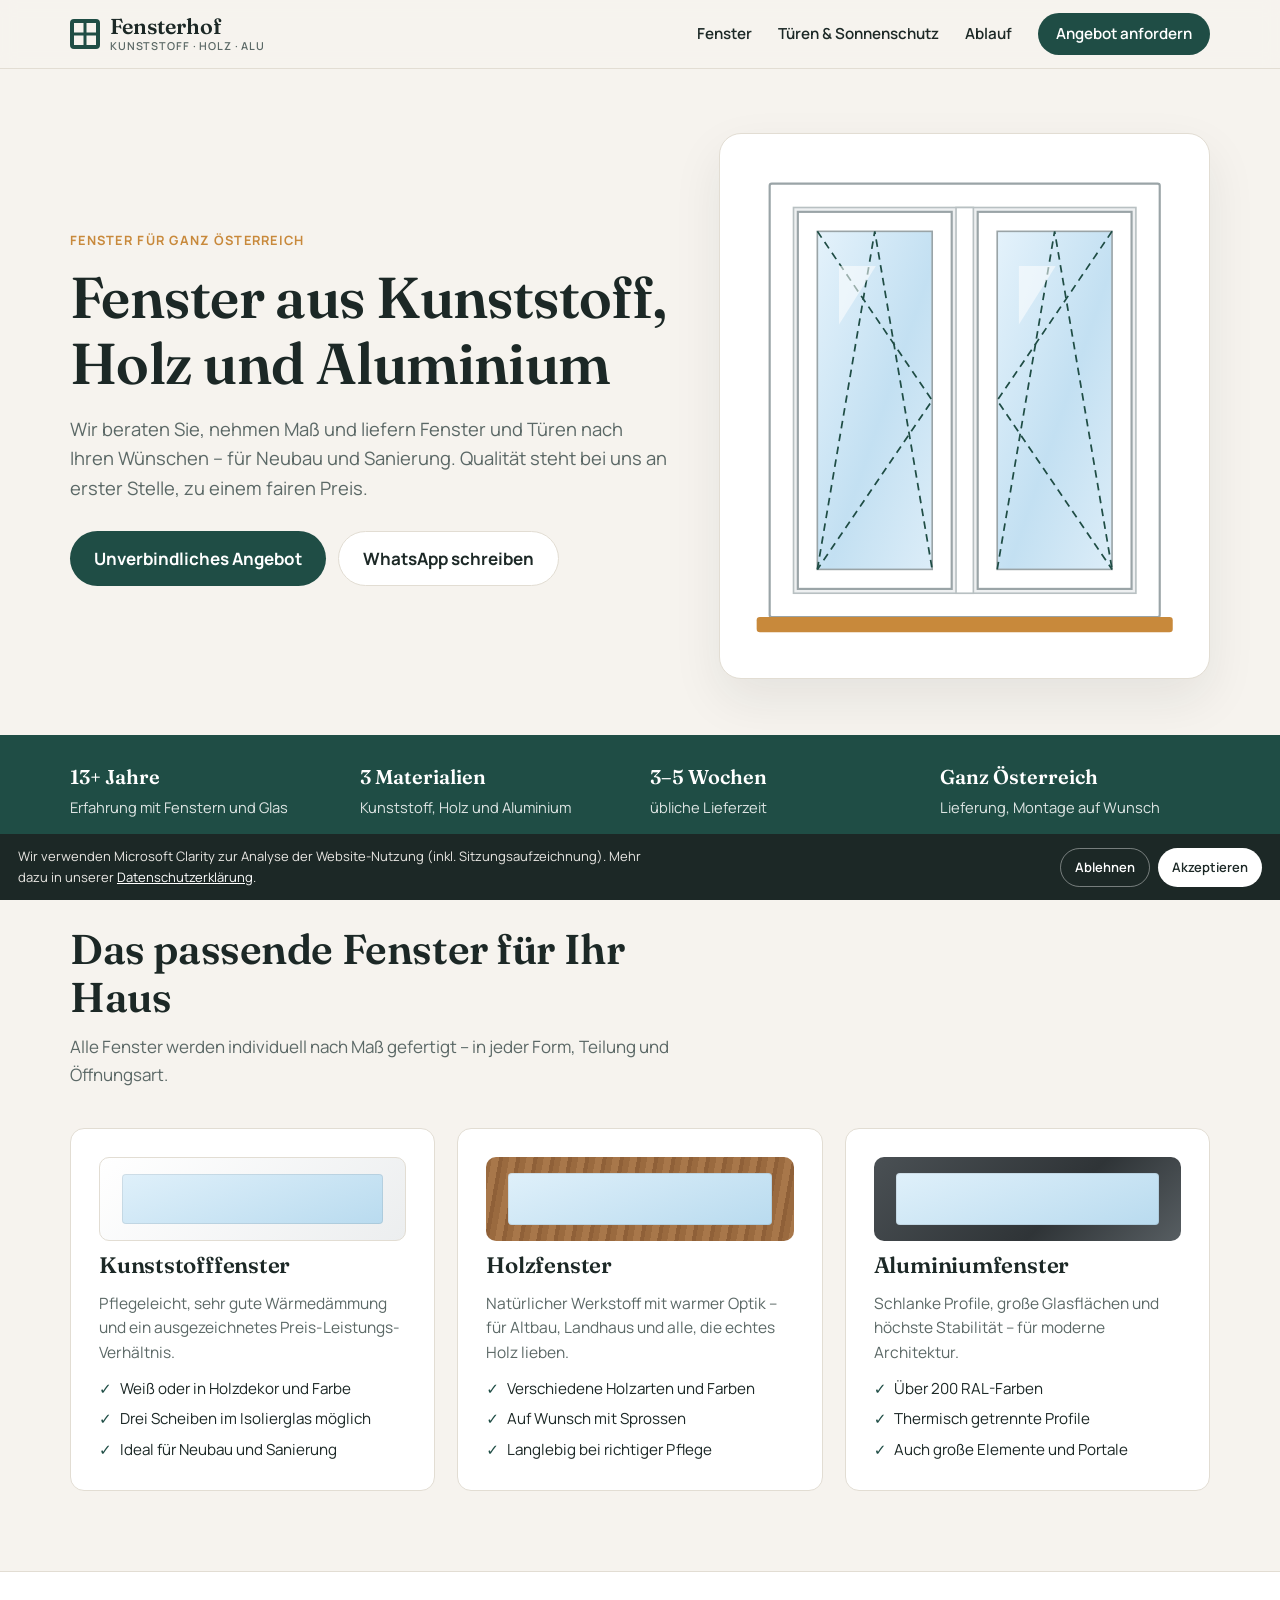
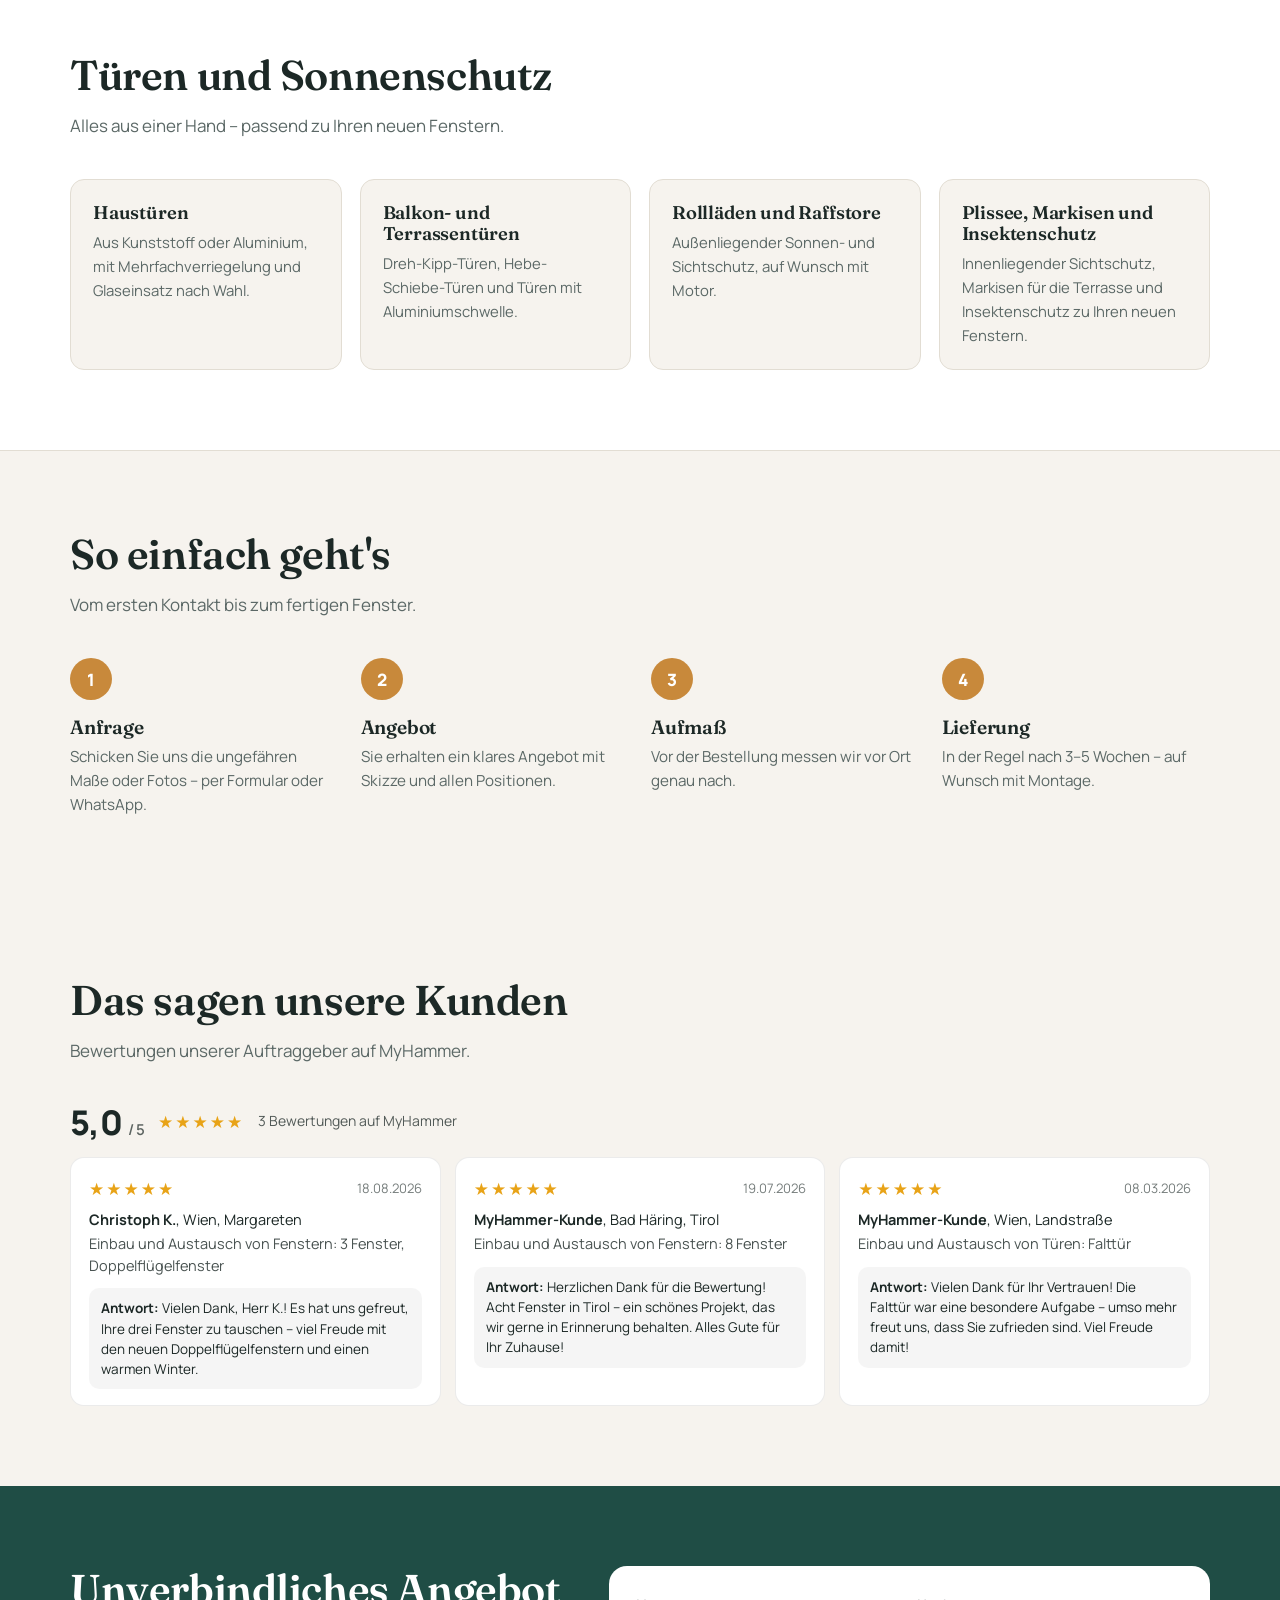
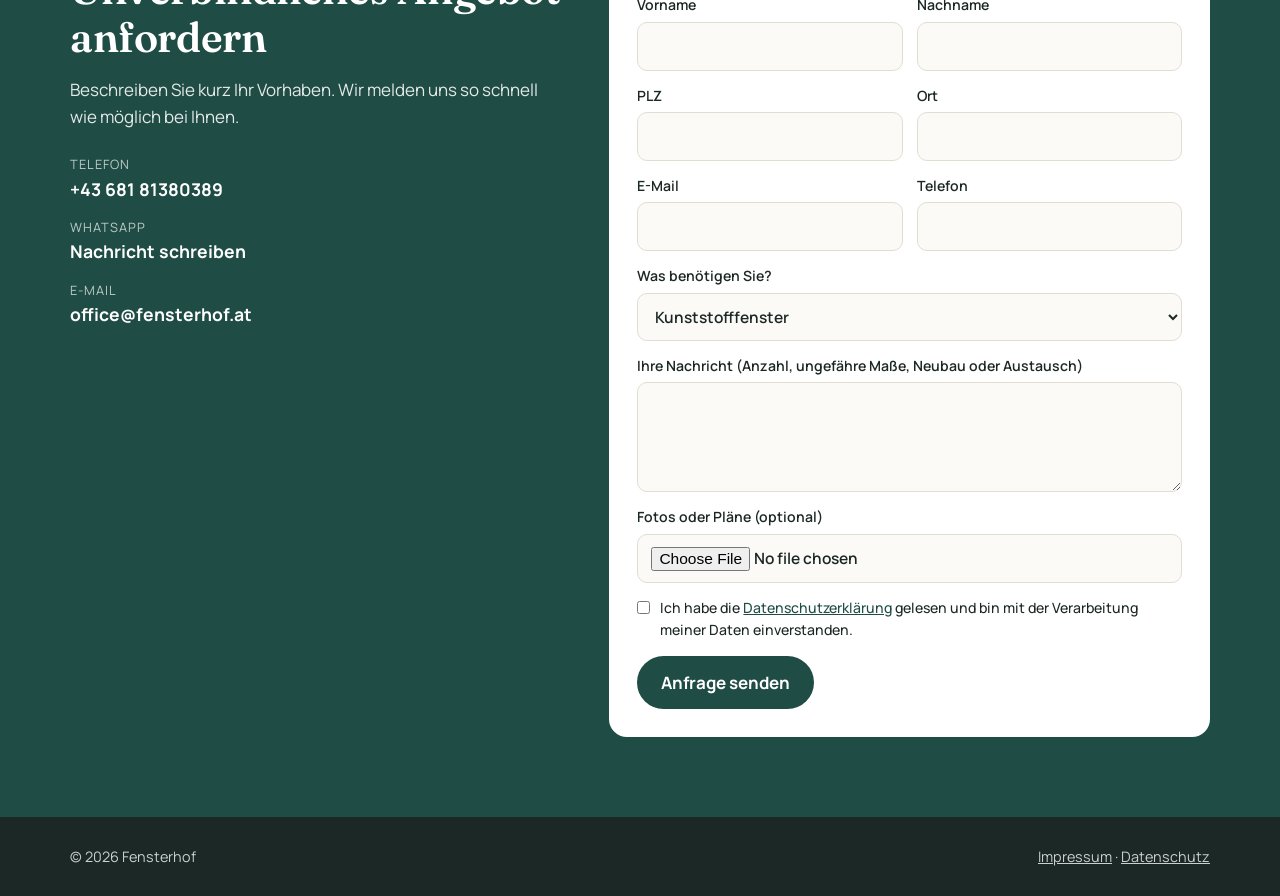
==== commit 8fdde14c: "Add files via upload" ====
--- a/index.html
+++ b/index.html
@@ -301,5 +301,20 @@
     btn.textContent = 'Wird gesendet …';
   });
 </script>
+<div class="cookie hidden" id="cookie">
+  <p>Wir verwenden Microsoft Clarity zur Analyse der Website-Nutzung (inkl. Sitzungsaufzeichnung). Mehr dazu in unserer <a href="datenschutz.html">Datenschutzerklärung</a>.</p>
+  <div class="c-btns"><button class="c-no" type="button" id="c-no">Ablehnen</button><button class="c-ok" type="button" id="c-ok">Akzeptieren</button></div>
+</div>
+<script>
+(function(){
+  var KEY='fh_consent', box=document.getElementById('cookie');
+  function loadClarity(){ if(window.__cl) return; window.__cl=1; (function(c,l,a,r,i,t,y){c[a]=c[a]||function(){(c[a].q=c[a].q||[]).push(arguments)};t=l.createElement(r);t.async=1;t.src='https://www.clarity.ms/tag/'+i;y=l.getElementsByTagName(r)[0];y.parentNode.insertBefore(t,y);})(window,document,'clarity','script','z0aeaj3cea'); }
+  var saved=null; try{ saved=localStorage.getItem(KEY); }catch(e){}
+  if(saved==='ok') loadClarity(); else if(saved!=='no') box.classList.remove('hidden');
+  function close(v){ try{ localStorage.setItem(KEY,v); }catch(e){} if(v==='ok') loadClarity(); box.classList.add('hidden'); }
+  document.getElementById('c-ok').addEventListener('click',function(){ close('ok'); });
+  document.getElementById('c-no').addEventListener('click',function(){ close('no'); });
+})();
+</script>
 </body>
 </html>
--- a/style.css
+++ b/style.css
@@ -158,3 +158,19 @@
 .rv-ans{margin:0;padding:10px 12px;border-radius:10px;background:rgba(0,0,0,.04);font-size:13.5px}
 .rv-ans span{font-weight:700}
 @media(max-width:860px){.rv-grid{grid-template-columns:1fr}}
+
+/* cookie-баннер */
+.cookie{position:fixed;left:0;right:0;bottom:0;z-index:80;background:var(--ink);color:#fff;padding:12px 18px;display:flex;align-items:center;justify-content:space-between;gap:14px}
+.cookie.hidden{display:none}
+.cookie p{margin:0;font-size:13px;color:#e9e7e3;max-width:640px}
+.cookie a{color:#fff;text-decoration:underline}
+.c-btns{display:flex;gap:8px;flex-shrink:0}
+.cookie button{font:inherit;font-weight:600;font-size:13px;padding:8px 14px;border-radius:999px;cursor:pointer}
+.c-ok{background:#fff;color:var(--ink);border:none}
+.c-no{background:transparent;color:#fff;border:1.5px solid rgba(255,255,255,.4)}
+@media (max-width:560px){
+  .cookie{padding:7px 12px;gap:8px}
+  .cookie p{font-size:10.5px;line-height:1.25}
+  .c-btns{flex-direction:column;gap:5px}
+  .cookie button{padding:5px 10px;font-size:12px;white-space:nowrap}
+}
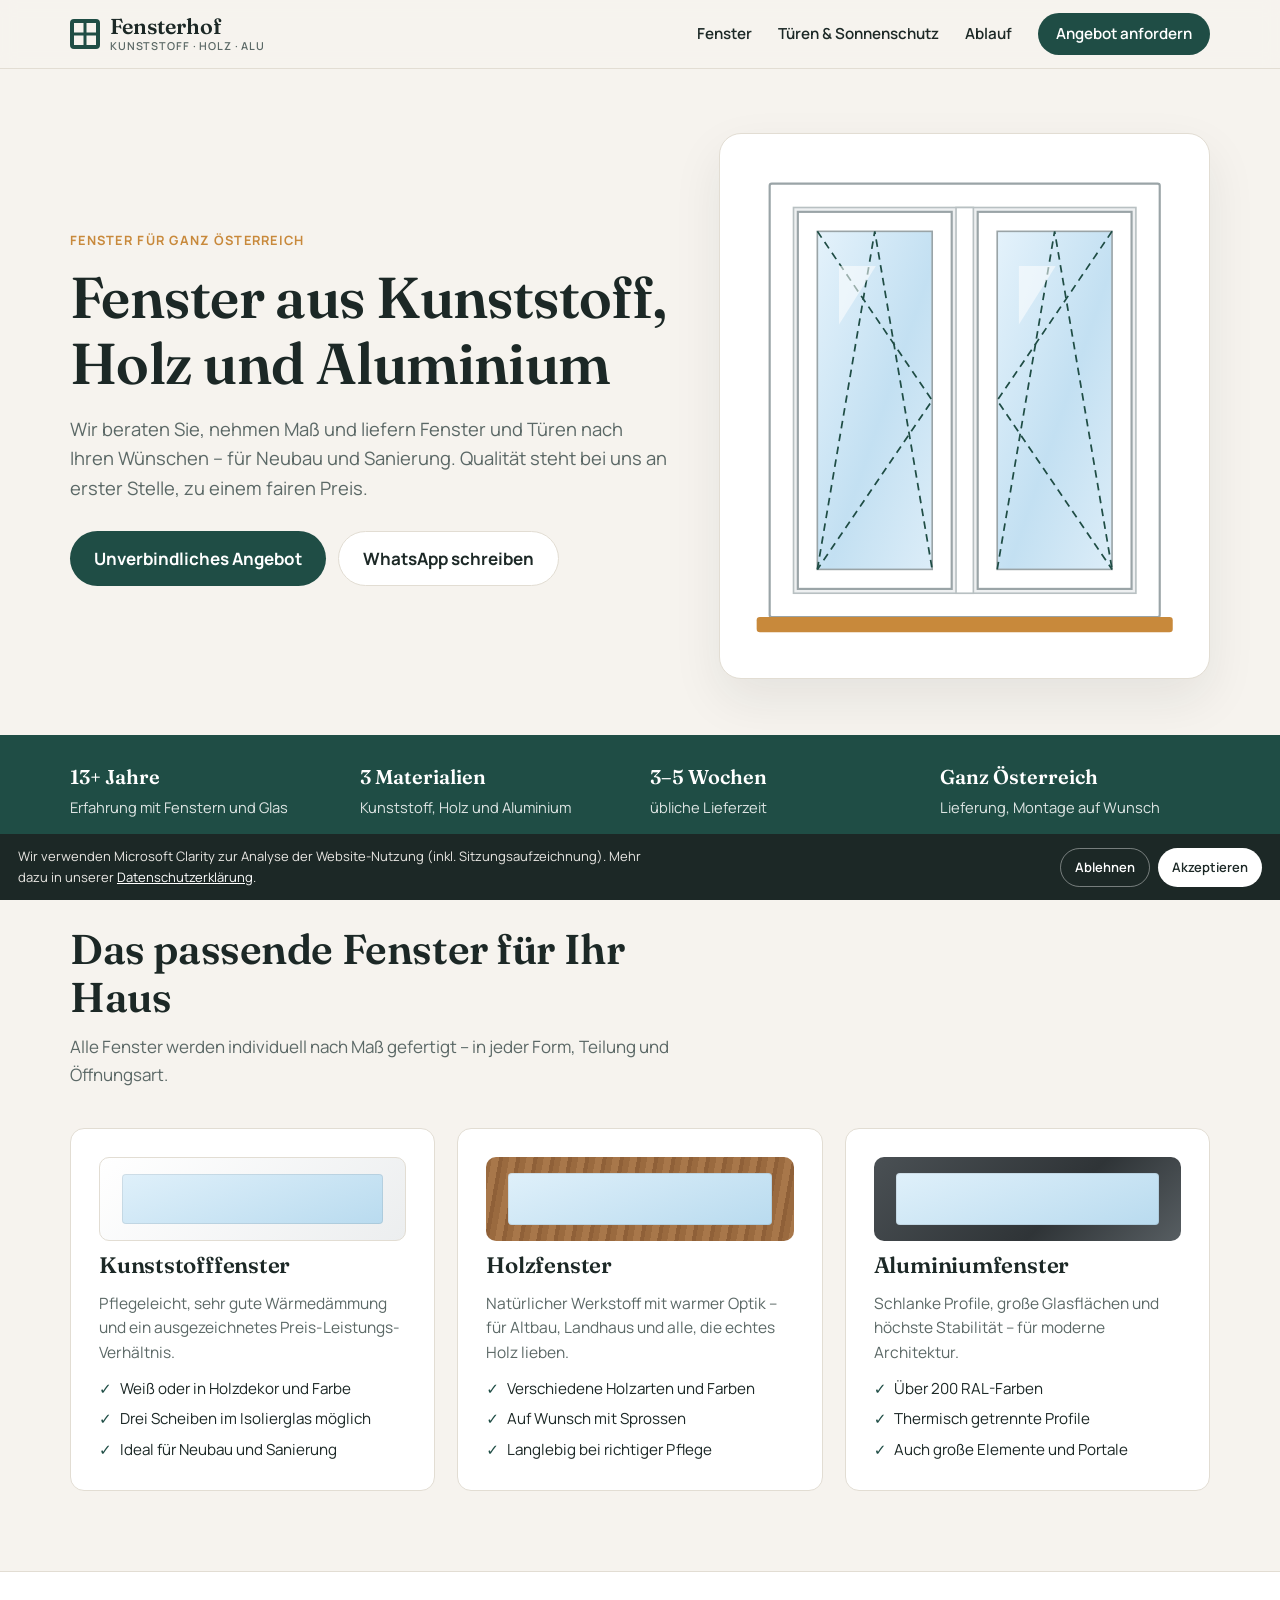
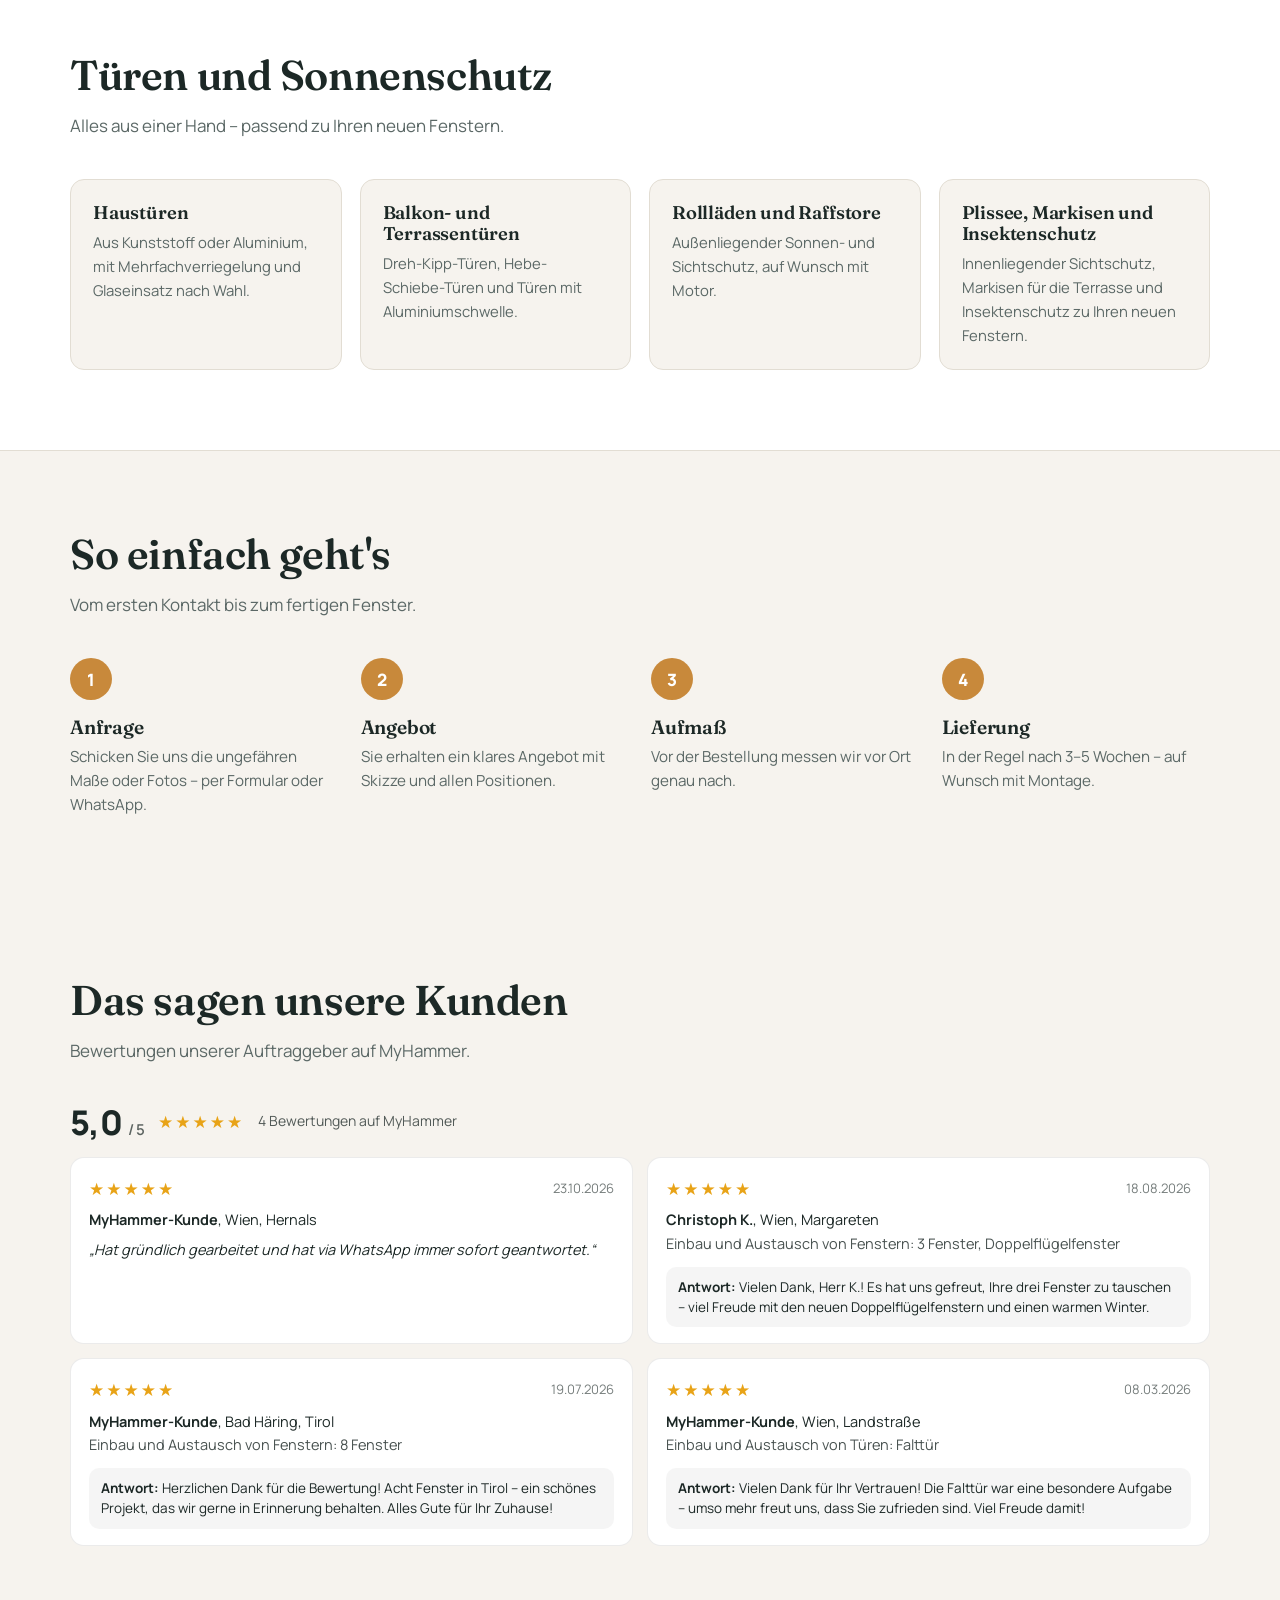
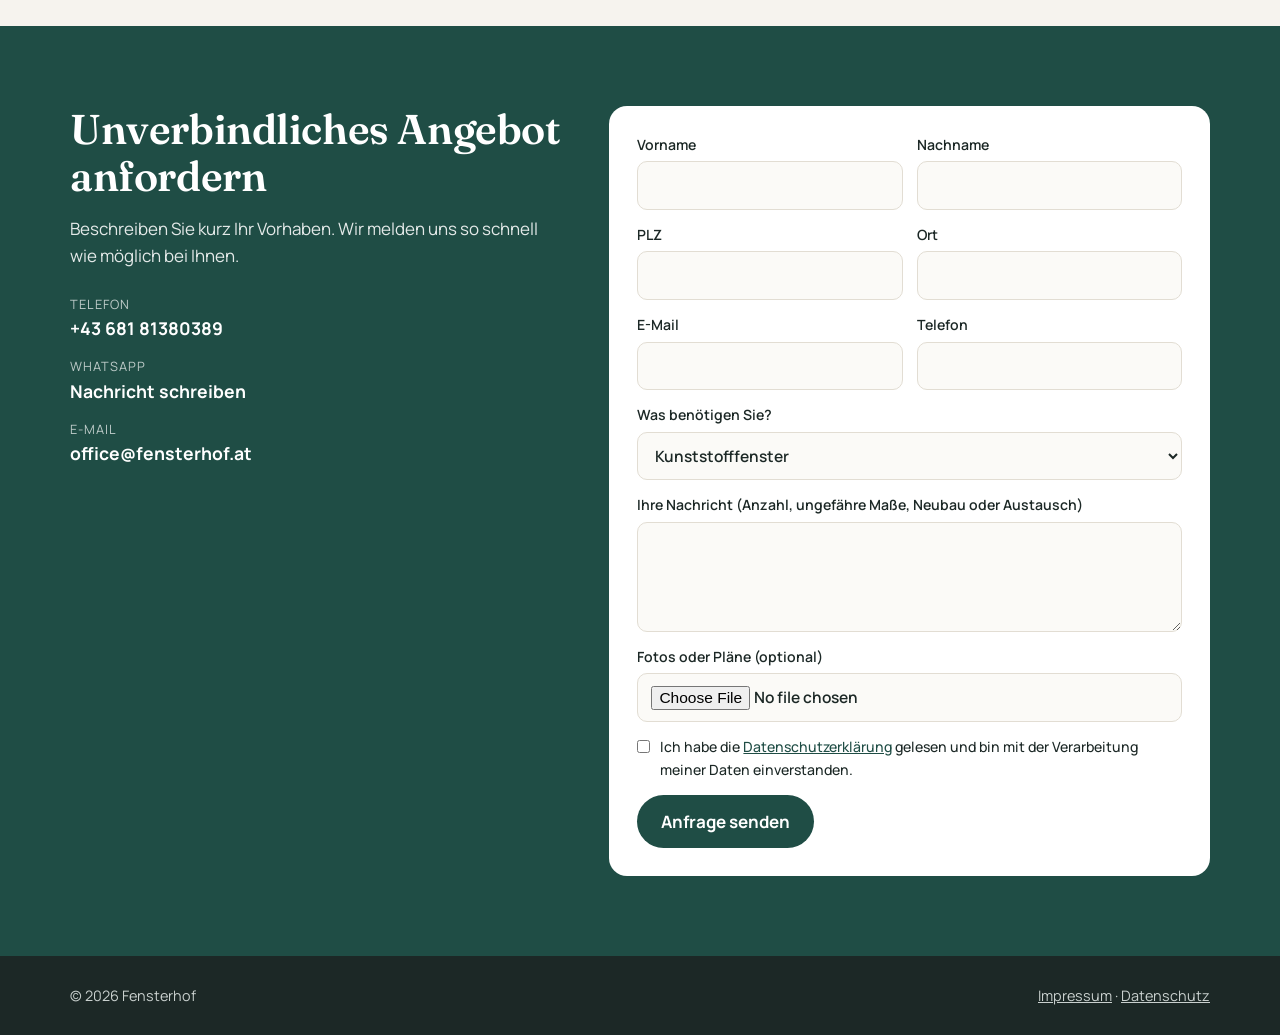
==== commit b60a1bbc: "Add files via upload" ====
--- a/index.html
+++ b/index.html
@@ -199,9 +199,14 @@
     <div class="rv-head">
       <span class="rv-score">5,0<small>/ 5</small></span>
       <span class="rv-stars" aria-label="5 von 5 Sternen">★★★★★</span>
-      <span class="rv-src">3 Bewertungen auf MyHammer</span>
+      <span class="rv-src">4 Bewertungen auf MyHammer</span>
     </div>
     <div class="rv-grid">
+      <article class="rv-card">
+        <div class="rv-top"><span class="rv-stars" aria-label="5 von 5 Sternen">★★★★★</span><span class="rv-date">23.10.2026</span></div>
+        <p class="rv-who"><b>MyHammer-Kunde</b>, Wien, Hernals</p>
+        <p class="rv-text">„Hat gründlich gearbeitet und hat via WhatsApp immer sofort geantwortet.“</p>
+      </article>
       <article class="rv-card">
         <div class="rv-top"><span class="rv-stars" aria-label="5 von 5 Sternen">★★★★★</span><span class="rv-date">18.08.2026</span></div>
         <p class="rv-who"><b>Christoph K.</b>, Wien, Margareten</p>
--- a/style.css
+++ b/style.css
@@ -150,11 +150,11 @@
 .rv-score small{font-size:15px;font-weight:600;opacity:.7;margin-left:6px}
 .rv-stars{color:#e8a317;letter-spacing:2px;font-size:17px}
 .rv-src{font-size:14px;opacity:.75}
-.rv-grid{display:grid;grid-template-columns:repeat(3,1fr);gap:14px}
+.rv-grid{display:grid;grid-template-columns:repeat(2,1fr);gap:14px}
 .rv-card{background:#fff;border:1px solid rgba(0,0,0,.08);border-radius:14px;padding:18px 18px 16px;font-size:14.5px;line-height:1.5}
 .rv-top{display:flex;justify-content:space-between;align-items:center;margin-bottom:8px}
 .rv-date{font-size:13px;opacity:.6}
-.rv-who{margin:0 0 2px}.rv-job{margin:0 0 12px;opacity:.8}
+.rv-who{margin:0 0 2px}.rv-text{margin:8px 0 0;font-style:italic}.rv-job{margin:0 0 12px;opacity:.8}
 .rv-ans{margin:0;padding:10px 12px;border-radius:10px;background:rgba(0,0,0,.04);font-size:13.5px}
 .rv-ans span{font-weight:700}
 @media(max-width:860px){.rv-grid{grid-template-columns:1fr}}
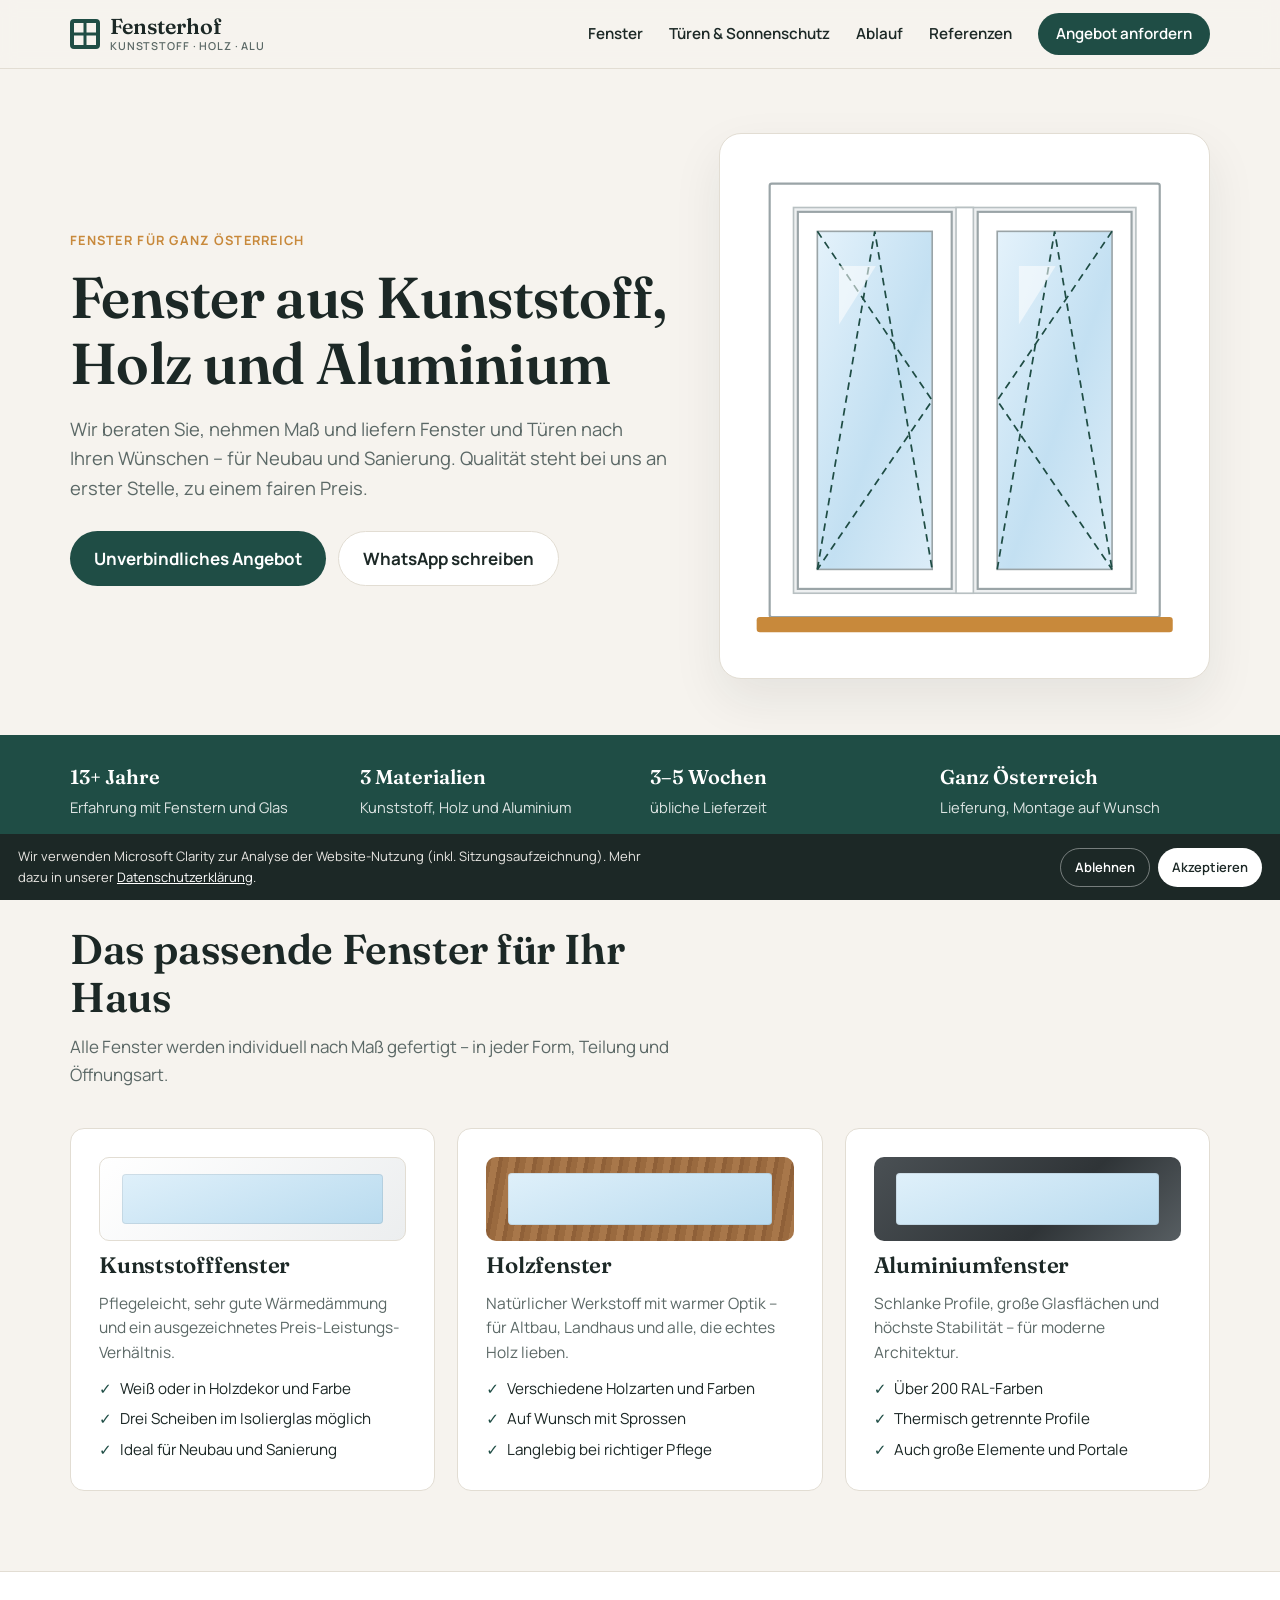
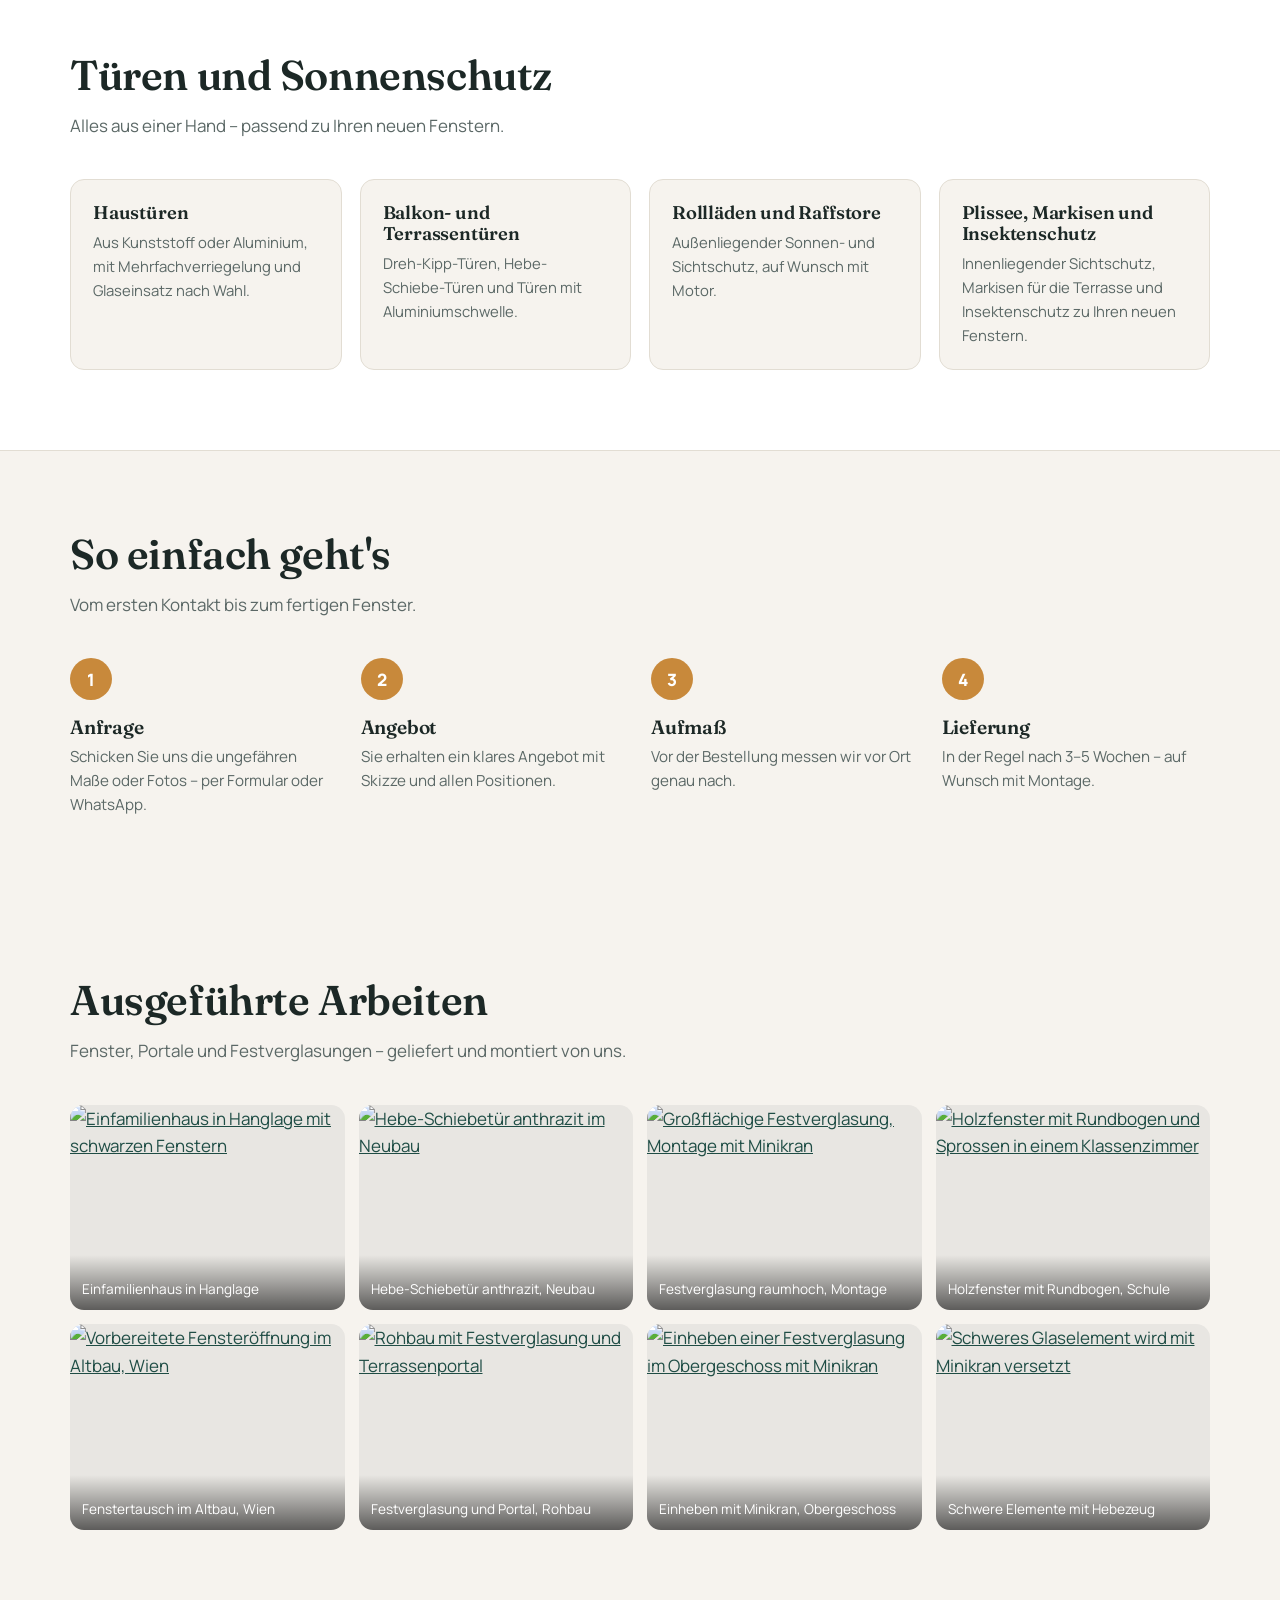
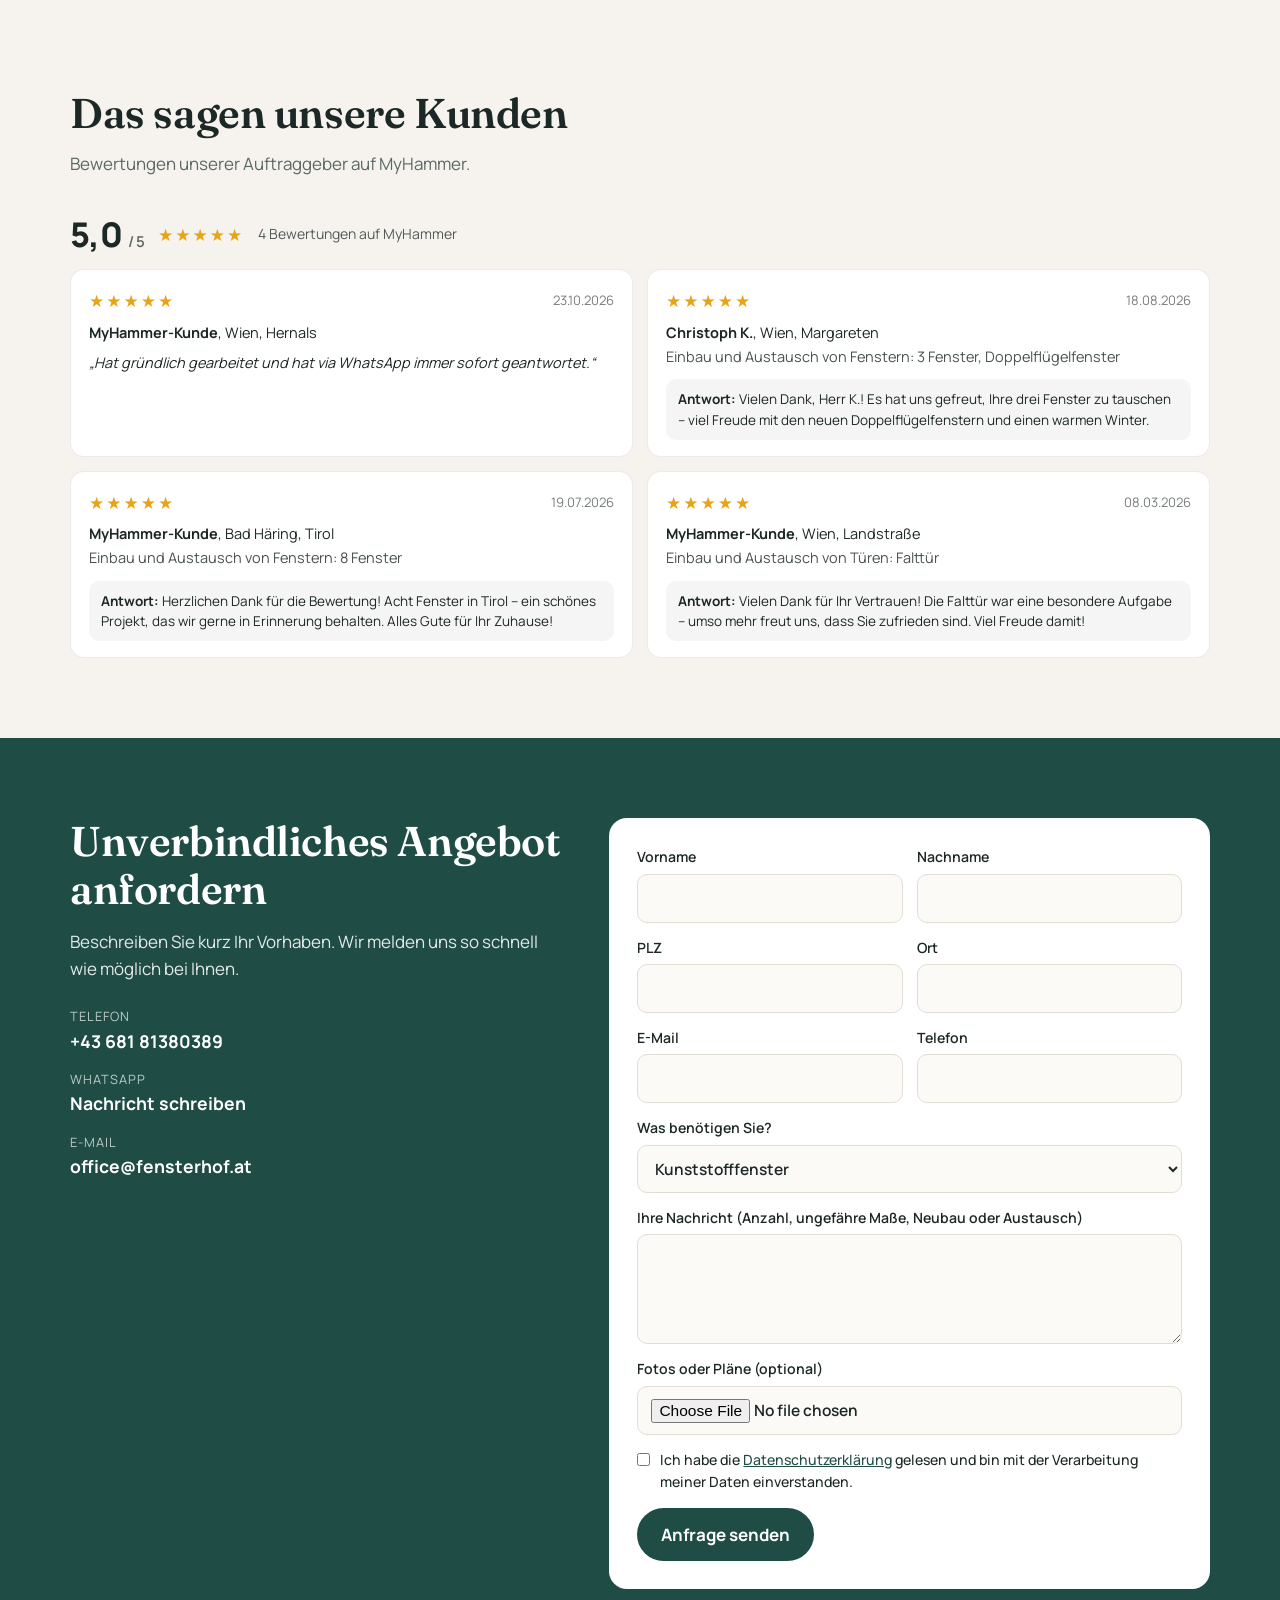
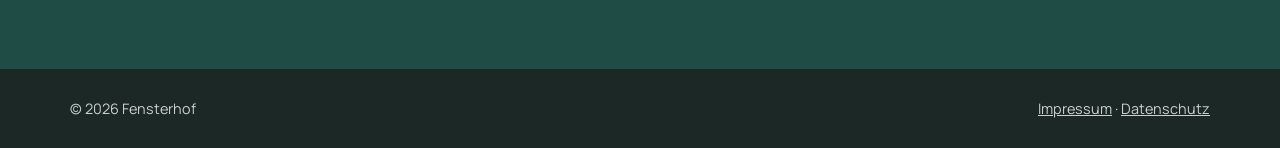
==== commit d7ae4cd8: "Add files via upload" ====
--- a/index.html
+++ b/index.html
@@ -24,6 +24,7 @@
       <a href="#fenster">Fenster</a>
       <a href="#produkte">Türen &amp; Sonnenschutz</a>
       <a href="#ablauf">Ablauf</a>
+      <a href="#referenzen">Referenzen</a>
       <a href="#kontakt" class="btn btn-small">Angebot anfordern</a>
     </nav>
   </div>
@@ -185,6 +186,26 @@
           <h3>Lieferung</h3>
           <p>In der Regel nach 3–5 Wochen – auf Wunsch mit Montage.</p>
         </div>
+      </div>
+    </div>
+  </section>
+
+  <!-- Referenzen -->
+  <section id="referenzen">
+    <div class="container">
+      <div class="section-head">
+        <h2>Ausgeführte Arbeiten</h2>
+        <p>Fenster, Portale und Festverglasungen – geliefert und montiert von uns.</p>
+      </div>
+      <div class="refs">
+        <a href="images/neubau-hanglage.jpg"><img src="images/neubau-hanglage.jpg" loading="lazy" alt="Einfamilienhaus in Hanglage mit schwarzen Fenstern"><span>Einfamilienhaus in Hanglage</span></a>
+        <a href="images/hebeschiebetuer-anthrazit.jpg"><img src="images/hebeschiebetuer-anthrazit.jpg" loading="lazy" alt="Hebe-Schiebetür anthrazit im Neubau"><span>Hebe-Schiebetür anthrazit, Neubau</span></a>
+        <a href="images/festverglasung-innen-montage.jpg"><img src="images/festverglasung-innen-montage.jpg" loading="lazy" alt="Großflächige Festverglasung, Montage mit Minikran"><span>Festverglasung raumhoch, Montage</span></a>
+        <a href="images/holzfenster-rundbogen-schule.jpg"><img src="images/holzfenster-rundbogen-schule.jpg" loading="lazy" alt="Holzfenster mit Rundbogen und Sprossen in einem Klassenzimmer"><span>Holzfenster mit Rundbogen, Schule</span></a>
+        <a href="images/fenstertausch-altbau-wien.jpg"><img src="images/fenstertausch-altbau-wien.jpg" loading="lazy" alt="Vorbereitete Fensteröffnung im Altbau, Wien"><span>Fenstertausch im Altbau, Wien</span></a>
+        <a href="images/rohbau-festverglasung-portal.jpg"><img src="images/rohbau-festverglasung-portal.jpg" loading="lazy" alt="Rohbau mit Festverglasung und Terrassenportal"><span>Festverglasung und Portal, Rohbau</span></a>
+        <a href="images/festverglasung-minikran.jpg"><img src="images/festverglasung-minikran.jpg" loading="lazy" alt="Einheben einer Festverglasung im Obergeschoss mit Minikran"><span>Einheben mit Minikran, Obergeschoss</span></a>
+        <a href="images/hebezeug-glaselement.jpg"><img src="images/hebezeug-glaselement.jpg" loading="lazy" alt="Schweres Glaselement wird mit Minikran versetzt"><span>Schwere Elemente mit Hebezeug</span></a>
       </div>
     </div>
   </section>
@@ -321,5 +342,11 @@
   document.getElementById('c-no').addEventListener('click',function(){ close('no'); });
 })();
 </script>
+<div class="lb" id="lb"><img alt=""></div>
+<script>
+(function(){var lb=document.getElementById('lb'),im=lb.querySelector('img');
+document.querySelectorAll('.refs a').forEach(function(a){a.addEventListener('click',function(e){e.preventDefault();im.src=a.href;lb.classList.add('on');});});
+lb.addEventListener('click',function(){lb.classList.remove('on');im.src='';});})();
+</script>
 </body>
 </html>
--- a/style.css
+++ b/style.css
@@ -174,3 +174,14 @@
   .c-btns{flex-direction:column;gap:5px}
   .cookie button{padding:5px 10px;font-size:12px;white-space:nowrap}
 }
+
+/* Referenzen */
+.refs{display:grid;grid-template-columns:repeat(4,1fr);gap:14px}
+.refs a{display:block;position:relative;border-radius:14px;overflow:hidden;aspect-ratio:4/3;background:#e8e6e2}
+.refs img{width:100%;height:100%;object-fit:cover;display:block;transition:transform .35s}
+.refs a:hover img{transform:scale(1.04)}
+.refs span{position:absolute;left:0;right:0;bottom:0;padding:24px 12px 10px;font-size:.85rem;color:#fff;background:linear-gradient(transparent,rgba(0,0,0,.6))}
+@media(max-width:900px){.refs{grid-template-columns:repeat(2,1fr);gap:10px}
+  .refs span{font-size:.72rem;padding:18px 8px 7px;white-space:nowrap;overflow:hidden;text-overflow:ellipsis}}
+.lb{position:fixed;inset:0;background:rgba(0,0,0,.88);display:none;align-items:center;justify-content:center;z-index:50;cursor:zoom-out}
+.lb.on{display:flex}.lb img{max-width:94vw;max-height:92vh;border-radius:8px}
